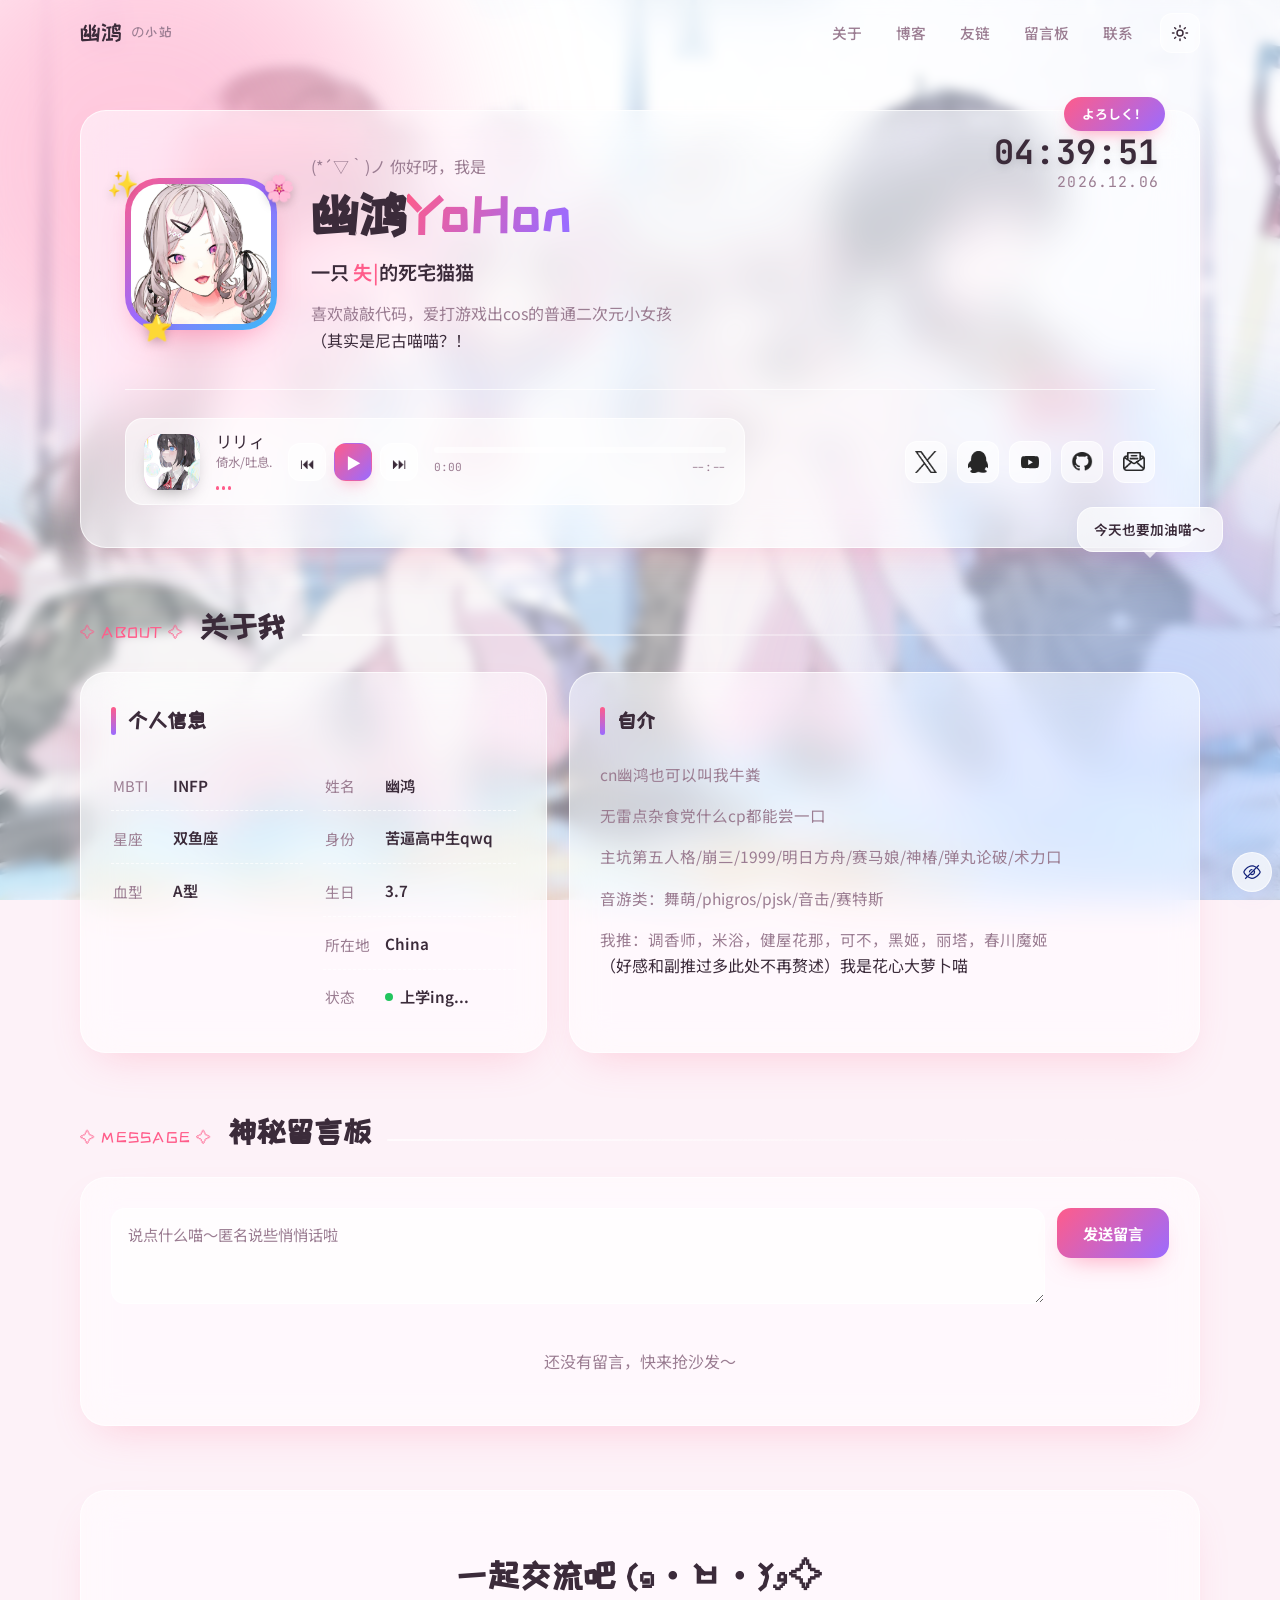
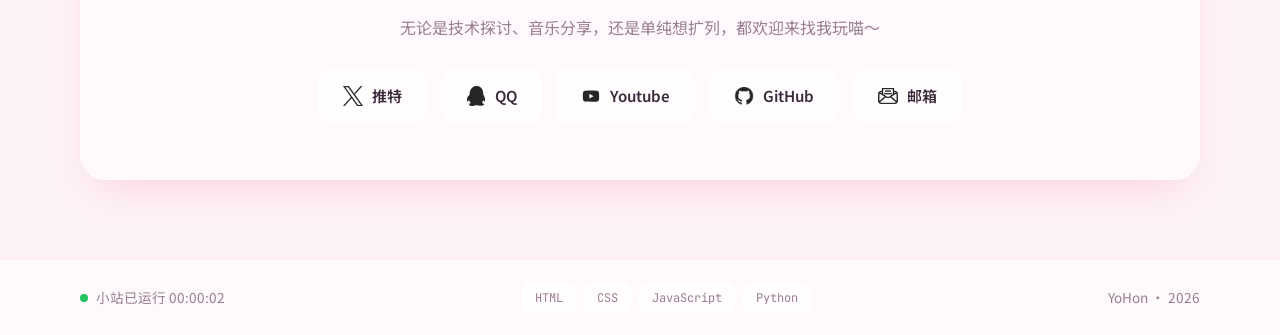
==== index.html @ e70acee8 "初始提交：幽鸿の小站个人主页（Live2D 看板娘 + PJAX 无刷新导航 + 博客/友链/留言板）" ====
<!DOCTYPE html>
<html lang="zh-CN">
<head>
<meta charset="UTF-8" />
<meta name="viewport" content="width=device-width, initial-scale=1.0" />
<title>幽鸿の小站</title>
<link rel="icon" type="image/png" sizes="32x32" href="Icon/tab-32.png" />
<link rel="icon" type="image/png" sizes="256x256" href="Icon/tab-256.png" />
<meta name="description" content="你好，我是「YoHon」，一名热爱编程与音乐的二次元学生。欢迎来我的小站玩～" />
<link rel="preconnect" href="https://fonts.googleapis.com" />
<link rel="preconnect" href="https://fonts.gstatic.com" crossorigin />
<link href="https://fonts.googleapis.com/css2?family=ZCOOL+KuaiLe&family=Noto+Sans+SC:wght@400;500;700;900&family=JetBrains+Mono:wght@400;700&display=swap" rel="stylesheet" />
<link rel="stylesheet" href="css/style.css" />
</head>
<body>
  <!-- 加载黑屏 -->
  <div class="loading-screen" id="loadingScreen">
    <div class="loading-box">
      <div class="loading-spinner"></div>
      <p class="loading-text">加载中…</p>
    </div>
  </div>

  <!-- 动态背景层 -->
  <div class="bg" aria-hidden="true">
    <div class="bg-slides" id="bgSlides"></div>
    <div class="bg-tint"></div>
    <div class="bg-overlay"></div>
    <div class="bg-orb orb-1"></div>
    <div class="bg-orb orb-2"></div>
    <div class="bg-cloud cloud-1"></div>
    <div class="bg-cloud cloud-2"></div>
    <div class="bg-fireflies" id="fireflies"></div>
    <div class="bg-sakura" id="sakura"></div>
    <div class="bg-sparkles" id="sparkles"></div>
  </div>

  <div class="progress-bar" id="progressBar"></div>

  <!-- 导航 -->
  <nav class="nav" id="nav">
    <div class="container nav-inner">
      <a href="index.html" class="logo">幽鸿<span class="logo-jp">の小站</span></a>
      <div class="menu">
        <a href="index.html#about">关于</a>
        <a href="log.html">博客</a>
        <a href="links.html">友链</a>
        <a href="index.html#message">留言板</a>
        <a href="index.html#contact">联系</a>
        <button class="theme-toggle" id="themeToggle" aria-label="切换主题">
          <svg id="sunIcon" viewBox="0 0 24 24" fill="none" stroke="currentColor" stroke-width="2" stroke-linecap="round"><circle cx="12" cy="12" r="4"/><path d="M12 2v2M12 20v2M4.9 4.9l1.4 1.4M17.7 17.7l1.4 1.4M2 12h2M20 12h2M4.9 19.1l1.4-1.4M17.7 6.3l1.4-1.4"/></svg>
          <svg id="moonIcon" viewBox="0 0 24 24" fill="none" stroke="currentColor" stroke-width="2" stroke-linecap="round" stroke-linejoin="round" style="display:none"><path d="M21 12.8A9 9 0 1 1 11.2 3a7 7 0 0 0 9.8 9.8z"/></svg>
        </button>
        <button class="menu-btn" id="menuBtn" aria-label="菜单">☰</button>
      </div>
    </div>
  </nav>

  <!-- PJAX 替换区 -->
  <main class="container main" id="pjax-main">
    <!-- 主卡片 -->
    <section class="hero-card glass reveal" id="top">
      <span class="ribbon">よろしく！</span>
      <div class="hero-clock" id="heroClock">
        <div class="clock-time" id="clockTime">--:--:--</div>
        <div class="clock-date" id="clockDate">----.--.--</div>
      </div>
      <div class="hero-top">
        <div class="avatar-wrap">
          <div class="avatar-ring">
            <div class="avatar-core"><img class="avatar-img" src="profile-picture/hana.png" alt="头像" /></div>
            <span class="sticker s1">✨</span>
            <span class="sticker s2">🌸</span>
            <span class="sticker s3">⭐</span>
          </div>
        </div>
        <div class="hero-info">
          <div class="hero-hello">(*´▽｀)ノ 你好呀，我是</div>
          <h1 class="hero-name">幽鸿<span class="accent">YoHon</span></h1>
          <div class="hero-role">一只 <span class="typed-wrap"><span id="typed"></span><span class="caret">|</span></span>的死宅猫猫</div>
          <p class="hero-bio">喜欢敲敲代码，爱打游戏出cos的普通二次元小女孩</p>
            （其实是尼古喵喵？！
        </div>
      </div>

      <div class="hero-bottom">
        <div class="music-player" id="musicPlayer">
          <div class="mp-art" id="mpArt"><img class="mp-art-img" id="mpArtImg" alt="封面" /></div>
          <div class="mp-meta">
            <div class="mp-title" id="mpTitle">夜的钢琴曲</div>
            <div class="mp-artist" id="mpArtist">石进</div>
            <div class="mp-eq" id="mpEq"><span></span><span></span><span></span></div>
          </div>
          <div class="mp-controls">
            <button class="mp-btn" id="mpPrev" title="上一首">⏮</button>
            <button class="mp-btn mp-play" id="mpPlay" title="播放/暂停">▶</button>
            <button class="mp-btn" id="mpNext" title="下一首">⏭</button>
          </div>
          <div class="mp-progress">
            <div class="mp-bar" id="mpBar"><div class="mp-fill" id="mpFill"></div></div>
            <div class="mp-time"><span id="mpCur">0:00</span><span id="mpDur">3:37</span></div>
          </div>
        </div>
        <div class="hero-socials" id="socials"></div>
      </div>
    </section>

    <!-- 关于 -->
    <section id="about">
      <div class="section-head reveal">
        <span class="kicker">✧ ABOUT ✧</span>
        <h2>关于我</h2>
        <span class="section-line"></span>
      </div>
      <div class="about-grid">
        <div class="glass card reveal">
          <div class="card-head"><span class="card-accent"></span><h3>个人信息</h3></div>
          <div class="info-columns">
            <ul class="info-list" id="metaList"></ul>
            <ul class="info-list" id="infoList"></ul>
          </div>
        </div>
        <div class="glass card reveal">
          <div class="card-head"><span class="card-accent"></span><h3>自介</h3></div>
          <p class="bio-p">cn幽鸿也可以叫我牛粪</p>
          <p class="bio-p">无雷点杂食党什么cp都能尝一口</p>
          <p class="bio-p">主坑第五人格/崩三/1999/明日方舟/赛马娘/神椿/弹丸论破/术力口</p>
          <p class="bio-p">音游类：舞萌/phigros/pjsk/音击/赛特斯</p>
          <p class="bio-p">我推：调香师，米浴，健屋花那，可不，黑姬，丽塔，春川魔姬</p>
          （好感和副推过多此处不再赘述）我是花心大萝卜喵
        </div>
      </div>
    </section>

    <!-- 留言板 -->
    <section id="message">
      <div class="section-head reveal">
        <span class="kicker">✧ MESSAGE ✧</span>
        <h2>神秘留言板</h2>
        <span class="section-line"></span>
      </div>
      <div class="glass card message-board reveal">
        <form class="message-form" id="messageForm">
          <textarea id="messageInput" placeholder="说点什么喵～匿名说些悄悄话啦" maxlength="200" rows="3"></textarea>
          <button type="submit" class="btn btn-primary">发送留言</button>
        </form>
        <div class="message-list" id="messageList"></div>
      </div>
    </section>

    <!-- 联系 -->
    <section id="contact">
      <div class="glass contact reveal">
        <h2>一起交流吧 (๑•̀ㅂ•́)و✧</h2>
        <p>无论是技术探讨、音乐分享，还是单纯想扩列，都欢迎来找我玩喵～</p>
        <div class="contact-links" id="contactLinks"></div>
      </div>
    </section>
  </main>

  <!-- 状态栏 -->
  <footer class="footer">
    <div class="container footer-inner">
      <div class="footer-status">
        <span class="status-dot"></span>
        <span>小站已运行 <span id="uptime">00:00:00</span></span>
      </div>
      <div class="footer-badges" id="footerBadges"></div>
      <div class="footer-copy"> YoHon · <span id="year"></span></div>
    </div>
  </footer>

  <button class="back-top" id="backTop" aria-label="回到顶部">↑</button>

  <!-- 看板娘（Live2D） -->
  <div class="mascot-wrap" id="mascotWrap">
    <div class="mascot-bubble" id="mascotBubble">今天也要加油喵～</div>
    <div class="mascot-box" id="mascotBox">
      <div class="mascot-cat" id="mascotCat" title="戳戳我">😺</div>
      <div class="mascot-live2d" id="mascotLive2d"><canvas id="live2dCanvas"></canvas></div>
    </div>
  </div>

  <button class="mascot-toggle" id="mascotToggle" title="隐藏看板娘" aria-label="显示/隐藏看板娘"><img src="piv/view_off.svg" alt=""></button>

  <script src="https://cubism.live2d.com/sdk-web/cubismcore/live2dcubismcore.min.js"></script>
  <script>
    if (typeof window.Live2DCubismCore === "undefined" || !window.Live2DCubismCore.Moc) {
      document.write('<script src="js/lib/live2dcubismcore.min.js"><\/script>');
    }
  </script>
  <script src="js/lib/pixi.min.js"></script>
  <script src="js/lib/cubism4.min.js"></script>
  <script src="js/shared.js"></script>
  <script src="js/pjax.js"></script>
  <script src="js/log.js"></script>
  <script src="js/script.js"></script>
</body>
</html>
---- css/style.css ----
:root {
  --bg: #fdf2f8;
  --text: #3b2b3a;
  --muted: #9b7d92;
  --accent: #ff5c8a;
  --accent-2: #9b6bff;
  --accent-3: #38bdf8;
  --glass: rgba(255, 255, 255, 0.55);
  --glass-strong: rgba(255, 255, 255, 0.7);
  --glass-border: rgba(255, 255, 255, 0.7);
  --glass-inner: rgba(255, 255, 255, 0.6);
  --shadow: 0 18px 44px -18px rgba(255, 92, 138, 0.28);
  --shadow-sm: 0 10px 26px -14px rgba(155, 107, 255, 0.3);
  --radius: 26px;
  --ease: cubic-bezier(.34, 1.56, .64, 1);
  --heading: "ZCOOL KuaiLe", "Noto Sans SC", sans-serif;
}

[data-theme="dark"] {
  --bg: #17101f;
  --text: #f3e8f0;
  --muted: #b7a0b3;
  --glass: rgba(60, 42, 66, 0.5);
  --glass-strong: rgba(60, 42, 66, 0.7);
  --glass-border: rgba(255, 255, 255, 0.12);
  --glass-inner: rgba(255, 255, 255, 0.08);
  --shadow: 0 22px 50px -22px rgba(0, 0, 0, 0.7);
  --shadow-sm: 0 12px 30px -16px rgba(0, 0, 0, 0.7);
}

* { margin: 0; padding: 0; box-sizing: border-box; }

html { scroll-behavior: smooth; }

body {
  font-family: "Noto Sans SC", system-ui, -apple-system, sans-serif;
  background: var(--bg);
  color: var(--text);
  line-height: 1.7;
  -webkit-font-smoothing: antialiased;
  overflow-x: hidden;
  transition: background .5s ease, color .5s ease;
}

a { color: inherit; text-decoration: none; }
img { display: block; max-width: 100%; }
button { font-family: inherit; }

.container { width: min(1120px, 92%); margin-inline: auto; }

/* ================= 加载黑屏 ================= */
.loading-screen {
  position: fixed; inset: 0; z-index: 9999;
  background: #0b0b12;
  display: flex; align-items: center; justify-content: center;
  transition: opacity .9s ease, visibility .9s ease;
  opacity: 1; visibility: visible;
}
.loading-screen.hidden {
  opacity: 0; visibility: hidden; pointer-events: none;
}
.loading-box {
  display: flex; flex-direction: column; align-items: center; gap: 20px;
}
.loading-spinner {
  width: 52px; height: 52px; border-radius: 50%;
  border: 3px solid rgba(255, 255, 255, .14);
  border-top-color: var(--accent);
  animation: loadingSpin 1s linear infinite;
}
@keyframes loadingSpin { to { transform: rotate(360deg); } }
.loading-text {
  color: rgba(255, 255, 255, .85);
  font-family: var(--heading);
  font-size: 1.05rem; letter-spacing: .14em;
}

/* ================= 动态背景 ================= */
.bg { position: fixed; inset: 0; z-index: -2; overflow: hidden; pointer-events: none; }
.bg-slides { position: absolute; inset: 0; }
.bg-slide {
  position: absolute; inset: 0;
  background-size: cover;
  background-position: center;
  opacity: 0;
  transition: opacity 2.2s ease-in-out;
  transform: scale(1.06);
  will-change: opacity;
}
.bg-slide.active { opacity: 1; }
.bg-tint {
  position: absolute; inset: 0;
  background: linear-gradient(-45deg, #ffd6e8, #c7d2fe, #bae6fd, #fce7f3);
  mix-blend-mode: color;
  opacity: .42;
}
[data-theme="dark"] .bg-tint { opacity: .2; }
.bg-overlay {
  position: absolute; inset: 0;
  background: rgba(255, 255, 255, .5);
  backdrop-filter: blur(6px);
  -webkit-backdrop-filter: blur(6px);
  transition: background .8s ease;
}
[data-theme="dark"] .bg-overlay { background: rgba(17, 10, 20, .55); }
.bg-orb { position: absolute; border-radius: 50%; filter: blur(85px); animation: orbFloat 15s ease-in-out infinite; }
.orb-1 { width: 42vw; height: 42vw; top: -12%; left: -10%; background: rgba(255, 150, 190, .5); }
.orb-2 { width: 40vw; height: 40vw; bottom: -12%; right: -10%; background: rgba(150, 190, 255, .5); animation-delay: -8s; }
@keyframes orbFloat { 0%,100% { transform: translate(0,0);} 50% { transform: translate(4vw,3vh);} }

/* 云朵 */
.bg-cloud {
  position: absolute;
  font-size: 4rem;
  opacity: .5;
  animation: cloudDrift 40s linear infinite;
  filter: drop-shadow(0 6px 10px rgba(255,255,255,.6));
}
.cloud-1 { top: 14%; left: -10%; }
.cloud-2 { top: 38%; right: -10%; font-size: 3rem; animation-duration: 55s; animation-delay: -20s; }
@keyframes cloudDrift { to { transform: translateX(120vw); } }

/* 萤火虫 */
.firefly {
  position: absolute;
  width: 5px; height: 5px; border-radius: 50%;
  background: #b9ffd0;
  box-shadow: 0 0 10px 3px rgba(120, 255, 170, .7), 0 0 20px 6px rgba(80, 255, 130, .35);
  mix-blend-mode: screen;
  opacity: 0;
  animation: fireflyBreathe var(--fdur, 5s) ease-in-out infinite;
  animation-delay: var(--fdelay, 0s);
}
@keyframes fireflyBreathe {
  0%,100% { opacity: 0; transform: scale(.3); }
  50% { opacity: 1; transform: scale(1.2); }
}

/* 樱花 */
.petal {
  position: absolute; top: -6vh;
  width: 12px; height: 12px;
  background: linear-gradient(135deg, #ffd6e8, #ff9ecb);
  border-radius: 60% 5% 60% 5%;
  opacity: 0;
  animation: sakuraFall var(--sdur, 11s) linear infinite;
  animation-delay: var(--sdelay, 0s);
}
@keyframes sakuraFall {
  0% { transform: translate(0,-6vh) rotate(0); opacity: 0; }
  10% { opacity: .9; }
  90% { opacity: .7; }
  100% { transform: translate(var(--sway,12vw),110vh) rotate(360deg); opacity: 0; }
}

/* 星星闪烁 */
.sparkle {
  position: absolute;
  color: #fff;
  text-shadow: 0 0 8px rgba(255, 255, 255, .9), 0 0 16px rgba(255, 200, 220, .8);
  opacity: 0;
  animation: twinkle var(--tdur, 3s) ease-in-out infinite;
  animation-delay: var(--tdelay, 0s);
}
@keyframes twinkle {
  0%,100% { opacity: 0; transform: scale(.4) rotate(0); }
  50% { opacity: 1; transform: scale(1.1) rotate(20deg); }
}

/* ================= 进度条 ================= */
.progress-bar {
  position: fixed; top: 0; left: 0; height: 3px; width: 0; z-index: 200;
  background: linear-gradient(90deg, var(--accent), var(--accent-2), var(--accent-3));
}

/* ================= 导航 ================= */
.nav { position: fixed; top: 0; left: 0; right: 0; z-index: 100; border-bottom: 1px solid transparent; transition: background .4s ease, border-color .4s ease; }
.nav.scrolled {
  background: var(--glass-strong);
  backdrop-filter: blur(20px) saturate(160%);
  -webkit-backdrop-filter: blur(20px) saturate(160%);
  border-bottom: 1px solid var(--glass-border);
}
.nav-inner { display: flex; align-items: center; justify-content: space-between; height: 66px; }
.logo {
  font-family: var(--heading);
  font-size: 1.4rem;
  letter-spacing: .02em;
  display: flex; align-items: center; gap: .5rem;
}
.logo-dot { width: 9px; height: 9px; border-radius: 50%; background: var(--accent); box-shadow: 0 0 0 4px rgba(255,92,138,.22); animation: pulseDot 2s infinite; }
@keyframes pulseDot { 0%,100% { box-shadow: 0 0 0 4px rgba(255,92,138,.22);} 50% { box-shadow: 0 0 0 7px rgba(255,92,138,0);} }
.logo-jp { font-size: .85rem; color: var(--muted); }
.menu { display: flex; align-items: center; gap: 4px; }
.menu a {
  padding: 8px 15px; border-radius: 11px;
  font-weight: 500; font-size: .92rem; color: var(--muted);
  transition: color .25s ease, background .25s ease, transform .25s var(--ease);
}
.menu a:hover { color: var(--text); background: var(--glass); transform: translateY(-2px); }
.theme-toggle, .menu-btn {
  display: grid; place-items: center;
  width: 40px; height: 40px; border-radius: 12px;
  border: 1px solid var(--glass-border);
  background: var(--glass); color: var(--text); cursor: pointer;
  transition: transform .3s var(--ease);
}
.theme-toggle { margin-left: 8px; }
.theme-toggle:hover, .menu-btn:hover { transform: translateY(-2px) rotate(6deg); }
.theme-toggle svg { width: 18px; height: 18px; }
.menu-btn { display: none; font-size: 1.05rem; }

/* ================= 主区域 ================= */
.main { padding-top: 110px; }

.glass {
  background: var(--glass);
  backdrop-filter: blur(20px) saturate(160%);
  -webkit-backdrop-filter: blur(20px) saturate(160%);
  border: 1px solid var(--glass-border);
  border-radius: var(--radius);
  box-shadow: var(--shadow);
}

/* ================= Hero 卡片 ================= */
.hero-card { padding: 42px 44px; margin-bottom: 30px; position: relative; }
.ribbon {
  position: absolute; top: -14px; right: 34px;
  padding: 6px 18px;
  border-radius: 999px;
  background: linear-gradient(135deg, var(--accent), var(--accent-2));
  color: #fff; font-size: .8rem; font-weight: 700;
  box-shadow: 0 8px 18px -8px rgba(255,92,138,.7);
  animation: bob 3s ease-in-out infinite;
}
@keyframes bob { 0%,100% { transform: translateY(0) rotate(-2deg);} 50% { transform: translateY(-6px) rotate(2deg);} }

/* 右上角时钟（纯数字，无卡片） */
.hero-clock {
  position: absolute; top: 22px; right: 40px;
  text-align: right; line-height: 1.15;
  font-family: "JetBrains Mono", monospace;
  color: var(--text);
  z-index: 2;
}
.clock-time { font-size: 2.1rem; font-weight: 700; letter-spacing: .02em; text-shadow: 0 2px 10px rgba(0,0,0,.15); }
.clock-date { font-size: .92rem; color: var(--muted); margin-top: 2px; letter-spacing: .08em; }

.hero-top { display: flex; gap: 34px; align-items: center; }
.avatar-wrap { flex-shrink: 0; }
.avatar-ring {
  position: relative;
  width: 152px; height: 152px;
  border-radius: 34px;
  padding: 6px;
  background: linear-gradient(135deg, var(--accent), var(--accent-2), var(--accent-3));
  box-shadow: 0 14px 30px -12px rgba(255,92,138,.55);
  transition: transform .5s var(--ease);
}
.avatar-wrap:hover .avatar-ring { transform: rotate(-6deg) scale(1.05); }
.avatar-core {
  width: 100%; height: 100%; border-radius: 28px;
  background: #fff;
  display: grid; place-items: center; font-size: 4rem;
  overflow: hidden;
}
.avatar-img { width: 100%; height: 100%; object-fit: cover; display: block; }
[data-theme="dark"] .avatar-core { background: #2a1a2e; }
.sticker { position: absolute; font-size: 1.6rem; animation: bob 2.5s ease-in-out infinite; filter: drop-shadow(0 3px 5px rgba(0,0,0,.2)); }
.s1 { top: -18px; left: -18px; animation-delay: 0s; }
.s2 { top: -14px; right: -18px; animation-delay: .8s; }
.s3 { bottom: -18px; left: 16px; animation-delay: 1.6s; }
.hero-info { min-width: 0; }
.hero-hello { font-size: 1rem; color: var(--muted); margin-bottom: 4px; }
.hero-name {
  font-family: var(--heading);
  font-size: clamp(2.3rem, 5vw, 3.2rem);
  letter-spacing: .02em; line-height: 1.2; margin-bottom: 10px;
}
.accent {
  background: linear-gradient(120deg, var(--accent), var(--accent-2), var(--accent-3));
  -webkit-background-clip: text; background-clip: text; color: transparent;
  background-size: 200% auto; animation: shine 6s linear infinite;
}
@keyframes shine { to { background-position: 200% center; } }
.hero-role { font-size: 1.2rem; font-weight: 600; margin-bottom: 12px; }
.typed-wrap { color: var(--accent); }
.caret { color: var(--accent); animation: blink 1s step-end infinite; margin-left: 1px; }
@keyframes blink { 50% { opacity: 0; } }
.hero-bio { color: var(--muted); font-size: 1rem; max-width: 620px; }

.hero-bottom {
  display: flex; align-items: center; justify-content: space-between; gap: 26px;
  margin-top: 34px; padding-top: 28px; border-top: 1px solid var(--glass-border); flex-wrap: wrap;
}
.hero-socials { display: flex; gap: 10px; flex-shrink: 0; }
.social {
  display: grid; place-items: center;
  width: 42px; height: 42px; border-radius: 12px;
  background: var(--glass-inner); border: 1px solid var(--glass-border);
  color: var(--text); font-size: 1.2rem;
  transition: all .3s var(--ease);
}
.social:hover { background: linear-gradient(135deg, var(--accent), var(--accent-2)); color: #fff; transform: translateY(-4px) rotate(8deg); box-shadow: 0 10px 22px -10px rgba(255,92,138,.7); }
.social img { width: 22px; height: 22px; object-fit: contain; }
.social img, .contact-btn img { filter: brightness(0); opacity: .85; }
[data-theme="dark"] .social img, [data-theme="dark"] .contact-btn img { filter: brightness(0) invert(1); }

/* ================= 音乐播放器 ================= */
.music-player {
  display: flex; align-items: center; gap: 16px;
  flex: 0 1 auto; min-width: 0;
  width: 620px; max-width: 100%;
  padding: 14px 18px;
  border-radius: 18px;
  background: var(--glass-inner);
  border: 1px solid var(--glass-border);
}
.mp-art {
  width: 56px; height: 56px; border-radius: 14px;
  display: grid; place-items: center;
  font-size: 1.6rem; flex-shrink: 0;
  overflow: hidden;
  box-shadow: 0 8px 18px -8px rgba(0,0,0,.35);
  transition: transform .5s var(--ease);
}
.mp-art-img { width: 100%; height: 100%; object-fit: cover; display: block; }
.music-player.playing .mp-art { animation: artSpin 8s linear infinite; }
@keyframes artSpin { to { transform: rotate(360deg); } }
.mp-meta { min-width: 0; }
.mp-title {
  font-family: var(--heading);
  font-size: 1.02rem; letter-spacing: .03em; line-height: 1.2;
  white-space: nowrap; overflow: hidden; text-overflow: ellipsis;
}
.mp-artist { font-size: .78rem; color: var(--muted); }
.mp-eq { display: flex; align-items: flex-end; gap: 3px; height: 12px; margin-top: 5px; }
.mp-eq span { width: 3px; height: 4px; border-radius: 2px; background: var(--accent); }
.mp-eq.playing span:nth-child(1) { animation: eq 1s ease-in-out infinite; }
.mp-eq.playing span:nth-child(2) { animation: eq 1s ease-in-out infinite .25s; }
.mp-eq.playing span:nth-child(3) { animation: eq 1s ease-in-out infinite .5s; }
@keyframes eq { 0%,100% { height: 4px; } 50% { height: 12px; } }

.mp-controls { display: flex; gap: 8px; flex-shrink: 0; }
.mp-btn {
  width: 38px; height: 38px; border-radius: 12px;
  display: grid; place-items: center;
  border: 1px solid var(--glass-border);
  background: var(--glass-inner); color: var(--text);
  font-size: .95rem; cursor: pointer;
  transition: transform .25s var(--ease), background .25s ease;
}
.mp-btn:hover { transform: translateY(-2px); }
.mp-play {
  background: linear-gradient(135deg, var(--accent), var(--accent-2));
  color: #fff; border-color: transparent;
  box-shadow: 0 8px 18px -8px rgba(255,92,138,.6);
}

.mp-progress { flex: 1; min-width: 130px; }
.mp-bar {
  position: relative; height: 6px; border-radius: 999px;
  background: var(--glass-inner); cursor: pointer;
}
.mp-fill {
  height: 100%; width: 0; border-radius: 999px;
  background: linear-gradient(90deg, var(--accent), var(--accent-2), var(--accent-3));
}
.mp-time {
  display: flex; justify-content: space-between; margin-top: 5px;
  font-family: "JetBrains Mono", monospace; font-size: .7rem; color: var(--muted);
}

/* ================= 区块标题 ================= */
.section-head { display: flex; align-items: baseline; gap: 16px; margin: 64px 0 26px; }
.kicker {
  font-family: var(--heading);
  font-size: .95rem; letter-spacing: .08em;
  color: var(--accent);
  white-space: nowrap;
}
.section-head h2 {
  font-family: var(--heading);
  font-size: 1.9rem; letter-spacing: .02em; line-height: 1; white-space: nowrap;
}
.section-line { flex: 1; height: 2px; border-radius: 2px; background: linear-gradient(90deg, var(--glass-border), transparent); transform: translateY(-2px); }

/* ================= 卡片 ================= */
.card { padding: 30px; position: relative; transition: transform .35s var(--ease), box-shadow .35s var(--ease); }
.card:hover { transform: translateY(-6px); box-shadow: var(--shadow); }
.card-head { display: flex; align-items: center; gap: 12px; margin-bottom: 22px; }
.card-icon {
  width: 42px; height: 42px; border-radius: 12px;
  display: grid; place-items: center; font-size: 1.25rem;
  background: var(--glass-inner); border: 1px solid var(--glass-border);
}
.card-accent {
  width: 5px; height: 28px; border-radius: 5px;
  background: linear-gradient(180deg, var(--accent), var(--accent-2));
  flex-shrink: 0;
}
.card-head h3 { font-family: var(--heading); font-size: 1.3rem; letter-spacing: .03em; }

/* 关于 */
.about-grid { display: grid; grid-template-columns: .85fr 1.15fr; gap: 22px; }
.info-columns { display: grid; grid-template-columns: 1fr 1fr; gap: 20px; }
.info-list { list-style: none; display: flex; flex-direction: column; gap: 2px; }
.info-list li { display: flex; align-items: center; gap: 12px; padding: 12px 2px; border-bottom: 1px dashed var(--glass-border); }
.info-list li:last-child { border-bottom: none; }
.info-key { color: var(--muted); font-size: .92rem; min-width: 48px; }
.info-val { font-weight: 600; font-size: .95rem; display: flex; align-items: center; gap: 7px; }
.bio-p { color: var(--muted); margin-bottom: 15px; font-size: .97rem; }
.bio-p:last-child { margin-bottom: 0; }
.status-dot { display: inline-block; width: 8px; height: 8px; border-radius: 50%; background: #22c55e; animation: pulseDot 2s infinite; }

/* 匿名留言板 */
.message-board { padding: 30px; }
.message-form { display: flex; gap: 12px; margin-bottom: 24px; align-items: flex-start; }
.message-form textarea {
  flex: 1;
  padding: 14px 16px;
  border-radius: 14px;
  border: 1px solid var(--glass-border);
  background: var(--glass-inner);
  color: var(--text);
  font-family: inherit;
  font-size: .95rem;
  resize: vertical;
  outline: none;
  transition: border-color .3s ease;
}
.message-form textarea:focus { border-color: var(--accent); }
.message-form textarea::placeholder { color: var(--muted); }

/* 通用按钮 */
.btn {
  display: inline-flex; align-items: center; justify-content: center; gap: 8px;
  padding: 14px 26px; border: none; border-radius: 14px;
  font-family: inherit; font-weight: 700; font-size: .95rem;
  cursor: pointer; white-space: nowrap; flex-shrink: 0;
  color: #fff;
  transition: transform .25s var(--ease), box-shadow .25s ease, filter .25s ease;
}
.btn-primary {
  background: linear-gradient(135deg, var(--accent), var(--accent-2));
  box-shadow: 0 12px 26px -12px rgba(255, 92, 138, .6);
}
.btn-primary:hover {
  transform: translateY(-3px);
  box-shadow: 0 18px 36px -12px rgba(255, 92, 138, .85);
  filter: brightness(1.06);
}
.btn-primary:active { transform: translateY(-1px) scale(.98); }
.message-list { display: flex; flex-direction: column; gap: 12px; }
.message-item {
  padding: 14px 18px;
  border-radius: 14px;
  background: var(--glass-inner);
  border: 1px solid var(--glass-border);
}
.message-content { font-size: .95rem; word-break: break-word; }
.message-time { font-size: .76rem; color: var(--muted); margin-top: 6px; font-family: "JetBrains Mono", monospace; }
.message-empty { color: var(--muted); text-align: center; padding: 20px 0; }

/* ================= 日志页 ================= */
.menu a.active { color: var(--accent); background: var(--line); }
.log-editor { margin-bottom: 10px; }
.log-form { display: flex; flex-direction: column; gap: 12px; }
.log-form input,
.log-form textarea,
.log-form select {
  padding: 12px 16px;
  border-radius: 12px;
  border: 1px solid var(--glass-border);
  background: var(--glass-inner);
  color: var(--text);
  font-family: inherit;
  font-size: .95rem;
  outline: none;
  transition: border-color .3s ease;
}
.log-form input:focus, .log-form textarea:focus, .log-form select:focus { border-color: var(--accent); }
.log-form textarea { resize: vertical; }
.log-form-row { display: flex; gap: 12px; align-items: center; justify-content: space-between; }
.log-form-row select { flex-shrink: 0; }
.log-list { display: flex; flex-direction: column; gap: 16px; margin-top: 28px; }
.log-card {
  position: relative;
  padding: 22px 26px;
  border-radius: var(--radius);
  background: var(--glass);
  border: 1px solid var(--glass-border);
  backdrop-filter: blur(14px);
  box-shadow: var(--shadow-sm);
  transition: transform .3s var(--ease), box-shadow .3s var(--ease);
}
.log-card:hover { transform: translateY(-4px); box-shadow: var(--shadow); }
.log-head { display: flex; align-items: center; gap: 12px; }
.log-mood { font-size: 1.3rem; line-height: 1; }
.log-time { font-size: .76rem; color: var(--muted); font-family: "JetBrains Mono", monospace; }
.log-delete {
  margin-left: auto;
  border: none; background: transparent;
  color: var(--muted); font-size: .85rem; cursor: pointer;
  padding: 4px; border-radius: 8px;
  transition: color .25s ease, background .25s ease;
}
.log-delete:hover { color: var(--accent); background: var(--line); }
.log-title {
  font-family: var(--heading);
  font-size: 1.2rem; letter-spacing: .03em; margin: 12px 0 6px;
}
.log-content {
  color: var(--muted); font-size: .95rem;
  white-space: pre-wrap; word-break: break-word;
}
.log-empty { color: var(--muted); text-align: center; padding: 40px 0; font-size: .95rem; }

/* 联系 */
.contact { margin-top: 64px; padding: 56px 40px; text-align: center; }
.contact h2 { font-family: var(--heading); font-size: 2.1rem; letter-spacing: .03em; margin-bottom: 10px; }
.contact p { color: var(--muted); margin-bottom: 28px; }
.contact-links { display: flex; gap: 14px; justify-content: center; flex-wrap: wrap; }
.contact-btn {
  display: inline-flex; align-items: center; gap: 9px;
  padding: 13px 24px; border-radius: 14px;
  background: var(--glass-inner); border: 1px solid var(--glass-border);
  color: var(--text); font-weight: 600; font-size: .94rem;
  transition: all .3s var(--ease);
}
.contact-btn:hover { background: linear-gradient(135deg, var(--accent), var(--accent-2)); color: #fff; transform: translateY(-4px); box-shadow: 0 12px 24px -12px rgba(255,92,138,.7); }
.contact-btn img { width: 20px; height: 20px; object-fit: contain; }

/* ================= 页脚 ================= */
.footer { margin-top: 80px; border-top: 1px solid var(--glass-border); background: var(--glass); backdrop-filter: blur(20px); }
.footer-inner { display: flex; align-items: center; justify-content: space-between; gap: 20px; padding: 22px 0; flex-wrap: wrap; font-size: .85rem; color: var(--muted); }
.footer-status { display: flex; align-items: center; gap: 8px; }
.footer-status .status-dot { width: 8px; height: 8px; background: #22c55e; }
.footer-badges { display: flex; gap: 8px; flex-wrap: wrap; }
.badge { display: inline-flex; align-items: center; gap: 6px; padding: 4px 12px; border-radius: 8px; background: var(--glass-inner); border: 1px solid var(--glass-border); font-family: "JetBrains Mono", monospace; font-size: .75rem; }
.footer-copy .heart { color: var(--accent); }

/* ================= 回到顶部 ================= */
.back-top {
  position: fixed; left: 26px; bottom: 26px; width: 46px; height: 46px; border-radius: 14px;
  border: 1px solid var(--glass-border); background: var(--glass-strong); backdrop-filter: blur(14px);
  color: var(--text); font-size: 1.1rem; cursor: pointer;
  opacity: 0; pointer-events: none; transform: translateY(16px);
  transition: all .35s var(--ease); box-shadow: var(--shadow-sm); z-index: 150;
}
.back-top.show { opacity: 1; pointer-events: auto; transform: translateY(0); }
.back-top:hover { background: var(--accent); color: #fff; }

/* ================= 看板娘（Live2D） ================= */
.mascot-wrap {
  position: fixed; right: 0; bottom: 0; z-index: 160;
  display: flex; flex-direction: column; align-items: center; gap: 8px;
}
.mascot-bubble {
  position: relative;
  padding: 10px 16px;
  border-radius: 16px;
  background: var(--glass-strong);
  backdrop-filter: blur(14px);
  border: 1px solid var(--glass-border);
  color: var(--text); font-size: .85rem; font-weight: 600;
  box-shadow: var(--shadow-sm);
  opacity: 0; transform: translateY(8px) scale(.9);
  transition: all .35s var(--ease);
  white-space: nowrap;
}
.mascot-bubble::after {
  content: ""; position: absolute; bottom: -7px; left: 50%; transform: translateX(-50%);
  width: 0; height: 0; border-left: 8px solid transparent; border-right: 8px solid transparent;
  border-top: 8px solid var(--glass-strong);
}
.mascot-bubble.show { opacity: 1; transform: translateY(0) scale(1); }
.mascot-box { position: relative; width: 260px; height: 340px; overflow: hidden; }
.mascot-live2d { position: absolute; inset: 0; }
.mascot-live2d canvas { width: 100%; height: 100%; display: block; }
.mascot-cat {
  position: absolute; left: 50%; bottom: 26px;
  transform: translateX(-50%);
  width: 68px; height: 68px; border-radius: 50%;
  display: grid; place-items: center; font-size: 2.4rem;
  background: var(--glass-strong); border: 2px solid var(--glass-border);
  box-shadow: var(--shadow-sm); cursor: pointer;
  animation: catBob 3s ease-in-out infinite;
  transition: transform .3s var(--ease);
}
.mascot-cat:hover { transform: translateX(-50%) scale(1.1); }
.mascot-cat.petting { animation: catWiggle .4s ease; }
@keyframes catBob { 0%,100% { transform: translateX(-50%) translateY(0);} 50% { transform: translateX(-50%) translateY(-10px);} }
@keyframes catWiggle { 0%,100% { transform: translateX(-50%) rotate(0);} 25% { transform: translateX(-50%) rotate(-12deg);} 75% { transform: translateX(-50%) rotate(12deg);} }

/* 看板娘显示/隐藏按钮 */
.mascot-toggle {
  position: fixed; right: 8px; bottom: 8px;
  width: 40px; height: 40px; border-radius: 50%;
  border: 1px solid var(--glass-border);
  background: var(--glass-strong);
  backdrop-filter: blur(14px);
  color: var(--text); font-size: 1rem; line-height: 1;
  display: grid; place-items: center; cursor: pointer;
  box-shadow: var(--shadow-sm);
  z-index: 165;
  transition: transform .3s var(--ease), background .3s ease, color .3s ease;
}
.mascot-toggle:hover { transform: scale(1.1); background: var(--accent); color: #fff; }
.mascot-toggle img { width: 20px; height: 20px; display: block; }
[data-theme="dark"] .mascot-toggle img { filter: brightness(0) invert(1); }

/* ================= 复制提示 Toast ================= */
.toast {
  position: fixed; top: 88px; left: 50%; transform: translate(-50%, -16px);
  padding: 12px 24px; border-radius: 999px;
  background: var(--glass-strong);
  backdrop-filter: blur(16px);
  -webkit-backdrop-filter: blur(16px);
  border: 1px solid var(--glass-border);
  color: var(--text); font-size: .9rem; font-weight: 600;
  box-shadow: var(--shadow);
  opacity: 0; pointer-events: none;
  transition: opacity .3s ease, transform .3s var(--ease);
  z-index: 10000;
}
.toast.show { opacity: 1; transform: translate(-50%, 0); }

/* 飘浮表情 */
.float-emoji {
  position: fixed; z-index: 170; pointer-events: none;
  font-size: 1.4rem;
  animation: floatUp 1.6s ease-out forwards;
}
@keyframes floatUp {
  0% { opacity: 1; transform: translateY(0) scale(.6) rotate(0); }
  100% { opacity: 0; transform: translateY(-140px) scale(1.3) rotate(20deg); }
}

/* ================= 动画 ================= */
.reveal { opacity: 0; transform: translateY(28px); transition: opacity .8s ease, transform .8s var(--ease); }
.reveal.visible { opacity: 1; transform: none; }

/* ================= 响应式 ================= */
@media (max-width: 860px) {
  .hero-top { flex-direction: column; text-align: center; }
  .hero-bio { margin-inline: auto; }
  .hero-bottom { flex-direction: column; text-align: center; }
  .hero-socials { justify-content: center; }
  .music-player { width: 100%; flex-wrap: wrap; justify-content: center; }
  .about-grid { grid-template-columns: 1fr; }
  .info-columns { grid-template-columns: 1fr; }
}
@media (max-width: 640px) {
  .menu a { display: none; }
  .menu-btn { display: grid; }
  .main { padding-top: 96px; }
  .hero-card { padding: 30px 24px; }
  .hero-clock { top: 12px; right: 16px; }
  .clock-time { font-size: 1.5rem; }
  .clock-date { font-size: .72rem; }
  .mp-progress { min-width: 100%; order: 10; }
  .message-form { flex-direction: column; }
  .log-form-row { flex-direction: column; align-items: stretch; }
  .mascot-wrap { right: 0; }
  .mascot-box { width: 170px; height: 224px; }
}

/* ================= 博客布局 ================= */
.blog-layout { padding-top: 56px; }
.blog-layout .section-head { margin: 32px 0 22px; }
.blog-grid { display: grid; grid-template-columns: 280px 1fr; gap: 28px; align-items: start; }
.blog-main { min-width: 0; order: 2; }
.blog-sidebar { order: 1; }

.blog-editor-toggle {
  display: flex; align-items: center; gap: 10px;
  padding: 14px 22px; margin-bottom: 20px; width: 100%;
  border: 1px dashed var(--glass-border); border-radius: var(--radius);
  background: var(--glass); backdrop-filter: blur(14px);
  color: var(--text); font-family: inherit; font-size: .95rem; font-weight: 600;
  cursor: pointer; transition: all .3s var(--ease);
}
.blog-editor-toggle:hover { border-color: var(--accent); background: var(--glass-strong); transform: translateY(-2px); }
.blog-editor-toggle .toggle-arrow { transition: transform .3s var(--ease); }
.blog-editor-toggle.open .toggle-arrow { transform: rotate(180deg); }

.blog-editor { display: none; margin-bottom: 20px; padding: 22px; border-radius: var(--radius); }
.blog-editor.show { display: block; border-left: 3px solid var(--accent); }
.blog-form { display: flex; flex-direction: column; gap: 14px; }
.blog-form textarea {
  width: 100%; padding: 14px 16px; border-radius: 12px; min-height: 130px;
  border: 1px solid var(--glass-border); background: var(--glass-inner); color: var(--text);
  font-family: inherit; font-size: .92rem; line-height: 1.7; outline: none;
  resize: vertical; max-height: 360px;
  transition: border-color .3s ease, box-shadow .3s ease;
}
.blog-form textarea:focus { border-color: var(--accent); box-shadow: 0 0 0 3px rgba(255,92,138,.12); }
.blog-form textarea::placeholder { color: var(--muted); }
.blog-form-row { display: flex; gap: 12px; align-items: center; }
.blog-form select,
.blog-form input[type="text"] {
  padding: 10px 14px; border-radius: 10px;
  border: 1px solid var(--glass-border); background: var(--glass-inner); color: var(--text);
  font-family: inherit; font-size: .88rem; outline: none; transition: border-color .3s ease;
}
.blog-form select:focus,
.blog-form input[type="text"]:focus { border-color: var(--accent); }
.blog-form select { flex-shrink: 0; min-width: 90px; }
.blog-form input[type="text"] { flex: 1; }
.blog-form .char-count { font-size: .75rem; color: var(--muted); font-family: "JetBrains Mono", monospace; white-space: nowrap; }
.blog-form .char-count { font-size: .75rem; color: var(--muted); font-family: "JetBrains Mono", monospace; white-space: nowrap; }
.blog-form-actions { display: flex; gap: 10px; justify-content: flex-end; align-items: center; }
.blog-form-row { display: flex; gap: 12px; align-items: center; }

.blog-search-wrap { position: relative; z-index: 2; margin: 0 0 14px; }
.blog-search {
  width: 100%; padding: 11px 18px 11px 40px; border-radius: 14px;
  border: 1px solid var(--glass-border); background: var(--glass); backdrop-filter: blur(14px);
  color: var(--text); font-family: inherit; font-size: .92rem; outline: none;
  transition: border-color .3s ease, box-shadow .3s ease;
  background-image: url("data:image/svg+xml,%3Csvg xmlns='http://www.w3.org/2000/svg' width='16' height='16' fill='none' stroke='%239b7d92' stroke-width='2'%3E%3Ccircle cx='7' cy='7' r='5'/%3E%3Cpath d='M11 11l3.5 3.5'/%3E%3C/svg%3E");
  background-repeat: no-repeat;
  background-position: 14px center;
}
.blog-search:focus { border-color: var(--accent); box-shadow: 0 0 0 3px rgba(255,92,138,.12); }
[data-theme="dark"] .blog-search::placeholder { color: var(--muted); }
.blog-filter-bar {
  display: none; align-items: center; gap: 10px; padding: 10px 16px; margin-bottom: 16px;
  border-radius: 12px; font-size: .85rem;
}
.blog-filter-bar.show { display: flex; }
.blog-filter-label { color: var(--muted); white-space: nowrap; }
.blog-filter-tag {
  padding: 3px 12px; border-radius: 999px;
  background: linear-gradient(135deg, var(--accent), var(--accent-2));
  color: #fff; font-size: .8rem; font-weight: 600;
  display: flex; align-items: center; gap: 5px;
}
.blog-filter-clear {
  margin-left: auto; border: none; background: transparent;
  color: var(--muted); font-size: .8rem; cursor: pointer; padding: 2px 6px; border-radius: 6px;
  transition: color .2s ease;
}
.blog-filter-clear:hover { color: var(--accent); }

.sidebar-plain-list { list-style: none; display: flex; flex-direction: column; gap: 4px; }
.sidebar-plain-list li { padding: 7px 10px; border-radius: 8px; font-size: .85rem; color: var(--muted); cursor: default; }

.archive-list { list-style: none; display: flex; flex-direction: column; gap: 4px; }
.archive-item {
  display: flex; align-items: center; justify-content: space-between;
  padding: 7px 10px; border-radius: 8px; font-size: .85rem; cursor: pointer;
  transition: background .2s ease, color .2s ease; color: var(--muted);
}
.archive-item:hover { background: var(--glass-inner); color: var(--text); }
.archive-item.active { color: var(--accent); background: rgba(255,92,138,.08); }
.archive-item span:last-child { font-family: "JetBrains Mono", monospace; font-size: .75rem; }
.blog-stats {
  display: flex; flex-wrap: wrap; align-items: center; gap: 20px;
  padding: 14px 18px; margin-bottom: 18px;
  font-size: .9rem; border-radius: var(--radius);
}
.blog-stats span { display: flex; align-items: center; gap: 5px; }
.blog-stats strong { color: var(--text); font-weight: 700; }

.blog-posts { display: flex; flex-direction: column; gap: 16px; }
.blog-posts-empty { color: var(--muted); text-align: center; padding: 48px 0; font-size: .95rem; }

.post-card {
  padding: 24px 28px; cursor: pointer;
  transition: transform .3s var(--ease), box-shadow .3s var(--ease);
}
.post-card:hover { transform: translateY(-4px); box-shadow: var(--shadow); }
.post-card-top { display: flex; align-items: center; gap: 10px; margin-bottom: 10px; flex-wrap: wrap; }
.post-date { font-size: .8rem; color: var(--muted); font-family: "JetBrains Mono", monospace; display: flex; align-items: center; gap: 4px; }
.post-category {
  padding: 3px 10px; border-radius: 999px; font-size: .72rem; font-weight: 600;
  background: var(--glass-inner); border: 1px solid var(--glass-border); color: var(--accent);
}
.post-reading { font-size: .75rem; color: var(--muted); margin-left: auto; }
.post-card-title {
  font-family: var(--heading); font-size: 1.18rem; letter-spacing: .02em;
  margin-bottom: 8px; line-height: 1.3;
  transition: color .25s ease;
}
.post-card:hover .post-card-title { color: var(--accent); }
.post-card-desc { color: var(--muted); font-size: .92rem; line-height: 1.6; margin-bottom: 12px; display: -webkit-box; -webkit-line-clamp: 2; -webkit-box-orient: vertical; overflow: hidden; }
.post-card-tags { display: flex; gap: 6px; flex-wrap: wrap; }
.post-tag {
  padding: 2px 10px; border-radius: 999px; font-size: .7rem; font-weight: 500;
  background: var(--glass-inner); border: 1px solid var(--glass-border); color: var(--muted);
  transition: all .25s ease; cursor: pointer;
}
.post-tag:hover { border-color: var(--accent); color: var(--accent); background: rgba(255,92,138,.08); }
.post-card-foot { display: flex; align-items: center; justify-content: space-between; margin-top: 10px; }
.post-mood { font-size: .85rem; }

/* 文章详情 */
.post-detail { display: none; }
.post-detail.show { display: block; }
.post-detail-head { display: flex; align-items: center; gap: 12px; margin-bottom: 18px; flex-wrap: wrap; }
.back-btn {
  display: inline-flex; align-items: center; gap: 5px;
  padding: 7px 16px; border-radius: 10px; border: 1px solid var(--glass-border);
  background: var(--glass-inner); color: var(--text); font-size: .85rem; font-weight: 500;
  cursor: pointer; transition: all .25s var(--ease); font-family: inherit;
}
.back-btn:hover { border-color: var(--accent); color: var(--accent); transform: translateY(-1px); }
.post-detail-title {
  font-family: var(--heading); font-size: 1.7rem; letter-spacing: .02em; margin-bottom: 14px; line-height: 1.3;
}
.post-detail-meta { display: flex; gap: 14px; flex-wrap: wrap; align-items: center; margin-bottom: 18px; font-size: .85rem; color: var(--muted); }
.post-detail-meta span { display: flex; align-items: center; gap: 4px; }
.post-detail-content { color: var(--text); font-size: .97rem; line-height: 1.9; white-space: pre-wrap; word-break: break-word; }
.post-detail-actions { display: flex; gap: 10px; margin-top: 28px; padding-top: 18px; border-top: 1px solid var(--glass-border); }

/* ================= 侧边栏 ================= */
.blog-sidebar { display: flex; flex-direction: column; gap: 18px; position: sticky; top: 82px; }
.sidebar-author { text-align: center; padding: 28px 22px; }
.sidebar-avatar {
  width: 80px; height: 80px; border-radius: 50%; object-fit: cover; margin: 0 auto 12px;
  border: 3px solid var(--glass-border); display: block;
}
.sidebar-author h3 { font-family: var(--heading); font-size: 1.15rem; margin-bottom: 4px; }
.sidebar-author p { color: var(--muted); font-size: .85rem; margin-bottom: 14px; }
.sidebar-stats { display: flex; justify-content: center; gap: 18px; font-size: .82rem; color: var(--muted); }
.sidebar-stats strong { color: var(--accent); }
.sidebar-card { padding: 20px; }
.sidebar-card h4 { font-family: var(--heading); font-size: 1rem; margin-bottom: 12px; letter-spacing: .02em; display: flex; align-items: center; gap: 8px; }
.sidebar-card h4 .card-accent { height: 18px; }
.sidebar-card ul { list-style: none; display: flex; flex-direction: column; gap: 4px; }
.sidebar-card li {
  display: flex; align-items: center; justify-content: space-between;
  padding: 7px 10px; border-radius: 8px; font-size: .85rem; cursor: pointer;
  transition: background .2s ease, color .2s ease; color: var(--muted);
}
.sidebar-card li:hover { background: var(--glass-inner); color: var(--text); }
.sidebar-card li.active { color: var(--accent); background: rgba(255,92,138,.08); }
.sidebar-card li span:last-child { font-family: "JetBrains Mono", monospace; font-size: .75rem; }
.tag-cloud { display: flex; flex-wrap: wrap; gap: 6px; }
.tag-cloud-item {
  padding: 4px 12px; border-radius: 999px; font-size: .78rem;
  background: var(--glass-inner); border: 1px solid var(--glass-border); color: var(--muted);
  cursor: pointer; transition: all .25s ease;
}
.tag-cloud-item:hover { border-color: var(--accent); color: var(--accent); background: rgba(255,92,138,.08); }
.tag-cloud-item.active { background: linear-gradient(135deg, var(--accent), var(--accent-2)); color: #fff; border-color: transparent; }
.sidebar-links { display: flex; flex-direction: column; gap: 8px; }
.sidebar-link-item {
  display: flex; align-items: center; gap: 10px;
  padding: 8px 12px; border-radius: 10px; background: var(--glass-inner);
  border: 1px solid var(--glass-border); text-decoration: none; color: var(--text);
  transition: all .25s var(--ease);
}
.sidebar-link-item:hover { border-color: var(--accent); transform: translateX(3px); }
.sidebar-link-avatar {
  width: 32px; height: 32px; border-radius: 8px; object-fit: cover; flex-shrink: 0;
  background: var(--glass); display: grid; place-items: center; font-size: .85rem;
}
.sidebar-link-name { font-size: .85rem; font-weight: 600; }

/* ================= 友链页 ================= */
.links-editor { margin-bottom: 24px; }
.links-form { display: flex; flex-direction: column; gap: 12px; }
.links-form-row { display: flex; gap: 12px; }
.links-form input,
.links-form textarea {
  flex: 1; padding: 10px 14px; border-radius: 10px;
  border: 1px solid var(--glass-border); background: var(--glass-inner); color: var(--text);
  font-family: inherit; font-size: .88rem; outline: none; transition: border-color .3s ease;
}
.links-form input:focus,
.links-form textarea:focus { border-color: var(--accent); }
.links-form textarea { resize: vertical; min-height: 60px; }
.links-form input::placeholder,
.links-form textarea::placeholder { color: var(--muted); }
.links-form .form-hint { font-size: .75rem; color: var(--muted); }

.links-grid { display: grid; grid-template-columns: repeat(auto-fill, minmax(280px, 1fr)); gap: 16px; margin-bottom: 28px; }
.link-card {
  padding: 22px; display: flex; gap: 14px; align-items: flex-start;
  text-decoration: none; color: var(--text);
  transition: transform .3s var(--ease), box-shadow .3s var(--ease);
}
.link-card:hover { transform: translateY(-4px); box-shadow: var(--shadow); }
.link-avatar {
  width: 52px; height: 52px; border-radius: 14px; object-fit: cover; flex-shrink: 0;
  background: var(--glass-inner); display: grid; place-items: center; font-size: 1.5rem;
  border: 1px solid var(--glass-border);
}
.link-info { min-width: 0; flex: 1; }
.link-name { font-family: var(--heading); font-size: 1.02rem; margin-bottom: 3px; letter-spacing: .02em; }
.link-desc { font-size: .85rem; color: var(--muted); line-height: 1.5; display: -webkit-box; -webkit-line-clamp: 2; -webkit-box-orient: vertical; overflow: hidden; }
.link-card-delete {
  margin-left: auto; flex-shrink: 0; align-self: flex-start;
  border: none; background: transparent; color: var(--muted); font-size: .85rem;
  cursor: pointer; padding: 4px; border-radius: 8px; line-height: 1;
  transition: color .25s ease, background .25s ease;
}
.link-card-delete:hover { color: var(--accent); background: var(--glass-inner); }
.links-empty { color: var(--muted); text-align: center; padding: 40px 0; font-size: .95rem; }

/* ================= 博客响应式 ================= */
@media (max-width: 860px) {
  .blog-grid { grid-template-columns: 1fr; }
  .blog-sidebar { position: static; order: -1; display: grid; grid-template-columns: 1fr 1fr; gap: 14px; }
  .sidebar-author { grid-column: 1 / -1; }
}
@media (max-width: 640px) {
  .blog-sidebar { grid-template-columns: 1fr; }
  .post-card { padding: 18px 20px; }
  .post-card-title { font-size: 1.05rem; }
  .post-detail-title { font-size: 1.35rem; }
  .links-form-row { flex-direction: column; }
  .links-grid { grid-template-columns: 1fr; }
  .blog-form-row { flex-direction: column; align-items: stretch; }
}

/* ================= PJAX 过渡动画 ================= */
#pjax-main {
  transition: opacity 0.2s ease, transform 0.2s ease;
}
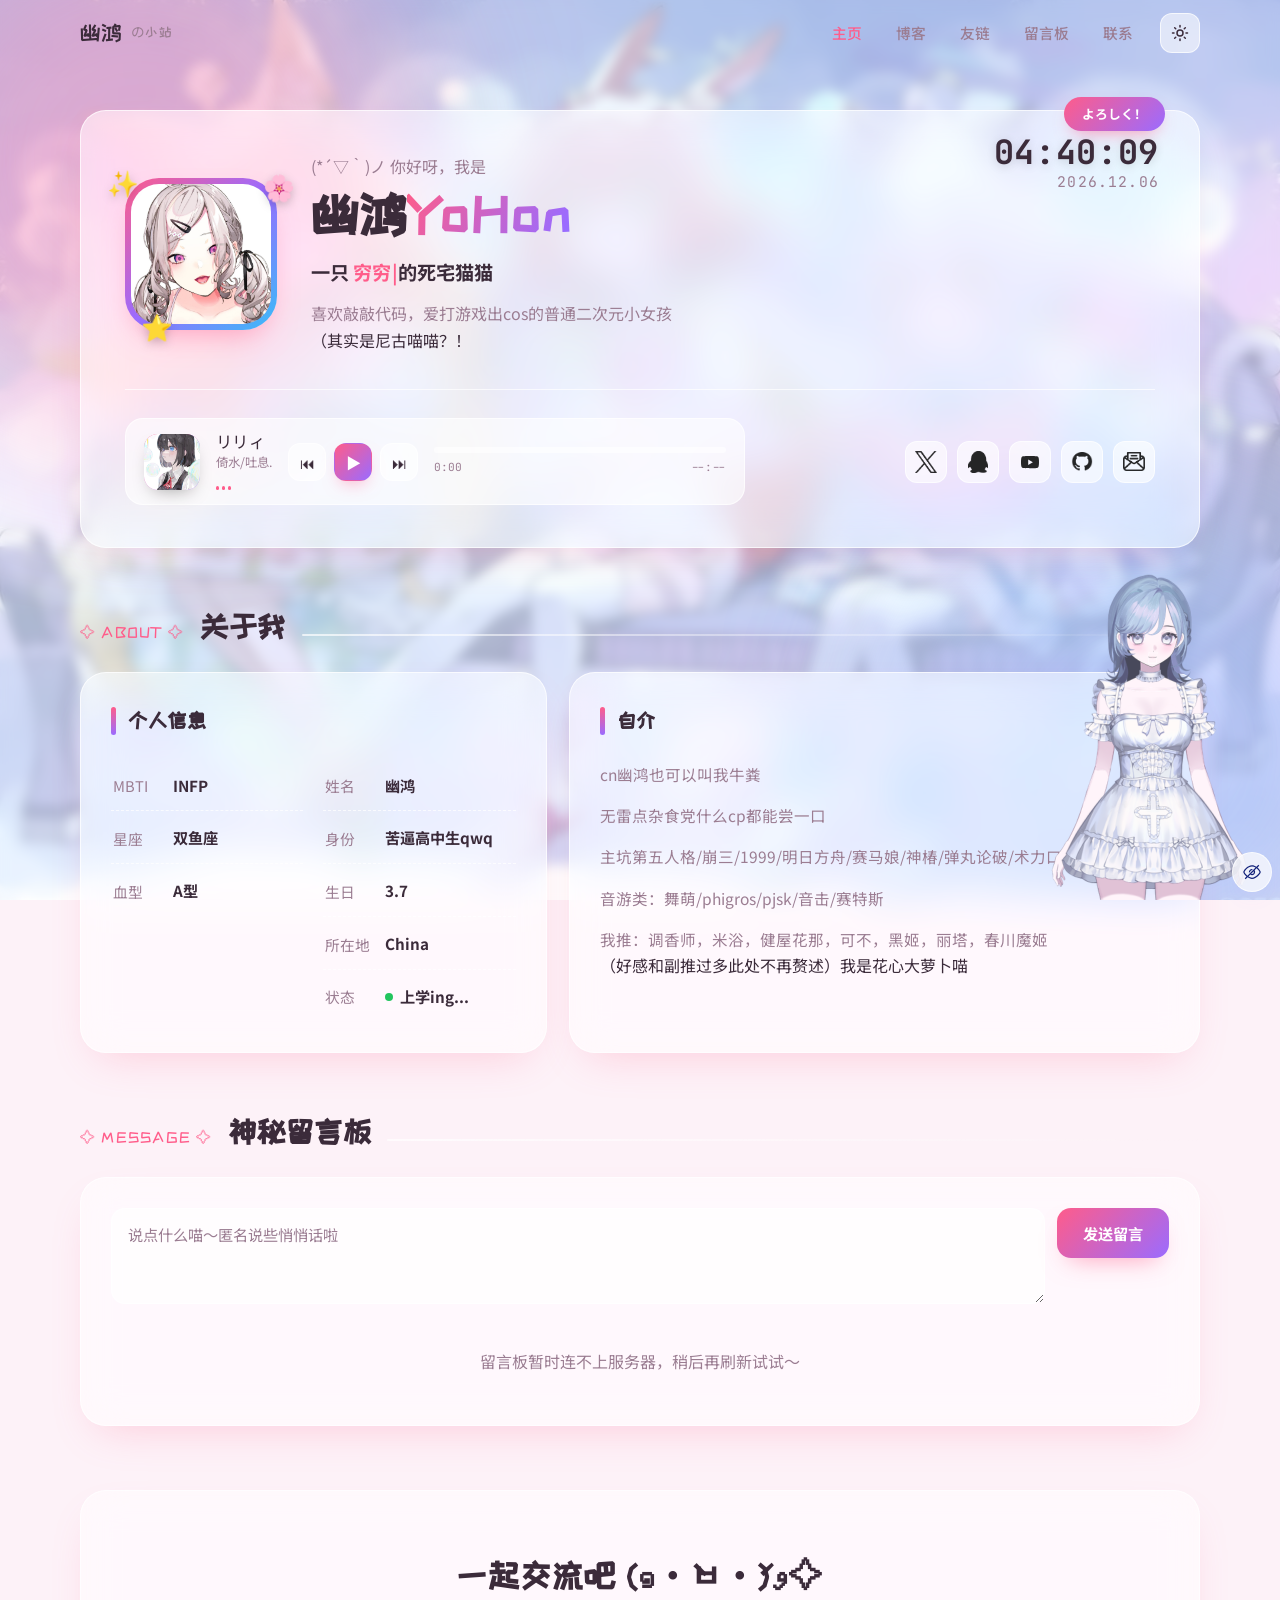
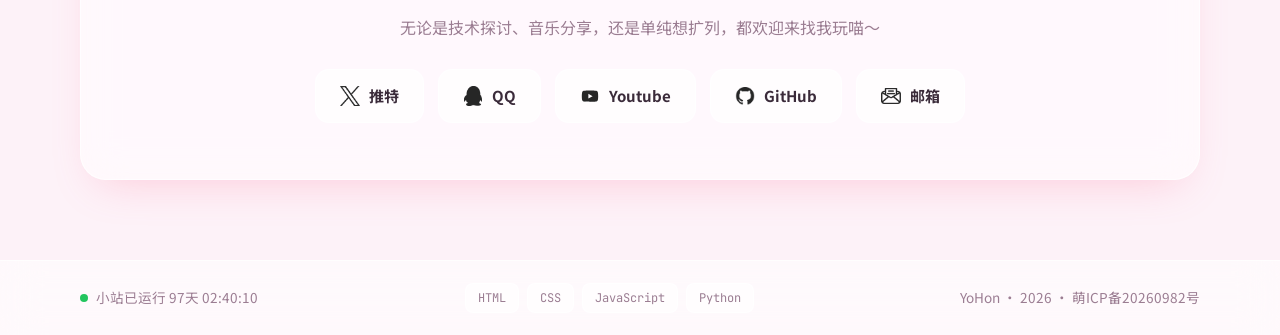
==== commit 7d505dbb: "feat(blog): 一篇文章支持多个分类（空格分隔）+ 同步线上站点代码 分类功能（js/log.js）： - 新增 splitCategories()/categoryText()：分类按空格/" ====
--- a/index.html
+++ b/index.html
@@ -7,10 +7,9 @@
 <link rel="icon" type="image/png" sizes="32x32" href="Icon/tab-32.png" />
 <link rel="icon" type="image/png" sizes="256x256" href="Icon/tab-256.png" />
 <meta name="description" content="你好，我是「YoHon」，一名热爱编程与音乐的二次元学生。欢迎来我的小站玩～" />
-<link rel="preconnect" href="https://fonts.googleapis.com" />
-<link rel="preconnect" href="https://fonts.gstatic.com" crossorigin />
-<link href="https://fonts.googleapis.com/css2?family=ZCOOL+KuaiLe&family=Noto+Sans+SC:wght@400;500;700;900&family=JetBrains+Mono:wght@400;700&display=swap" rel="stylesheet" />
-<link rel="stylesheet" href="css/style.css" />
+<!-- 字体本地化：Google Fonts 子集已下载到 fonts/，避免国内访问 fonts.googleapis.com 阻塞 -->
+<link rel="stylesheet" href="fonts/fonts.css?v=20260911" />
+<link rel="stylesheet" href="css/style.css?v=20261008" />
 </head>
 <body>
   <!-- 加载黑屏 -->
@@ -42,11 +41,13 @@
     <div class="container nav-inner">
       <a href="index.html" class="logo">幽鸿<span class="logo-jp">の小站</span></a>
       <div class="menu">
-        <a href="index.html#about">关于</a>
-        <a href="log.html">博客</a>
-        <a href="links.html">友链</a>
-        <a href="index.html#message">留言板</a>
-        <a href="index.html#contact">联系</a>
+        <div class="menu-links" id="menuLinks">
+          <a href="index.html#top">主页</a>
+          <a href="log.html">博客</a>
+          <a href="links.html">友链</a>
+          <a href="index.html#message">留言板</a>
+          <a href="index.html#contact">联系</a>
+        </div>
         <button class="theme-toggle" id="themeToggle" aria-label="切换主题">
           <svg id="sunIcon" viewBox="0 0 24 24" fill="none" stroke="currentColor" stroke-width="2" stroke-linecap="round"><circle cx="12" cy="12" r="4"/><path d="M12 2v2M12 20v2M4.9 4.9l1.4 1.4M17.7 17.7l1.4 1.4M2 12h2M20 12h2M4.9 19.1l1.4-1.4M17.7 6.3l1.4-1.4"/></svg>
           <svg id="moonIcon" viewBox="0 0 24 24" fill="none" stroke="currentColor" stroke-width="2" stroke-linecap="round" stroke-linejoin="round" style="display:none"><path d="M21 12.8A9 9 0 1 1 11.2 3a7 7 0 0 0 9.8 9.8z"/></svg>
@@ -166,7 +167,7 @@
         <span>小站已运行 <span id="uptime">00:00:00</span></span>
       </div>
       <div class="footer-badges" id="footerBadges"></div>
-      <div class="footer-copy"> YoHon · <span id="year"></span></div>
+      <div class="footer-copy"> YoHon · <span id="year"></span> · <a href="https://icp.gov.moe/?keyword=20260982" target="_blank" rel="noopener">萌ICP备20260982号</a></div>
     </div>
   </footer>
 
@@ -183,17 +184,14 @@
 
   <button class="mascot-toggle" id="mascotToggle" title="隐藏看板娘" aria-label="显示/隐藏看板娘"><img src="piv/view_off.svg" alt=""></button>
 
-  <script src="https://cubism.live2d.com/sdk-web/cubismcore/live2dcubismcore.min.js"></script>
-  <script>
-    if (typeof window.Live2DCubismCore === "undefined" || !window.Live2DCubismCore.Moc) {
-      document.write('<script src="js/lib/live2dcubismcore.min.js"><\/script>');
-    }
-  </script>
+  <!-- Cubism Core 本地化：避免国内访问 cubism.live2d.com 阻塞 -->
+  <script src="js/lib/live2dcubismcore.min.js"></script>
   <script src="js/lib/pixi.min.js"></script>
   <script src="js/lib/cubism4.min.js"></script>
-  <script src="js/shared.js"></script>
-  <script src="js/pjax.js"></script>
-  <script src="js/log.js"></script>
-  <script src="js/script.js"></script>
+  <script src="js/shared.js?v=20261025"></script>
+  <script src="js/pjax.js?v=20260909"></script>
+  <script src="js/player.js?v=20260923"></script>
+  <script src="js/log.js?v=20261103"></script>
+  <script src="js/script.js?v=20261025c"></script>
 </body>
 </html>
--- a/fonts/fonts.css
+++ b/fonts/fonts.css
@@ -0,0 +1,4101 @@
+/* cyrillic-ext */
+@font-face {
+  font-family: 'JetBrains Mono';
+  font-style: normal;
+  font-weight: 400;
+  font-display: swap;
+  src: url(f0.woff2?v=2) format('woff2');
+  unicode-range: U+0460-052F, U+1C80-1C8A, U+20B4, U+2DE0-2DFF, U+A640-A69F, U+FE2E-FE2F;
+}
+/* cyrillic */
+@font-face {
+  font-family: 'JetBrains Mono';
+  font-style: normal;
+  font-weight: 400;
+  font-display: swap;
+  src: url(f4.woff2?v=2) format('woff2');
+  unicode-range: U+0301, U+0400-045F, U+0490-0491, U+04B0-04B1, U+2116;
+}
+/* greek */
+@font-face {
+  font-family: 'JetBrains Mono';
+  font-style: normal;
+  font-weight: 400;
+  font-display: swap;
+  src: url(f3.woff2?v=2) format('woff2');
+  unicode-range: U+0370-0377, U+037A-037F, U+0384-038A, U+038C, U+038E-03A1, U+03A3-03FF;
+}
+/* vietnamese */
+@font-face {
+  font-family: 'JetBrains Mono';
+  font-style: normal;
+  font-weight: 400;
+  font-display: swap;
+  src: url(f5.woff2?v=2) format('woff2');
+  unicode-range: U+0102-0103, U+0110-0111, U+0128-0129, U+0168-0169, U+01A0-01A1, U+01AF-01B0, U+0300-0301, U+0303-0304, U+0308-0309, U+0323, U+0329, U+1EA0-1EF9, U+20AB;
+}
+/* latin-ext */
+@font-face {
+  font-family: 'JetBrains Mono';
+  font-style: normal;
+  font-weight: 400;
+  font-display: swap;
+  src: url(f1.woff2?v=2) format('woff2');
+  unicode-range: U+0100-02BA, U+02BD-02C5, U+02C7-02CC, U+02CE-02D7, U+02DD-02FF, U+0304, U+0308, U+0329, U+1D00-1DBF, U+1E00-1E9F, U+1EF2-1EFF, U+2020, U+20A0-20AB, U+20AD-20C0, U+2113, U+2C60-2C7F, U+A720-A7FF;
+}
+/* latin */
+@font-face {
+  font-family: 'JetBrains Mono';
+  font-style: normal;
+  font-weight: 400;
+  font-display: swap;
+  src: url(f2.woff2?v=2) format('woff2');
+  unicode-range: U+0000-00FF, U+0131, U+0152-0153, U+02BB-02BC, U+02C6, U+02DA, U+02DC, U+0304, U+0308, U+0329, U+2000-206F, U+20AC, U+2122, U+2191, U+2193, U+2212, U+2215, U+FEFF, U+FFFD;
+}
+/* cyrillic-ext */
+@font-face {
+  font-family: 'JetBrains Mono';
+  font-style: normal;
+  font-weight: 700;
+  font-display: swap;
+  src: url(f0.woff2?v=2) format('woff2');
+  unicode-range: U+0460-052F, U+1C80-1C8A, U+20B4, U+2DE0-2DFF, U+A640-A69F, U+FE2E-FE2F;
+}
+/* cyrillic */
+@font-face {
+  font-family: 'JetBrains Mono';
+  font-style: normal;
+  font-weight: 700;
+  font-display: swap;
+  src: url(f4.woff2?v=2) format('woff2');
+  unicode-range: U+0301, U+0400-045F, U+0490-0491, U+04B0-04B1, U+2116;
+}
+/* greek */
+@font-face {
+  font-family: 'JetBrains Mono';
+  font-style: normal;
+  font-weight: 700;
+  font-display: swap;
+  src: url(f3.woff2?v=2) format('woff2');
+  unicode-range: U+0370-0377, U+037A-037F, U+0384-038A, U+038C, U+038E-03A1, U+03A3-03FF;
+}
+/* vietnamese */
+@font-face {
+  font-family: 'JetBrains Mono';
+  font-style: normal;
+  font-weight: 700;
+  font-display: swap;
+  src: url(f5.woff2?v=2) format('woff2');
+  unicode-range: U+0102-0103, U+0110-0111, U+0128-0129, U+0168-0169, U+01A0-01A1, U+01AF-01B0, U+0300-0301, U+0303-0304, U+0308-0309, U+0323, U+0329, U+1EA0-1EF9, U+20AB;
+}
+/* latin-ext */
+@font-face {
+  font-family: 'JetBrains Mono';
+  font-style: normal;
+  font-weight: 700;
+  font-display: swap;
+  src: url(f1.woff2?v=2) format('woff2');
+  unicode-range: U+0100-02BA, U+02BD-02C5, U+02C7-02CC, U+02CE-02D7, U+02DD-02FF, U+0304, U+0308, U+0329, U+1D00-1DBF, U+1E00-1E9F, U+1EF2-1EFF, U+2020, U+20A0-20AB, U+20AD-20C0, U+2113, U+2C60-2C7F, U+A720-A7FF;
+}
+/* latin */
+@font-face {
+  font-family: 'JetBrains Mono';
+  font-style: normal;
+  font-weight: 700;
+  font-display: swap;
+  src: url(f2.woff2?v=2) format('woff2');
+  unicode-range: U+0000-00FF, U+0131, U+0152-0153, U+02BB-02BC, U+02C6, U+02DA, U+02DC, U+0304, U+0308, U+0329, U+2000-206F, U+20AC, U+2122, U+2191, U+2193, U+2212, U+2215, U+FEFF, U+FFFD;
+}
+@font-face {
+  font-family: 'Noto Sans SC';
+  font-style: normal;
+  font-weight: 400;
+  font-display: swap;
+  src: url(f49.woff2?v=2) format('woff2');
+  unicode-range: U+1f1e9-1f1f5, U+1f1f7-1f1ff, U+1f21a, U+1f232, U+1f234-1f237, U+1f250-1f251, U+1f300, U+1f302-1f308, U+1f30a-1f311, U+1f315, U+1f319-1f320, U+1f324, U+1f327, U+1f32a, U+1f32c-1f32d, U+1f330-1f357, U+1f359-1f37e;
+}
+@font-face {
+  font-family: 'Noto Sans SC';
+  font-style: normal;
+  font-weight: 400;
+  font-display: swap;
+  src: url(f60.woff2?v=2) format('woff2');
+  unicode-range: U+fee3, U+fef3, U+ff03-ff04, U+ff07, U+ff0a, U+ff17-ff19, U+ff1c-ff1d, U+ff20-ff3a, U+ff3c, U+ff3e-ff5b, U+ff5d, U+ff61-ff65, U+ff67-ff6a, U+ff6c, U+ff6f-ff78, U+ff7a-ff7d, U+ff80-ff84, U+ff86, U+ff89-ff8e, U+ff92, U+ff97-ff9b, U+ff9d-ff9f, U+ffe0-ffe4, U+ffe6, U+ffe9, U+ffeb, U+ffed, U+fffc, U+1f004, U+1f170-1f171, U+1f192-1f195, U+1f198-1f19a, U+1f1e6-1f1e8;
+}
+@font-face {
+  font-family: 'Noto Sans SC';
+  font-style: normal;
+  font-weight: 400;
+  font-display: swap;
+  src: url(f71.woff2?v=2) format('woff2');
+  unicode-range: U+f0a7, U+f0b2, U+f0b7, U+f0c9, U+f0d8, U+f0da, U+f0dc-f0dd, U+f0e0, U+f0e6, U+f0eb, U+f0fc, U+f101, U+f104-f105, U+f107, U+f10b, U+f11b, U+f14b, U+f18a, U+f193, U+f1d6-f1d7, U+f244, U+f27a, U+f296, U+f2ae, U+f471, U+f4b3, U+f610-f611, U+f880-f881, U+f8ec, U+f8f5, U+f8ff, U+f901, U+f90a, U+f92c-f92d, U+f934, U+f937, U+f941, U+f965, U+f967, U+f969, U+f96b, U+f96f, U+f974, U+f978-f979, U+f97e, U+f981, U+f98a, U+f98e, U+f997, U+f99c, U+f9b2, U+f9b5, U+f9ba, U+f9be, U+f9ca, U+f9d0-f9d1, U+f9dd, U+f9e0-f9e1, U+f9e4, U+f9f7, U+fa00-fa01, U+fa08, U+fa0a, U+fa11, U+fb01-fb02, U+fdfc, U+fe0e, U+fe30-fe31, U+fe33-fe44, U+fe49-fe52, U+fe54-fe57, U+fe59-fe66, U+fe68-fe6b, U+fe8e, U+fe92-fe93, U+feae, U+feb8, U+fecb-fecc, U+fee0;
+}
+@font-face {
+  font-family: 'Noto Sans SC';
+  font-style: normal;
+  font-weight: 400;
+  font-display: swap;
+  src: url(f30.woff2?v=2) format('woff2');
+  unicode-range: U+9f83, U+9f85-9f8d, U+9f90-9f91, U+9f94-9f96, U+9f98, U+9f9b-9f9c, U+9f9e, U+9fa0, U+9fa2, U+9ff0-9fff, U+a001, U+a007, U+a025, U+a046-a047, U+a057, U+a072, U+a078-a079, U+a083, U+a085, U+a100, U+a118, U+a132, U+a134, U+a1f4, U+a242, U+a4a6, U+a4aa, U+a4b0-a4b1, U+a4b3, U+a9c1-a9c2, U+ac00-ac01, U+ac04, U+ac08, U+ac10-ac11, U+ac13-ac16, U+ac19, U+ac1c-ac1d, U+ac24, U+ac70-ac71, U+ac74, U+ac77-ac78, U+ac80-ac81, U+ac83, U+ac8c, U+ac90, U+ac9f-aca0, U+aca8-aca9, U+acac, U+acb0, U+acbd, U+acc1, U+acc4, U+ace0-ace1, U+ace4, U+ace8, U+acf3, U+acf5, U+acfc-acfd, U+ad00, U+ad0c, U+ad11, U+ad1c, U+ad34, U+ad50, U+ad64, U+ad6c, U+ad70, U+ad74, U+ad7f, U+ad81, U+ad8c, U+adc0, U+adc8, U+addc, U+ade0, U+adf8-adf9, U+adfc, U+ae00, U+ae08-ae09, U+ae0b, U+ae30, U+ae34, U+ae38, U+ae40, U+ae4a, U+ae4c, U+ae54, U+ae68, U+aebc, U+aed8, U+af2c-af2d;
+}
+@font-face {
+  font-family: 'Noto Sans SC';
+  font-style: normal;
+  font-weight: 400;
+  font-display: swap;
+  src: url(f31.woff2?v=2) format('woff2');
+  unicode-range: U+9e30-9e33, U+9e35-9e3b, U+9e3e, U+9e40-9e44, U+9e46-9e4e, U+9e51, U+9e53, U+9e55-9e58, U+9e5a-9e5c, U+9e5e-9e63, U+9e66-9e6e, U+9e71, U+9e73, U+9e75, U+9e78-9e79, U+9e7c-9e7e, U+9e82, U+9e86-9e88, U+9e8b-9e8c, U+9e90-9e91, U+9e93, U+9e95, U+9e97, U+9e9d, U+9ea4-9ea5, U+9ea9-9eaa, U+9eb4-9eb5, U+9eb8-9eba, U+9ebc-9ebf, U+9ec3, U+9ec9, U+9ecd, U+9ed0, U+9ed2-9ed3, U+9ed5-9ed6, U+9ed9, U+9edc-9edd, U+9edf-9ee0, U+9ee2, U+9ee5, U+9ee7-9eea, U+9eef, U+9ef1, U+9ef3-9ef4, U+9ef6, U+9ef9, U+9efb-9efc, U+9efe, U+9f0b, U+9f0d, U+9f10, U+9f14, U+9f17, U+9f19, U+9f22, U+9f29, U+9f2c, U+9f2f, U+9f31, U+9f37, U+9f39, U+9f3d-9f3e, U+9f41, U+9f4a-9f4b, U+9f51-9f52, U+9f61-9f63, U+9f66-9f67, U+9f80-9f81;
+}
+@font-face {
+  font-family: 'Noto Sans SC';
+  font-style: normal;
+  font-weight: 400;
+  font-display: swap;
+  src: url(f32.woff2?v=2) format('woff2');
+  unicode-range: U+9c82-9c83, U+9c85-9c8c, U+9c8e-9c92, U+9c94-9c9b, U+9c9e-9ca3, U+9ca5-9ca7, U+9ca9, U+9cab, U+9cad-9cae, U+9cb1-9cb7, U+9cb9-9cbd, U+9cbf-9cc0, U+9cc3, U+9cc5-9cc7, U+9cc9-9cd1, U+9cd3-9cda, U+9cdc-9cdd, U+9cdf, U+9ce1-9ce3, U+9ce5, U+9ce9, U+9cee-9cef, U+9cf3-9cf4, U+9cf6, U+9cfc-9cfd, U+9d02, U+9d08-9d09, U+9d12, U+9d1b, U+9d1e, U+9d26, U+9d28, U+9d37, U+9d3b, U+9d3f, U+9d51, U+9d59, U+9d5c-9d5d, U+9d5f-9d61, U+9d6c, U+9d70, U+9d72, U+9d7a, U+9d7e, U+9d84, U+9d89, U+9d8f, U+9d92, U+9daf, U+9db4, U+9db8, U+9dbc, U+9dc4, U+9dc7, U+9dc9, U+9dd7, U+9ddf, U+9df2, U+9df9-9dfa, U+9e0a, U+9e11, U+9e1a, U+9e1e, U+9e20, U+9e22, U+9e28-9e2c, U+9e2e-9e2f;
+}
+@font-face {
+  font-family: 'Noto Sans SC';
+  font-style: normal;
+  font-weight: 400;
+  font-display: swap;
+  src: url(f33.woff2?v=2) format('woff2');
+  unicode-range: U+9a80, U+9a83, U+9a85, U+9a88-9a8a, U+9a8d-9a8e, U+9a90, U+9a92-9a93, U+9a95-9a96, U+9a98-9a99, U+9a9b-9aa2, U+9aa5, U+9aa7, U+9aaf-9ab1, U+9ab5-9ab6, U+9ab9-9aba, U+9ac0-9ac4, U+9ac8, U+9acb-9acc, U+9ace-9acf, U+9ad1-9ad2, U+9ad9, U+9adf, U+9ae1, U+9ae3, U+9aea-9aeb, U+9aed-9aef, U+9af4, U+9af9, U+9afb, U+9b03-9b04, U+9b06, U+9b08, U+9b0d, U+9b0f-9b10, U+9b13, U+9b18, U+9b1a, U+9b1f, U+9b22-9b23, U+9b25, U+9b27-9b28, U+9b2a, U+9b2f, U+9b31-9b32, U+9b3b, U+9b43, U+9b46-9b49, U+9b4d-9b4e, U+9b51, U+9b56, U+9b58, U+9b5a, U+9b5c, U+9b5f, U+9b61-9b62, U+9b6f, U+9b77, U+9b80, U+9b88, U+9b8b, U+9b8e, U+9b91, U+9b9f-9ba0, U+9ba8, U+9baa-9bab, U+9bad-9bae, U+9bb0-9bb1, U+9bb8, U+9bc9-9bca, U+9bd3, U+9bd6, U+9bdb, U+9be8, U+9bf0-9bf1, U+9c02, U+9c10, U+9c15, U+9c24, U+9c2d, U+9c32, U+9c39, U+9c3b, U+9c40, U+9c47-9c49, U+9c53, U+9c57, U+9c64, U+9c72, U+9c77-9c78, U+9c7b, U+9c7f-9c80;
+}
+@font-face {
+  font-family: 'Noto Sans SC';
+  font-style: normal;
+  font-weight: 400;
+  font-display: swap;
+  src: url(f34.woff2?v=2) format('woff2');
+  unicode-range: U+98dd, U+98e1-98e2, U+98e7-98ea, U+98ec, U+98ee-98ef, U+98f2, U+98f4, U+98fc-98fe, U+9903, U+9905, U+9908, U+990a, U+990c-990d, U+9913-9914, U+9918, U+991a-991b, U+991e, U+9921, U+9928, U+992c, U+992e, U+9935, U+9938-9939, U+993d-993e, U+9945, U+994b-994c, U+9951-9952, U+9954-9955, U+9957, U+995e, U+9963, U+9966-9969, U+996b-996c, U+996f, U+9974-9975, U+9977-9979, U+997d-997e, U+9980-9981, U+9983-9984, U+9987, U+998a-998b, U+998d-9991, U+9993-9995, U+9997-9998, U+99a5, U+99ab, U+99ad-99ae, U+99b1, U+99b3-99b4, U+99bc, U+99bf, U+99c1, U+99c3-99c6, U+99cc, U+99d0, U+99d2, U+99d5, U+99db, U+99dd, U+99e1, U+99ed, U+99f1, U+99ff, U+9a01, U+9a03-9a04, U+9a0e-9a0f, U+9a11-9a13, U+9a19, U+9a1b, U+9a28, U+9a2b, U+9a30, U+9a32, U+9a37, U+9a40, U+9a45, U+9a4a, U+9a4d-9a4e, U+9a52, U+9a55, U+9a57, U+9a5a-9a5b, U+9a5f, U+9a62, U+9a65, U+9a69, U+9a6b, U+9a6e, U+9a75, U+9a77-9a7a, U+9a7d;
+}
+@font-face {
+  font-family: 'Noto Sans SC';
+  font-style: normal;
+  font-weight: 400;
+  font-display: swap;
+  src: url(f35.woff2?v=2) format('woff2');
+  unicode-range: U+975b-975c, U+9763, U+9765-9766, U+976c-976d, U+9773, U+9776, U+977a, U+977c, U+9784-9785, U+978e-978f, U+9791-9792, U+9794-9795, U+9798, U+979a, U+979e, U+97a3, U+97a5-97a6, U+97a8, U+97ab-97ac, U+97ae-97af, U+97b2, U+97b4, U+97c6, U+97cb-97cc, U+97d3, U+97d8, U+97dc, U+97e1, U+97ea-97eb, U+97ee, U+97fb, U+97fe-97ff, U+9801-9803, U+9805-9806, U+9808, U+980c, U+9810-9814, U+9817-9818, U+981e, U+9820-9821, U+9824, U+9828, U+982b-982d, U+9830, U+9834, U+9838-9839, U+983c, U+9846, U+984d-984f, U+9851-9852, U+9854-9855, U+9857-9858, U+985a-985b, U+9862-9863, U+9865, U+9867, U+986b, U+986f-9871, U+9877-9878, U+987c, U+9880, U+9883, U+9885, U+9889, U+988b-988f, U+9893-9895, U+9899-989b, U+989e-989f, U+98a1-98a2, U+98a5-98a7, U+98a9, U+98af, U+98b1, U+98b6, U+98ba, U+98be, U+98c3-98c4, U+98c6-98c8, U+98cf-98d6, U+98da-98db;
+}
+@font-face {
+  font-family: 'Noto Sans SC';
+  font-style: normal;
+  font-weight: 400;
+  font-display: swap;
+  src: url(f36.woff2?v=2) format('woff2');
+  unicode-range: U+95c4-95ca, U+95cc-95cd, U+95d4-95d6, U+95d8, U+95e1-95e2, U+95e9, U+95f0-95f1, U+95f3, U+95f6, U+95fc, U+95fe-95ff, U+9602-9604, U+9606-960d, U+960f, U+9611-9613, U+9615-9617, U+9619-961b, U+961d, U+9621, U+9628, U+962f, U+963c-963e, U+9641-9642, U+9649, U+9654, U+965b-965f, U+9661, U+9663, U+9665, U+9667-9668, U+966c, U+9670, U+9672-9674, U+9678, U+967a, U+967d, U+9682, U+9685, U+9688, U+968a, U+968d-968e, U+9695, U+9697-9698, U+969e, U+96a0, U+96a3-96a4, U+96a8, U+96aa, U+96b0-96b1, U+96b3-96b4, U+96b7-96b9, U+96bb-96bd, U+96c9, U+96cb, U+96ce, U+96d1-96d2, U+96d6, U+96d9, U+96db-96dc, U+96de, U+96e0, U+96e3, U+96e9, U+96eb, U+96f0-96f2, U+96f9, U+96ff, U+9701-9702, U+9705, U+9708, U+970a, U+970e-970f, U+9711, U+9719, U+9727, U+972a, U+972d, U+9730, U+973d, U+9742, U+9744, U+9748-9749, U+9750-9751, U+975a;
+}
+@font-face {
+  font-family: 'Noto Sans SC';
+  font-style: normal;
+  font-weight: 400;
+  font-display: swap;
+  src: url(f37.woff2?v=2) format('woff2');
+  unicode-range: U+94f5, U+94f7, U+94f9, U+94fb-94fd, U+94ff, U+9503-9504, U+9506-9507, U+9509-950a, U+950d-950f, U+9511-9518, U+951a-9520, U+9522, U+9528-952d, U+9530-953a, U+953c-953f, U+9543-9546, U+9548-9550, U+9552-9555, U+9557-955b, U+955d-9568, U+956a-956d, U+9570-9574, U+9583, U+9586, U+9589, U+958e-958f, U+9591-9592, U+9594, U+9598-9599, U+959e-95a0, U+95a2-95a6, U+95a8-95b2, U+95b4, U+95b8-95c3;
+}
+@font-face {
+  font-family: 'Noto Sans SC';
+  font-style: normal;
+  font-weight: 400;
+  font-display: swap;
+  src: url(f38.woff2?v=2) format('woff2');
+  unicode-range: U+941c-942b, U+942d-942e, U+9432-9433, U+9435, U+9438, U+943a, U+943e, U+9444, U+944a, U+9451-9452, U+945a, U+9462-9463, U+9465, U+9470-9487, U+948a-9492, U+9494-9498, U+949a, U+949c-949d, U+94a1, U+94a3-94a4, U+94a8, U+94aa-94ad, U+94af, U+94b2, U+94b4-94ba, U+94bc-94c0, U+94c4, U+94c6-94db, U+94de-94ec, U+94ee-94f1, U+94f3;
+}
+@font-face {
+  font-family: 'Noto Sans SC';
+  font-style: normal;
+  font-weight: 400;
+  font-display: swap;
+  src: url(f39.woff2?v=2) format('woff2');
+  unicode-range: U+92ec-92ed, U+92f0, U+92f3, U+92f8, U+92fc, U+9304, U+9306, U+9310, U+9312, U+9315, U+9318, U+931a, U+931e, U+9320-9322, U+9324, U+9326-9329, U+932b-932c, U+932f, U+9331-9332, U+9335-9336, U+933e, U+9340-9341, U+934a-9360, U+9362-9363, U+9365-936b, U+936e, U+9375, U+937e, U+9382, U+938a, U+938c, U+938f, U+9393-9394, U+9396-9397, U+939a, U+93a2, U+93a7, U+93ac-93cd, U+93d0-93d1, U+93d6-93d8, U+93de-93df, U+93e1-93e2, U+93e4, U+93f8, U+93fb, U+93fd, U+940e-941a;
+}
+@font-face {
+  font-family: 'Noto Sans SC';
+  font-style: normal;
+  font-weight: 400;
+  font-display: swap;
+  src: url(f40.woff2?v=2) format('woff2');
+  unicode-range: U+9163-9164, U+9169, U+9170, U+9172, U+9174, U+9179-917a, U+917d-917e, U+9182-9183, U+9185, U+918c-918d, U+9190-9191, U+919a, U+919c, U+91a1-91a4, U+91a8, U+91aa-91af, U+91b4-91b5, U+91b8, U+91ba, U+91be, U+91c0-91c1, U+91c6, U+91c8, U+91cb, U+91d0, U+91d2, U+91d7-91d8, U+91dd, U+91e3, U+91e6-91e7, U+91ed, U+91f0, U+91f5, U+91f9, U+9200, U+9205, U+9207-920a, U+920d-920e, U+9210, U+9214-9215, U+921c, U+921e, U+9221, U+9223-9227, U+9229-922a, U+922d, U+9234-9235, U+9237, U+9239-923a, U+923c-9240, U+9244-9246, U+9249, U+924e-924f, U+9251, U+9253, U+9257, U+925b, U+925e, U+9262, U+9264-9266, U+9268, U+926c, U+926f, U+9271, U+927b, U+927e, U+9280, U+9283, U+9285-928a, U+928e, U+9291, U+9293, U+9296, U+9298, U+929c-929d, U+92a8, U+92ab-92ae, U+92b3, U+92b6-92b7, U+92b9, U+92c1, U+92c5-92c6, U+92c8, U+92cc, U+92d0, U+92d2, U+92e4, U+92ea;
+}
+@font-face {
+  font-family: 'Noto Sans SC';
+  font-style: normal;
+  font-weight: 400;
+  font-display: swap;
+  src: url(f41.woff2?v=2) format('woff2');
+  unicode-range: U+9004, U+900b, U+9011, U+9015-9016, U+901e, U+9021, U+9026, U+902d, U+902f, U+9031, U+9035-9036, U+9039-903a, U+9041, U+9044-9046, U+904a, U+904f-9052, U+9054-9055, U+9058-9059, U+905b-905e, U+9060-9062, U+9068-9069, U+906f, U+9072, U+9074, U+9076-907a, U+907c-907d, U+9081, U+9083, U+9085, U+9087-908b, U+908f, U+9095, U+9097, U+9099-909b, U+909d, U+90a0-90a1, U+90a8-90a9, U+90ac, U+90b0, U+90b2-90b4, U+90b6, U+90b8, U+90ba, U+90bd-90be, U+90c3-90c5, U+90c7-90c8, U+90cf-90d0, U+90d3, U+90d5, U+90d7, U+90da-90dc, U+90de, U+90e2, U+90e4, U+90e6-90e7, U+90ea-90eb, U+90ef, U+90f4-90f5, U+90f7, U+90fe-9100, U+9104, U+9109, U+910c, U+9112, U+9114-9115, U+9118, U+911c, U+911e, U+9120, U+9122-9123, U+9127, U+912d, U+912f-9132, U+9139-913a, U+9143, U+9146, U+9149-914a, U+914c, U+914e-9150, U+9154, U+9157, U+915a, U+915d-915e, U+9161-9162;
+}
+@font-face {
+  font-family: 'Noto Sans SC';
+  font-style: normal;
+  font-weight: 400;
+  font-display: swap;
+  src: url(f42.woff2?v=2) format('woff2');
+  unicode-range: U+8e41-8e42, U+8e47, U+8e49-8e4b, U+8e50-8e53, U+8e59-8e5a, U+8e5f-8e60, U+8e64, U+8e69, U+8e6c, U+8e70, U+8e74, U+8e76, U+8e7a-8e7c, U+8e7f, U+8e84-8e85, U+8e87, U+8e89, U+8e8b, U+8e8d, U+8e8f-8e90, U+8e94, U+8e99, U+8e9c, U+8e9e, U+8eaa, U+8eac, U+8eb0, U+8eb6, U+8ec0, U+8ec6, U+8eca-8ece, U+8ed2, U+8eda, U+8edf, U+8ee2, U+8eeb, U+8ef8, U+8efb-8efe, U+8f03, U+8f09, U+8f0b, U+8f12-8f15, U+8f1b, U+8f1d, U+8f1f, U+8f29-8f2a, U+8f2f, U+8f36, U+8f38, U+8f3b, U+8f3e-8f3f, U+8f44-8f45, U+8f49, U+8f4d-8f4e, U+8f5f, U+8f6b, U+8f6d, U+8f71-8f73, U+8f75-8f76, U+8f78-8f7a, U+8f7c, U+8f7e, U+8f81-8f82, U+8f84, U+8f87, U+8f8a-8f8b, U+8f8d-8f8f, U+8f94-8f95, U+8f97-8f9a, U+8fa6, U+8fad-8faf, U+8fb2, U+8fb5-8fb7, U+8fba-8fbc, U+8fbf, U+8fc2, U+8fcb, U+8fcd, U+8fd3, U+8fd5, U+8fd7, U+8fda, U+8fe2-8fe5, U+8fe8-8fe9, U+8fee, U+8ff3-8ff4, U+8ff8, U+8ffa;
+}
+@font-face {
+  font-family: 'Noto Sans SC';
+  font-style: normal;
+  font-weight: 400;
+  font-display: swap;
+  src: url(f43.woff2?v=2) format('woff2');
+  unicode-range: U+8cbd, U+8cbf-8cc4, U+8cc7-8cc8, U+8cca, U+8ccd, U+8cd1, U+8cd3, U+8cdb-8cdc, U+8cde, U+8ce0, U+8ce2-8ce4, U+8ce6-8ce8, U+8cea, U+8ced, U+8cf4, U+8cf8, U+8cfa, U+8cfc-8cfd, U+8d04-8d05, U+8d07-8d08, U+8d0a, U+8d0d, U+8d0f, U+8d13-8d14, U+8d16, U+8d1b, U+8d20, U+8d30, U+8d32-8d33, U+8d36, U+8d3b, U+8d3d, U+8d40, U+8d42-8d43, U+8d45-8d46, U+8d48-8d4a, U+8d4d, U+8d51, U+8d53, U+8d55, U+8d59, U+8d5c-8d5d, U+8d5f, U+8d61, U+8d66-8d67, U+8d6a, U+8d6d, U+8d71, U+8d73, U+8d84, U+8d90-8d91, U+8d94-8d95, U+8d99, U+8da8, U+8daf, U+8db1, U+8db5, U+8db8, U+8dba, U+8dbc, U+8dbf, U+8dc2, U+8dc4, U+8dc6, U+8dcb, U+8dce-8dcf, U+8dd6-8dd7, U+8dda-8ddb, U+8dde, U+8de1, U+8de3-8de4, U+8de9, U+8deb-8dec, U+8df0-8df1, U+8df6-8dfd, U+8e05, U+8e07, U+8e09-8e0a, U+8e0c, U+8e0e, U+8e10, U+8e14, U+8e1d-8e1f, U+8e23, U+8e26, U+8e2b-8e31, U+8e34-8e35, U+8e39-8e3a, U+8e3d, U+8e40;
+}
+@font-face {
+  font-family: 'Noto Sans SC';
+  font-style: normal;
+  font-weight: 400;
+  font-display: swap;
+  src: url(f44.woff2?v=2) format('woff2');
+  unicode-range: U+8b80, U+8b83, U+8b8a, U+8b8c, U+8b90, U+8b93, U+8b99-8b9a, U+8ba0, U+8ba3, U+8ba5-8ba7, U+8baa-8bac, U+8bb4-8bb5, U+8bb7, U+8bb9, U+8bc2-8bc3, U+8bc5, U+8bcb-8bcc, U+8bce-8bd0, U+8bd2-8bd4, U+8bd6, U+8bd8-8bd9, U+8bdc, U+8bdf, U+8be3-8be4, U+8be7-8be9, U+8beb-8bec, U+8bee, U+8bf0, U+8bf2-8bf3, U+8bf6, U+8bf9, U+8bfc-8bfd, U+8bff-8c00, U+8c02, U+8c04, U+8c06-8c07, U+8c0c, U+8c0f, U+8c11-8c12, U+8c14-8c1b, U+8c1d-8c21, U+8c24-8c25, U+8c27, U+8c2a-8c2c, U+8c2e-8c30, U+8c32-8c36, U+8c3f, U+8c47-8c4c, U+8c4e-8c50, U+8c54-8c56, U+8c62, U+8c68, U+8c6c, U+8c73, U+8c78, U+8c7a, U+8c82, U+8c85, U+8c89-8c8a, U+8c8d-8c8e, U+8c90, U+8c93-8c94, U+8c98, U+8c9d-8c9e, U+8ca0-8ca2, U+8ca7-8cac, U+8caf-8cb0, U+8cb3-8cb4, U+8cb6-8cb9, U+8cbb-8cbc;
+}
+@font-face {
+  font-family: 'Noto Sans SC';
+  font-style: normal;
+  font-weight: 400;
+  font-display: swap;
+  src: url(f45.woff2?v=2) format('woff2');
+  unicode-range: U+8a15-8a18, U+8a1a-8a1b, U+8a1d, U+8a1f, U+8a22-8a23, U+8a25, U+8a2b, U+8a2d, U+8a31, U+8a33-8a34, U+8a36-8a38, U+8a3a, U+8a3c, U+8a3e, U+8a40-8a41, U+8a46, U+8a48, U+8a50, U+8a52, U+8a54-8a55, U+8a58, U+8a5b, U+8a5d-8a63, U+8a66, U+8a69-8a6b, U+8a6d-8a6e, U+8a70, U+8a72-8a73, U+8a7a, U+8a85, U+8a87, U+8a8a, U+8a8c-8a8d, U+8a90-8a92, U+8a95, U+8a98, U+8aa0-8aa1, U+8aa3-8aa6, U+8aa8-8aa9, U+8aac-8aae, U+8ab0, U+8ab2, U+8ab8-8ab9, U+8abc, U+8abe-8abf, U+8ac7, U+8acf, U+8ad2, U+8ad6-8ad7, U+8adb-8adc, U+8adf, U+8ae1, U+8ae6-8ae8, U+8aeb, U+8aed-8aee, U+8af1, U+8af3-8af4, U+8af7-8af8, U+8afa, U+8afe, U+8b00-8b02, U+8b07, U+8b0a, U+8b0c, U+8b0e, U+8b10, U+8b17, U+8b19, U+8b1b, U+8b1d, U+8b20-8b21, U+8b26, U+8b28, U+8b2c, U+8b33, U+8b39, U+8b3e-8b3f, U+8b41, U+8b45, U+8b49, U+8b4c, U+8b4f, U+8b57-8b58, U+8b5a, U+8b5c, U+8b5e, U+8b60, U+8b6c, U+8b6f-8b70, U+8b72, U+8b74, U+8b77, U+8b7d;
+}
+@font-face {
+  font-family: 'Noto Sans SC';
+  font-style: normal;
+  font-weight: 400;
+  font-display: swap;
+  src: url(f46.woff2?v=2) format('woff2');
+  unicode-range: U+8882, U+8884-8886, U+8888, U+888f, U+8892-8893, U+889b, U+88a2, U+88a4, U+88a6, U+88a8, U+88aa, U+88ae, U+88b1, U+88b4, U+88b7, U+88bc, U+88c0, U+88c6-88c9, U+88ce-88cf, U+88d1-88d3, U+88d8, U+88db-88dd, U+88df, U+88e1-88e3, U+88e5, U+88e8, U+88ec, U+88f0-88f1, U+88f3-88f4, U+88fc-88fe, U+8900, U+8902, U+8906-8907, U+8909-890c, U+8912-8915, U+8918-891b, U+8921, U+8925, U+892b, U+8930, U+8932, U+8934, U+8936, U+893b, U+893d, U+8941, U+894c, U+8955-8956, U+8959, U+895c, U+895e-8960, U+8966, U+896a, U+896c, U+896f-8970, U+8972, U+897b, U+897e, U+8980, U+8983, U+8985, U+8987-8988, U+898c, U+898f, U+8993, U+8997, U+899a, U+89a1, U+89a7, U+89a9-89aa, U+89b2-89b3, U+89b7, U+89c0, U+89c7, U+89ca-89cc, U+89ce-89d1, U+89d6, U+89da, U+89dc, U+89de, U+89e5, U+89e7, U+89eb, U+89ef, U+89f1, U+89f3-89f4, U+89f8, U+89ff, U+8a01-8a03, U+8a07-8a0a, U+8a0e-8a0f, U+8a13;
+}
+@font-face {
+  font-family: 'Noto Sans SC';
+  font-style: normal;
+  font-weight: 400;
+  font-display: swap;
+  src: url(f47.woff2?v=2) format('woff2');
+  unicode-range: U+86f4, U+86f8-86f9, U+86fb, U+86fe, U+8703, U+8706-870a, U+870d, U+8711-8713, U+871a, U+871e, U+8722-8723, U+8725, U+8729, U+872e, U+8731, U+8734, U+8737, U+873a-873b, U+873e-8740, U+8742, U+8747-8748, U+8753, U+8755, U+8757-8758, U+875d, U+875f, U+8762-8766, U+8768, U+876e, U+8770, U+8772, U+8775, U+8778, U+877b-877e, U+8782, U+8785, U+8788, U+878b, U+8793, U+8797, U+879a, U+879e-87a0, U+87a2-87a3, U+87a8, U+87ab-87ad, U+87af, U+87b3, U+87b5, U+87bd, U+87c0, U+87c4, U+87c6, U+87ca-87cb, U+87d1-87d2, U+87db-87dc, U+87de, U+87e0, U+87e5, U+87ea, U+87ec, U+87ee, U+87f2-87f3, U+87fb, U+87fd-87fe, U+8802-8803, U+8805, U+880a-880b, U+880d, U+8813-8816, U+8819, U+881b, U+881f, U+8821, U+8823, U+8831-8832, U+8835-8836, U+8839, U+883b-883c, U+8844, U+8846, U+884a, U+884e, U+8852-8853, U+8855, U+8859, U+885b, U+885d-885e, U+8862, U+8864, U+8869-886a, U+886e-886f, U+8872, U+8879, U+887d-887f;
+}
+@font-face {
+  font-family: 'Noto Sans SC';
+  font-style: normal;
+  font-weight: 400;
+  font-display: swap;
+  src: url(f48.woff2?v=2) format('woff2');
+  unicode-range: U+8548, U+854e, U+8553, U+8556-8557, U+8559, U+855e, U+8561, U+8564-8565, U+8568-856a, U+856d, U+856f-8570, U+8572, U+8576, U+8579-857b, U+8580, U+8585-8586, U+8588, U+858a, U+858f, U+8591, U+8594, U+8599, U+859c, U+85a2, U+85a4, U+85a6, U+85a8-85a9, U+85ab-85ac, U+85ae, U+85b7-85b9, U+85be, U+85c1, U+85c7, U+85cd, U+85d0, U+85d3, U+85d5, U+85dc-85dd, U+85df-85e0, U+85e5-85e6, U+85e8-85ea, U+85f4, U+85f9, U+85fe-85ff, U+8602, U+8605-8607, U+860a-860b, U+8616, U+8618, U+861a, U+8627, U+8629, U+862d, U+8638, U+863c, U+863f, U+864d, U+864f, U+8652-8655, U+865b-865c, U+865f, U+8662, U+8667, U+866c, U+866e, U+8671, U+8675, U+867a-867c, U+867f, U+868b, U+868d, U+8693, U+869c-869d, U+86a1, U+86a3-86a4, U+86a7-86a9, U+86ac, U+86af-86b1, U+86b4-86b6, U+86ba, U+86c0, U+86c4, U+86c6, U+86c9-86ca, U+86cd-86d1, U+86d4, U+86d8, U+86de-86df, U+86e4, U+86e6, U+86e9, U+86ed, U+86ef-86f3;
+}
+@font-face {
+  font-family: 'Noto Sans SC';
+  font-style: normal;
+  font-weight: 400;
+  font-display: swap;
+  src: url(f50.woff2?v=2) format('woff2');
+  unicode-range: U+83c5, U+83c8-83c9, U+83cb, U+83d1, U+83d3-83d6, U+83d8, U+83db, U+83dd, U+83df, U+83e1, U+83e5, U+83ea-83eb, U+83f0, U+83f4, U+83f8-83f9, U+83fb, U+83fd, U+83ff, U+8401, U+8406, U+840a-840b, U+840f, U+8411, U+8418, U+841c, U+8420, U+8422-8424, U+8426, U+8429, U+842c, U+8438-8439, U+843b-843c, U+843f, U+8446-8447, U+8449, U+844e, U+8451-8452, U+8456, U+8459-845a, U+845c, U+8462, U+8466, U+846d, U+846f-8470, U+8473, U+8476-8478, U+847a, U+847d, U+8484-8485, U+8487, U+8489, U+848c, U+848e, U+8490, U+8493-8494, U+8497, U+849b, U+849e-849f, U+84a1, U+84a5, U+84a8, U+84af, U+84b4, U+84b9-84bf, U+84c1-84c2, U+84c5-84c7, U+84ca-84cb, U+84cd, U+84d0-84d1, U+84d3, U+84d6, U+84df-84e0, U+84e2-84e3, U+84e5-84e7, U+84ee, U+84f3, U+84f6, U+84fa, U+84fc, U+84ff-8500, U+850c, U+8511, U+8514-8515, U+8517-8518, U+851f, U+8523, U+8525-8526, U+8529, U+852b, U+852d, U+8532, U+8534-8535, U+8538-853a, U+853c, U+8543, U+8545;
+}
+@font-face {
+  font-family: 'Noto Sans SC';
+  font-style: normal;
+  font-weight: 400;
+  font-display: swap;
+  src: url(f51.woff2?v=2) format('woff2');
+  unicode-range: U+82bc, U+82be, U+82c0-82c2, U+82c4-82c8, U+82ca-82cc, U+82ce, U+82d0, U+82d2-82d3, U+82d5-82d6, U+82d8-82d9, U+82dc-82de, U+82e0-82e4, U+82e7, U+82e9-82eb, U+82ed-82ee, U+82f3-82f4, U+82f7-82f8, U+82fa-8301, U+8306-8308, U+830c-830d, U+830f, U+8311, U+8313-8315, U+8318, U+831a-831b, U+831d, U+8324, U+8327, U+832a, U+832c-832d, U+832f, U+8331-8334, U+833a-833c, U+8340, U+8343-8345, U+8347-8348, U+834a, U+834c, U+834f, U+8351, U+8356, U+8358-835c, U+835e, U+8360, U+8364-8366, U+8368-836a, U+836c-836e, U+8373, U+8378, U+837b-837d, U+837f-8380, U+8382, U+8388, U+838a-838b, U+8392, U+8394, U+8396, U+8398-8399, U+839b-839c, U+83a0, U+83a2-83a3, U+83a8-83aa, U+83ae-83b0, U+83b3-83b4, U+83b6, U+83b8, U+83ba, U+83bc-83bd, U+83bf-83c0, U+83c2;
+}
+@font-face {
+  font-family: 'Noto Sans SC';
+  font-style: normal;
+  font-weight: 400;
+  font-display: swap;
+  src: url(f52.woff2?v=2) format('woff2');
+  unicode-range: U+8166-8169, U+816b, U+816d, U+8171, U+8173-8174, U+8178, U+817c-817d, U+8182, U+8188, U+8191, U+8198-819b, U+81a0, U+81a3, U+81a5-81a6, U+81a9, U+81b6, U+81ba-81bb, U+81bd, U+81bf, U+81c1, U+81c3, U+81c6, U+81c9-81ca, U+81cc-81cd, U+81d1, U+81d3-81d4, U+81d8, U+81db-81dc, U+81de-81df, U+81e5, U+81e7-81e9, U+81eb-81ec, U+81ee-81ef, U+81f5, U+81f8, U+81fa, U+81fc, U+81fe, U+8200-8202, U+8204, U+8208-820a, U+820e-8210, U+8216-8218, U+821b-821c, U+8221-8224, U+8226-8228, U+822b, U+822d, U+822f, U+8232-8234, U+8237-8238, U+823a-823b, U+823e, U+8244, U+8249, U+824b, U+824f, U+8259-825a, U+825f, U+8266, U+8268, U+826e, U+8271, U+8276-8279, U+827d, U+827f, U+8283-8284, U+8288-828a, U+828d-8291, U+8293-8294, U+8296-8298, U+829f-82a1, U+82a3-82a4, U+82a7-82ab, U+82ae, U+82b0, U+82b2, U+82b4-82b6;
+}
+@font-face {
+  font-family: 'Noto Sans SC';
+  font-style: normal;
+  font-weight: 400;
+  font-display: swap;
+  src: url(f53.woff2?v=2) format('woff2');
+  unicode-range: U+8016, U+8018-8019, U+801c, U+801e, U+8026-802a, U+8031, U+8034-8035, U+8037, U+8043, U+804b, U+804d, U+8052, U+8056, U+8059, U+805e, U+8061, U+8068-8069, U+806e-8074, U+8076-8078, U+807c-8080, U+8082, U+8084-8085, U+8088, U+808f, U+8093, U+809c, U+809f, U+80ab, U+80ad-80ae, U+80b1, U+80b6-80b8, U+80bc-80bd, U+80c2, U+80c4, U+80ca, U+80cd, U+80d1, U+80d4, U+80d7, U+80d9-80db, U+80dd, U+80e0, U+80e4-80e5, U+80e7-80ed, U+80ef-80f1, U+80f3-80f4, U+80fc, U+8101, U+8104-8105, U+8107-8108, U+810c-810e, U+8112-8115, U+8117-8119, U+811b-811f, U+8121-8130, U+8132-8134, U+8137, U+8139, U+813f-8140, U+8142, U+8146, U+8148, U+814d-814e, U+8151, U+8153, U+8158-815a, U+815e, U+8160;
+}
+@font-face {
+  font-family: 'Noto Sans SC';
+  font-style: normal;
+  font-weight: 400;
+  font-display: swap;
+  src: url(f54.woff2?v=2) format('woff2');
+  unicode-range: U+7ef0-7ef2, U+7ef6, U+7efa-7efb, U+7efe, U+7f01-7f04, U+7f08, U+7f0a-7f12, U+7f17, U+7f19, U+7f1b-7f1c, U+7f1f, U+7f21-7f23, U+7f25-7f28, U+7f2a-7f33, U+7f35-7f37, U+7f3d, U+7f42, U+7f44-7f45, U+7f4c-7f4d, U+7f52, U+7f54, U+7f58-7f59, U+7f5d, U+7f5f-7f61, U+7f63, U+7f65, U+7f68, U+7f70-7f71, U+7f73-7f75, U+7f77, U+7f79, U+7f7d-7f7e, U+7f85-7f86, U+7f88-7f89, U+7f8b-7f8c, U+7f90-7f91, U+7f94-7f96, U+7f98-7f9b, U+7f9d, U+7f9f, U+7fa3, U+7fa7-7fa9, U+7fac-7fb2, U+7fb4, U+7fb6, U+7fb8, U+7fbc, U+7fbf-7fc0, U+7fc3, U+7fca, U+7fcc, U+7fce, U+7fd2, U+7fd5, U+7fd9-7fdb, U+7fdf, U+7fe3, U+7fe5-7fe7, U+7fe9, U+7feb-7fec, U+7fee-7fef, U+7ff1, U+7ff3-7ff4, U+7ff9-7ffa, U+7ffe, U+8004, U+8006, U+800b, U+800e, U+8011-8012, U+8014;
+}
+@font-face {
+  font-family: 'Noto Sans SC';
+  font-style: normal;
+  font-weight: 400;
+  font-display: swap;
+  src: url(f55.woff2?v=2) format('woff2');
+  unicode-range: U+7dd2, U+7dd4, U+7dd6-7dd8, U+7dda-7de0, U+7de2-7de6, U+7de8-7ded, U+7def, U+7df1-7df5, U+7df7, U+7df9, U+7dfb-7dfc, U+7dfe-7e02, U+7e04, U+7e08-7e0b, U+7e12, U+7e1b, U+7e1e, U+7e20, U+7e22-7e23, U+7e26, U+7e29, U+7e2b, U+7e2e-7e2f, U+7e31, U+7e37, U+7e39-7e3e, U+7e40, U+7e43-7e44, U+7e46-7e47, U+7e4a-7e4b, U+7e4d-7e4e, U+7e51, U+7e54-7e56, U+7e58-7e5b, U+7e5d-7e5e, U+7e61, U+7e66-7e67, U+7e69-7e6b, U+7e6d, U+7e70, U+7e73, U+7e77, U+7e79, U+7e7b-7e7d, U+7e81-7e82, U+7e8c-7e8d, U+7e8f, U+7e92-7e94, U+7e96, U+7e98, U+7e9a-7e9c, U+7e9e-7e9f, U+7ea1, U+7ea3, U+7ea5, U+7ea8-7ea9, U+7eab, U+7ead-7eae, U+7eb0, U+7ebb, U+7ebe, U+7ec0-7ec2, U+7ec9, U+7ecb-7ecc, U+7ed0, U+7ed4, U+7ed7, U+7edb, U+7ee0-7ee2, U+7ee5-7ee6, U+7ee8, U+7eeb;
+}
+@font-face {
+  font-family: 'Noto Sans SC';
+  font-style: normal;
+  font-weight: 400;
+  font-display: swap;
+  src: url(f56.woff2?v=2) format('woff2');
+  unicode-range: U+7ce8, U+7cec, U+7cf0, U+7cf5-7cf9, U+7cfc, U+7cfe, U+7d00, U+7d04-7d0b, U+7d0d, U+7d10-7d14, U+7d17-7d19, U+7d1b-7d1f, U+7d21, U+7d24-7d26, U+7d28-7d2a, U+7d2c-7d2e, U+7d30-7d31, U+7d33, U+7d35-7d36, U+7d38-7d3a, U+7d40, U+7d42-7d44, U+7d46, U+7d4b-7d4c, U+7d4f, U+7d51, U+7d54-7d56, U+7d58, U+7d5b-7d5c, U+7d5e, U+7d61-7d63, U+7d66, U+7d68, U+7d6a-7d6c, U+7d6f, U+7d71-7d73, U+7d75-7d77, U+7d79-7d7a, U+7d7e, U+7d81, U+7d84-7d8b, U+7d8d, U+7d8f, U+7d91, U+7d94, U+7d96, U+7d98-7d9a, U+7d9c-7da0, U+7da2, U+7da6, U+7daa-7db1, U+7db4-7db8, U+7dba-7dbf, U+7dc1, U+7dc4, U+7dc7-7dc8, U+7dca-7dcd, U+7dcf, U+7dd1;
+}
+@font-face {
+  font-family: 'Noto Sans SC';
+  font-style: normal;
+  font-weight: 400;
+  font-display: swap;
+  src: url(f57.woff2?v=2) format('woff2');
+  unicode-range: U+7bd3-7bd4, U+7bd9-7bda, U+7bdd, U+7be0-7be1, U+7be4-7be6, U+7be9-7bea, U+7bef, U+7bf4, U+7bf6, U+7bfc, U+7bfe, U+7c01, U+7c03, U+7c07-7c08, U+7c0a-7c0d, U+7c0f, U+7c11, U+7c15-7c16, U+7c19, U+7c1e-7c21, U+7c23-7c24, U+7c26, U+7c28-7c33, U+7c35, U+7c37-7c3b, U+7c3d-7c3e, U+7c40-7c41, U+7c43, U+7c47-7c48, U+7c4c, U+7c50, U+7c53-7c54, U+7c59, U+7c5f-7c60, U+7c63-7c65, U+7c6c, U+7c6e, U+7c72, U+7c74, U+7c79-7c7a, U+7c7c, U+7c81-7c82, U+7c84-7c85, U+7c88, U+7c8a-7c91, U+7c93-7c96, U+7c99, U+7c9b-7c9e, U+7ca0-7ca2, U+7ca6-7ca9, U+7cac, U+7caf-7cb3, U+7cb5-7cb7, U+7cba-7cbd, U+7cbf-7cc2, U+7cc5, U+7cc7-7cc9, U+7ccc-7ccd, U+7cd7, U+7cdc, U+7cde, U+7ce0, U+7ce4-7ce5, U+7ce7;
+}
+@font-face {
+  font-family: 'Noto Sans SC';
+  font-style: normal;
+  font-weight: 400;
+  font-display: swap;
+  src: url(f58.woff2?v=2) format('woff2');
+  unicode-range: U+7ae6, U+7af4-7af7, U+7afa-7afb, U+7afd-7b0a, U+7b0c, U+7b0e-7b0f, U+7b13, U+7b15-7b16, U+7b18-7b19, U+7b1e-7b20, U+7b22-7b25, U+7b29-7b2b, U+7b2d-7b2e, U+7b30-7b3b, U+7b3e-7b3f, U+7b41-7b42, U+7b44-7b47, U+7b4a, U+7b4c-7b50, U+7b58, U+7b5a, U+7b5c, U+7b60, U+7b66-7b67, U+7b69, U+7b6c-7b6f, U+7b72-7b76, U+7b7b-7b7d, U+7b7f, U+7b82, U+7b85, U+7b87, U+7b8b-7b96, U+7b98-7b99, U+7b9b-7b9f, U+7ba2-7ba4, U+7ba6-7bac, U+7bae-7bb0, U+7bb4, U+7bb7-7bb9, U+7bbb, U+7bc0-7bc1, U+7bc3-7bc4, U+7bc6, U+7bc8-7bcc, U+7bd1;
+}
+@font-face {
+  font-family: 'Noto Sans SC';
+  font-style: normal;
+  font-weight: 400;
+  font-display: swap;
+  src: url(f59.woff2?v=2) format('woff2');
+  unicode-range: U+798b-798e, U+7992, U+7994-7995, U+7997-7998, U+799a-799c, U+799f, U+79a3-79a6, U+79a8-79ac, U+79ae-79b1, U+79b3-79b5, U+79b8, U+79ba, U+79bf, U+79c2, U+79c6, U+79c8, U+79cf, U+79d5-79d6, U+79dd-79de, U+79e3, U+79e7-79e8, U+79eb, U+79ed, U+79f4, U+79f7-79f8, U+79fa, U+79fe, U+7a02-7a03, U+7a05, U+7a0a, U+7a14, U+7a17, U+7a19, U+7a1c, U+7a1e-7a1f, U+7a23, U+7a25-7a26, U+7a2c, U+7a2e, U+7a30-7a32, U+7a36-7a37, U+7a39, U+7a3c, U+7a40, U+7a42, U+7a47, U+7a49, U+7a4c-7a4f, U+7a51, U+7a55, U+7a5b, U+7a5d-7a5e, U+7a62-7a63, U+7a66, U+7a68-7a69, U+7a6b, U+7a70, U+7a78, U+7a80, U+7a85-7a88, U+7a8a, U+7a90, U+7a93-7a96, U+7a98, U+7a9b-7a9c, U+7a9e, U+7aa0-7aa1, U+7aa3, U+7aa8-7aaa, U+7aac-7ab0, U+7ab3, U+7ab8, U+7aba, U+7abd-7abf, U+7ac4-7ac5, U+7ac7-7ac8, U+7aca, U+7ad1-7ad2, U+7ada-7add, U+7ae1, U+7ae4;
+}
+@font-face {
+  font-family: 'Noto Sans SC';
+  font-style: normal;
+  font-weight: 400;
+  font-display: swap;
+  src: url(f61.woff2?v=2) format('woff2');
+  unicode-range: U+784c, U+784e-7854, U+7856-7857, U+7859-785a, U+7865, U+7869-786a, U+786d, U+786f, U+7876-7877, U+787c, U+787e-787f, U+7881, U+7887-7889, U+7893-7894, U+7898-789e, U+78a1, U+78a3, U+78a5, U+78a9, U+78ad, U+78b2, U+78b4, U+78b6, U+78b9-78ba, U+78bc, U+78bf, U+78c3, U+78c9, U+78cb, U+78d0-78d2, U+78d4, U+78d9-78da, U+78dc, U+78de, U+78e1, U+78e5-78e6, U+78ea, U+78ec, U+78ef, U+78f1-78f2, U+78f4, U+78fa-78fb, U+78fe, U+7901-7902, U+7905, U+7907, U+7909, U+790b-790c, U+790e, U+7910, U+7913, U+7919-791b, U+791e-791f, U+7921, U+7924, U+7926, U+792a-792b, U+7934, U+7936, U+7939, U+793b, U+793d, U+7940, U+7942-7943, U+7945-7947, U+7949-794a, U+794c, U+794e-7951, U+7953-7955, U+7957-795a, U+795c, U+795f-7960, U+7962, U+7964, U+7966-7967, U+7969, U+796b, U+796f, U+7972, U+7974, U+7979, U+797b-797c, U+797e-7980, U+7982, U+7986-7987, U+7989-798a;
+}
+@font-face {
+  font-family: 'Noto Sans SC';
+  font-style: normal;
+  font-weight: 400;
+  font-display: swap;
+  src: url(f62.woff2?v=2) format('woff2');
+  unicode-range: U+7722, U+7726, U+7728, U+772b-7730, U+7732-7736, U+7739-773a, U+773d-773f, U+7743, U+7746-7747, U+774c-774f, U+7751-7752, U+7758-775a, U+775c-775e, U+7762, U+7765-7766, U+7768-776a, U+776c-776d, U+7771-7772, U+777a, U+777c-777e, U+7780, U+7785, U+7787, U+778b-778d, U+778f-7791, U+7793, U+779e-77a0, U+77a2, U+77a5, U+77ad, U+77af, U+77b4-77b7, U+77bd-77c0, U+77c2, U+77c5, U+77c7, U+77cd, U+77d6-77d7, U+77d9-77da, U+77dd-77de, U+77e7, U+77ea, U+77ec, U+77ef, U+77f8, U+77fb, U+77fd-77fe, U+7800, U+7803, U+7806, U+7809, U+780f-7812, U+7815, U+7817-7818, U+781a-781f, U+7821-7823, U+7825-7827, U+7829, U+782b-7830, U+7832-7833, U+7835, U+7837, U+7839-783c, U+783e, U+7841-7844, U+7847-7849, U+784b;
+}
+@font-face {
+  font-family: 'Noto Sans SC';
+  font-style: normal;
+  font-weight: 400;
+  font-display: swap;
+  src: url(f63.woff2?v=2) format('woff2');
+  unicode-range: U+7613-7619, U+761b-761d, U+761f-7622, U+7625, U+7627-762a, U+762e-7630, U+7632-7635, U+7638-763a, U+763c-763d, U+763f-7640, U+7642-7643, U+7647-7648, U+764d-764e, U+7652, U+7654, U+7658, U+765a, U+765c, U+765e-765f, U+7661-7663, U+7665, U+7669, U+766c, U+766e-766f, U+7671-7673, U+7675-7676, U+7678-767a, U+767f, U+7681, U+7683, U+7688, U+768a-768c, U+768e, U+7690-7692, U+7695, U+7698, U+769a-769b, U+769d-76a0, U+76a2, U+76a4-76a7, U+76ab-76ac, U+76af-76b0, U+76b2, U+76b4-76b5, U+76ba-76bb, U+76bf, U+76c2-76c3, U+76c5, U+76c9, U+76cc-76ce, U+76dc-76de, U+76e1-76ea, U+76f1, U+76f9-76fb, U+76fd, U+76ff-7700, U+7703-7704, U+7707-7708, U+770c-770f, U+7712, U+7714, U+7716, U+7719-771b, U+771e, U+7721;
+}
+@font-face {
+  font-family: 'Noto Sans SC';
+  font-style: normal;
+  font-weight: 400;
+  font-display: swap;
+  src: url(f64.woff2?v=2) format('woff2');
+  unicode-range: U+750d, U+750f, U+7511, U+7513, U+7515, U+7517, U+7519, U+7521-7527, U+752a, U+752c-752d, U+752f, U+7534, U+7536, U+753a, U+753e, U+7540, U+7544, U+7547-754b, U+754d-754e, U+7550-7553, U+7556-7557, U+755a-755b, U+755d-755e, U+7560, U+7562, U+7564, U+7566-7568, U+756b-756c, U+756f-7573, U+7575, U+7579-757c, U+757e-757f, U+7581-7584, U+7587, U+7589-758e, U+7590, U+7592, U+7594, U+7596, U+7599-759a, U+759d, U+759f-75a0, U+75a3, U+75a5, U+75a8, U+75ac-75ad, U+75b0-75b1, U+75b3-75b5, U+75b8, U+75bd, U+75c1-75c4, U+75c8-75ca, U+75cc-75cd, U+75d4, U+75d6, U+75d9, U+75de, U+75e0, U+75e2-75e4, U+75e6-75ea, U+75f1-75f3, U+75f7, U+75f9-75fa, U+75fc, U+75fe-7601, U+7603, U+7605-7606, U+7608-760e, U+7610-7612;
+}
+@font-face {
+  font-family: 'Noto Sans SC';
+  font-style: normal;
+  font-weight: 400;
+  font-display: swap;
+  src: url(f65.woff2?v=2) format('woff2');
+  unicode-range: U+73f0, U+73f2, U+73f4-73f5, U+73f7, U+73f9-73fa, U+73fc-73fd, U+73ff-7402, U+7404, U+7407-7408, U+740a-740f, U+7418, U+741a-741c, U+741e, U+7424-7425, U+7428-7429, U+742c-7430, U+7432, U+7435-7436, U+7438-743b, U+743e-7441, U+7443-7446, U+7448, U+744a-744b, U+7452, U+7457, U+745b, U+745d, U+7460, U+7462-7465, U+7467-746a, U+746d, U+746f, U+7471, U+7473-7474, U+7477, U+747a, U+747e, U+7481-7482, U+7484, U+7486, U+7488-748b, U+748e-748f, U+7493, U+7498, U+749a, U+749c-74a0, U+74a3, U+74a6, U+74a9-74aa, U+74ae, U+74b0-74b2, U+74b6, U+74b8-74ba, U+74bd, U+74bf, U+74c1, U+74c3, U+74c5, U+74c8, U+74ca, U+74cc, U+74cf, U+74d1-74d2, U+74d4-74d5, U+74d8-74db, U+74de-74e0, U+74e2, U+74e4-74e5, U+74e7-74e9, U+74ee-74ef, U+74f4, U+74ff, U+7501, U+7503, U+7505, U+7508;
+}
+@font-face {
+  font-family: 'Noto Sans SC';
+  font-style: normal;
+  font-weight: 400;
+  font-display: swap;
+  src: url(f66.woff2?v=2) format('woff2');
+  unicode-range: U+72e6, U+72e8, U+72ef-72f0, U+72f2-72f4, U+72f6-72f7, U+72f9-72fb, U+72fd, U+7300-7304, U+7307, U+730a-730c, U+7313-7317, U+731d-7322, U+7327, U+7329, U+732c-732d, U+7330-7331, U+7333, U+7335-7337, U+7339, U+733d-733e, U+7340, U+7342, U+7344-7345, U+734a, U+734d-7350, U+7352, U+7355, U+7357, U+7359, U+735f-7360, U+7362-7363, U+7365, U+7368, U+736c-736d, U+736f-7370, U+7372, U+7374-7376, U+7378, U+737a-737b, U+737d-737e, U+7382-7383, U+7386, U+7388, U+738a, U+738c-7393, U+7395, U+7397-739a, U+739c, U+739e, U+73a0-73a3, U+73a5-73a8, U+73aa, U+73ad, U+73b1, U+73b3, U+73b6-73b7, U+73b9, U+73c2, U+73c5-73c9, U+73cc, U+73ce-73d0, U+73d2, U+73d6, U+73d9, U+73db-73de, U+73e3, U+73e5-73ea, U+73ee-73ef;
+}
+@font-face {
+  font-family: 'Noto Sans SC';
+  font-style: normal;
+  font-weight: 400;
+  font-display: swap;
+  src: url(f67.woff2?v=2) format('woff2');
+  unicode-range: U+71a8, U+71af, U+71b1-71bc, U+71be, U+71c1-71c2, U+71c4, U+71c8-71cb, U+71ce-71d0, U+71d2, U+71d4, U+71d9-71da, U+71dc, U+71df-71e0, U+71e6-71e8, U+71ea, U+71ed-71ee, U+71f4, U+71f6, U+71f9, U+71fb-71fc, U+71ff-7200, U+7207, U+720c-720d, U+7210, U+7216, U+721a-721e, U+7223, U+7228, U+722b, U+722d-722e, U+7230, U+7232, U+723a-723c, U+723e-7242, U+7246, U+724b, U+724d-724e, U+7252, U+7256, U+7258, U+725a, U+725c-725d, U+7260, U+7264-7266, U+726a, U+726c, U+726e-726f, U+7271, U+7273-7274, U+7278, U+727b, U+727d-727e, U+7281-7282, U+7284, U+7287, U+728a, U+728d, U+728f, U+7292, U+729b, U+729f-72a0, U+72a7, U+72ad-72ae, U+72b0-72b5, U+72b7-72b8, U+72ba-72be, U+72c0-72c1, U+72c3, U+72c5-72c6, U+72c8, U+72cc-72ce, U+72d2, U+72d6, U+72db, U+72dd-72df, U+72e1, U+72e5;
+}
+@font-face {
+  font-family: 'Noto Sans SC';
+  font-style: normal;
+  font-weight: 400;
+  font-display: swap;
+  src: url(f68.woff2?v=2) format('woff2');
+  unicode-range: U+700b, U+700d, U+7015, U+7018, U+701b, U+701d-701f, U+7023, U+7026-7028, U+702c, U+702e-7030, U+7035, U+7037, U+7039-703a, U+703c-703e, U+7044, U+7049-704b, U+704f, U+7051, U+7058, U+705a, U+705c-705e, U+7061, U+7064, U+7066, U+706c, U+707d, U+7080-7081, U+7085-7086, U+708a, U+708f, U+7091, U+7094-7095, U+7098-7099, U+709c-709d, U+709f, U+70a4, U+70a9-70aa, U+70af-70b2, U+70b4-70b7, U+70bb, U+70c0, U+70c3, U+70c7, U+70cb, U+70ce-70cf, U+70d4, U+70d9-70da, U+70dc-70dd, U+70e0, U+70e9, U+70ec, U+70f7, U+70fa, U+70fd, U+70ff, U+7104, U+7108-7109, U+710c, U+7110, U+7113-7114, U+7116-7118, U+711c, U+711e, U+7120, U+712e-712f, U+7131, U+713c, U+7142, U+7144-7147, U+7149-714b, U+7150, U+7152, U+7155-7156, U+7159-715a, U+715c, U+7161, U+7165-7166, U+7168-7169, U+716d, U+7173-7174, U+7176, U+7178, U+717a, U+717d, U+717f-7180, U+7184, U+7186-7188, U+7192, U+7198, U+719c, U+71a0, U+71a4-71a5;
+}
+@font-face {
+  font-family: 'Noto Sans SC';
+  font-style: normal;
+  font-weight: 400;
+  font-display: swap;
+  src: url(f69.woff2?v=2) format('woff2');
+  unicode-range: U+6ed9, U+6edb, U+6edd, U+6edf-6ee0, U+6ee2, U+6ee6, U+6eea, U+6eec, U+6eee-6eef, U+6ef2-6ef3, U+6ef7-6efa, U+6efe, U+6f01, U+6f03, U+6f08-6f09, U+6f15-6f16, U+6f19, U+6f22-6f25, U+6f28-6f2a, U+6f2c-6f2d, U+6f2f, U+6f32, U+6f36-6f38, U+6f3f, U+6f43-6f46, U+6f48, U+6f4b, U+6f4e-6f4f, U+6f51, U+6f54-6f57, U+6f59-6f5b, U+6f5e-6f5f, U+6f61, U+6f64-6f67, U+6f69-6f6c, U+6f6f-6f72, U+6f74-6f76, U+6f78-6f7e, U+6f80-6f83, U+6f86, U+6f89, U+6f8b-6f8d, U+6f90, U+6f92, U+6f94, U+6f97-6f98, U+6f9b, U+6fa3-6fa5, U+6fa7, U+6faa, U+6faf, U+6fb1, U+6fb4, U+6fb6, U+6fb9, U+6fc1-6fcb, U+6fd1-6fd3, U+6fd5, U+6fdb, U+6fde-6fe1, U+6fe4, U+6fe9, U+6feb-6fec, U+6fee-6ff1, U+6ffa, U+6ffe, U+7005-7006, U+7009;
+}
+@font-face {
+  font-family: 'Noto Sans SC';
+  font-style: normal;
+  font-weight: 400;
+  font-display: swap;
+  src: url(f70.woff2?v=2) format('woff2');
+  unicode-range: U+6dc3, U+6dc5-6dc6, U+6dc9, U+6dcc, U+6dcf, U+6dd2-6dd3, U+6dd6, U+6dd9-6dde, U+6de0, U+6de4, U+6de6, U+6de8-6dea, U+6dec, U+6def-6df0, U+6df5-6df6, U+6df8, U+6dfa, U+6dfc, U+6e03-6e04, U+6e07-6e09, U+6e0b-6e0c, U+6e0e, U+6e11, U+6e13, U+6e15-6e16, U+6e19-6e1b, U+6e1e-6e1f, U+6e22, U+6e25-6e27, U+6e2b-6e2c, U+6e36-6e37, U+6e39-6e3a, U+6e3c-6e41, U+6e44-6e45, U+6e47, U+6e49-6e4b, U+6e4d-6e4e, U+6e51, U+6e53-6e55, U+6e5c-6e5f, U+6e61-6e63, U+6e65-6e67, U+6e6a-6e6b, U+6e6d-6e70, U+6e72-6e74, U+6e76-6e78, U+6e7c, U+6e80-6e82, U+6e86-6e87, U+6e89, U+6e8d, U+6e8f, U+6e96, U+6e98, U+6e9d-6e9f, U+6ea1, U+6ea5-6ea7, U+6eab, U+6eb1-6eb2, U+6eb4, U+6eb7, U+6ebb-6ebd, U+6ebf-6ec6, U+6ec8-6ec9, U+6ecc, U+6ecf-6ed0, U+6ed3-6ed4, U+6ed7-6ed8;
+}
+@font-face {
+  font-family: 'Noto Sans SC';
+  font-style: normal;
+  font-weight: 400;
+  font-display: swap;
+  src: url(f72.woff2?v=2) format('woff2');
+  unicode-range: U+6cb1-6cb2, U+6cb4-6cb5, U+6cb7, U+6cba, U+6cbc-6cbd, U+6cc1-6cc3, U+6cc5-6cc7, U+6cd0-6cd4, U+6cd6-6cd7, U+6cd9-6cda, U+6cde-6ce0, U+6ce4, U+6ce6, U+6ce9, U+6ceb-6cef, U+6cf1-6cf2, U+6cf6-6cf7, U+6cfa, U+6cfe, U+6d03-6d05, U+6d07-6d08, U+6d0a, U+6d0c, U+6d0e-6d11, U+6d13-6d14, U+6d16, U+6d18-6d1a, U+6d1c, U+6d1f, U+6d22-6d23, U+6d26-6d29, U+6d2b, U+6d2e-6d30, U+6d33, U+6d35-6d36, U+6d38-6d3a, U+6d3c, U+6d3f, U+6d42-6d44, U+6d48-6d49, U+6d4d, U+6d50, U+6d52, U+6d54, U+6d56-6d58, U+6d5a-6d5c, U+6d5e, U+6d60-6d61, U+6d63-6d65, U+6d67, U+6d6c-6d6d, U+6d6f, U+6d75, U+6d7b-6d7d, U+6d87, U+6d8a, U+6d8e, U+6d90-6d9a, U+6d9c-6da0, U+6da2-6da3, U+6da7, U+6daa-6dac, U+6dae, U+6db3-6db4, U+6db6, U+6db8, U+6dbc, U+6dbf, U+6dc2;
+}
+@font-face {
+  font-family: 'Noto Sans SC';
+  font-style: normal;
+  font-weight: 400;
+  font-display: swap;
+  src: url(f73.woff2?v=2) format('woff2');
+  unicode-range: U+6b83-6b86, U+6b89, U+6b8d, U+6b91-6b93, U+6b95, U+6b97-6b98, U+6b9a-6b9b, U+6b9e, U+6ba1-6ba4, U+6ba9-6baa, U+6bad, U+6baf-6bb0, U+6bb2-6bb3, U+6bba-6bbd, U+6bc0, U+6bc2, U+6bc6, U+6bca-6bcc, U+6bce, U+6bd0-6bd1, U+6bd3, U+6bd6-6bd8, U+6bda, U+6be1, U+6be6, U+6bec, U+6bf1, U+6bf3-6bf5, U+6bf9, U+6bfd, U+6c05-6c08, U+6c0d, U+6c10, U+6c15-6c1a, U+6c21, U+6c23-6c26, U+6c29-6c2d, U+6c30-6c33, U+6c35-6c37, U+6c39-6c3a, U+6c3c-6c3f, U+6c46, U+6c4a-6c4c, U+6c4e-6c50, U+6c54, U+6c56, U+6c59-6c5c, U+6c5e, U+6c63, U+6c67-6c69, U+6c6b, U+6c6d, U+6c6f, U+6c72-6c74, U+6c78-6c7a, U+6c7c, U+6c84-6c87, U+6c8b-6c8c, U+6c8f, U+6c91, U+6c93-6c96, U+6c98, U+6c9a, U+6c9d, U+6ca2-6ca4, U+6ca8-6ca9, U+6cac-6cae;
+}
+@font-face {
+  font-family: 'Noto Sans SC';
+  font-style: normal;
+  font-weight: 400;
+  font-display: swap;
+  src: url(f74.woff2?v=2) format('woff2');
+  unicode-range: U+69fe-6a01, U+6a06, U+6a09, U+6a0b, U+6a11, U+6a13, U+6a17-6a19, U+6a1b, U+6a1e, U+6a23, U+6a28-6a29, U+6a2b, U+6a2f-6a30, U+6a35, U+6a38-6a40, U+6a46-6a48, U+6a4a-6a4b, U+6a4e, U+6a50, U+6a52, U+6a5b, U+6a5e, U+6a62, U+6a65-6a67, U+6a6b, U+6a79, U+6a7c, U+6a7e-6a7f, U+6a84, U+6a86, U+6a8e, U+6a90-6a91, U+6a94, U+6a97, U+6a9c, U+6a9e, U+6aa0, U+6aa2, U+6aa4, U+6aa9, U+6aab, U+6aae-6ab0, U+6ab2-6ab3, U+6ab5, U+6ab7-6ab8, U+6aba-6abb, U+6abd, U+6abf, U+6ac2-6ac4, U+6ac6, U+6ac8, U+6acc, U+6ace, U+6ad2-6ad3, U+6ad8-6adc, U+6adf-6ae0, U+6ae4-6ae5, U+6ae7-6ae8, U+6afb, U+6b04-6b05, U+6b0d-6b13, U+6b16-6b17, U+6b19, U+6b24-6b25, U+6b2c, U+6b37-6b39, U+6b3b, U+6b3d, U+6b43, U+6b46, U+6b4e, U+6b50, U+6b53-6b54, U+6b58-6b59, U+6b5b, U+6b60, U+6b69, U+6b6d, U+6b6f-6b70, U+6b73-6b74, U+6b77-6b7a, U+6b80-6b82;
+}
+@font-face {
+  font-family: 'Noto Sans SC';
+  font-style: normal;
+  font-weight: 400;
+  font-display: swap;
+  src: url(f75.woff2?v=2) format('woff2');
+  unicode-range: U+68d3, U+68d7, U+68dd, U+68df, U+68e1, U+68e3-68e4, U+68e6-68ed, U+68ef-68f0, U+68f2, U+68f4, U+68f6-68f7, U+68f9, U+68fb-68fd, U+68ff-6902, U+6906-6908, U+690b, U+6910, U+691a-691c, U+691f-6920, U+6924-6925, U+692a, U+692d, U+6934, U+6939, U+693c-6945, U+694a-694b, U+6952-6954, U+6957, U+6959, U+695b, U+695d, U+695f, U+6962-6964, U+6966, U+6968-696c, U+696e-696f, U+6971, U+6973-6974, U+6978-6979, U+697d, U+697f-6980, U+6985, U+6987-698a, U+698d-698e, U+6994-6999, U+699b, U+69a3-69a4, U+69a6-69a7, U+69ab, U+69ad-69ae, U+69b1, U+69b7, U+69bb-69bc, U+69c1, U+69c3-69c5, U+69c7, U+69ca-69ce, U+69d0-69d1, U+69d3-69d4, U+69d7-69da, U+69e0, U+69e4, U+69e6, U+69ec-69ed, U+69f1-69f3, U+69f8, U+69fa-69fc;
+}
+@font-face {
+  font-family: 'Noto Sans SC';
+  font-style: normal;
+  font-weight: 400;
+  font-display: swap;
+  src: url(f76.woff2?v=2) format('woff2');
+  unicode-range: U+678b-678d, U+678f, U+6792-6793, U+6796, U+6798, U+679e-67a1, U+67a5, U+67a7-67a9, U+67ac-67ad, U+67b0-67b1, U+67b3, U+67b5, U+67b7, U+67b9, U+67bb-67bc, U+67c0-67c1, U+67c3, U+67c5-67ca, U+67d1-67d2, U+67d7-67d9, U+67dd-67df, U+67e2-67e4, U+67e6-67e9, U+67f0, U+67f5, U+67f7-67f8, U+67fa-67fb, U+67fd-67fe, U+6800-6801, U+6803-6804, U+6806, U+6809-680a, U+680c, U+680e, U+6812, U+681d-681f, U+6822, U+6824-6829, U+682b-682d, U+6831-6835, U+683b, U+683e, U+6840-6841, U+6844-6845, U+6849, U+684e, U+6853, U+6855-6856, U+685c-685d, U+685f-6862, U+6864, U+6866-6868, U+686b, U+686f, U+6872, U+6874, U+6877, U+687f, U+6883, U+6886, U+688f, U+689b, U+689f-68a0, U+68a2-68a3, U+68b1, U+68b6, U+68b9-68ba, U+68bc-68bf, U+68c1-68c4, U+68c6, U+68c8, U+68ca, U+68cc, U+68d0-68d1;
+}
+@font-face {
+  font-family: 'Noto Sans SC';
+  font-style: normal;
+  font-weight: 400;
+  font-display: swap;
+  src: url(f77.woff2?v=2) format('woff2');
+  unicode-range: U+6631, U+6633-6634, U+6636, U+663a-663b, U+663d, U+6641, U+6644-6645, U+6649, U+664c, U+664f, U+6654, U+6659, U+665b, U+665d-665e, U+6660-6667, U+6669, U+666b-666c, U+6671, U+6673, U+6677-6679, U+667c, U+6680-6681, U+6684-6685, U+6688-6689, U+668b-668e, U+6690, U+6692, U+6695, U+6698, U+669a, U+669d, U+669f-66a0, U+66a2-66a3, U+66a6, U+66aa-66ab, U+66b1-66b2, U+66b5, U+66b8-66b9, U+66bb, U+66be, U+66c1, U+66c6-66c9, U+66cc, U+66d5-66d8, U+66da-66dc, U+66de-66e2, U+66e8-66ea, U+66ec, U+66f1, U+66f3, U+66f7, U+66fa, U+66fd, U+6702, U+6705, U+670a, U+670f-6710, U+6713, U+6715, U+6719, U+6722-6723, U+6725-6727, U+6729, U+672d-672e, U+6732-6733, U+6736, U+6739, U+673b, U+673f, U+6744, U+6748, U+674c-674d, U+6753, U+6755, U+6762, U+6767, U+6769-676c, U+676e, U+6772-6773, U+6775, U+6777, U+677a-677d, U+6782-6783, U+6787, U+678a;
+}
+@font-face {
+  font-family: 'Noto Sans SC';
+  font-style: normal;
+  font-weight: 400;
+  font-display: swap;
+  src: url(f78.woff2?v=2) format('woff2');
+  unicode-range: U+64f1-64f2, U+64f4, U+64f7-64f8, U+64fa, U+64fc, U+64fe-64ff, U+6503, U+6509, U+650f, U+6514, U+6518, U+651c-651e, U+6522-6525, U+652a-652c, U+652e, U+6530-6532, U+6534-6535, U+6537-6538, U+653a, U+653c-653d, U+6542, U+6549-654b, U+654d-654e, U+6553-6555, U+6557-6558, U+655d, U+6564, U+6569, U+656b, U+656d-656f, U+6571, U+6573, U+6575-6576, U+6578-657e, U+6581-6583, U+6585-6586, U+6589, U+658e-658f, U+6592-6593, U+6595-6596, U+659b, U+659d, U+659f-65a1, U+65a3, U+65ab-65ac, U+65b2, U+65b6-65b7, U+65ba-65bb, U+65be-65c0, U+65c2-65c4, U+65c6-65c8, U+65cc, U+65ce, U+65d0, U+65d2-65d3, U+65d6, U+65db, U+65dd, U+65e1, U+65e3, U+65ee-65f0, U+65f3-65f5, U+65f8, U+65fb-65fc, U+65fe-6600, U+6603, U+6607, U+6609, U+660b, U+6610-6611, U+6619-661a, U+661c-661e, U+6621, U+6624, U+6626, U+662a-662c, U+662e, U+6630;
+}
+@font-face {
+  font-family: 'Noto Sans SC';
+  font-style: normal;
+  font-weight: 400;
+  font-display: swap;
+  src: url(f79.woff2?v=2) format('woff2');
+  unicode-range: U+63b8-63bc, U+63be, U+63c0, U+63c3-63c4, U+63c6, U+63c8, U+63cd-63ce, U+63d1, U+63d6, U+63da-63db, U+63de, U+63e0, U+63e3, U+63e9-63ea, U+63ee, U+63f2, U+63f5-63fa, U+63fc, U+63fe-6400, U+6406, U+640b-640d, U+6410, U+6414, U+6416-6417, U+641b, U+6420-6423, U+6425-6428, U+642a, U+6431-6432, U+6434-6437, U+643d-6442, U+6445, U+6448, U+6450-6452, U+645b-645f, U+6462, U+6465, U+6468, U+646d, U+646f-6471, U+6473, U+6477, U+6479-647d, U+6482-6485, U+6487-6488, U+648c, U+6490, U+6493, U+6496-649a, U+649d, U+64a0, U+64a5, U+64ab-64ac, U+64b1-64b7, U+64b9-64bb, U+64be-64c1, U+64c4, U+64c7, U+64c9-64cb, U+64d0, U+64d4, U+64d7-64d8, U+64da, U+64de, U+64e0-64e2, U+64e4, U+64e9, U+64ec, U+64f0;
+}
+@font-face {
+  font-family: 'Noto Sans SC';
+  font-style: normal;
+  font-weight: 400;
+  font-display: swap;
+  src: url(f80.woff2?v=2) format('woff2');
+  unicode-range: U+622c, U+622e-6230, U+6232, U+6238, U+623b, U+623d-623e, U+6243, U+6246, U+6248-6249, U+624c, U+6255, U+6259, U+625e, U+6260-6261, U+6265-6266, U+626a, U+6271, U+627a, U+627c-627d, U+6283, U+6286, U+6289, U+628e, U+6294, U+629c, U+629e-629f, U+62a1, U+62a8, U+62ba-62bb, U+62bf, U+62c2, U+62c4, U+62c8, U+62ca-62cb, U+62cf, U+62d1, U+62d7, U+62d9-62da, U+62dd, U+62e0-62e1, U+62e3-62e4, U+62e7, U+62eb, U+62ee, U+62f0, U+62f4-62f6, U+6308, U+630a-630e, U+6310, U+6312-6313, U+6317, U+6319, U+631b, U+631d-631f, U+6322, U+6326, U+6329, U+6331-6332, U+6334-6337, U+6339, U+633b-633c, U+633e-6340, U+6343, U+6347, U+634b-634e, U+6354, U+635c-635d, U+6368-6369, U+636d, U+636f-6372, U+6376, U+637a-637b, U+637d, U+6382-6383, U+6387, U+638a-638b, U+638d-638e, U+6391, U+6393-6397, U+6399, U+639b, U+639e-639f, U+63a1, U+63a3-63a4, U+63ac-63ae, U+63b1-63b5;
+}
+@font-face {
+  font-family: 'Noto Sans SC';
+  font-style: normal;
+  font-weight: 400;
+  font-display: swap;
+  src: url(f81.woff2?v=2) format('woff2');
+  unicode-range: U+60ed-60ee, U+60f0-60f1, U+60f4, U+60f6, U+60fa, U+6100, U+6106, U+610d-610e, U+6112, U+6114-6115, U+6119, U+611c, U+6120, U+6122-6123, U+6126, U+6128-6130, U+6136-6137, U+613a, U+613d-613e, U+6144, U+6146-6147, U+614a-614b, U+6151, U+6153, U+6158, U+615a, U+615c-615d, U+615f, U+6161, U+6163-6165, U+616b-616c, U+616e, U+6171, U+6173-6177, U+617e, U+6182, U+6187, U+618a, U+618d-618e, U+6190-6191, U+6194, U+6199-619a, U+619c, U+619f, U+61a1, U+61a3-61a4, U+61a7-61a9, U+61ab-61ad, U+61b2-61b3, U+61b5-61b7, U+61ba-61bb, U+61bf, U+61c3-61c4, U+61c6-61c7, U+61c9-61cb, U+61d0-61d1, U+61d3-61d4, U+61d7, U+61da, U+61df-61e1, U+61e6, U+61ee, U+61f0, U+61f2, U+61f6-61f8, U+61fa, U+61fc-61fe, U+6200, U+6206-6207, U+6209, U+620b, U+620d-620e, U+6213-6215, U+6217, U+6219, U+621b-6223, U+6225-6226;
+}
+@font-face {
+  font-family: 'Noto Sans SC';
+  font-style: normal;
+  font-weight: 400;
+  font-display: swap;
+  src: url(f82.woff2?v=2) format('woff2');
+  unicode-range: U+5fc4, U+5fc9, U+5fcb, U+5fce-5fd6, U+5fda-5fde, U+5fe1-5fe2, U+5fe4-5fe5, U+5fea, U+5fed-5fee, U+5ff1-5ff3, U+5ff6, U+5ff8, U+5ffb, U+5ffe-5fff, U+6002-6006, U+600a, U+600d, U+600f, U+6014, U+6019, U+601b, U+6020, U+6023, U+6026, U+6029, U+602b, U+602e-602f, U+6031, U+6033, U+6035, U+6039, U+603f, U+6041-6043, U+6046, U+604f, U+6053-6054, U+6058-605b, U+605d-605e, U+6060, U+6063, U+6065, U+6067, U+606a-606c, U+6075, U+6078-6079, U+607b, U+607d, U+607f, U+6083, U+6085-6087, U+608a, U+608c, U+608e-608f, U+6092-6093, U+6095-6097, U+609b-609d, U+60a2, U+60a7, U+60a9-60ab, U+60ad, U+60af-60b1, U+60b3-60b6, U+60b8, U+60bb, U+60bd-60be, U+60c0-60c3, U+60c6-60c9, U+60cb, U+60ce, U+60d3-60d4, U+60d7-60db, U+60dd, U+60e1-60e4, U+60e6, U+60ea, U+60ec;
+}
+@font-face {
+  font-family: 'Noto Sans SC';
+  font-style: normal;
+  font-weight: 400;
+  font-display: swap;
+  src: url(f83.woff2?v=2) format('woff2');
+  unicode-range: U+5e98, U+5e9b, U+5e9d, U+5ea0-5ea5, U+5ea8, U+5eab, U+5eaf, U+5eb3, U+5eb5-5eb6, U+5eb9, U+5ebe, U+5ec1-5ec3, U+5ec6, U+5ec8, U+5ecb-5ecc, U+5ed1-5ed2, U+5ed4, U+5ed9-5edb, U+5edd, U+5edf-5ee0, U+5ee2-5ee3, U+5ee8, U+5eea, U+5eec, U+5eef-5ef0, U+5ef3-5ef4, U+5ef8, U+5efb-5efc, U+5efe-5eff, U+5f01, U+5f07, U+5f0b-5f0e, U+5f10-5f12, U+5f14, U+5f1a, U+5f22, U+5f28-5f29, U+5f2c-5f2d, U+5f35-5f36, U+5f38, U+5f3b-5f43, U+5f45-5f4a, U+5f4c-5f4e, U+5f50, U+5f54, U+5f56-5f59, U+5f5b-5f5f, U+5f61, U+5f63, U+5f65, U+5f67-5f68, U+5f6b, U+5f6e-5f6f, U+5f72-5f78, U+5f7a, U+5f7e-5f7f, U+5f82-5f83, U+5f87, U+5f89-5f8a, U+5f8d, U+5f91, U+5f93, U+5f95, U+5f98-5f99, U+5f9c, U+5f9e, U+5fa0, U+5fa6-5fa9, U+5fac-5fad, U+5faf, U+5fb3-5fb5, U+5fb9, U+5fbc;
+}
+@font-face {
+  font-family: 'Noto Sans SC';
+  font-style: normal;
+  font-weight: 400;
+  font-display: swap;
+  src: url(f84.woff2?v=2) format('woff2');
+  unicode-range: U+5d26-5d27, U+5d2e-5d34, U+5d3c-5d3e, U+5d41-5d44, U+5d46-5d48, U+5d4a-5d4b, U+5d4e, U+5d50, U+5d52, U+5d55-5d58, U+5d5a-5d5d, U+5d68-5d69, U+5d6b-5d6c, U+5d6f, U+5d74, U+5d7f, U+5d82-5d89, U+5d8b-5d8c, U+5d8f, U+5d92-5d93, U+5d99, U+5d9d, U+5db2, U+5db6-5db7, U+5dba, U+5dbc-5dbd, U+5dc2-5dc3, U+5dc6-5dc7, U+5dc9, U+5dcc, U+5dd2, U+5dd4, U+5dd6-5dd8, U+5ddb-5ddc, U+5de3, U+5ded, U+5def, U+5df3, U+5df6, U+5dfa-5dfd, U+5dff-5e00, U+5e07, U+5e0f, U+5e11, U+5e13-5e14, U+5e19-5e1b, U+5e22, U+5e25, U+5e28, U+5e2a, U+5e2f-5e31, U+5e33-5e34, U+5e36, U+5e39-5e3c, U+5e3e, U+5e40, U+5e44, U+5e46-5e48, U+5e4c, U+5e4f, U+5e53-5e54, U+5e57, U+5e59, U+5e5b, U+5e5e-5e5f, U+5e61, U+5e63, U+5e6a-5e6b, U+5e75, U+5e77, U+5e79-5e7a, U+5e7e, U+5e80-5e81, U+5e83, U+5e85, U+5e87, U+5e8b, U+5e91-5e92, U+5e96;
+}
+@font-face {
+  font-family: 'Noto Sans SC';
+  font-style: normal;
+  font-weight: 400;
+  font-display: swap;
+  src: url(f85.woff2?v=2) format('woff2');
+  unicode-range: U+5bec, U+5bee-5bf0, U+5bf2-5bf3, U+5bf5-5bf6, U+5bfe, U+5c02-5c03, U+5c05, U+5c07-5c09, U+5c0b-5c0c, U+5c0e, U+5c10, U+5c12-5c13, U+5c15, U+5c17, U+5c19, U+5c1b-5c1c, U+5c1e-5c1f, U+5c22, U+5c25, U+5c28, U+5c2a-5c2b, U+5c2f-5c30, U+5c37, U+5c3b, U+5c43-5c44, U+5c46-5c47, U+5c4d, U+5c50, U+5c59, U+5c5b-5c5c, U+5c62-5c64, U+5c66, U+5c6c, U+5c6e, U+5c74, U+5c78-5c7e, U+5c80, U+5c83-5c84, U+5c88, U+5c8b-5c8d, U+5c91, U+5c94-5c96, U+5c98-5c99, U+5c9c, U+5c9e, U+5ca1-5ca3, U+5cab-5cac, U+5cb1, U+5cb5, U+5cb7, U+5cba, U+5cbd-5cbf, U+5cc1, U+5cc3-5cc4, U+5cc7, U+5ccb, U+5cd2, U+5cd8-5cd9, U+5cdf-5ce0, U+5ce3-5ce6, U+5ce8-5cea, U+5ced, U+5cef, U+5cf3-5cf4, U+5cf6, U+5cf8, U+5cfd, U+5d00-5d04, U+5d06, U+5d08, U+5d0b-5d0d, U+5d0f-5d13, U+5d15, U+5d17-5d1a, U+5d1d-5d22, U+5d24-5d25;
+}
+@font-face {
+  font-family: 'Noto Sans SC';
+  font-style: normal;
+  font-weight: 400;
+  font-display: swap;
+  src: url(f86.woff2?v=2) format('woff2');
+  unicode-range: U+5aa0, U+5aa3-5aa4, U+5aaa, U+5aae-5aaf, U+5ab1-5ab2, U+5ab4-5ab5, U+5ab7-5aba, U+5abd-5abf, U+5ac3-5ac4, U+5ac6-5ac8, U+5aca-5acb, U+5acd, U+5acf-5ad2, U+5ad4, U+5ad8-5ada, U+5adc, U+5adf-5ae2, U+5ae4, U+5ae6, U+5ae8, U+5aea-5aed, U+5af0-5af3, U+5af5, U+5af9-5afb, U+5afd, U+5b01, U+5b05, U+5b08, U+5b0b-5b0c, U+5b11, U+5b16-5b17, U+5b1b, U+5b21-5b22, U+5b24, U+5b27-5b2e, U+5b30, U+5b32, U+5b34, U+5b36-5b38, U+5b3e-5b40, U+5b43, U+5b45, U+5b4a-5b4b, U+5b51-5b53, U+5b56, U+5b5a-5b5b, U+5b62, U+5b65, U+5b67, U+5b6a-5b6e, U+5b70-5b71, U+5b73, U+5b7a-5b7b, U+5b7f-5b80, U+5b84, U+5b8d, U+5b91, U+5b93-5b95, U+5b9f, U+5ba5-5ba6, U+5bac, U+5bae, U+5bb8, U+5bc0, U+5bc3, U+5bcb, U+5bd0-5bd1, U+5bd4-5bd8, U+5bda-5bdc, U+5be2, U+5be4-5be5, U+5be7, U+5be9, U+5beb;
+}
+@font-face {
+  font-family: 'Noto Sans SC';
+  font-style: normal;
+  font-weight: 400;
+  font-display: swap;
+  src: url(f87.woff2?v=2) format('woff2');
+  unicode-range: U+596a, U+596c-596e, U+5977, U+597b-597c, U+5981, U+598f, U+5997-5998, U+599a, U+599c-599d, U+59a0-59a1, U+59a3-59a4, U+59a7, U+59aa-59ad, U+59af, U+59b2-59b3, U+59b5-59b6, U+59b8, U+59ba, U+59bd-59be, U+59c0-59c1, U+59c3-59c4, U+59c7-59ca, U+59cc-59cd, U+59cf, U+59d2, U+59d5-59d6, U+59d8-59d9, U+59db, U+59dd-59e0, U+59e2-59e7, U+59e9-59eb, U+59ee, U+59f1, U+59f3, U+59f5, U+59f7-59f9, U+59fd, U+5a06, U+5a08-5a0a, U+5a0c-5a0d, U+5a11-5a13, U+5a15-5a16, U+5a1a-5a1b, U+5a21-5a23, U+5a2d-5a2f, U+5a32, U+5a38, U+5a3c, U+5a3e-5a45, U+5a47, U+5a4a, U+5a4c-5a4d, U+5a4f-5a51, U+5a53, U+5a55-5a57, U+5a5e, U+5a60, U+5a62, U+5a65-5a67, U+5a6a, U+5a6c-5a6d, U+5a72-5a73, U+5a75-5a76, U+5a79-5a7c, U+5a81-5a84, U+5a8c, U+5a8e, U+5a93, U+5a96-5a97, U+5a9c, U+5a9e;
+}
+@font-face {
+  font-family: 'Noto Sans SC';
+  font-style: normal;
+  font-weight: 400;
+  font-display: swap;
+  src: url(f88.woff2?v=2) format('woff2');
+  unicode-range: U+5820, U+5822-5823, U+5825-5826, U+582c, U+582f, U+5831, U+583a, U+583d, U+583f-5842, U+5844-5846, U+5848, U+584a, U+584d, U+5852, U+5857, U+5859-585a, U+585c-585d, U+5862, U+5868-5869, U+586c-586d, U+586f-5873, U+5875, U+5879, U+587d-587e, U+5880-5881, U+5888-588a, U+588d, U+5892, U+5896-5898, U+589a, U+589c-589d, U+58a0-58a1, U+58a3, U+58a6, U+58a9, U+58ab-58ae, U+58b0, U+58b3, U+58bb-58bf, U+58c2-58c3, U+58c5-58c8, U+58ca, U+58cc, U+58ce, U+58d1-58d3, U+58d5, U+58d8-58d9, U+58de-58df, U+58e2, U+58e9, U+58ec, U+58ef, U+58f1-58f2, U+58f5, U+58f7-58f8, U+58fa, U+58fd, U+5900, U+5902, U+5906, U+5908-590c, U+590e, U+5910, U+5914, U+5919, U+591b, U+591d-591e, U+5920, U+5922-5925, U+5928, U+592c-592d, U+592f, U+5932, U+5936, U+593c, U+593e, U+5940-5942, U+5944, U+594c-594d, U+5950, U+5953, U+5958, U+595a, U+5961, U+5966-5968;
+}
+@font-face {
+  font-family: 'Noto Sans SC';
+  font-style: normal;
+  font-weight: 400;
+  font-display: swap;
+  src: url(f89.woff2?v=2) format('woff2');
+  unicode-range: U+56f9, U+56fc, U+56ff-5700, U+5703-5704, U+5709-570a, U+570c-570d, U+570f, U+5712-5713, U+5718-5719, U+571c, U+571e, U+5725, U+5727, U+5729-572a, U+572c, U+572e-572f, U+5734-5735, U+5739, U+573b, U+5741, U+5743, U+5745, U+5749, U+574c-574d, U+575c, U+5763, U+5768-5769, U+576b, U+576d-576e, U+5770, U+5773, U+5775, U+5777, U+577b-577c, U+5785-5786, U+5788, U+578c, U+578e-578f, U+5793-5795, U+5799-57a1, U+57a3-57a4, U+57a6-57aa, U+57ac-57ad, U+57af-57b2, U+57b4-57b6, U+57b8-57b9, U+57bd-57bf, U+57c2, U+57c4-57c8, U+57cc-57cd, U+57cf, U+57d2, U+57d5-57de, U+57e1-57e2, U+57e4-57e5, U+57e7, U+57eb, U+57ed, U+57ef, U+57f4-57f8, U+57fc-57fd, U+5800-5801, U+5803, U+5805, U+5807, U+5809, U+580b-580e, U+5811, U+5814, U+5819, U+581b-581f;
+}
+@font-face {
+  font-family: 'Noto Sans SC';
+  font-style: normal;
+  font-weight: 400;
+  font-display: swap;
+  src: url(f90.woff2?v=2) format('woff2');
+  unicode-range: U+55f5-55f7, U+55fb, U+55fe, U+5600-5601, U+5605-5606, U+5608, U+560c-560d, U+560f, U+5614, U+5616-5617, U+561a, U+561c, U+561e, U+5621-5625, U+5627, U+5629, U+562b-5630, U+5636, U+5638-563a, U+563c, U+5640-5642, U+5649, U+564c-5650, U+5653-5655, U+5657-565b, U+5660, U+5663-5664, U+5666, U+566b, U+566f-5671, U+5673-567c, U+567e, U+5684-5687, U+568c, U+568e-5693, U+5695, U+5697, U+569b-569c, U+569e-569f, U+56a1-56a2, U+56a4-56a9, U+56ac-56af, U+56b1, U+56b4, U+56b6-56b8, U+56bf, U+56c1-56c3, U+56c9, U+56cd, U+56d1, U+56d4, U+56d6-56d9, U+56dd, U+56df, U+56e1, U+56e3-56e6, U+56e8-56ec, U+56ee-56ef, U+56f1-56f3, U+56f5, U+56f7-56f8;
+}
+@font-face {
+  font-family: 'Noto Sans SC';
+  font-style: normal;
+  font-weight: 400;
+  font-display: swap;
+  src: url(f91.woff2?v=2) format('woff2');
+  unicode-range: U+550f, U+5511-5514, U+5516-5517, U+5519, U+551b, U+551d-551e, U+5520, U+5522-5523, U+5526-5527, U+552a-552c, U+5530, U+5532-5535, U+5537-5538, U+553b-5541, U+5543-5544, U+5547-5549, U+554b, U+554d, U+5550, U+5553, U+5555-5558, U+555b-555f, U+5567-5569, U+556b-5572, U+5574-5577, U+557b-557c, U+557e-557f, U+5581, U+5583, U+5585-5586, U+5588, U+558b-558c, U+558e-5591, U+5593, U+5599-559a, U+559f, U+55a5-55a6, U+55a8-55ac, U+55ae, U+55b0-55b3, U+55b6, U+55b9-55ba, U+55bc-55be, U+55c4, U+55c6-55c7, U+55c9, U+55cc-55d2, U+55d4-55db, U+55dd-55df, U+55e1, U+55e3-55e6, U+55ea-55ee, U+55f0-55f3;
+}
+@font-face {
+  font-family: 'Noto Sans SC';
+  font-style: normal;
+  font-weight: 400;
+  font-display: swap;
+  src: url(f92.woff2?v=2) format('woff2');
+  unicode-range: U+53e7-53e9, U+53f1, U+53f4-53f5, U+53fa-5400, U+5402, U+5405-5407, U+540b, U+540f, U+5412, U+5414, U+5416, U+5418-541a, U+541d, U+5420-5423, U+5425, U+5429-542a, U+542d-542e, U+5431-5433, U+5436, U+543d, U+543f, U+5442-5443, U+5449, U+544b-544c, U+544e, U+5451-5454, U+5456, U+5459, U+545b-545c, U+5461, U+5463-5464, U+546a-5472, U+5474, U+5476-5478, U+547a, U+547e-5484, U+5486, U+548a, U+548d-548e, U+5490-5491, U+5494, U+5497-5499, U+549b, U+549d, U+54a1-54a7, U+54a9, U+54ab, U+54ad, U+54b4-54b5, U+54b9, U+54bb, U+54be-54bf, U+54c2-54c3, U+54c9-54cc, U+54cf-54d0, U+54d3, U+54d5-54d6, U+54d9-54da, U+54dc-54de, U+54e2, U+54e7, U+54f3-54f4, U+54f8-54f9, U+54fd-54ff, U+5501, U+5504-5506, U+550c-550e;
+}
+@font-face {
+  font-family: 'Noto Sans SC';
+  font-style: normal;
+  font-weight: 400;
+  font-display: swap;
+  src: url(f93.woff2?v=2) format('woff2');
+  unicode-range: U+5289, U+528b, U+528d, U+528f, U+5291-5293, U+529a, U+52a2, U+52a6-52a7, U+52ac-52ad, U+52af, U+52b4-52b5, U+52b9, U+52bb-52bc, U+52be, U+52c1, U+52c5, U+52ca, U+52cd, U+52d0, U+52d6-52d7, U+52d9, U+52db, U+52dd-52de, U+52e0, U+52e2-52e3, U+52e5, U+52e7-52f0, U+52f2-52f3, U+52f5-52f9, U+52fb-52fc, U+5302, U+5304, U+530b, U+530d, U+530f-5310, U+5315, U+531a, U+531c-531d, U+5321, U+5323, U+5326, U+532e-5331, U+5338, U+533c-533e, U+5344-5345, U+534b-534d, U+5350, U+5354, U+5358, U+535d-535f, U+5363, U+5368-5369, U+536c, U+536e-536f, U+5372, U+5379-537b, U+537d, U+538d-538e, U+5390, U+5393-5394, U+5396, U+539b-539d, U+53a0-53a1, U+53a3-53a5, U+53a9, U+53ad-53ae, U+53b0, U+53b2-53b3, U+53b5-53b8, U+53bc, U+53be, U+53c1, U+53c3-53c7, U+53ce-53cf, U+53d2-53d3, U+53d5, U+53da, U+53de-53df, U+53e1-53e2;
+}
+@font-face {
+  font-family: 'Noto Sans SC';
+  font-style: normal;
+  font-weight: 400;
+  font-display: swap;
+  src: url(f94.woff2?v=2) format('woff2');
+  unicode-range: U+5104, U+5106-5107, U+5109-510b, U+510d, U+510f-5110, U+5113, U+5115, U+5117-5118, U+511a-511c, U+511e-511f, U+5121, U+5128, U+512b-512d, U+5131-5135, U+5137-5139, U+513c, U+5140, U+5142, U+5147, U+514c, U+514e-5150, U+5155-5158, U+5162, U+5169, U+5172, U+517f, U+5181-5184, U+5186-5187, U+518b, U+518f, U+5191, U+5195-5197, U+519a, U+51a2-51a3, U+51a6-51ab, U+51ad-51ae, U+51b1, U+51b4, U+51bc-51bd, U+51bf, U+51c3, U+51c7-51c8, U+51ca-51cb, U+51cd-51ce, U+51d4, U+51d6, U+51db-51dc, U+51e6, U+51e8-51eb, U+51f1, U+51f5, U+51fc, U+51ff, U+5202, U+5205, U+5208, U+520b, U+520d-520e, U+5215-5216, U+5228, U+522a, U+522c-522d, U+5233, U+523c-523d, U+523f-5240, U+5245, U+5247, U+5249, U+524b-524c, U+524e, U+5250, U+525b-525f, U+5261, U+5263-5264, U+5270, U+5273, U+5275, U+5277, U+527d, U+527f, U+5281-5285, U+5287;
+}
+@font-face {
+  font-family: 'Noto Sans SC';
+  font-style: normal;
+  font-weight: 400;
+  font-display: swap;
+  src: url(f95.woff2?v=2) format('woff2');
+  unicode-range: U+4fd1, U+4fd3, U+4fda-4fdc, U+4fdf-4fe0, U+4fe2-4fe4, U+4fe6, U+4fe8, U+4feb-4fed, U+4ff3, U+4ff5-4ff6, U+4ff8, U+4ffe, U+5001, U+5005-5006, U+5009, U+500c, U+500f, U+5013-5018, U+501b-501e, U+5022-5025, U+5027-5028, U+502b-502e, U+5030, U+5033-5034, U+5036-5039, U+503b, U+5041-5043, U+5045-5046, U+5048-504a, U+504c-504e, U+5051, U+5053, U+5055-5057, U+505b, U+505e, U+5060, U+5062-5063, U+5067, U+506a, U+506c, U+5070-5072, U+5074-5075, U+5078, U+507b, U+507d-507e, U+5080, U+5088-5089, U+5091-5092, U+5095, U+5097-509e, U+50a2-50a3, U+50a5-50a7, U+50a9, U+50ad, U+50b3, U+50b5, U+50b7, U+50ba, U+50be, U+50c4-50c5, U+50c7, U+50ca, U+50cd, U+50d1, U+50d5-50d6, U+50da, U+50de, U+50e5-50e6, U+50ec-50ee, U+50f0-50f1, U+50f3, U+50f9-50fb, U+50fe-5102;
+}
+@font-face {
+  font-family: 'Noto Sans SC';
+  font-style: normal;
+  font-weight: 400;
+  font-display: swap;
+  src: url(f96.woff2?v=2) format('woff2');
+  unicode-range: U+4ea3, U+4ea5, U+4eb0-4eb1, U+4eb3-4eb6, U+4eb8-4eb9, U+4ebb-4ebe, U+4ec2-4ec4, U+4ec8-4ec9, U+4ecc, U+4ecf-4ed0, U+4ed2, U+4eda-4edb, U+4edd-4ee1, U+4ee6-4ee9, U+4eeb, U+4eee-4eef, U+4ef3-4ef5, U+4ef8-4efa, U+4efc, U+4f00, U+4f03-4f05, U+4f08-4f09, U+4f0b, U+4f0e, U+4f12-4f13, U+4f15, U+4f1b, U+4f1d, U+4f21-4f22, U+4f25, U+4f27-4f29, U+4f2b-4f2e, U+4f31-4f33, U+4f36-4f37, U+4f39, U+4f3e, U+4f40-4f41, U+4f43, U+4f47-4f49, U+4f54, U+4f57-4f58, U+4f5d-4f5e, U+4f61-4f62, U+4f64-4f65, U+4f67, U+4f6a, U+4f6e-4f6f, U+4f72, U+4f74-4f7e, U+4f80-4f82, U+4f84, U+4f89-4f8a, U+4f8e-4f98, U+4f9e, U+4fa1, U+4fa5, U+4fa9-4faa, U+4fac, U+4fb3, U+4fb6-4fb8, U+4fbd, U+4fc2, U+4fc5-4fc6, U+4fcd-4fce, U+4fd0;
+}
+@font-face {
+  font-family: 'Noto Sans SC';
+  font-style: normal;
+  font-weight: 400;
+  font-display: swap;
+  src: url(f97.woff2?v=2) format('woff2');
+  unicode-range: U+3129, U+3131, U+3134, U+3137, U+3139, U+3141-3142, U+3145, U+3147-3148, U+314b, U+314d-314e, U+315c, U+3160-3161, U+3163-3164, U+3186, U+318d, U+3192, U+3196-3198, U+319e-319f, U+3220-3229, U+3231, U+3268, U+3297, U+3299, U+32a3, U+338e-338f, U+3395, U+339c-339e, U+33c4, U+33d1-33d2, U+33d5, U+3434, U+34dc, U+34ee, U+353e, U+355d, U+3566, U+3575, U+3592, U+35a0-35a1, U+35ad, U+35ce, U+36a2, U+36ab, U+38a8, U+3dab, U+3de7, U+3deb, U+3e1a, U+3f1b, U+3f6d, U+4495, U+4723, U+48fa, U+4ca3, U+4db6-4dbf, U+4e02, U+4e04-4e06, U+4e0c, U+4e0f, U+4e15, U+4e17, U+4e1f-4e21, U+4e26, U+4e29, U+4e2c, U+4e2f, U+4e31, U+4e35, U+4e37, U+4e3c, U+4e3f-4e42, U+4e44, U+4e46-4e47, U+4e57, U+4e5a-4e5c, U+4e64-4e65, U+4e67, U+4e69, U+4e6d, U+4e78, U+4e7f-4e82, U+4e85, U+4e87, U+4e8a, U+4e8d, U+4e93, U+4e96, U+4e98-4e99, U+4e9c, U+4e9e-4ea0, U+4ea2;
+}
+@font-face {
+  font-family: 'Noto Sans SC';
+  font-style: normal;
+  font-weight: 400;
+  font-display: swap;
+  src: url(f98.woff2?v=2) format('woff2');
+  unicode-range: U+279f-27a2, U+27a4-27a5, U+27a8, U+27b0, U+27b2-27b3, U+27b9, U+27e8-27e9, U+27f6, U+2800, U+28ec, U+2913, U+2921-2922, U+2934-2935, U+2a2f, U+2b05-2b07, U+2b50, U+2b55, U+2bc5-2bc6, U+2e1c-2e1d, U+2ebb, U+2f00, U+2f08, U+2f24, U+2f2d, U+2f2f-2f30, U+2f3c, U+2f45, U+2f63-2f64, U+2f74, U+2f83, U+2f8f, U+2fbc, U+3003, U+3005-3007, U+3012-3013, U+301c-301e, U+3021, U+3023-3024, U+3030, U+3034-3035, U+3041, U+3043, U+3045, U+3047, U+3049, U+3056, U+3058, U+305c, U+305e, U+3062, U+306c, U+3074, U+3077, U+307a, U+307c-307d, U+3080, U+308e, U+3090-3091, U+3099-309b, U+309d-309e, U+30a5, U+30bc, U+30be, U+30c2, U+30c5, U+30cc, U+30d8, U+30e2, U+30e8, U+30ee, U+30f0-30f2, U+30f4-30f6, U+30fd-30fe, U+3105-3126, U+3128;
+}
+@font-face {
+  font-family: 'Noto Sans SC';
+  font-style: normal;
+  font-weight: 400;
+  font-display: swap;
+  src: url(f99.woff2?v=2) format('woff2');
+  unicode-range: U+2651-2655, U+2658, U+265a-265b, U+265d-265e, U+2660-266d, U+266f, U+267b, U+2688, U+2693-2696, U+2698-2699, U+269c, U+26a0-26a1, U+26a4, U+26aa-26ab, U+26bd-26be, U+26c4-26c5, U+26d4, U+26e9, U+26f0-26f1, U+26f3, U+26f5, U+26fd, U+2702, U+2704-2706, U+2708-270f, U+2712-2718, U+271a-271b, U+271d, U+271f, U+2721, U+2724-2730, U+2732-2734, U+273a, U+273d-2744, U+2747-2749, U+274c, U+274e-274f, U+2753-2757, U+275b, U+275d-275e, U+2763, U+2765-2767, U+276e-276f, U+2776-277e, U+2780-2782, U+278a-278c, U+278e, U+2794-2796, U+279c;
+}
+@font-face {
+  font-family: 'Noto Sans SC';
+  font-style: normal;
+  font-weight: 400;
+  font-display: swap;
+  src: url(f100.woff2?v=2) format('woff2');
+  unicode-range: U+2550-2551, U+2554, U+2557, U+255a-255b, U+255d, U+255f-2560, U+2562-2563, U+2565-2567, U+2569-256a, U+256c-2572, U+2579, U+2580-2595, U+25a1, U+25a3, U+25a9-25ad, U+25b0, U+25b3-25bb, U+25bd-25c2, U+25c4, U+25c8-25cb, U+25cd, U+25d0-25d1, U+25d4-25d5, U+25d8, U+25dc-25e6, U+25ea-25eb, U+25ef, U+25fe, U+2600-2604, U+2609, U+260e-260f, U+2611, U+2614-2615, U+2618, U+261a-2620, U+2622-2623, U+262a, U+262d-2630, U+2639-2640, U+2642, U+2648-2650;
+}
+@font-face {
+  font-family: 'Noto Sans SC';
+  font-style: normal;
+  font-weight: 400;
+  font-display: swap;
+  src: url(f101.woff2?v=2) format('woff2');
+  unicode-range: U+23f0, U+23f3, U+2445, U+2449, U+2465-2471, U+2474-249b, U+24b8, U+24c2, U+24c7, U+24c9, U+24d0, U+24d2, U+24d4, U+24d8, U+24dd-24de, U+24e3, U+24e6, U+24e8, U+2500-2509, U+250b-2526, U+2528-2534, U+2536-2537, U+253b-2548, U+254a-254b;
+}
+@font-face {
+  font-family: 'Noto Sans SC';
+  font-style: normal;
+  font-weight: 400;
+  font-display: swap;
+  src: url(f102.woff2?v=2) format('woff2');
+  unicode-range: U+207c-2083, U+208c-208e, U+2092, U+20a6, U+20a8-20ad, U+20af, U+20b1, U+20b4-20b5, U+20b8-20ba, U+20bd, U+20db, U+20dd, U+20e0, U+20e3, U+2105, U+2109, U+2113, U+2116-2117, U+2120-2121, U+2126, U+212b, U+2133, U+2139, U+2194, U+2196-2199, U+21a0, U+21a9-21aa, U+21af, U+21b3, U+21b5, U+21ba-21bb, U+21c4, U+21ca, U+21cc, U+21d0-21d4, U+21e1, U+21e6-21e9, U+2200, U+2202, U+2205-2208, U+220f, U+2211-2212, U+2215, U+2217-2219, U+221d-2220, U+2223, U+2225, U+2227-222b, U+222e, U+2234-2237, U+223c-223d, U+2248, U+224c, U+2252, U+2256, U+2260-2261, U+2266-2267, U+226a-226b, U+226e-226f, U+2282-2283, U+2295, U+2297, U+2299, U+22a5, U+22b0-22b1, U+22b9, U+22bf, U+22c5-22c6, U+22ef, U+2304, U+2307, U+230b, U+2312-2314, U+2318, U+231a-231b, U+2323, U+239b, U+239d-239e, U+23a0, U+23e9;
+}
+@font-face {
+  font-family: 'Noto Sans SC';
+  font-style: normal;
+  font-weight: 400;
+  font-display: swap;
+  src: url(f103.woff2?v=2) format('woff2');
+  unicode-range: U+1d34-1d35, U+1d38-1d3a, U+1d3c, U+1d3f-1d40, U+1d49, U+1d4e-1d4f, U+1d52, U+1d55, U+1d5b, U+1d5e, U+1d9c, U+1da0, U+1dc4-1dc5, U+1e69, U+1e73, U+1ea0-1ea9, U+1eab-1ead, U+1eaf, U+1eb1, U+1eb3, U+1eb5, U+1eb7, U+1eb9, U+1ebb, U+1ebd-1ebe, U+1ec0-1ec3, U+1ec5-1ec6, U+1ec9-1ecd, U+1ecf-1ed3, U+1ed5, U+1ed7-1edf, U+1ee1, U+1ee3, U+1ee5-1eeb, U+1eed, U+1eef-1ef1, U+1ef3, U+1ef7, U+1ef9, U+1f62, U+1f7b, U+2001-2002, U+2004-2006, U+2009-200a, U+200c-2012, U+2015-2016, U+201a, U+201e-2021, U+2023, U+2025, U+2028, U+202a-202d, U+202f-2030, U+2032-2033, U+2035, U+2038, U+203c, U+203e-203f, U+2043-2044, U+2049, U+204d-204e, U+2060-2061, U+2070, U+2074-2078, U+207a-207b;
+}
+@font-face {
+  font-family: 'Noto Sans SC';
+  font-style: normal;
+  font-weight: 400;
+  font-display: swap;
+  src: url(f104.woff2?v=2) format('woff2');
+  unicode-range: U+2ae-2b3, U+2b5-2bf, U+2c2-2c3, U+2c6-2d1, U+2d8-2da, U+2dc, U+2e1-2e3, U+2e5, U+2eb, U+2ee-2f0, U+2f2-2f7, U+2f9-2ff, U+302-30d, U+311, U+31b, U+321-325, U+327-329, U+32b-32c, U+32e-32f, U+331-339, U+33c-33d, U+33f, U+348, U+352, U+35c, U+35e-35f, U+361, U+363, U+368, U+36c, U+36f, U+530-540, U+55d-55e, U+561, U+563, U+565, U+56b, U+56e-579;
+}
+@font-face {
+  font-family: 'Noto Sans SC';
+  font-style: normal;
+  font-weight: 400;
+  font-display: swap;
+  src: url(f105.woff2?v=2) format('woff2');
+  unicode-range: U+176-17f, U+192, U+194, U+19a-19b, U+19d, U+1a0-1a1, U+1a3-1a4, U+1aa, U+1ac-1ad, U+1af-1bf, U+1d2, U+1d4, U+1d6, U+1d8, U+1da, U+1dc, U+1e3, U+1e7, U+1e9, U+1ee, U+1f0-1f1, U+1f3, U+1f5-1ff, U+219-21b, U+221, U+223-226, U+228, U+22b, U+22f, U+231, U+234-237, U+23a-23b, U+23d, U+250-252, U+254-255, U+259-25e, U+261-263, U+265, U+268, U+26a-26b, U+26f-277, U+279, U+27b-280, U+282-283, U+285, U+28a, U+28c, U+28f, U+292, U+294-296, U+298-29a, U+29c, U+29f, U+2a1-2a4, U+2a6-2a7, U+2a9, U+2ab;
+}
+@font-face {
+  font-family: 'Noto Sans SC';
+  font-style: normal;
+  font-weight: 400;
+  font-display: swap;
+  src: url(f106.woff2?v=2) format('woff2');
+  unicode-range: U+a1-a4, U+a6-a8, U+aa, U+ac, U+af, U+b1, U+b3-b6, U+b8-ba, U+bc-d6, U+d8-de, U+e6, U+eb, U+ee-f0, U+f5, U+f7-f8, U+fb, U+fd-100, U+102, U+104-107, U+10d, U+10f-112, U+115, U+117, U+119, U+11b, U+11e-11f, U+121, U+123, U+125-127, U+129-12a, U+12d, U+12f-13f, U+141-142, U+144, U+146, U+14b-14c, U+14f-153, U+158-15b, U+15e-160, U+163-165, U+168-16a, U+16d-175;
+}
+@font-face {
+  font-family: 'Noto Sans SC';
+  font-style: normal;
+  font-weight: 400;
+  font-display: swap;
+  src: url(f10.woff2?v=2) format('woff2');
+  unicode-range: U+221a, U+2264, U+2464, U+25a0, U+3008, U+4e10, U+512a, U+5152, U+5201, U+5241, U+5340, U+5352, U+549a, U+54b2, U+54c6, U+54d7, U+54e1, U+5509, U+55c5, U+5618, U+5716, U+576f, U+5784, U+57a2, U+589f, U+5a20, U+5a25, U+5a29, U+5a34, U+5a7f, U+5ad6, U+5b09, U+5b5c, U+5bc7, U+5be6, U+5c27, U+5d2d, U+5dcd, U+5f1b, U+5f37, U+604d, U+6055, U+6073, U+60eb, U+61ff, U+62ce, U+62ed, U+6345, U+6390, U+63b0, U+63b7, U+64ae, U+64c2, U+64d2, U+6556, U+663c, U+667e, U+66d9, U+66f8, U+6756, U+6789, U+689d, U+68f1, U+695e, U+6975, U+6a1f, U+6b0a, U+6b61, U+6b87, U+6c5d, U+6c7e, U+6c92, U+6d31, U+6df9, U+6e0d, U+6e2d, U+6f31, U+6f3e, U+70b3, U+70bd, U+70ca, U+70e8, U+725f, U+733f, U+7396, U+739f, U+7459, U+74a7, U+75a1, U+75f0, U+76cf, U+76d4, U+7729, U+77aa, U+77b0, U+77e3, U+780c, U+78d5, U+7941, U+7977, U+797a, U+79c3, U+7a20, U+7a92, U+7b71, U+7bf1, U+7c9f, U+7eb6, U+7eca, U+7ef7, U+7f07, U+7f09, U+7f15, U+7f81, U+7fb9, U+8038, U+8098, U+80b4, U+8110, U+814b-814c, U+816e, U+818a, U+8205, U+8235, U+828b, U+82a5, U+82b7, U+82d4, U+82db, U+82df, U+8317, U+8338, U+8385-8386, U+83c1, U+83cf, U+8537, U+853b, U+854a, U+8715, U+8783, U+892a, U+8a71, U+8bb3, U+8d2e, U+8d58, U+8dbe, U+8f67, U+8fab, U+8fc4, U+8fe6, U+9023, U+9084, U+9091, U+916a, U+91c9, U+91dc, U+94b3, U+9502, U+9523, U+9551, U+956f, U+960e, U+962a, U+962e, U+9647, U+96f3, U+9739, U+97a0, U+97ed, U+983b, U+985e, U+988a, U+99ac, U+9a6f, U+9a87, U+9a8b, U+9ab7, U+9abc, U+9ac5, U+9e25, U+e608, U+e621, U+ff06, U+ff14-ff16;
+}
+@font-face {
+  font-family: 'Noto Sans SC';
+  font-style: normal;
+  font-weight: 400;
+  font-display: swap;
+  src: url(f11.woff2?v=2) format('woff2');
+  unicode-range: U+161, U+926, U+928, U+939, U+93f-940, U+94d, U+e17, U+e22, U+e44, U+25c7, U+25ce, U+2764, U+3009, U+3016-3017, U+4e4d, U+4e53, U+4f5a, U+4f70, U+4fae, U+4fd8, U+4ffa, U+5011, U+501a, U+51c4, U+5225, U+547b, U+5495, U+54e8, U+54ee, U+5594, U+55d3, U+55dc, U+55fd, U+560e, U+565c, U+5662, U+5669, U+566c, U+56bc, U+5742, U+5824, U+5834, U+598a, U+5992, U+59a9, U+5a04, U+5ac9, U+5b75, U+5b7d, U+5bc5, U+5c49, U+5c90, U+5e1c, U+5e27, U+5e2b, U+5e37, U+5e90, U+618b, U+61f5, U+620a, U+620c, U+6273, U+62c7, U+62f7, U+6320, U+6342, U+6401-6402, U+6413, U+6512, U+655b, U+65a7, U+65f1, U+65f7, U+665f, U+6687, U+66a7, U+673d, U+67b8, U+6854, U+68d8, U+68fa, U+696d, U+6a02, U+6a0a, U+6a80, U+6b7c, U+6bd9, U+6c2e, U+6c76, U+6cf8, U+6d4a, U+6d85, U+6e24, U+6e32, U+6ec7, U+6f88, U+700f, U+701a, U+7078, U+707c, U+70ac, U+70c1, U+72e9, U+7409, U+7422, U+745a, U+7480, U+74a8, U+752b, U+7574, U+7656, U+7699, U+7737, U+785d, U+78be, U+79b9, U+7a3d, U+7a91, U+7a9f, U+7ae3, U+7b77, U+7c3f, U+7d1a, U+7d50, U+7d93, U+8042, U+808b, U+8236, U+82b8-82b9, U+82ef, U+8309, U+836b, U+83ef, U+8431, U+85c9, U+865e, U+868c, U+8759, U+8760, U+8845, U+89ba, U+8a2a, U+8aaa, U+8c41, U+8d2c, U+8d4e, U+8e66, U+8e6d, U+8eaf, U+902e, U+914b, U+916e, U+919b, U+949b, U+94a0, U+94b0, U+9541-9542, U+9556, U+95eb, U+95f5, U+964b, U+968b, U+96cc-96cd, U+96cf, U+9713, U+9890, U+98a8, U+9985, U+9992, U+9a6d, U+9a81, U+9a86, U+9ab8, U+9ca4, U+e606-e607, U+e60a, U+e60c, U+e60e, U+fe0f, U+ff02, U+ff1e;
+}
+@font-face {
+  font-family: 'Noto Sans SC';
+  font-style: normal;
+  font-weight: 400;
+  font-display: swap;
+  src: url(f12.woff2?v=2) format('woff2');
+  unicode-range: U+10c, U+627-629, U+639, U+644, U+64a, U+203b, U+2265, U+2463, U+2573, U+25b2, U+3448-3449, U+4e1e, U+4e5e, U+4f3a, U+4f5f, U+4fea, U+5026, U+508d, U+516e, U+5189, U+5254, U+5288, U+52d8, U+52fa, U+5306, U+5308, U+5364, U+5384, U+53ed, U+543c, U+5450, U+5455, U+5466, U+54c4, U+5578, U+55a7, U+561f, U+5631, U+572d, U+575f, U+57ae, U+57e0, U+5830, U+594e, U+5984, U+5993, U+5bdd, U+5c0d, U+5c7f, U+5c82, U+5e62, U+5ed3, U+5f08, U+607a, U+60bc, U+625b, U+6292, U+62e2, U+6363, U+6467, U+6714, U+675e, U+6771, U+67a2, U+67ff, U+6805, U+68a7, U+68e0, U+6930, U+6986, U+69a8, U+69df, U+6a44, U+6a5f, U+6c13, U+6c1f, U+6c22, U+6c2f, U+6c40, U+6c81, U+6c9b, U+6ca5, U+6da4, U+6df3, U+6e85, U+6eba, U+6ed5, U+6f13, U+6f33, U+6f62, U+715e, U+72c4, U+73d1, U+7405, U+7487, U+7578, U+75a4, U+75eb, U+7693, U+7738, U+7741, U+776b, U+7792, U+77a7, U+77a9, U+77b3, U+788c, U+7984, U+79a7, U+79e4, U+7a1a, U+7a57, U+7aa6, U+7b0b, U+7b5d, U+7c27, U+7c7d, U+7caa, U+7cd9, U+7cef, U+7eda, U+7ede, U+7f24, U+803f, U+8046, U+80fa, U+81fb, U+8207, U+8258, U+8335, U+8339, U+8354, U+840e, U+85b0, U+85fb, U+8695, U+86aa, U+8717, U+8749, U+874c, U+8996, U+89bd, U+89c5, U+8bdb, U+8bf5, U+8c5a, U+8cec, U+8d3f, U+8d9f, U+8e44, U+8fed, U+9005, U+9019, U+9082, U+90af, U+90dd, U+90e1, U+90f8, U+916f, U+9176, U+949e, U+94a7, U+94c2, U+9525, U+9580, U+95dc, U+96e2, U+96fb, U+9704, U+9a7c, U+9a7f, U+9b41, U+9ca8, U+9cc4, U+9cde, U+9e92, U+9ede, U+9f9a, U+e60b, U+e610, U+ff10, U+ff13, U+ff3b, U+ff3d, U+f012b;
+}
+@font-face {
+  font-family: 'Noto Sans SC';
+  font-style: normal;
+  font-weight: 400;
+  font-display: swap;
+  src: url(f13.woff2?v=2) format('woff2');
+  unicode-range: U+60, U+631, U+2606, U+3014-3015, U+309c, U+33a1, U+4e52, U+4ec6, U+4f86, U+4f8d, U+4fde, U+4fef, U+500b, U+502a, U+515c, U+518a, U+51a5, U+51f3, U+5243, U+52c9, U+52d5, U+53a2, U+53ee, U+54ce, U+54fa, U+54fc, U+5580, U+5587, U+563f, U+56da, U+5792, U+5815, U+5960, U+59d7, U+5b78, U+5b9b, U+5be1, U+5c4e, U+5c51, U+5c6f, U+5c9a, U+5cfb, U+5d16, U+5ed6, U+5f27, U+5f6a, U+609a, U+60df, U+6168, U+61c8, U+6236, U+62f1, U+62fd, U+631a, U+6328, U+632b, U+6346, U+638f, U+63a0, U+63c9, U+655e, U+6590, U+6615, U+6627, U+66ae, U+66e6, U+66f0, U+67da, U+67ec, U+6813, U+6816, U+6869, U+6893, U+68ad, U+68f5, U+6977, U+6984, U+69db, U+6b72, U+6bb7, U+6ce3, U+6cfb, U+6d47, U+6da1, U+6dc4, U+6e43, U+6eaf, U+6eff, U+6f8e, U+7011, U+7063, U+7076, U+7096, U+70ba, U+70db, U+70ef, U+7119-711a, U+7172, U+718f, U+7194, U+727a, U+72d9, U+72ed, U+7325, U+73ae, U+73ba, U+73c0, U+73fe, U+7410, U+7426, U+7455, U+7554, U+7576, U+75ae, U+75b9, U+762b, U+766b, U+7682, U+7750, U+7779, U+7784, U+77eb, U+77ee, U+78f7, U+79e9, U+7a79, U+7b1b, U+7b28, U+7bf7, U+7db2, U+7ec5, U+7eee, U+7f14, U+7f1a, U+7fe1, U+8087, U+809b, U+81b3, U+8231, U+830e, U+835f, U+83e9, U+849c, U+851a, U+868a, U+8718, U+874e, U+8822, U+8910, U+8944, U+8a3b, U+8bb6, U+8bbc, U+8e72, U+8f9c, U+900d, U+904b, U+904e, U+9063, U+90a2, U+90b9, U+9119, U+94f2, U+952f, U+9576-9577, U+9593, U+95f8, U+961c, U+969b, U+96a7, U+96c1, U+9716, U+9761, U+97ad, U+97e7, U+98a4, U+997a, U+9a73, U+9b44, U+9e3d, U+9ecf, U+9ed4, U+ff11-ff12, U+fffd;
+}
+@font-face {
+  font-family: 'Noto Sans SC';
+  font-style: normal;
+  font-weight: 400;
+  font-display: swap;
+  src: url(f14.woff2?v=2) format('woff2');
+  unicode-range: U+2003, U+2193, U+2462, U+4e19, U+4e2b, U+4e36, U+4ea8, U+4ed1, U+4ed7, U+4f51, U+4f63, U+4f83, U+50e7, U+5112, U+5167, U+51a4, U+51b6, U+5239, U+5265, U+532a, U+5351, U+537f, U+5401, U+548f, U+5492, U+54af, U+54b3, U+54bd, U+54d1, U+54df, U+554f, U+5564, U+5598, U+5632, U+56a3, U+56e7, U+574e, U+575d-575e, U+57d4, U+584c, U+58e4, U+5937, U+5955, U+5a05, U+5a1f, U+5a49, U+5ac2, U+5c39, U+5c61, U+5d0e, U+5de9, U+5e9a, U+5eb8, U+5f0a, U+5f13, U+5f6c, U+5f8c, U+603c, U+608d, U+611b, U+6127, U+62a0, U+62d0, U+634f, U+635e, U+63fd, U+6577, U+658b, U+65bc, U+660a, U+6643, U+6656, U+6703, U+6760, U+67af, U+67c4, U+67e0, U+6817, U+68cd, U+690e, U+6960, U+69b4, U+6a71, U+6aac, U+6b67, U+6bb4, U+6c55, U+6c70, U+6c82, U+6ca6, U+6cb8, U+6cbe, U+6ede, U+6ee5, U+6f4d, U+6f84, U+6f9c, U+7115, U+7121, U+722a, U+7261, U+7272, U+7280, U+72f8, U+7504, U+754f, U+75d8, U+767c, U+76ef, U+778e, U+77bb, U+77f6, U+786b, U+78b1, U+7948, U+7985, U+79be, U+7a83, U+7a8d, U+7eac, U+7eef, U+7ef8, U+7efd, U+7f00, U+803d, U+8086, U+810a, U+8165, U+819d, U+81a8, U+8214, U+829c, U+831c, U+832b, U+8367, U+83e0, U+83f1, U+8403, U+846b, U+8475, U+84b2, U+8513, U+8574, U+85af, U+86d9, U+86db, U+8acb, U+8bbd, U+8be0-8be1, U+8c0e, U+8d29, U+8d50, U+8d63, U+8f7f, U+9032, U+9042, U+90b1, U+90b5, U+9165, U+9175, U+94a6, U+94c5, U+950c, U+9610, U+9631, U+9699, U+973e, U+978d, U+97ec, U+97f6, U+984c, U+987d, U+9882, U+9965, U+996a, U+9972, U+9a8f, U+9ad3, U+9ae6, U+9cb8, U+9edb, U+e600, U+e60f, U+e611, U+ff05, U+ff0b;
+}
+@font-face {
+  font-family: 'Noto Sans SC';
+  font-style: normal;
+  font-weight: 400;
+  font-display: swap;
+  src: url(f15.woff2?v=2) format('woff2');
+  unicode-range: U+5e, U+2190, U+250a, U+25bc, U+25cf, U+4e56, U+4ea9, U+4f3d, U+4f6c, U+4f88, U+4fa8, U+4fcf, U+5029, U+5188, U+51f9, U+5203, U+524a, U+5256, U+529d, U+5375, U+53db, U+541f, U+5435, U+5457, U+548b, U+54c7, U+54d4, U+54e9, U+556a, U+5589, U+55bb, U+55e8, U+55ef, U+563b, U+566a, U+576a, U+58f9, U+598d, U+599e, U+59a8, U+5a9b, U+5ae3, U+5bb0, U+5bde, U+5c4c, U+5c60, U+5d1b, U+5deb, U+5df7, U+5e18, U+5f26, U+5f64, U+601c, U+6084, U+60e9, U+614c, U+6208, U+621a, U+6233, U+6254, U+62d8, U+62e6, U+62ef, U+6323, U+632a, U+633d, U+6361, U+6405, U+640f, U+6614, U+6642, U+6657, U+67a3, U+6808, U+683d, U+6850, U+6897, U+68b3, U+68b5, U+68d5, U+6a58, U+6b47, U+6b6a, U+6c28, U+6c90, U+6ca7, U+6cf5, U+6d51, U+6da9, U+6dc7, U+6dd1, U+6e0a, U+6e5b, U+6e9c, U+6f47, U+6f6d, U+70ad, U+70f9, U+710a, U+7130, U+71ac, U+745f, U+7476, U+7490, U+7529, U+7538, U+75d2, U+7696, U+76b1, U+76fc, U+777f, U+77dc, U+789f, U+795b, U+79bd, U+79c9, U+7a3b, U+7a46, U+7aa5, U+7ad6, U+7ca5, U+7cb9, U+7cdf, U+7d6e, U+7f06, U+7f38, U+7fa1, U+7fc1, U+8015, U+803b, U+80a2, U+80aa, U+8116, U+813e, U+82bd, U+8305, U+8328, U+8346, U+846c, U+8549, U+859b, U+8611, U+8680, U+87f9, U+884d, U+8877, U+888d, U+88d4, U+898b, U+8a79, U+8a93, U+8c05, U+8c0d, U+8c26, U+8d1e, U+8d31, U+8d81, U+8e22, U+8e81, U+8f90, U+8f96, U+90ca, U+916c, U+917f, U+9187, U+918b, U+9499, U+94a9, U+9524, U+9540, U+958b, U+9600, U+9640, U+96b6, U+96c7, U+96ef, U+98d9, U+9976, U+997f, U+9a74, U+9a84, U+9c8d, U+9e26, U+9e9f, U+ad6d, U+c5b4, U+d55c, U+ff0f;
+}
+@font-face {
+  font-family: 'Noto Sans SC';
+  font-style: normal;
+  font-weight: 400;
+  font-display: swap;
+  src: url(f16.woff2?v=2) format('woff2');
+  unicode-range: U+b0, U+2191, U+2460-2461, U+25c6, U+300e-300f, U+4e1b, U+4e7e, U+4ed5, U+4ef2, U+4f10, U+4f1e, U+4f50, U+4fa6, U+4faf, U+5021, U+50f5, U+5179, U+5180, U+51d1, U+522e, U+52a3, U+52c3, U+52cb, U+5300, U+5319, U+5320, U+5349, U+5395, U+53d9, U+541e, U+5428, U+543e, U+54b1, U+54c0, U+54d2, U+570b, U+5858, U+58f6, U+5974, U+59a5, U+59e8, U+59ec, U+5a36, U+5a9a, U+5ab3, U+5b99, U+5baa, U+5ce1, U+5d14, U+5d4c, U+5dc5, U+5de2, U+5e99, U+5e9e, U+5f18, U+5f66, U+5f70, U+6070, U+60d5, U+60e7, U+6101, U+611a, U+61be, U+6241, U+6252, U+626f, U+6296, U+62bc, U+62cc, U+6380, U+63a9, U+644a, U+6454, U+64a9, U+64b8, U+6500, U+6572, U+65a5, U+65a9, U+65ec, U+660f, U+6749, U+6795, U+67ab, U+68da, U+6912, U+6bbf, U+6bef, U+6cab, U+6cca, U+6ccc, U+6cfc, U+6d3d, U+6d78, U+6dee, U+6e17, U+6e34, U+6e83, U+6ea2, U+6eb6, U+6f20, U+6fa1, U+707f, U+70d8, U+70eb, U+714c, U+714e, U+7235, U+7239, U+73ca, U+743c, U+745c, U+7624, U+763e, U+76f2, U+77db, U+77e9, U+780d, U+7838, U+7845, U+78ca, U+796d, U+7a84, U+7aed, U+7b3c, U+7eb2, U+7f05, U+7f20, U+7f34, U+7f62, U+7fc5, U+7fd8, U+7ff0, U+800d, U+8036, U+80ba, U+80be, U+80c0-80c1, U+8155, U+817a, U+8180, U+81e3, U+8206, U+8247, U+8270, U+8299, U+82ad, U+8304, U+8393, U+83b9, U+840d, U+8427, U+8469, U+8471, U+84c4, U+84ec, U+853d, U+8681-8682, U+8721, U+8854, U+88d5, U+88f9, U+8bc0, U+8c0a, U+8c29, U+8c2d, U+8d41, U+8dea, U+8eb2, U+8f9f, U+903b, U+903e, U+9102, U+9493, U+94a5, U+94f8, U+95f7, U+9706, U+9709, U+9774, U+98a0, U+9e64, U+9f9f, U+e603;
+}
+@font-face {
+  font-family: 'Noto Sans SC';
+  font-style: normal;
+  font-weight: 400;
+  font-display: swap;
+  src: url(f17.woff2?v=2) format('woff2');
+  unicode-range: U+200b, U+2103, U+4e18, U+4e27-4e28, U+4e38, U+4e59, U+4e8f, U+4ead, U+4ec7, U+4fe9, U+503a, U+5085, U+5146, U+51af, U+51f8, U+52ab, U+5339, U+535c, U+5378, U+538c, U+5398, U+53f9, U+5415, U+5475, U+54aa, U+54ac, U+54b8, U+5582, U+5760, U+5764, U+57cb, U+5835, U+5885, U+5951, U+5983, U+59da, U+5a77, U+5b5d, U+5b5f, U+5bb5, U+5bc2, U+5be8, U+5bfa, U+5c2c, U+5c34, U+5c41, U+5c48, U+5c65, U+5cad, U+5e06, U+5e42, U+5ef7, U+5f17, U+5f25, U+5f6d, U+5f79, U+6028, U+6064, U+6068, U+606d, U+607c, U+6094, U+6109, U+6124, U+6247, U+626d, U+6291, U+629a, U+62ac, U+62b9, U+62fe, U+6324, U+6349, U+6367, U+6398, U+6495, U+64a4, U+64b0, U+64bc, U+64ce, U+658c, U+65ed, U+6602, U+6674, U+6691, U+66a8, U+674f, U+679a, U+67ef, U+67f4, U+680b, U+6876, U+68a8, U+6a59, U+6a61, U+6b20, U+6bc5, U+6d12, U+6d46, U+6d8c, U+6dc0, U+6e14, U+6e23, U+6f06, U+7164, U+716e, U+7199, U+71e5, U+72ac, U+742a, U+755c, U+75ab, U+75b2, U+75f4, U+7897, U+78b3, U+78c5, U+7978, U+79fd, U+7a74, U+7b4b, U+7b5b, U+7ece, U+7ed2, U+7ee3, U+7ef3, U+7f50, U+7f55, U+7f9e, U+7fe0, U+809d, U+8106, U+814a, U+8154, U+817b, U+818f, U+81c2, U+81ed, U+821f, U+82a6, U+82d1, U+8302, U+83c7, U+83ca, U+845b, U+848b, U+84c9, U+85e4, U+86ee, U+8700, U+8774, U+8881, U+8c1c, U+8c79, U+8d2a, U+8d3c, U+8eba, U+8f70, U+8fa9, U+8fb1, U+900a, U+9017, U+901d, U+9022, U+906e, U+946b, U+94dd, U+94ed, U+953b, U+95ef, U+95fa, U+95fd, U+96c0, U+971e, U+9753, U+9756, U+97e6, U+9881, U+9887, U+9b4f, U+9e2d, U+9f0e, U+e601-e602, U+e604-e605, U+ff5c;
+}
+@font-face {
+  font-family: 'Noto Sans SC';
+  font-style: normal;
+  font-weight: 400;
+  font-display: swap;
+  src: url(f18.woff2?v=2) format('woff2');
+  unicode-range: U+24, U+4e08, U+4e43, U+4e4f, U+4ef0, U+4f2a, U+507f, U+50ac, U+50bb, U+5151, U+51bb, U+51f6, U+51fd, U+5272, U+52fe, U+5362, U+53c9, U+53d4, U+53e0, U+543b, U+54f2, U+5507, U+5524, U+558a, U+55b5, U+561b, U+56ca, U+5782, U+57c3, U+5893, U+5915, U+5949, U+5962, U+59ae, U+59dc, U+59fb, U+5bd3, U+5c38, U+5cb3, U+5d07, U+5d29, U+5de1, U+5dfe, U+5e15, U+5eca, U+5f2f, U+5f7c, U+5fcc, U+6021, U+609f, U+60f9, U+6108, U+6148, U+6155, U+6170, U+61d2, U+6251, U+629b, U+62ab, U+62e8, U+62f3, U+6321, U+6350, U+6566, U+659c, U+65e8, U+6635, U+6655, U+6670, U+66f9, U+6734, U+679d, U+6851, U+6905, U+6b49, U+6b96, U+6c1b, U+6c41, U+6c6a, U+6c83, U+6cf3, U+6d9b, U+6dcb, U+6e1d, U+6e20-6e21, U+6eaa, U+6ee4, U+6ee9, U+6f58, U+70e4, U+722c, U+7262, U+7267, U+72b9, U+72e0, U+72ee, U+72f1, U+7334, U+73ab, U+7433, U+7470, U+758f, U+75d5, U+764c, U+7686, U+76c6, U+76fe, U+7720, U+77e2, U+7802, U+7816, U+788d, U+7891, U+7a00, U+7a9d, U+7b52, U+7bad, U+7c98, U+7cca, U+7eba, U+7eea, U+7ef5, U+7f1d, U+7f69, U+806a, U+809a, U+80bf, U+80c3, U+81c0, U+820c, U+82ac, U+82af, U+82cd, U+82d7, U+838e, U+839e, U+8404, U+84b8, U+852c, U+8587, U+8650, U+8679, U+86c7, U+8702, U+87ba, U+886b-886c, U+8870, U+8c10, U+8c23, U+8c6b, U+8d3e, U+8d4b-8d4c, U+8d64, U+8d6b, U+8d74, U+8e29, U+8f69, U+8f74, U+8fb0, U+8fdf, U+901b, U+9038, U+9093, U+9171, U+9489, U+94ae, U+94c3, U+9508, U+9510, U+9601, U+9614, U+964c, U+9675, U+971c, U+97f5, U+9888, U+98d8, U+9971, U+9aa4, U+9e3f, U+9e45, U+9e4f, U+9e70, U+9f7f, U+e715;
+}
+@font-face {
+  font-family: 'Noto Sans SC';
+  font-style: normal;
+  font-weight: 400;
+  font-display: swap;
+  src: url(f19.woff2?v=2) format('woff2');
+  unicode-range: U+a5, U+2192, U+2605, U+4e11, U+4e22, U+4e32, U+4f0d, U+4f0f, U+4f69, U+4ff1, U+50b2, U+5154, U+51dd, U+51f0, U+5211, U+5269, U+533f, U+5366-5367, U+5389, U+5413, U+5440, U+5446, U+5561, U+574a, U+5751, U+57ab, U+5806, U+5821, U+582a, U+58f3, U+5938, U+5948, U+5978, U+59d1, U+5a03, U+5a07, U+5ac1, U+5acc, U+5ae9, U+5bb4, U+5bc4, U+5c3f, U+5e3d, U+5e7d, U+5f92, U+5faa, U+5fe0, U+5ffd, U+6016, U+60a0, U+60dc, U+60e8, U+614e, U+6212, U+6284, U+62c6, U+62d3-62d4, U+63f4, U+642c, U+6478, U+6491-6492, U+64e6, U+6591, U+65a4, U+664b, U+6735, U+6746, U+67f1, U+67f3, U+6842, U+68af, U+68c9, U+68cb, U+6a31, U+6b3a, U+6bc1, U+6c0f, U+6c27, U+6c57, U+6cc4, U+6ce5, U+6d2a, U+6d66, U+6d69, U+6daf, U+6e58, U+6ecb, U+6ef4, U+707e, U+7092, U+70ab, U+71d5, U+7275, U+7384, U+73b2, U+7434, U+74e6, U+74f7, U+75bc, U+76c8, U+76d0, U+7709, U+77ac, U+7855, U+78a7, U+78c1, U+7a77, U+7b79, U+7c92, U+7cae, U+7cd5, U+7ea4, U+7eb5, U+7ebd, U+7f5a, U+7fd4, U+7ffc, U+8083, U+8096, U+80a0, U+80d6, U+80de, U+8102, U+8109, U+810f, U+8179, U+8292, U+82b3, U+8352, U+8361, U+83cc, U+841d, U+8461, U+8482, U+8521, U+857e, U+85aa, U+866b, U+8776, U+8896, U+889c, U+88f8, U+8a9e, U+8bc8, U+8bf8, U+8c0b, U+8c28, U+8d2b, U+8d2f, U+8d37, U+8d3a, U+8d54, U+8dc3, U+8dcc, U+8df5, U+8e0f, U+8e48, U+8f86, U+8f88, U+8f9e, U+8fc1, U+8fc8, U+8feb, U+9065, U+90a6, U+90aa, U+90bb, U+90c1, U+94dc, U+9521, U+9676, U+96d5, U+970d, U+9897, U+997c, U+9a70, U+9a76, U+9a9a, U+9ad4, U+9e23, U+9e7f, U+9f3b, U+e675, U+e6b9, U+ffe5;
+}
+@font-face {
+  font-family: 'Noto Sans SC';
+  font-style: normal;
+  font-weight: 400;
+  font-display: swap;
+  src: url(f20.woff2?v=2) format('woff2');
+  unicode-range: U+300c-300d, U+4e54, U+4e58, U+4e95, U+4ec1, U+4f2f, U+4f38, U+4fa3, U+4fca, U+503e, U+5141, U+5144, U+517c, U+51cc, U+51ed, U+5242, U+52b2, U+52d2, U+52e4, U+540a, U+5439, U+5448, U+5496, U+54ed, U+5565, U+5761, U+5766, U+58ee, U+593a, U+594b, U+594f, U+5954, U+5996, U+59c6, U+59ff, U+5b64, U+5bff, U+5c18, U+5c1d, U+5c97, U+5ca9, U+5cb8, U+5e9f, U+5ec9, U+5f04, U+5f7b, U+5fa1, U+5fcd, U+6012, U+60a6, U+60ac, U+60b2, U+60ef, U+626e, U+6270, U+6276, U+62d6, U+62dc, U+6316, U+632f, U+633a, U+6355, U+63aa, U+6447, U+649e, U+64c5, U+654c, U+65c1, U+65cb, U+65e6, U+6606, U+6731, U+675c, U+67cf, U+67dc, U+6846, U+6b8b, U+6beb, U+6c61, U+6c88, U+6cbf, U+6cdb, U+6cea, U+6d45, U+6d53, U+6d74, U+6d82, U+6da8, U+6db5, U+6deb, U+6eda, U+6ee8, U+6f0f, U+706d, U+708e, U+70ae, U+70bc, U+70c2, U+70e6, U+7237-7238, U+72fc, U+730e, U+731b, U+739b, U+73bb, U+7483, U+74dc, U+74f6, U+7586, U+7626, U+775b, U+77ff, U+788e, U+78b0, U+7956, U+7965, U+79e6, U+7af9, U+7bee, U+7c97, U+7eb1, U+7eb7, U+7ed1, U+7ed5, U+7f6a, U+7f72, U+7fbd, U+8017, U+808c, U+80a9, U+80c6, U+80ce, U+8150, U+8170, U+819c, U+820d, U+8230, U+8239, U+827e, U+8377, U+8389, U+83b2, U+8428, U+8463, U+867e, U+88c2, U+88d9, U+8986, U+8bca, U+8bde, U+8c13, U+8c8c, U+8d21, U+8d24, U+8d56, U+8d60, U+8d8b, U+8db4, U+8e2a, U+8f68, U+8f89, U+8f9b, U+8fa8, U+8fbd, U+9003, U+90ce, U+90ed, U+9189, U+94bb, U+9505, U+95f9, U+963b, U+9655, U+966a, U+9677, U+96fe, U+9896, U+99a8, U+9a71, U+9a82, U+9a91, U+9b45, U+9ece, U+9f20, U+feff, U+ff0d;
+}
+@font-face {
+  font-family: 'Noto Sans SC';
+  font-style: normal;
+  font-weight: 400;
+  font-display: swap;
+  src: url(f21.woff2?v=2) format('woff2');
+  unicode-range: U+4e4c, U+4e88, U+4ea1, U+4ea6, U+4ed3-4ed4, U+4eff, U+4f30, U+4fa7, U+4fc4, U+4fd7, U+500d, U+504f, U+5076-5077, U+517d, U+5192, U+51c9, U+51ef, U+5238, U+5251, U+526a, U+52c7, U+52df, U+52ff, U+53a6, U+53a8, U+53ec, U+5410, U+559d, U+55b7, U+5634, U+573e, U+5783, U+585e, U+586b, U+58a8, U+5999, U+59d3, U+5a1c, U+5a46, U+5b54-5b55, U+5b85, U+5b8b, U+5b8f, U+5bbf, U+5bd2, U+5c16, U+5c24, U+5e05, U+5e45, U+5e7c, U+5e84, U+5f03, U+5f1f, U+5f31, U+5f84, U+5f90, U+5fbd, U+5fc6, U+5fd9, U+5fe7, U+6052, U+6062, U+6089, U+60a3, U+60d1, U+6167, U+622a, U+6234, U+624e, U+6269, U+626c, U+62b5, U+62d2, U+6325, U+63e1, U+643a, U+6446, U+6562, U+656c, U+65e2, U+65fa, U+660c, U+6628, U+6652, U+6668, U+6676, U+66fc, U+66ff, U+6717, U+676d, U+67aa, U+67d4, U+6843, U+6881, U+68d2, U+695a, U+69fd, U+6a2a, U+6b8a, U+6c60, U+6c64, U+6c9f, U+6caa, U+6cc9, U+6ce1, U+6cfd, U+6d1b, U+6d1e, U+6d6e, U+6de1, U+6e10, U+6e7f, U+6f5c, U+704c, U+7070, U+7089, U+70b8, U+718a, U+71c3, U+723d, U+732a, U+73cd, U+7518, U+756a, U+75af, U+75be, U+75c7, U+76d2, U+76d7, U+7763, U+78e8, U+795d, U+79df, U+7c4d, U+7d2f, U+7ee9, U+7f13, U+7f8a, U+8000, U+8010, U+80af, U+80f6, U+80f8, U+8212, U+8273, U+82f9, U+83ab, U+83b1, U+83f2, U+8584, U+871c, U+8861, U+888b, U+88c1, U+88e4, U+8bd1, U+8bf1, U+8c31, U+8d5a, U+8d75-8d76, U+8de8, U+8f85, U+8fa3, U+8fc5, U+9006, U+903c, U+904d, U+9075, U+9178, U+9274, U+950b, U+9526, U+95ea, U+9636, U+9686, U+978b, U+987f, U+9a7e, U+9b42, U+9e1f, U+9ea6, U+9f13, U+9f84, U+ff5e;
+}
+@font-face {
+  font-family: 'Noto Sans SC';
+  font-style: normal;
+  font-weight: 400;
+  font-display: swap;
+  src: url(f22.woff2?v=2) format('woff2');
+  unicode-range: U+23, U+3d, U+4e01, U+4e39, U+4e73, U+4ecd, U+4ed9, U+4eea, U+4f0a, U+4f1f, U+4f5b, U+4fa0, U+4fc3, U+501f, U+50a8, U+515a, U+5175, U+51a0, U+51c0, U+51e1, U+51e4, U+5200, U+520a, U+5224, U+523a, U+52aa, U+52b1, U+52b3, U+5348, U+5353, U+5360, U+5371, U+5377, U+539a, U+541b, U+5434, U+547c, U+54e6, U+5510, U+5531, U+5609, U+56f0, U+56fa, U+5733, U+574f, U+5851, U+5854, U+5899, U+58c1, U+592e, U+5939, U+5976, U+5986, U+59bb, U+5a18, U+5a74, U+5b59, U+5b87, U+5b97, U+5ba0, U+5bab, U+5bbd-5bbe, U+5bf8, U+5c0a, U+5c3a, U+5c4a, U+5e16, U+5e1d, U+5e2d, U+5e8a, U+6015, U+602a, U+6050, U+6069, U+6162, U+61c2, U+6293, U+6297, U+62b1, U+62bd, U+62df, U+62fc, U+6302, U+635f, U+638c, U+63ed, U+6458, U+6469, U+6563, U+6620, U+6653, U+6696-6697, U+66dd, U+675f, U+676f-6770, U+67d0, U+67d3, U+684c, U+6865, U+6885, U+68b0, U+68ee, U+690d, U+6b23, U+6b32, U+6bd5, U+6c89, U+6d01, U+6d25, U+6d89, U+6da6, U+6db2, U+6df7, U+6ed1, U+6f02, U+70c8, U+70df, U+70e7, U+7126, U+7236, U+7259, U+731c, U+745e, U+74e3, U+751a, U+751c, U+7532, U+7545, U+75db, U+7761, U+7a0d, U+7b51, U+7ca4, U+7cd6, U+7d2b, U+7ea0, U+7eb9, U+7ed8, U+7f18, U+7f29, U+8033, U+804a, U+80a4-80a5, U+80e1, U+817f, U+829d, U+82e6, U+8336, U+840c, U+8499, U+864e, U+8651, U+865a, U+88ad, U+89e6, U+8bd7, U+8bfa, U+8c37, U+8d25, U+8d38, U+8ddd, U+8fea, U+9010, U+9012, U+906d, U+907f-9080, U+90d1, U+9177, U+91ca, U+94fa, U+9501, U+9634-9635, U+9694, U+9707, U+9738, U+9769, U+9a7b, U+9a97, U+9aa8, U+9b3c, U+9c81, U+9ed8;
+}
+@font-face {
+  font-family: 'Noto Sans SC';
+  font-style: normal;
+  font-weight: 400;
+  font-display: swap;
+  src: url(f23.woff2?v=2) format('woff2');
+  unicode-range: U+26, U+3c, U+d7, U+4e4e, U+4e61, U+4e71, U+4ebf, U+4f26, U+5012, U+51ac, U+51b0, U+51b2, U+51b7, U+5218, U+521a, U+5220, U+5237, U+523b, U+526f, U+5385, U+53bf, U+53e5, U+53eb, U+53f3, U+53f6, U+5409, U+5438, U+54c8, U+54e5, U+552f, U+5584, U+5706, U+5723, U+5750, U+575a, U+5987-5988, U+59b9, U+59d0, U+59d4, U+5b88, U+5b9c, U+5bdf, U+5bfb, U+5c01, U+5c04, U+5c3e, U+5c4b, U+5c4f, U+5c9b, U+5cf0, U+5ddd, U+5de6, U+5de8, U+5e01, U+5e78, U+5e7b, U+5e9c, U+5ead, U+5ef6, U+5f39, U+5fd8, U+6000, U+6025, U+604b, U+6076, U+613f, U+6258, U+6263, U+6267, U+6298, U+62a2, U+62e5, U+62ec, U+6311, U+6377, U+6388-6389, U+63a2, U+63d2, U+641e, U+642d, U+654f, U+6551, U+6597, U+65cf, U+65d7, U+65e7, U+6682, U+66f2, U+671d, U+672b, U+6740, U+6751, U+6768, U+6811, U+6863, U+6982, U+6bd2, U+6cf0, U+6d0b, U+6d17, U+6d59, U+6dd8, U+6dfb, U+6e7e, U+6f6e, U+6fb3, U+706f, U+719f, U+72af, U+72d0, U+72d7, U+732b, U+732e, U+7389, U+73e0, U+7530, U+7687, U+76d6, U+76db, U+7840, U+786c, U+79cb, U+79d2, U+7a0e, U+7a33, U+7a3f, U+7a97, U+7ade-7adf, U+7b26, U+7e41, U+7ec3, U+7f3a, U+8089, U+80dc, U+811a, U+8131, U+8138, U+821e, U+8349, U+83dc, U+8457, U+867d, U+86cb, U+8a89, U+8ba8, U+8bad, U+8bef, U+8bfe, U+8c6a, U+8d1d, U+8d4f, U+8d62, U+8dd1, U+8df3, U+8f6e, U+8ff9, U+900f, U+9014, U+9057, U+9192, U+91ce, U+9488, U+94a2, U+9547, U+955c, U+95f2, U+9644, U+964d, U+96c4-96c5, U+96e8, U+96f6-96f7, U+9732, U+9759, U+9760, U+987a, U+989c, U+9910, U+996d-996e, U+9b54, U+9e21, U+9ebb, U+9f50;
+}
+@font-face {
+  font-family: 'Noto Sans SC';
+  font-style: normal;
+  font-weight: 400;
+  font-display: swap;
+  src: url(f24.woff2?v=2) format('woff2');
+  unicode-range: U+7e, U+2026, U+4e03, U+4e25, U+4e30, U+4e34, U+4e45, U+4e5d, U+4e89, U+4eae, U+4ed8, U+4f11, U+4f19, U+4f24, U+4f34, U+4f59, U+4f73, U+4f9d, U+4fb5, U+5047, U+505c, U+5170, U+519c, U+51cf, U+5267, U+5356, U+5374, U+5382, U+538b, U+53e6, U+5426, U+542b, U+542f, U+5462, U+5473, U+554a, U+5566, U+5708, U+571f, U+5757, U+57df, U+57f9, U+5802, U+590f, U+591c, U+591f, U+592b, U+5965, U+5979, U+5a01, U+5a5a, U+5b63, U+5b69, U+5b81, U+5ba1, U+5ba3, U+5c3c, U+5c42, U+5c81, U+5de7, U+5dee, U+5e0c, U+5e10, U+5e55, U+5e86, U+5e8f, U+5ea7, U+5f02, U+5f52, U+5f81, U+5ff5, U+60ca, U+60e0, U+6279, U+62c5, U+62ff, U+63cf, U+6444, U+64cd, U+653b, U+65bd, U+65e9, U+665a, U+66b4, U+66fe, U+6728, U+6742, U+677e, U+67b6, U+680f, U+68a6, U+68c0, U+699c, U+6b4c, U+6b66, U+6b7b, U+6bcd, U+6bdb, U+6c38, U+6c47, U+6c49, U+6cb3, U+6cb9, U+6ce2, U+6d32, U+6d3e, U+6d4f, U+6e56, U+6fc0, U+7075, U+7206, U+725b, U+72c2, U+73ed, U+7565, U+7591, U+7597, U+75c5, U+76ae, U+76d1, U+76df, U+7834, U+7968, U+7981, U+79c0, U+7a7f, U+7a81, U+7ae5, U+7b14, U+7c89, U+7d27, U+7eaf, U+7eb3, U+7eb8, U+7ec7, U+7ee7, U+7eff, U+7f57, U+7ffb, U+805a, U+80a1, U+822c, U+82cf, U+82e5, U+8363, U+836f, U+84dd, U+878d, U+8840, U+8857, U+8863, U+8865, U+8b66, U+8bb2, U+8bda, U+8c01, U+8c08, U+8c46, U+8d1f, U+8d35, U+8d5b, U+8d5e, U+8da3, U+8ddf, U+8f93, U+8fdd, U+8ff0, U+8ff7, U+8ffd, U+9000, U+9047, U+9152, U+949f, U+94c1, U+94f6, U+9646, U+9648, U+9669, U+969c, U+96ea, U+97e9, U+987b, U+987e, U+989d, U+9970, U+9986, U+9c7c, U+9c9c;
+}
+@font-face {
+  font-family: 'Noto Sans SC';
+  font-style: normal;
+  font-weight: 400;
+  font-display: swap;
+  src: url(f25.woff2?v=2) format('woff2');
+  unicode-range: U+25, U+4e14, U+4e1d, U+4e3d, U+4e49, U+4e60, U+4e9a, U+4eb2, U+4ec5, U+4efd, U+4f3c, U+4f4f, U+4f8b, U+4fbf, U+5019, U+5145, U+514b, U+516b, U+516d, U+5174, U+5178, U+517b, U+5199, U+519b, U+51b3, U+51b5, U+5207, U+5212, U+5219, U+521d, U+52bf, U+533b, U+5343, U+5347, U+534a, U+536b, U+5370, U+53e4, U+53f2, U+5403, U+542c, U+547d, U+54a8, U+54cd, U+54ea, U+552e, U+56f4, U+5747, U+575b, U+5883, U+589e, U+5931, U+5947, U+5956-5957, U+5a92, U+5b83, U+5ba4, U+5bb3, U+5bcc, U+5c14, U+5c1a, U+5c3d, U+5c40, U+5c45, U+5c5e, U+5df4, U+5e72, U+5e95, U+5f80, U+5f85, U+5fb7, U+5fd7, U+601d, U+626b, U+627f, U+62c9, U+62cd, U+6309, U+63a7, U+6545, U+65ad, U+65af, U+65c5, U+666e, U+667a, U+670b, U+671b, U+674e, U+677f, U+6781, U+6790, U+6797, U+6821, U+6838-6839, U+697c, U+6b27, U+6b62, U+6bb5, U+6c7d, U+6c99, U+6d4b, U+6d4e, U+6d6a, U+6e29, U+6e2f, U+6ee1, U+6f14, U+6f2b, U+72b6, U+72ec, U+7387, U+7533, U+753b, U+76ca, U+76d8, U+7701, U+773c, U+77ed, U+77f3, U+7814, U+793c, U+79bb, U+79c1, U+79d8, U+79ef, U+79fb, U+7a76, U+7b11, U+7b54, U+7b56, U+7b97, U+7bc7, U+7c73, U+7d20, U+7eaa, U+7ec8, U+7edd, U+7eed, U+7efc, U+7fa4, U+804c, U+8058, U+80cc, U+8111, U+817e, U+826f, U+8303, U+843d, U+89c9, U+89d2, U+8ba2, U+8bbf, U+8bc9, U+8bcd, U+8be6, U+8c22, U+8c61, U+8d22, U+8d26-8d27, U+8d8a, U+8f6f, U+8f7b, U+8f83, U+8f91, U+8fb9, U+8fd4, U+8fdc, U+9002, U+94b1, U+9519, U+95ed, U+961f, U+9632-9633, U+963f, U+968f-9690, U+96be, U+9876, U+9884, U+98de, U+9988, U+9999, U+9ec4, U+ff1b;
+}
+@font-face {
+  font-family: 'Noto Sans SC';
+  font-style: normal;
+  font-weight: 400;
+  font-display: swap;
+  src: url(f26.woff2?v=2) format('woff2');
+  unicode-range: U+2b, U+40, U+3000, U+300a-300b, U+4e16, U+4e66, U+4e70, U+4e91-4e92, U+4e94, U+4e9b, U+4ec0, U+4eca, U+4f01, U+4f17-4f18, U+4f46, U+4f4e, U+4f9b, U+4fee, U+503c, U+5065, U+50cf, U+513f, U+5148, U+518d, U+51c6, U+51e0, U+5217, U+529e-529f, U+5341, U+534f, U+5361, U+5386, U+53c2, U+53c8, U+53cc, U+53d7-53d8, U+53ea, U+5404, U+5411, U+5417, U+5427, U+5468, U+559c, U+5668, U+56e0, U+56e2, U+56ed, U+5740, U+57fa, U+58eb, U+5904, U+592a, U+59cb, U+5a31, U+5b58, U+5b9d, U+5bc6, U+5c71, U+5dde, U+5df1, U+5e08, U+5e26, U+5e2e, U+5e93, U+5e97, U+5eb7, U+5f15, U+5f20, U+5f3a, U+5f62, U+5f69, U+5f88, U+5f8b, U+5fc5, U+600e, U+620f, U+6218, U+623f, U+627e, U+628a, U+62a4, U+62db, U+62e9, U+6307, U+6362, U+636e, U+64ad, U+6539, U+653f, U+6548, U+6574, U+6613, U+6625, U+663e, U+666f, U+672a, U+6750, U+6784, U+6a21, U+6b3e, U+6b65, U+6bcf, U+6c11, U+6c5f, U+6df1, U+706b, U+7167, U+724c, U+738b, U+73a9, U+73af, U+7403, U+7537, U+754c, U+7559, U+767d, U+7740, U+786e, U+795e, U+798f, U+79f0, U+7aef, U+7b7e, U+7bb1, U+7ea2, U+7ea6, U+7ec4, U+7ec6, U+7ecd, U+7edc, U+7ef4, U+8003, U+80b2, U+81f3-81f4, U+822a, U+827a, U+82f1, U+83b7, U+8425, U+89c2, U+89c8, U+8ba9, U+8bb8, U+8bc6, U+8bd5, U+8be2, U+8be5, U+8bed, U+8c03, U+8d23, U+8d2d, U+8d34, U+8d70, U+8db3, U+8fbe, U+8fce, U+8fd1, U+8fde, U+9001, U+901f-9020, U+90a3, U+914d, U+91c7, U+94fe, U+9500, U+952e, U+9605, U+9645, U+9662, U+9664, U+9700, U+9752, U+975e, U+97f3, U+9879, U+9886, U+98df, U+9a6c, U+9a8c, U+9ed1, U+9f99;
+}
+@font-face {
+  font-family: 'Noto Sans SC';
+  font-style: normal;
+  font-weight: 400;
+  font-display: swap;
+  src: url(f27.woff2?v=2) format('woff2');
+  unicode-range: U+4e, U+201c-201d, U+3010-3011, U+4e07, U+4e1c, U+4e24, U+4e3e, U+4e48, U+4e50, U+4e5f, U+4e8b-4e8c, U+4ea4, U+4eab-4eac, U+4ecb, U+4ece, U+4ed6, U+4ee3, U+4ef6-4ef7, U+4efb, U+4f20, U+4f55, U+4f7f, U+4fdd, U+505a, U+5143, U+5149, U+514d, U+5171, U+5177, U+518c, U+51fb, U+521b, U+5229, U+522b, U+52a9, U+5305, U+5317, U+534e, U+5355, U+5357, U+535a, U+5373, U+539f, U+53bb, U+53ca, U+53cd, U+53d6, U+53e3, U+53f0, U+5458, U+5546, U+56db, U+573a, U+578b, U+57ce, U+58f0, U+590d, U+5934, U+5973, U+5b57, U+5b8c, U+5b98, U+5bb9, U+5bfc, U+5c06, U+5c11, U+5c31, U+5c55, U+5df2, U+5e03, U+5e38, U+5e76, U+5e94, U+5efa, U+5f71, U+5f97, U+5feb, U+6001, U+603b, U+60f3, U+611f, U+6216, U+624d, U+6253, U+6295, U+6301, U+6392, U+641c, U+652f, U+653e, U+6559, U+6599, U+661f, U+671f, U+672f, U+6761, U+67e5, U+6807, U+6837, U+683c, U+6848, U+6b22, U+6b64, U+6bd4, U+6c14, U+6c34, U+6c42, U+6ca1, U+6d41, U+6d77, U+6d88, U+6e05, U+6e38, U+6e90, U+7136, U+7231, U+7531, U+767e, U+76ee, U+76f4, U+771f, U+7801, U+793a, U+79cd, U+7a0b, U+7a7a, U+7acb, U+7ae0, U+7b2c, U+7b80, U+7ba1, U+7cbe, U+7d22, U+7ea7, U+7ed3, U+7ed9, U+7edf, U+7f16, U+7f6e, U+8001, U+800c, U+8272, U+8282, U+82b1, U+8350, U+88ab, U+88c5, U+897f, U+89c1, U+89c4, U+89e3, U+8a00, U+8ba1, U+8ba4, U+8bae-8bb0, U+8bbe, U+8bc1, U+8bc4, U+8bfb, U+8d28, U+8d39, U+8d77, U+8d85, U+8def, U+8eab, U+8f66, U+8f6c, U+8f7d, U+8fd0, U+9009, U+90ae, U+90fd, U+91cc-91cd, U+91cf, U+95fb, U+9650, U+96c6, U+9891, U+98ce, U+ff1f;
+}
+@font-face {
+  font-family: 'Noto Sans SC';
+  font-style: normal;
+  font-weight: 400;
+  font-display: swap;
+  src: url(f28.woff2?v=2) format('woff2');
+  unicode-range: U+d, U+3e, U+5f, U+7c, U+a0, U+a9, U+4e09-4e0b, U+4e0d-4e0e, U+4e13, U+4e1a, U+4e2a, U+4e3a-4e3b, U+4e4b, U+4e86, U+4e8e, U+4ea7, U+4eba, U+4ee4-4ee5, U+4eec, U+4f1a, U+4f4d, U+4f53, U+4f5c, U+4f60, U+4fe1, U+5165, U+5168, U+516c, U+5173, U+5176, U+5185, U+51fa, U+5206, U+5230, U+5236, U+524d, U+529b, U+52a0-52a1, U+52a8, U+5316, U+533a, U+53cb, U+53d1, U+53ef, U+53f7-53f8, U+5408, U+540c-540e, U+544a, U+548c, U+54c1, U+56de, U+56fd-56fe, U+5728, U+5730, U+5907, U+5916, U+591a, U+5927, U+5929, U+597d, U+5982, U+5b50, U+5b66, U+5b89, U+5b9a, U+5b9e, U+5ba2, U+5bb6, U+5bf9, U+5c0f, U+5de5, U+5e02, U+5e73-5e74, U+5e7f, U+5ea6, U+5f00, U+5f0f, U+5f53, U+5f55, U+5fae, U+5fc3, U+6027, U+606f, U+60a8, U+60c5, U+610f, U+6210-6211, U+6237, U+6240, U+624b, U+6280, U+62a5, U+63a5, U+63a8, U+63d0, U+6536, U+6570, U+6587, U+65b9, U+65e0, U+65f6, U+660e, U+662d, U+662f, U+66f4, U+6700, U+670d, U+672c, U+673a, U+6743, U+6765, U+679c, U+682a, U+6b21, U+6b63, U+6cbb, U+6cd5, U+6ce8, U+6d3b, U+70ed, U+7247-7248, U+7269, U+7279, U+73b0, U+7406, U+751f, U+7528, U+7535, U+767b, U+76f8, U+770b, U+77e5, U+793e, U+79d1, U+7ad9, U+7b49, U+7c7b, U+7cfb, U+7ebf, U+7ecf, U+7f8e, U+8005, U+8054, U+80fd, U+81ea, U+85cf, U+884c, U+8868, U+8981, U+89c6, U+8bba, U+8bdd, U+8bf4, U+8bf7, U+8d44, U+8fc7, U+8fd8-8fd9, U+8fdb, U+901a, U+9053, U+90e8, U+91d1, U+957f, U+95e8, U+95ee, U+95f4, U+9762, U+9875, U+9898, U+9996, U+9ad8, U+ff01, U+ff08-ff09;
+}
+@font-face {
+  font-family: 'Noto Sans SC';
+  font-style: normal;
+  font-weight: 400;
+  font-display: swap;
+  src: url(f29.woff2?v=2) format('woff2');
+  unicode-range: U+20-22, U+27-2a, U+2c-3b, U+3f, U+41-4d, U+4f-5d, U+61-7b, U+7d, U+ab, U+ae, U+b2, U+b7, U+bb, U+df-e5, U+e7-ea, U+ec-ed, U+f1-f4, U+f6, U+f9-fa, U+fc, U+101, U+103, U+113, U+12b, U+148, U+14d, U+16b, U+1ce, U+1d0, U+300-301, U+1ebf, U+1ec7, U+2013-2014, U+2022, U+2027, U+2039-203a, U+2122, U+3001-3002, U+3042, U+3044, U+3046, U+3048, U+304a-3055, U+3057, U+3059-305b, U+305d, U+305f-3061, U+3063-306b, U+306d-3073, U+3075-3076, U+3078-3079, U+307b, U+307e-307f, U+3081-308d, U+308f, U+3092-3093, U+30a1-30a4, U+30a6-30bb, U+30bd, U+30bf-30c1, U+30c3-30c4, U+30c6-30cb, U+30cd-30d7, U+30d9-30e1, U+30e3-30e7, U+30e9-30ed, U+30ef, U+30f3, U+30fb-30fc, U+3127, U+4e00, U+4e2d, U+65b0, U+65e5, U+6708-6709, U+70b9, U+7684, U+7f51, U+ff0c, U+ff0e, U+ff1a;
+}
+/* cyrillic */
+@font-face {
+  font-family: 'Noto Sans SC';
+  font-style: normal;
+  font-weight: 400;
+  font-display: swap;
+  src: url(f8.woff2?v=2) format('woff2');
+  unicode-range: U+0301, U+0400-045F, U+0490-0491, U+04B0-04B1, U+2116;
+}
+/* vietnamese */
+@font-face {
+  font-family: 'Noto Sans SC';
+  font-style: normal;
+  font-weight: 400;
+  font-display: swap;
+  src: url(f7.woff2?v=2) format('woff2');
+  unicode-range: U+0102-0103, U+0110-0111, U+0128-0129, U+0168-0169, U+01A0-01A1, U+01AF-01B0, U+0300-0301, U+0303-0304, U+0308-0309, U+0323, U+0329, U+1EA0-1EF9, U+20AB;
+}
+/* latin-ext */
+@font-face {
+  font-family: 'Noto Sans SC';
+  font-style: normal;
+  font-weight: 400;
+  font-display: swap;
+  src: url(f6.woff2?v=2) format('woff2');
+  unicode-range: U+0100-02BA, U+02BD-02C5, U+02C7-02CC, U+02CE-02D7, U+02DD-02FF, U+0304, U+0308, U+0329, U+1D00-1DBF, U+1E00-1E9F, U+1EF2-1EFF, U+2020, U+20A0-20AB, U+20AD-20C0, U+2113, U+2C60-2C7F, U+A720-A7FF;
+}
+/* latin */
+@font-face {
+  font-family: 'Noto Sans SC';
+  font-style: normal;
+  font-weight: 400;
+  font-display: swap;
+  src: url(f9.woff2?v=2) format('woff2');
+  unicode-range: U+0000-00FF, U+0131, U+0152-0153, U+02BB-02BC, U+02C6, U+02DA, U+02DC, U+0304, U+0308, U+0329, U+2000-206F, U+20AC, U+2122, U+2191, U+2193, U+2212, U+2215, U+FEFF, U+FFFD;
+}
+@font-face {
+  font-family: 'Noto Sans SC';
+  font-style: normal;
+  font-weight: 500;
+  font-display: swap;
+  src: url(f49.woff2?v=2) format('woff2');
+  unicode-range: U+1f1e9-1f1f5, U+1f1f7-1f1ff, U+1f21a, U+1f232, U+1f234-1f237, U+1f250-1f251, U+1f300, U+1f302-1f308, U+1f30a-1f311, U+1f315, U+1f319-1f320, U+1f324, U+1f327, U+1f32a, U+1f32c-1f32d, U+1f330-1f357, U+1f359-1f37e;
+}
+@font-face {
+  font-family: 'Noto Sans SC';
+  font-style: normal;
+  font-weight: 500;
+  font-display: swap;
+  src: url(f60.woff2?v=2) format('woff2');
+  unicode-range: U+fee3, U+fef3, U+ff03-ff04, U+ff07, U+ff0a, U+ff17-ff19, U+ff1c-ff1d, U+ff20-ff3a, U+ff3c, U+ff3e-ff5b, U+ff5d, U+ff61-ff65, U+ff67-ff6a, U+ff6c, U+ff6f-ff78, U+ff7a-ff7d, U+ff80-ff84, U+ff86, U+ff89-ff8e, U+ff92, U+ff97-ff9b, U+ff9d-ff9f, U+ffe0-ffe4, U+ffe6, U+ffe9, U+ffeb, U+ffed, U+fffc, U+1f004, U+1f170-1f171, U+1f192-1f195, U+1f198-1f19a, U+1f1e6-1f1e8;
+}
+@font-face {
+  font-family: 'Noto Sans SC';
+  font-style: normal;
+  font-weight: 500;
+  font-display: swap;
+  src: url(f71.woff2?v=2) format('woff2');
+  unicode-range: U+f0a7, U+f0b2, U+f0b7, U+f0c9, U+f0d8, U+f0da, U+f0dc-f0dd, U+f0e0, U+f0e6, U+f0eb, U+f0fc, U+f101, U+f104-f105, U+f107, U+f10b, U+f11b, U+f14b, U+f18a, U+f193, U+f1d6-f1d7, U+f244, U+f27a, U+f296, U+f2ae, U+f471, U+f4b3, U+f610-f611, U+f880-f881, U+f8ec, U+f8f5, U+f8ff, U+f901, U+f90a, U+f92c-f92d, U+f934, U+f937, U+f941, U+f965, U+f967, U+f969, U+f96b, U+f96f, U+f974, U+f978-f979, U+f97e, U+f981, U+f98a, U+f98e, U+f997, U+f99c, U+f9b2, U+f9b5, U+f9ba, U+f9be, U+f9ca, U+f9d0-f9d1, U+f9dd, U+f9e0-f9e1, U+f9e4, U+f9f7, U+fa00-fa01, U+fa08, U+fa0a, U+fa11, U+fb01-fb02, U+fdfc, U+fe0e, U+fe30-fe31, U+fe33-fe44, U+fe49-fe52, U+fe54-fe57, U+fe59-fe66, U+fe68-fe6b, U+fe8e, U+fe92-fe93, U+feae, U+feb8, U+fecb-fecc, U+fee0;
+}
+@font-face {
+  font-family: 'Noto Sans SC';
+  font-style: normal;
+  font-weight: 500;
+  font-display: swap;
+  src: url(f30.woff2?v=2) format('woff2');
+  unicode-range: U+9f83, U+9f85-9f8d, U+9f90-9f91, U+9f94-9f96, U+9f98, U+9f9b-9f9c, U+9f9e, U+9fa0, U+9fa2, U+9ff0-9fff, U+a001, U+a007, U+a025, U+a046-a047, U+a057, U+a072, U+a078-a079, U+a083, U+a085, U+a100, U+a118, U+a132, U+a134, U+a1f4, U+a242, U+a4a6, U+a4aa, U+a4b0-a4b1, U+a4b3, U+a9c1-a9c2, U+ac00-ac01, U+ac04, U+ac08, U+ac10-ac11, U+ac13-ac16, U+ac19, U+ac1c-ac1d, U+ac24, U+ac70-ac71, U+ac74, U+ac77-ac78, U+ac80-ac81, U+ac83, U+ac8c, U+ac90, U+ac9f-aca0, U+aca8-aca9, U+acac, U+acb0, U+acbd, U+acc1, U+acc4, U+ace0-ace1, U+ace4, U+ace8, U+acf3, U+acf5, U+acfc-acfd, U+ad00, U+ad0c, U+ad11, U+ad1c, U+ad34, U+ad50, U+ad64, U+ad6c, U+ad70, U+ad74, U+ad7f, U+ad81, U+ad8c, U+adc0, U+adc8, U+addc, U+ade0, U+adf8-adf9, U+adfc, U+ae00, U+ae08-ae09, U+ae0b, U+ae30, U+ae34, U+ae38, U+ae40, U+ae4a, U+ae4c, U+ae54, U+ae68, U+aebc, U+aed8, U+af2c-af2d;
+}
+@font-face {
+  font-family: 'Noto Sans SC';
+  font-style: normal;
+  font-weight: 500;
+  font-display: swap;
+  src: url(f31.woff2?v=2) format('woff2');
+  unicode-range: U+9e30-9e33, U+9e35-9e3b, U+9e3e, U+9e40-9e44, U+9e46-9e4e, U+9e51, U+9e53, U+9e55-9e58, U+9e5a-9e5c, U+9e5e-9e63, U+9e66-9e6e, U+9e71, U+9e73, U+9e75, U+9e78-9e79, U+9e7c-9e7e, U+9e82, U+9e86-9e88, U+9e8b-9e8c, U+9e90-9e91, U+9e93, U+9e95, U+9e97, U+9e9d, U+9ea4-9ea5, U+9ea9-9eaa, U+9eb4-9eb5, U+9eb8-9eba, U+9ebc-9ebf, U+9ec3, U+9ec9, U+9ecd, U+9ed0, U+9ed2-9ed3, U+9ed5-9ed6, U+9ed9, U+9edc-9edd, U+9edf-9ee0, U+9ee2, U+9ee5, U+9ee7-9eea, U+9eef, U+9ef1, U+9ef3-9ef4, U+9ef6, U+9ef9, U+9efb-9efc, U+9efe, U+9f0b, U+9f0d, U+9f10, U+9f14, U+9f17, U+9f19, U+9f22, U+9f29, U+9f2c, U+9f2f, U+9f31, U+9f37, U+9f39, U+9f3d-9f3e, U+9f41, U+9f4a-9f4b, U+9f51-9f52, U+9f61-9f63, U+9f66-9f67, U+9f80-9f81;
+}
+@font-face {
+  font-family: 'Noto Sans SC';
+  font-style: normal;
+  font-weight: 500;
+  font-display: swap;
+  src: url(f32.woff2?v=2) format('woff2');
+  unicode-range: U+9c82-9c83, U+9c85-9c8c, U+9c8e-9c92, U+9c94-9c9b, U+9c9e-9ca3, U+9ca5-9ca7, U+9ca9, U+9cab, U+9cad-9cae, U+9cb1-9cb7, U+9cb9-9cbd, U+9cbf-9cc0, U+9cc3, U+9cc5-9cc7, U+9cc9-9cd1, U+9cd3-9cda, U+9cdc-9cdd, U+9cdf, U+9ce1-9ce3, U+9ce5, U+9ce9, U+9cee-9cef, U+9cf3-9cf4, U+9cf6, U+9cfc-9cfd, U+9d02, U+9d08-9d09, U+9d12, U+9d1b, U+9d1e, U+9d26, U+9d28, U+9d37, U+9d3b, U+9d3f, U+9d51, U+9d59, U+9d5c-9d5d, U+9d5f-9d61, U+9d6c, U+9d70, U+9d72, U+9d7a, U+9d7e, U+9d84, U+9d89, U+9d8f, U+9d92, U+9daf, U+9db4, U+9db8, U+9dbc, U+9dc4, U+9dc7, U+9dc9, U+9dd7, U+9ddf, U+9df2, U+9df9-9dfa, U+9e0a, U+9e11, U+9e1a, U+9e1e, U+9e20, U+9e22, U+9e28-9e2c, U+9e2e-9e2f;
+}
+@font-face {
+  font-family: 'Noto Sans SC';
+  font-style: normal;
+  font-weight: 500;
+  font-display: swap;
+  src: url(f33.woff2?v=2) format('woff2');
+  unicode-range: U+9a80, U+9a83, U+9a85, U+9a88-9a8a, U+9a8d-9a8e, U+9a90, U+9a92-9a93, U+9a95-9a96, U+9a98-9a99, U+9a9b-9aa2, U+9aa5, U+9aa7, U+9aaf-9ab1, U+9ab5-9ab6, U+9ab9-9aba, U+9ac0-9ac4, U+9ac8, U+9acb-9acc, U+9ace-9acf, U+9ad1-9ad2, U+9ad9, U+9adf, U+9ae1, U+9ae3, U+9aea-9aeb, U+9aed-9aef, U+9af4, U+9af9, U+9afb, U+9b03-9b04, U+9b06, U+9b08, U+9b0d, U+9b0f-9b10, U+9b13, U+9b18, U+9b1a, U+9b1f, U+9b22-9b23, U+9b25, U+9b27-9b28, U+9b2a, U+9b2f, U+9b31-9b32, U+9b3b, U+9b43, U+9b46-9b49, U+9b4d-9b4e, U+9b51, U+9b56, U+9b58, U+9b5a, U+9b5c, U+9b5f, U+9b61-9b62, U+9b6f, U+9b77, U+9b80, U+9b88, U+9b8b, U+9b8e, U+9b91, U+9b9f-9ba0, U+9ba8, U+9baa-9bab, U+9bad-9bae, U+9bb0-9bb1, U+9bb8, U+9bc9-9bca, U+9bd3, U+9bd6, U+9bdb, U+9be8, U+9bf0-9bf1, U+9c02, U+9c10, U+9c15, U+9c24, U+9c2d, U+9c32, U+9c39, U+9c3b, U+9c40, U+9c47-9c49, U+9c53, U+9c57, U+9c64, U+9c72, U+9c77-9c78, U+9c7b, U+9c7f-9c80;
+}
+@font-face {
+  font-family: 'Noto Sans SC';
+  font-style: normal;
+  font-weight: 500;
+  font-display: swap;
+  src: url(f34.woff2?v=2) format('woff2');
+  unicode-range: U+98dd, U+98e1-98e2, U+98e7-98ea, U+98ec, U+98ee-98ef, U+98f2, U+98f4, U+98fc-98fe, U+9903, U+9905, U+9908, U+990a, U+990c-990d, U+9913-9914, U+9918, U+991a-991b, U+991e, U+9921, U+9928, U+992c, U+992e, U+9935, U+9938-9939, U+993d-993e, U+9945, U+994b-994c, U+9951-9952, U+9954-9955, U+9957, U+995e, U+9963, U+9966-9969, U+996b-996c, U+996f, U+9974-9975, U+9977-9979, U+997d-997e, U+9980-9981, U+9983-9984, U+9987, U+998a-998b, U+998d-9991, U+9993-9995, U+9997-9998, U+99a5, U+99ab, U+99ad-99ae, U+99b1, U+99b3-99b4, U+99bc, U+99bf, U+99c1, U+99c3-99c6, U+99cc, U+99d0, U+99d2, U+99d5, U+99db, U+99dd, U+99e1, U+99ed, U+99f1, U+99ff, U+9a01, U+9a03-9a04, U+9a0e-9a0f, U+9a11-9a13, U+9a19, U+9a1b, U+9a28, U+9a2b, U+9a30, U+9a32, U+9a37, U+9a40, U+9a45, U+9a4a, U+9a4d-9a4e, U+9a52, U+9a55, U+9a57, U+9a5a-9a5b, U+9a5f, U+9a62, U+9a65, U+9a69, U+9a6b, U+9a6e, U+9a75, U+9a77-9a7a, U+9a7d;
+}
+@font-face {
+  font-family: 'Noto Sans SC';
+  font-style: normal;
+  font-weight: 500;
+  font-display: swap;
+  src: url(f35.woff2?v=2) format('woff2');
+  unicode-range: U+975b-975c, U+9763, U+9765-9766, U+976c-976d, U+9773, U+9776, U+977a, U+977c, U+9784-9785, U+978e-978f, U+9791-9792, U+9794-9795, U+9798, U+979a, U+979e, U+97a3, U+97a5-97a6, U+97a8, U+97ab-97ac, U+97ae-97af, U+97b2, U+97b4, U+97c6, U+97cb-97cc, U+97d3, U+97d8, U+97dc, U+97e1, U+97ea-97eb, U+97ee, U+97fb, U+97fe-97ff, U+9801-9803, U+9805-9806, U+9808, U+980c, U+9810-9814, U+9817-9818, U+981e, U+9820-9821, U+9824, U+9828, U+982b-982d, U+9830, U+9834, U+9838-9839, U+983c, U+9846, U+984d-984f, U+9851-9852, U+9854-9855, U+9857-9858, U+985a-985b, U+9862-9863, U+9865, U+9867, U+986b, U+986f-9871, U+9877-9878, U+987c, U+9880, U+9883, U+9885, U+9889, U+988b-988f, U+9893-9895, U+9899-989b, U+989e-989f, U+98a1-98a2, U+98a5-98a7, U+98a9, U+98af, U+98b1, U+98b6, U+98ba, U+98be, U+98c3-98c4, U+98c6-98c8, U+98cf-98d6, U+98da-98db;
+}
+@font-face {
+  font-family: 'Noto Sans SC';
+  font-style: normal;
+  font-weight: 500;
+  font-display: swap;
+  src: url(f36.woff2?v=2) format('woff2');
+  unicode-range: U+95c4-95ca, U+95cc-95cd, U+95d4-95d6, U+95d8, U+95e1-95e2, U+95e9, U+95f0-95f1, U+95f3, U+95f6, U+95fc, U+95fe-95ff, U+9602-9604, U+9606-960d, U+960f, U+9611-9613, U+9615-9617, U+9619-961b, U+961d, U+9621, U+9628, U+962f, U+963c-963e, U+9641-9642, U+9649, U+9654, U+965b-965f, U+9661, U+9663, U+9665, U+9667-9668, U+966c, U+9670, U+9672-9674, U+9678, U+967a, U+967d, U+9682, U+9685, U+9688, U+968a, U+968d-968e, U+9695, U+9697-9698, U+969e, U+96a0, U+96a3-96a4, U+96a8, U+96aa, U+96b0-96b1, U+96b3-96b4, U+96b7-96b9, U+96bb-96bd, U+96c9, U+96cb, U+96ce, U+96d1-96d2, U+96d6, U+96d9, U+96db-96dc, U+96de, U+96e0, U+96e3, U+96e9, U+96eb, U+96f0-96f2, U+96f9, U+96ff, U+9701-9702, U+9705, U+9708, U+970a, U+970e-970f, U+9711, U+9719, U+9727, U+972a, U+972d, U+9730, U+973d, U+9742, U+9744, U+9748-9749, U+9750-9751, U+975a;
+}
+@font-face {
+  font-family: 'Noto Sans SC';
+  font-style: normal;
+  font-weight: 500;
+  font-display: swap;
+  src: url(f37.woff2?v=2) format('woff2');
+  unicode-range: U+94f5, U+94f7, U+94f9, U+94fb-94fd, U+94ff, U+9503-9504, U+9506-9507, U+9509-950a, U+950d-950f, U+9511-9518, U+951a-9520, U+9522, U+9528-952d, U+9530-953a, U+953c-953f, U+9543-9546, U+9548-9550, U+9552-9555, U+9557-955b, U+955d-9568, U+956a-956d, U+9570-9574, U+9583, U+9586, U+9589, U+958e-958f, U+9591-9592, U+9594, U+9598-9599, U+959e-95a0, U+95a2-95a6, U+95a8-95b2, U+95b4, U+95b8-95c3;
+}
+@font-face {
+  font-family: 'Noto Sans SC';
+  font-style: normal;
+  font-weight: 500;
+  font-display: swap;
+  src: url(f38.woff2?v=2) format('woff2');
+  unicode-range: U+941c-942b, U+942d-942e, U+9432-9433, U+9435, U+9438, U+943a, U+943e, U+9444, U+944a, U+9451-9452, U+945a, U+9462-9463, U+9465, U+9470-9487, U+948a-9492, U+9494-9498, U+949a, U+949c-949d, U+94a1, U+94a3-94a4, U+94a8, U+94aa-94ad, U+94af, U+94b2, U+94b4-94ba, U+94bc-94c0, U+94c4, U+94c6-94db, U+94de-94ec, U+94ee-94f1, U+94f3;
+}
+@font-face {
+  font-family: 'Noto Sans SC';
+  font-style: normal;
+  font-weight: 500;
+  font-display: swap;
+  src: url(f39.woff2?v=2) format('woff2');
+  unicode-range: U+92ec-92ed, U+92f0, U+92f3, U+92f8, U+92fc, U+9304, U+9306, U+9310, U+9312, U+9315, U+9318, U+931a, U+931e, U+9320-9322, U+9324, U+9326-9329, U+932b-932c, U+932f, U+9331-9332, U+9335-9336, U+933e, U+9340-9341, U+934a-9360, U+9362-9363, U+9365-936b, U+936e, U+9375, U+937e, U+9382, U+938a, U+938c, U+938f, U+9393-9394, U+9396-9397, U+939a, U+93a2, U+93a7, U+93ac-93cd, U+93d0-93d1, U+93d6-93d8, U+93de-93df, U+93e1-93e2, U+93e4, U+93f8, U+93fb, U+93fd, U+940e-941a;
+}
+@font-face {
+  font-family: 'Noto Sans SC';
+  font-style: normal;
+  font-weight: 500;
+  font-display: swap;
+  src: url(f40.woff2?v=2) format('woff2');
+  unicode-range: U+9163-9164, U+9169, U+9170, U+9172, U+9174, U+9179-917a, U+917d-917e, U+9182-9183, U+9185, U+918c-918d, U+9190-9191, U+919a, U+919c, U+91a1-91a4, U+91a8, U+91aa-91af, U+91b4-91b5, U+91b8, U+91ba, U+91be, U+91c0-91c1, U+91c6, U+91c8, U+91cb, U+91d0, U+91d2, U+91d7-91d8, U+91dd, U+91e3, U+91e6-91e7, U+91ed, U+91f0, U+91f5, U+91f9, U+9200, U+9205, U+9207-920a, U+920d-920e, U+9210, U+9214-9215, U+921c, U+921e, U+9221, U+9223-9227, U+9229-922a, U+922d, U+9234-9235, U+9237, U+9239-923a, U+923c-9240, U+9244-9246, U+9249, U+924e-924f, U+9251, U+9253, U+9257, U+925b, U+925e, U+9262, U+9264-9266, U+9268, U+926c, U+926f, U+9271, U+927b, U+927e, U+9280, U+9283, U+9285-928a, U+928e, U+9291, U+9293, U+9296, U+9298, U+929c-929d, U+92a8, U+92ab-92ae, U+92b3, U+92b6-92b7, U+92b9, U+92c1, U+92c5-92c6, U+92c8, U+92cc, U+92d0, U+92d2, U+92e4, U+92ea;
+}
+@font-face {
+  font-family: 'Noto Sans SC';
+  font-style: normal;
+  font-weight: 500;
+  font-display: swap;
+  src: url(f41.woff2?v=2) format('woff2');
+  unicode-range: U+9004, U+900b, U+9011, U+9015-9016, U+901e, U+9021, U+9026, U+902d, U+902f, U+9031, U+9035-9036, U+9039-903a, U+9041, U+9044-9046, U+904a, U+904f-9052, U+9054-9055, U+9058-9059, U+905b-905e, U+9060-9062, U+9068-9069, U+906f, U+9072, U+9074, U+9076-907a, U+907c-907d, U+9081, U+9083, U+9085, U+9087-908b, U+908f, U+9095, U+9097, U+9099-909b, U+909d, U+90a0-90a1, U+90a8-90a9, U+90ac, U+90b0, U+90b2-90b4, U+90b6, U+90b8, U+90ba, U+90bd-90be, U+90c3-90c5, U+90c7-90c8, U+90cf-90d0, U+90d3, U+90d5, U+90d7, U+90da-90dc, U+90de, U+90e2, U+90e4, U+90e6-90e7, U+90ea-90eb, U+90ef, U+90f4-90f5, U+90f7, U+90fe-9100, U+9104, U+9109, U+910c, U+9112, U+9114-9115, U+9118, U+911c, U+911e, U+9120, U+9122-9123, U+9127, U+912d, U+912f-9132, U+9139-913a, U+9143, U+9146, U+9149-914a, U+914c, U+914e-9150, U+9154, U+9157, U+915a, U+915d-915e, U+9161-9162;
+}
+@font-face {
+  font-family: 'Noto Sans SC';
+  font-style: normal;
+  font-weight: 500;
+  font-display: swap;
+  src: url(f42.woff2?v=2) format('woff2');
+  unicode-range: U+8e41-8e42, U+8e47, U+8e49-8e4b, U+8e50-8e53, U+8e59-8e5a, U+8e5f-8e60, U+8e64, U+8e69, U+8e6c, U+8e70, U+8e74, U+8e76, U+8e7a-8e7c, U+8e7f, U+8e84-8e85, U+8e87, U+8e89, U+8e8b, U+8e8d, U+8e8f-8e90, U+8e94, U+8e99, U+8e9c, U+8e9e, U+8eaa, U+8eac, U+8eb0, U+8eb6, U+8ec0, U+8ec6, U+8eca-8ece, U+8ed2, U+8eda, U+8edf, U+8ee2, U+8eeb, U+8ef8, U+8efb-8efe, U+8f03, U+8f09, U+8f0b, U+8f12-8f15, U+8f1b, U+8f1d, U+8f1f, U+8f29-8f2a, U+8f2f, U+8f36, U+8f38, U+8f3b, U+8f3e-8f3f, U+8f44-8f45, U+8f49, U+8f4d-8f4e, U+8f5f, U+8f6b, U+8f6d, U+8f71-8f73, U+8f75-8f76, U+8f78-8f7a, U+8f7c, U+8f7e, U+8f81-8f82, U+8f84, U+8f87, U+8f8a-8f8b, U+8f8d-8f8f, U+8f94-8f95, U+8f97-8f9a, U+8fa6, U+8fad-8faf, U+8fb2, U+8fb5-8fb7, U+8fba-8fbc, U+8fbf, U+8fc2, U+8fcb, U+8fcd, U+8fd3, U+8fd5, U+8fd7, U+8fda, U+8fe2-8fe5, U+8fe8-8fe9, U+8fee, U+8ff3-8ff4, U+8ff8, U+8ffa;
+}
+@font-face {
+  font-family: 'Noto Sans SC';
+  font-style: normal;
+  font-weight: 500;
+  font-display: swap;
+  src: url(f43.woff2?v=2) format('woff2');
+  unicode-range: U+8cbd, U+8cbf-8cc4, U+8cc7-8cc8, U+8cca, U+8ccd, U+8cd1, U+8cd3, U+8cdb-8cdc, U+8cde, U+8ce0, U+8ce2-8ce4, U+8ce6-8ce8, U+8cea, U+8ced, U+8cf4, U+8cf8, U+8cfa, U+8cfc-8cfd, U+8d04-8d05, U+8d07-8d08, U+8d0a, U+8d0d, U+8d0f, U+8d13-8d14, U+8d16, U+8d1b, U+8d20, U+8d30, U+8d32-8d33, U+8d36, U+8d3b, U+8d3d, U+8d40, U+8d42-8d43, U+8d45-8d46, U+8d48-8d4a, U+8d4d, U+8d51, U+8d53, U+8d55, U+8d59, U+8d5c-8d5d, U+8d5f, U+8d61, U+8d66-8d67, U+8d6a, U+8d6d, U+8d71, U+8d73, U+8d84, U+8d90-8d91, U+8d94-8d95, U+8d99, U+8da8, U+8daf, U+8db1, U+8db5, U+8db8, U+8dba, U+8dbc, U+8dbf, U+8dc2, U+8dc4, U+8dc6, U+8dcb, U+8dce-8dcf, U+8dd6-8dd7, U+8dda-8ddb, U+8dde, U+8de1, U+8de3-8de4, U+8de9, U+8deb-8dec, U+8df0-8df1, U+8df6-8dfd, U+8e05, U+8e07, U+8e09-8e0a, U+8e0c, U+8e0e, U+8e10, U+8e14, U+8e1d-8e1f, U+8e23, U+8e26, U+8e2b-8e31, U+8e34-8e35, U+8e39-8e3a, U+8e3d, U+8e40;
+}
+@font-face {
+  font-family: 'Noto Sans SC';
+  font-style: normal;
+  font-weight: 500;
+  font-display: swap;
+  src: url(f44.woff2?v=2) format('woff2');
+  unicode-range: U+8b80, U+8b83, U+8b8a, U+8b8c, U+8b90, U+8b93, U+8b99-8b9a, U+8ba0, U+8ba3, U+8ba5-8ba7, U+8baa-8bac, U+8bb4-8bb5, U+8bb7, U+8bb9, U+8bc2-8bc3, U+8bc5, U+8bcb-8bcc, U+8bce-8bd0, U+8bd2-8bd4, U+8bd6, U+8bd8-8bd9, U+8bdc, U+8bdf, U+8be3-8be4, U+8be7-8be9, U+8beb-8bec, U+8bee, U+8bf0, U+8bf2-8bf3, U+8bf6, U+8bf9, U+8bfc-8bfd, U+8bff-8c00, U+8c02, U+8c04, U+8c06-8c07, U+8c0c, U+8c0f, U+8c11-8c12, U+8c14-8c1b, U+8c1d-8c21, U+8c24-8c25, U+8c27, U+8c2a-8c2c, U+8c2e-8c30, U+8c32-8c36, U+8c3f, U+8c47-8c4c, U+8c4e-8c50, U+8c54-8c56, U+8c62, U+8c68, U+8c6c, U+8c73, U+8c78, U+8c7a, U+8c82, U+8c85, U+8c89-8c8a, U+8c8d-8c8e, U+8c90, U+8c93-8c94, U+8c98, U+8c9d-8c9e, U+8ca0-8ca2, U+8ca7-8cac, U+8caf-8cb0, U+8cb3-8cb4, U+8cb6-8cb9, U+8cbb-8cbc;
+}
+@font-face {
+  font-family: 'Noto Sans SC';
+  font-style: normal;
+  font-weight: 500;
+  font-display: swap;
+  src: url(f45.woff2?v=2) format('woff2');
+  unicode-range: U+8a15-8a18, U+8a1a-8a1b, U+8a1d, U+8a1f, U+8a22-8a23, U+8a25, U+8a2b, U+8a2d, U+8a31, U+8a33-8a34, U+8a36-8a38, U+8a3a, U+8a3c, U+8a3e, U+8a40-8a41, U+8a46, U+8a48, U+8a50, U+8a52, U+8a54-8a55, U+8a58, U+8a5b, U+8a5d-8a63, U+8a66, U+8a69-8a6b, U+8a6d-8a6e, U+8a70, U+8a72-8a73, U+8a7a, U+8a85, U+8a87, U+8a8a, U+8a8c-8a8d, U+8a90-8a92, U+8a95, U+8a98, U+8aa0-8aa1, U+8aa3-8aa6, U+8aa8-8aa9, U+8aac-8aae, U+8ab0, U+8ab2, U+8ab8-8ab9, U+8abc, U+8abe-8abf, U+8ac7, U+8acf, U+8ad2, U+8ad6-8ad7, U+8adb-8adc, U+8adf, U+8ae1, U+8ae6-8ae8, U+8aeb, U+8aed-8aee, U+8af1, U+8af3-8af4, U+8af7-8af8, U+8afa, U+8afe, U+8b00-8b02, U+8b07, U+8b0a, U+8b0c, U+8b0e, U+8b10, U+8b17, U+8b19, U+8b1b, U+8b1d, U+8b20-8b21, U+8b26, U+8b28, U+8b2c, U+8b33, U+8b39, U+8b3e-8b3f, U+8b41, U+8b45, U+8b49, U+8b4c, U+8b4f, U+8b57-8b58, U+8b5a, U+8b5c, U+8b5e, U+8b60, U+8b6c, U+8b6f-8b70, U+8b72, U+8b74, U+8b77, U+8b7d;
+}
+@font-face {
+  font-family: 'Noto Sans SC';
+  font-style: normal;
+  font-weight: 500;
+  font-display: swap;
+  src: url(f46.woff2?v=2) format('woff2');
+  unicode-range: U+8882, U+8884-8886, U+8888, U+888f, U+8892-8893, U+889b, U+88a2, U+88a4, U+88a6, U+88a8, U+88aa, U+88ae, U+88b1, U+88b4, U+88b7, U+88bc, U+88c0, U+88c6-88c9, U+88ce-88cf, U+88d1-88d3, U+88d8, U+88db-88dd, U+88df, U+88e1-88e3, U+88e5, U+88e8, U+88ec, U+88f0-88f1, U+88f3-88f4, U+88fc-88fe, U+8900, U+8902, U+8906-8907, U+8909-890c, U+8912-8915, U+8918-891b, U+8921, U+8925, U+892b, U+8930, U+8932, U+8934, U+8936, U+893b, U+893d, U+8941, U+894c, U+8955-8956, U+8959, U+895c, U+895e-8960, U+8966, U+896a, U+896c, U+896f-8970, U+8972, U+897b, U+897e, U+8980, U+8983, U+8985, U+8987-8988, U+898c, U+898f, U+8993, U+8997, U+899a, U+89a1, U+89a7, U+89a9-89aa, U+89b2-89b3, U+89b7, U+89c0, U+89c7, U+89ca-89cc, U+89ce-89d1, U+89d6, U+89da, U+89dc, U+89de, U+89e5, U+89e7, U+89eb, U+89ef, U+89f1, U+89f3-89f4, U+89f8, U+89ff, U+8a01-8a03, U+8a07-8a0a, U+8a0e-8a0f, U+8a13;
+}
+@font-face {
+  font-family: 'Noto Sans SC';
+  font-style: normal;
+  font-weight: 500;
+  font-display: swap;
+  src: url(f47.woff2?v=2) format('woff2');
+  unicode-range: U+86f4, U+86f8-86f9, U+86fb, U+86fe, U+8703, U+8706-870a, U+870d, U+8711-8713, U+871a, U+871e, U+8722-8723, U+8725, U+8729, U+872e, U+8731, U+8734, U+8737, U+873a-873b, U+873e-8740, U+8742, U+8747-8748, U+8753, U+8755, U+8757-8758, U+875d, U+875f, U+8762-8766, U+8768, U+876e, U+8770, U+8772, U+8775, U+8778, U+877b-877e, U+8782, U+8785, U+8788, U+878b, U+8793, U+8797, U+879a, U+879e-87a0, U+87a2-87a3, U+87a8, U+87ab-87ad, U+87af, U+87b3, U+87b5, U+87bd, U+87c0, U+87c4, U+87c6, U+87ca-87cb, U+87d1-87d2, U+87db-87dc, U+87de, U+87e0, U+87e5, U+87ea, U+87ec, U+87ee, U+87f2-87f3, U+87fb, U+87fd-87fe, U+8802-8803, U+8805, U+880a-880b, U+880d, U+8813-8816, U+8819, U+881b, U+881f, U+8821, U+8823, U+8831-8832, U+8835-8836, U+8839, U+883b-883c, U+8844, U+8846, U+884a, U+884e, U+8852-8853, U+8855, U+8859, U+885b, U+885d-885e, U+8862, U+8864, U+8869-886a, U+886e-886f, U+8872, U+8879, U+887d-887f;
+}
+@font-face {
+  font-family: 'Noto Sans SC';
+  font-style: normal;
+  font-weight: 500;
+  font-display: swap;
+  src: url(f48.woff2?v=2) format('woff2');
+  unicode-range: U+8548, U+854e, U+8553, U+8556-8557, U+8559, U+855e, U+8561, U+8564-8565, U+8568-856a, U+856d, U+856f-8570, U+8572, U+8576, U+8579-857b, U+8580, U+8585-8586, U+8588, U+858a, U+858f, U+8591, U+8594, U+8599, U+859c, U+85a2, U+85a4, U+85a6, U+85a8-85a9, U+85ab-85ac, U+85ae, U+85b7-85b9, U+85be, U+85c1, U+85c7, U+85cd, U+85d0, U+85d3, U+85d5, U+85dc-85dd, U+85df-85e0, U+85e5-85e6, U+85e8-85ea, U+85f4, U+85f9, U+85fe-85ff, U+8602, U+8605-8607, U+860a-860b, U+8616, U+8618, U+861a, U+8627, U+8629, U+862d, U+8638, U+863c, U+863f, U+864d, U+864f, U+8652-8655, U+865b-865c, U+865f, U+8662, U+8667, U+866c, U+866e, U+8671, U+8675, U+867a-867c, U+867f, U+868b, U+868d, U+8693, U+869c-869d, U+86a1, U+86a3-86a4, U+86a7-86a9, U+86ac, U+86af-86b1, U+86b4-86b6, U+86ba, U+86c0, U+86c4, U+86c6, U+86c9-86ca, U+86cd-86d1, U+86d4, U+86d8, U+86de-86df, U+86e4, U+86e6, U+86e9, U+86ed, U+86ef-86f3;
+}
+@font-face {
+  font-family: 'Noto Sans SC';
+  font-style: normal;
+  font-weight: 500;
+  font-display: swap;
+  src: url(f50.woff2?v=2) format('woff2');
+  unicode-range: U+83c5, U+83c8-83c9, U+83cb, U+83d1, U+83d3-83d6, U+83d8, U+83db, U+83dd, U+83df, U+83e1, U+83e5, U+83ea-83eb, U+83f0, U+83f4, U+83f8-83f9, U+83fb, U+83fd, U+83ff, U+8401, U+8406, U+840a-840b, U+840f, U+8411, U+8418, U+841c, U+8420, U+8422-8424, U+8426, U+8429, U+842c, U+8438-8439, U+843b-843c, U+843f, U+8446-8447, U+8449, U+844e, U+8451-8452, U+8456, U+8459-845a, U+845c, U+8462, U+8466, U+846d, U+846f-8470, U+8473, U+8476-8478, U+847a, U+847d, U+8484-8485, U+8487, U+8489, U+848c, U+848e, U+8490, U+8493-8494, U+8497, U+849b, U+849e-849f, U+84a1, U+84a5, U+84a8, U+84af, U+84b4, U+84b9-84bf, U+84c1-84c2, U+84c5-84c7, U+84ca-84cb, U+84cd, U+84d0-84d1, U+84d3, U+84d6, U+84df-84e0, U+84e2-84e3, U+84e5-84e7, U+84ee, U+84f3, U+84f6, U+84fa, U+84fc, U+84ff-8500, U+850c, U+8511, U+8514-8515, U+8517-8518, U+851f, U+8523, U+8525-8526, U+8529, U+852b, U+852d, U+8532, U+8534-8535, U+8538-853a, U+853c, U+8543, U+8545;
+}
+@font-face {
+  font-family: 'Noto Sans SC';
+  font-style: normal;
+  font-weight: 500;
+  font-display: swap;
+  src: url(f51.woff2?v=2) format('woff2');
+  unicode-range: U+82bc, U+82be, U+82c0-82c2, U+82c4-82c8, U+82ca-82cc, U+82ce, U+82d0, U+82d2-82d3, U+82d5-82d6, U+82d8-82d9, U+82dc-82de, U+82e0-82e4, U+82e7, U+82e9-82eb, U+82ed-82ee, U+82f3-82f4, U+82f7-82f8, U+82fa-8301, U+8306-8308, U+830c-830d, U+830f, U+8311, U+8313-8315, U+8318, U+831a-831b, U+831d, U+8324, U+8327, U+832a, U+832c-832d, U+832f, U+8331-8334, U+833a-833c, U+8340, U+8343-8345, U+8347-8348, U+834a, U+834c, U+834f, U+8351, U+8356, U+8358-835c, U+835e, U+8360, U+8364-8366, U+8368-836a, U+836c-836e, U+8373, U+8378, U+837b-837d, U+837f-8380, U+8382, U+8388, U+838a-838b, U+8392, U+8394, U+8396, U+8398-8399, U+839b-839c, U+83a0, U+83a2-83a3, U+83a8-83aa, U+83ae-83b0, U+83b3-83b4, U+83b6, U+83b8, U+83ba, U+83bc-83bd, U+83bf-83c0, U+83c2;
+}
+@font-face {
+  font-family: 'Noto Sans SC';
+  font-style: normal;
+  font-weight: 500;
+  font-display: swap;
+  src: url(f52.woff2?v=2) format('woff2');
+  unicode-range: U+8166-8169, U+816b, U+816d, U+8171, U+8173-8174, U+8178, U+817c-817d, U+8182, U+8188, U+8191, U+8198-819b, U+81a0, U+81a3, U+81a5-81a6, U+81a9, U+81b6, U+81ba-81bb, U+81bd, U+81bf, U+81c1, U+81c3, U+81c6, U+81c9-81ca, U+81cc-81cd, U+81d1, U+81d3-81d4, U+81d8, U+81db-81dc, U+81de-81df, U+81e5, U+81e7-81e9, U+81eb-81ec, U+81ee-81ef, U+81f5, U+81f8, U+81fa, U+81fc, U+81fe, U+8200-8202, U+8204, U+8208-820a, U+820e-8210, U+8216-8218, U+821b-821c, U+8221-8224, U+8226-8228, U+822b, U+822d, U+822f, U+8232-8234, U+8237-8238, U+823a-823b, U+823e, U+8244, U+8249, U+824b, U+824f, U+8259-825a, U+825f, U+8266, U+8268, U+826e, U+8271, U+8276-8279, U+827d, U+827f, U+8283-8284, U+8288-828a, U+828d-8291, U+8293-8294, U+8296-8298, U+829f-82a1, U+82a3-82a4, U+82a7-82ab, U+82ae, U+82b0, U+82b2, U+82b4-82b6;
+}
+@font-face {
+  font-family: 'Noto Sans SC';
+  font-style: normal;
+  font-weight: 500;
+  font-display: swap;
+  src: url(f53.woff2?v=2) format('woff2');
+  unicode-range: U+8016, U+8018-8019, U+801c, U+801e, U+8026-802a, U+8031, U+8034-8035, U+8037, U+8043, U+804b, U+804d, U+8052, U+8056, U+8059, U+805e, U+8061, U+8068-8069, U+806e-8074, U+8076-8078, U+807c-8080, U+8082, U+8084-8085, U+8088, U+808f, U+8093, U+809c, U+809f, U+80ab, U+80ad-80ae, U+80b1, U+80b6-80b8, U+80bc-80bd, U+80c2, U+80c4, U+80ca, U+80cd, U+80d1, U+80d4, U+80d7, U+80d9-80db, U+80dd, U+80e0, U+80e4-80e5, U+80e7-80ed, U+80ef-80f1, U+80f3-80f4, U+80fc, U+8101, U+8104-8105, U+8107-8108, U+810c-810e, U+8112-8115, U+8117-8119, U+811b-811f, U+8121-8130, U+8132-8134, U+8137, U+8139, U+813f-8140, U+8142, U+8146, U+8148, U+814d-814e, U+8151, U+8153, U+8158-815a, U+815e, U+8160;
+}
+@font-face {
+  font-family: 'Noto Sans SC';
+  font-style: normal;
+  font-weight: 500;
+  font-display: swap;
+  src: url(f54.woff2?v=2) format('woff2');
+  unicode-range: U+7ef0-7ef2, U+7ef6, U+7efa-7efb, U+7efe, U+7f01-7f04, U+7f08, U+7f0a-7f12, U+7f17, U+7f19, U+7f1b-7f1c, U+7f1f, U+7f21-7f23, U+7f25-7f28, U+7f2a-7f33, U+7f35-7f37, U+7f3d, U+7f42, U+7f44-7f45, U+7f4c-7f4d, U+7f52, U+7f54, U+7f58-7f59, U+7f5d, U+7f5f-7f61, U+7f63, U+7f65, U+7f68, U+7f70-7f71, U+7f73-7f75, U+7f77, U+7f79, U+7f7d-7f7e, U+7f85-7f86, U+7f88-7f89, U+7f8b-7f8c, U+7f90-7f91, U+7f94-7f96, U+7f98-7f9b, U+7f9d, U+7f9f, U+7fa3, U+7fa7-7fa9, U+7fac-7fb2, U+7fb4, U+7fb6, U+7fb8, U+7fbc, U+7fbf-7fc0, U+7fc3, U+7fca, U+7fcc, U+7fce, U+7fd2, U+7fd5, U+7fd9-7fdb, U+7fdf, U+7fe3, U+7fe5-7fe7, U+7fe9, U+7feb-7fec, U+7fee-7fef, U+7ff1, U+7ff3-7ff4, U+7ff9-7ffa, U+7ffe, U+8004, U+8006, U+800b, U+800e, U+8011-8012, U+8014;
+}
+@font-face {
+  font-family: 'Noto Sans SC';
+  font-style: normal;
+  font-weight: 500;
+  font-display: swap;
+  src: url(f55.woff2?v=2) format('woff2');
+  unicode-range: U+7dd2, U+7dd4, U+7dd6-7dd8, U+7dda-7de0, U+7de2-7de6, U+7de8-7ded, U+7def, U+7df1-7df5, U+7df7, U+7df9, U+7dfb-7dfc, U+7dfe-7e02, U+7e04, U+7e08-7e0b, U+7e12, U+7e1b, U+7e1e, U+7e20, U+7e22-7e23, U+7e26, U+7e29, U+7e2b, U+7e2e-7e2f, U+7e31, U+7e37, U+7e39-7e3e, U+7e40, U+7e43-7e44, U+7e46-7e47, U+7e4a-7e4b, U+7e4d-7e4e, U+7e51, U+7e54-7e56, U+7e58-7e5b, U+7e5d-7e5e, U+7e61, U+7e66-7e67, U+7e69-7e6b, U+7e6d, U+7e70, U+7e73, U+7e77, U+7e79, U+7e7b-7e7d, U+7e81-7e82, U+7e8c-7e8d, U+7e8f, U+7e92-7e94, U+7e96, U+7e98, U+7e9a-7e9c, U+7e9e-7e9f, U+7ea1, U+7ea3, U+7ea5, U+7ea8-7ea9, U+7eab, U+7ead-7eae, U+7eb0, U+7ebb, U+7ebe, U+7ec0-7ec2, U+7ec9, U+7ecb-7ecc, U+7ed0, U+7ed4, U+7ed7, U+7edb, U+7ee0-7ee2, U+7ee5-7ee6, U+7ee8, U+7eeb;
+}
+@font-face {
+  font-family: 'Noto Sans SC';
+  font-style: normal;
+  font-weight: 500;
+  font-display: swap;
+  src: url(f56.woff2?v=2) format('woff2');
+  unicode-range: U+7ce8, U+7cec, U+7cf0, U+7cf5-7cf9, U+7cfc, U+7cfe, U+7d00, U+7d04-7d0b, U+7d0d, U+7d10-7d14, U+7d17-7d19, U+7d1b-7d1f, U+7d21, U+7d24-7d26, U+7d28-7d2a, U+7d2c-7d2e, U+7d30-7d31, U+7d33, U+7d35-7d36, U+7d38-7d3a, U+7d40, U+7d42-7d44, U+7d46, U+7d4b-7d4c, U+7d4f, U+7d51, U+7d54-7d56, U+7d58, U+7d5b-7d5c, U+7d5e, U+7d61-7d63, U+7d66, U+7d68, U+7d6a-7d6c, U+7d6f, U+7d71-7d73, U+7d75-7d77, U+7d79-7d7a, U+7d7e, U+7d81, U+7d84-7d8b, U+7d8d, U+7d8f, U+7d91, U+7d94, U+7d96, U+7d98-7d9a, U+7d9c-7da0, U+7da2, U+7da6, U+7daa-7db1, U+7db4-7db8, U+7dba-7dbf, U+7dc1, U+7dc4, U+7dc7-7dc8, U+7dca-7dcd, U+7dcf, U+7dd1;
+}
+@font-face {
+  font-family: 'Noto Sans SC';
+  font-style: normal;
+  font-weight: 500;
+  font-display: swap;
+  src: url(f57.woff2?v=2) format('woff2');
+  unicode-range: U+7bd3-7bd4, U+7bd9-7bda, U+7bdd, U+7be0-7be1, U+7be4-7be6, U+7be9-7bea, U+7bef, U+7bf4, U+7bf6, U+7bfc, U+7bfe, U+7c01, U+7c03, U+7c07-7c08, U+7c0a-7c0d, U+7c0f, U+7c11, U+7c15-7c16, U+7c19, U+7c1e-7c21, U+7c23-7c24, U+7c26, U+7c28-7c33, U+7c35, U+7c37-7c3b, U+7c3d-7c3e, U+7c40-7c41, U+7c43, U+7c47-7c48, U+7c4c, U+7c50, U+7c53-7c54, U+7c59, U+7c5f-7c60, U+7c63-7c65, U+7c6c, U+7c6e, U+7c72, U+7c74, U+7c79-7c7a, U+7c7c, U+7c81-7c82, U+7c84-7c85, U+7c88, U+7c8a-7c91, U+7c93-7c96, U+7c99, U+7c9b-7c9e, U+7ca0-7ca2, U+7ca6-7ca9, U+7cac, U+7caf-7cb3, U+7cb5-7cb7, U+7cba-7cbd, U+7cbf-7cc2, U+7cc5, U+7cc7-7cc9, U+7ccc-7ccd, U+7cd7, U+7cdc, U+7cde, U+7ce0, U+7ce4-7ce5, U+7ce7;
+}
+@font-face {
+  font-family: 'Noto Sans SC';
+  font-style: normal;
+  font-weight: 500;
+  font-display: swap;
+  src: url(f58.woff2?v=2) format('woff2');
+  unicode-range: U+7ae6, U+7af4-7af7, U+7afa-7afb, U+7afd-7b0a, U+7b0c, U+7b0e-7b0f, U+7b13, U+7b15-7b16, U+7b18-7b19, U+7b1e-7b20, U+7b22-7b25, U+7b29-7b2b, U+7b2d-7b2e, U+7b30-7b3b, U+7b3e-7b3f, U+7b41-7b42, U+7b44-7b47, U+7b4a, U+7b4c-7b50, U+7b58, U+7b5a, U+7b5c, U+7b60, U+7b66-7b67, U+7b69, U+7b6c-7b6f, U+7b72-7b76, U+7b7b-7b7d, U+7b7f, U+7b82, U+7b85, U+7b87, U+7b8b-7b96, U+7b98-7b99, U+7b9b-7b9f, U+7ba2-7ba4, U+7ba6-7bac, U+7bae-7bb0, U+7bb4, U+7bb7-7bb9, U+7bbb, U+7bc0-7bc1, U+7bc3-7bc4, U+7bc6, U+7bc8-7bcc, U+7bd1;
+}
+@font-face {
+  font-family: 'Noto Sans SC';
+  font-style: normal;
+  font-weight: 500;
+  font-display: swap;
+  src: url(f59.woff2?v=2) format('woff2');
+  unicode-range: U+798b-798e, U+7992, U+7994-7995, U+7997-7998, U+799a-799c, U+799f, U+79a3-79a6, U+79a8-79ac, U+79ae-79b1, U+79b3-79b5, U+79b8, U+79ba, U+79bf, U+79c2, U+79c6, U+79c8, U+79cf, U+79d5-79d6, U+79dd-79de, U+79e3, U+79e7-79e8, U+79eb, U+79ed, U+79f4, U+79f7-79f8, U+79fa, U+79fe, U+7a02-7a03, U+7a05, U+7a0a, U+7a14, U+7a17, U+7a19, U+7a1c, U+7a1e-7a1f, U+7a23, U+7a25-7a26, U+7a2c, U+7a2e, U+7a30-7a32, U+7a36-7a37, U+7a39, U+7a3c, U+7a40, U+7a42, U+7a47, U+7a49, U+7a4c-7a4f, U+7a51, U+7a55, U+7a5b, U+7a5d-7a5e, U+7a62-7a63, U+7a66, U+7a68-7a69, U+7a6b, U+7a70, U+7a78, U+7a80, U+7a85-7a88, U+7a8a, U+7a90, U+7a93-7a96, U+7a98, U+7a9b-7a9c, U+7a9e, U+7aa0-7aa1, U+7aa3, U+7aa8-7aaa, U+7aac-7ab0, U+7ab3, U+7ab8, U+7aba, U+7abd-7abf, U+7ac4-7ac5, U+7ac7-7ac8, U+7aca, U+7ad1-7ad2, U+7ada-7add, U+7ae1, U+7ae4;
+}
+@font-face {
+  font-family: 'Noto Sans SC';
+  font-style: normal;
+  font-weight: 500;
+  font-display: swap;
+  src: url(f61.woff2?v=2) format('woff2');
+  unicode-range: U+784c, U+784e-7854, U+7856-7857, U+7859-785a, U+7865, U+7869-786a, U+786d, U+786f, U+7876-7877, U+787c, U+787e-787f, U+7881, U+7887-7889, U+7893-7894, U+7898-789e, U+78a1, U+78a3, U+78a5, U+78a9, U+78ad, U+78b2, U+78b4, U+78b6, U+78b9-78ba, U+78bc, U+78bf, U+78c3, U+78c9, U+78cb, U+78d0-78d2, U+78d4, U+78d9-78da, U+78dc, U+78de, U+78e1, U+78e5-78e6, U+78ea, U+78ec, U+78ef, U+78f1-78f2, U+78f4, U+78fa-78fb, U+78fe, U+7901-7902, U+7905, U+7907, U+7909, U+790b-790c, U+790e, U+7910, U+7913, U+7919-791b, U+791e-791f, U+7921, U+7924, U+7926, U+792a-792b, U+7934, U+7936, U+7939, U+793b, U+793d, U+7940, U+7942-7943, U+7945-7947, U+7949-794a, U+794c, U+794e-7951, U+7953-7955, U+7957-795a, U+795c, U+795f-7960, U+7962, U+7964, U+7966-7967, U+7969, U+796b, U+796f, U+7972, U+7974, U+7979, U+797b-797c, U+797e-7980, U+7982, U+7986-7987, U+7989-798a;
+}
+@font-face {
+  font-family: 'Noto Sans SC';
+  font-style: normal;
+  font-weight: 500;
+  font-display: swap;
+  src: url(f62.woff2?v=2) format('woff2');
+  unicode-range: U+7722, U+7726, U+7728, U+772b-7730, U+7732-7736, U+7739-773a, U+773d-773f, U+7743, U+7746-7747, U+774c-774f, U+7751-7752, U+7758-775a, U+775c-775e, U+7762, U+7765-7766, U+7768-776a, U+776c-776d, U+7771-7772, U+777a, U+777c-777e, U+7780, U+7785, U+7787, U+778b-778d, U+778f-7791, U+7793, U+779e-77a0, U+77a2, U+77a5, U+77ad, U+77af, U+77b4-77b7, U+77bd-77c0, U+77c2, U+77c5, U+77c7, U+77cd, U+77d6-77d7, U+77d9-77da, U+77dd-77de, U+77e7, U+77ea, U+77ec, U+77ef, U+77f8, U+77fb, U+77fd-77fe, U+7800, U+7803, U+7806, U+7809, U+780f-7812, U+7815, U+7817-7818, U+781a-781f, U+7821-7823, U+7825-7827, U+7829, U+782b-7830, U+7832-7833, U+7835, U+7837, U+7839-783c, U+783e, U+7841-7844, U+7847-7849, U+784b;
+}
+@font-face {
+  font-family: 'Noto Sans SC';
+  font-style: normal;
+  font-weight: 500;
+  font-display: swap;
+  src: url(f63.woff2?v=2) format('woff2');
+  unicode-range: U+7613-7619, U+761b-761d, U+761f-7622, U+7625, U+7627-762a, U+762e-7630, U+7632-7635, U+7638-763a, U+763c-763d, U+763f-7640, U+7642-7643, U+7647-7648, U+764d-764e, U+7652, U+7654, U+7658, U+765a, U+765c, U+765e-765f, U+7661-7663, U+7665, U+7669, U+766c, U+766e-766f, U+7671-7673, U+7675-7676, U+7678-767a, U+767f, U+7681, U+7683, U+7688, U+768a-768c, U+768e, U+7690-7692, U+7695, U+7698, U+769a-769b, U+769d-76a0, U+76a2, U+76a4-76a7, U+76ab-76ac, U+76af-76b0, U+76b2, U+76b4-76b5, U+76ba-76bb, U+76bf, U+76c2-76c3, U+76c5, U+76c9, U+76cc-76ce, U+76dc-76de, U+76e1-76ea, U+76f1, U+76f9-76fb, U+76fd, U+76ff-7700, U+7703-7704, U+7707-7708, U+770c-770f, U+7712, U+7714, U+7716, U+7719-771b, U+771e, U+7721;
+}
+@font-face {
+  font-family: 'Noto Sans SC';
+  font-style: normal;
+  font-weight: 500;
+  font-display: swap;
+  src: url(f64.woff2?v=2) format('woff2');
+  unicode-range: U+750d, U+750f, U+7511, U+7513, U+7515, U+7517, U+7519, U+7521-7527, U+752a, U+752c-752d, U+752f, U+7534, U+7536, U+753a, U+753e, U+7540, U+7544, U+7547-754b, U+754d-754e, U+7550-7553, U+7556-7557, U+755a-755b, U+755d-755e, U+7560, U+7562, U+7564, U+7566-7568, U+756b-756c, U+756f-7573, U+7575, U+7579-757c, U+757e-757f, U+7581-7584, U+7587, U+7589-758e, U+7590, U+7592, U+7594, U+7596, U+7599-759a, U+759d, U+759f-75a0, U+75a3, U+75a5, U+75a8, U+75ac-75ad, U+75b0-75b1, U+75b3-75b5, U+75b8, U+75bd, U+75c1-75c4, U+75c8-75ca, U+75cc-75cd, U+75d4, U+75d6, U+75d9, U+75de, U+75e0, U+75e2-75e4, U+75e6-75ea, U+75f1-75f3, U+75f7, U+75f9-75fa, U+75fc, U+75fe-7601, U+7603, U+7605-7606, U+7608-760e, U+7610-7612;
+}
+@font-face {
+  font-family: 'Noto Sans SC';
+  font-style: normal;
+  font-weight: 500;
+  font-display: swap;
+  src: url(f65.woff2?v=2) format('woff2');
+  unicode-range: U+73f0, U+73f2, U+73f4-73f5, U+73f7, U+73f9-73fa, U+73fc-73fd, U+73ff-7402, U+7404, U+7407-7408, U+740a-740f, U+7418, U+741a-741c, U+741e, U+7424-7425, U+7428-7429, U+742c-7430, U+7432, U+7435-7436, U+7438-743b, U+743e-7441, U+7443-7446, U+7448, U+744a-744b, U+7452, U+7457, U+745b, U+745d, U+7460, U+7462-7465, U+7467-746a, U+746d, U+746f, U+7471, U+7473-7474, U+7477, U+747a, U+747e, U+7481-7482, U+7484, U+7486, U+7488-748b, U+748e-748f, U+7493, U+7498, U+749a, U+749c-74a0, U+74a3, U+74a6, U+74a9-74aa, U+74ae, U+74b0-74b2, U+74b6, U+74b8-74ba, U+74bd, U+74bf, U+74c1, U+74c3, U+74c5, U+74c8, U+74ca, U+74cc, U+74cf, U+74d1-74d2, U+74d4-74d5, U+74d8-74db, U+74de-74e0, U+74e2, U+74e4-74e5, U+74e7-74e9, U+74ee-74ef, U+74f4, U+74ff, U+7501, U+7503, U+7505, U+7508;
+}
+@font-face {
+  font-family: 'Noto Sans SC';
+  font-style: normal;
+  font-weight: 500;
+  font-display: swap;
+  src: url(f66.woff2?v=2) format('woff2');
+  unicode-range: U+72e6, U+72e8, U+72ef-72f0, U+72f2-72f4, U+72f6-72f7, U+72f9-72fb, U+72fd, U+7300-7304, U+7307, U+730a-730c, U+7313-7317, U+731d-7322, U+7327, U+7329, U+732c-732d, U+7330-7331, U+7333, U+7335-7337, U+7339, U+733d-733e, U+7340, U+7342, U+7344-7345, U+734a, U+734d-7350, U+7352, U+7355, U+7357, U+7359, U+735f-7360, U+7362-7363, U+7365, U+7368, U+736c-736d, U+736f-7370, U+7372, U+7374-7376, U+7378, U+737a-737b, U+737d-737e, U+7382-7383, U+7386, U+7388, U+738a, U+738c-7393, U+7395, U+7397-739a, U+739c, U+739e, U+73a0-73a3, U+73a5-73a8, U+73aa, U+73ad, U+73b1, U+73b3, U+73b6-73b7, U+73b9, U+73c2, U+73c5-73c9, U+73cc, U+73ce-73d0, U+73d2, U+73d6, U+73d9, U+73db-73de, U+73e3, U+73e5-73ea, U+73ee-73ef;
+}
+@font-face {
+  font-family: 'Noto Sans SC';
+  font-style: normal;
+  font-weight: 500;
+  font-display: swap;
+  src: url(f67.woff2?v=2) format('woff2');
+  unicode-range: U+71a8, U+71af, U+71b1-71bc, U+71be, U+71c1-71c2, U+71c4, U+71c8-71cb, U+71ce-71d0, U+71d2, U+71d4, U+71d9-71da, U+71dc, U+71df-71e0, U+71e6-71e8, U+71ea, U+71ed-71ee, U+71f4, U+71f6, U+71f9, U+71fb-71fc, U+71ff-7200, U+7207, U+720c-720d, U+7210, U+7216, U+721a-721e, U+7223, U+7228, U+722b, U+722d-722e, U+7230, U+7232, U+723a-723c, U+723e-7242, U+7246, U+724b, U+724d-724e, U+7252, U+7256, U+7258, U+725a, U+725c-725d, U+7260, U+7264-7266, U+726a, U+726c, U+726e-726f, U+7271, U+7273-7274, U+7278, U+727b, U+727d-727e, U+7281-7282, U+7284, U+7287, U+728a, U+728d, U+728f, U+7292, U+729b, U+729f-72a0, U+72a7, U+72ad-72ae, U+72b0-72b5, U+72b7-72b8, U+72ba-72be, U+72c0-72c1, U+72c3, U+72c5-72c6, U+72c8, U+72cc-72ce, U+72d2, U+72d6, U+72db, U+72dd-72df, U+72e1, U+72e5;
+}
+@font-face {
+  font-family: 'Noto Sans SC';
+  font-style: normal;
+  font-weight: 500;
+  font-display: swap;
+  src: url(f68.woff2?v=2) format('woff2');
+  unicode-range: U+700b, U+700d, U+7015, U+7018, U+701b, U+701d-701f, U+7023, U+7026-7028, U+702c, U+702e-7030, U+7035, U+7037, U+7039-703a, U+703c-703e, U+7044, U+7049-704b, U+704f, U+7051, U+7058, U+705a, U+705c-705e, U+7061, U+7064, U+7066, U+706c, U+707d, U+7080-7081, U+7085-7086, U+708a, U+708f, U+7091, U+7094-7095, U+7098-7099, U+709c-709d, U+709f, U+70a4, U+70a9-70aa, U+70af-70b2, U+70b4-70b7, U+70bb, U+70c0, U+70c3, U+70c7, U+70cb, U+70ce-70cf, U+70d4, U+70d9-70da, U+70dc-70dd, U+70e0, U+70e9, U+70ec, U+70f7, U+70fa, U+70fd, U+70ff, U+7104, U+7108-7109, U+710c, U+7110, U+7113-7114, U+7116-7118, U+711c, U+711e, U+7120, U+712e-712f, U+7131, U+713c, U+7142, U+7144-7147, U+7149-714b, U+7150, U+7152, U+7155-7156, U+7159-715a, U+715c, U+7161, U+7165-7166, U+7168-7169, U+716d, U+7173-7174, U+7176, U+7178, U+717a, U+717d, U+717f-7180, U+7184, U+7186-7188, U+7192, U+7198, U+719c, U+71a0, U+71a4-71a5;
+}
+@font-face {
+  font-family: 'Noto Sans SC';
+  font-style: normal;
+  font-weight: 500;
+  font-display: swap;
+  src: url(f69.woff2?v=2) format('woff2');
+  unicode-range: U+6ed9, U+6edb, U+6edd, U+6edf-6ee0, U+6ee2, U+6ee6, U+6eea, U+6eec, U+6eee-6eef, U+6ef2-6ef3, U+6ef7-6efa, U+6efe, U+6f01, U+6f03, U+6f08-6f09, U+6f15-6f16, U+6f19, U+6f22-6f25, U+6f28-6f2a, U+6f2c-6f2d, U+6f2f, U+6f32, U+6f36-6f38, U+6f3f, U+6f43-6f46, U+6f48, U+6f4b, U+6f4e-6f4f, U+6f51, U+6f54-6f57, U+6f59-6f5b, U+6f5e-6f5f, U+6f61, U+6f64-6f67, U+6f69-6f6c, U+6f6f-6f72, U+6f74-6f76, U+6f78-6f7e, U+6f80-6f83, U+6f86, U+6f89, U+6f8b-6f8d, U+6f90, U+6f92, U+6f94, U+6f97-6f98, U+6f9b, U+6fa3-6fa5, U+6fa7, U+6faa, U+6faf, U+6fb1, U+6fb4, U+6fb6, U+6fb9, U+6fc1-6fcb, U+6fd1-6fd3, U+6fd5, U+6fdb, U+6fde-6fe1, U+6fe4, U+6fe9, U+6feb-6fec, U+6fee-6ff1, U+6ffa, U+6ffe, U+7005-7006, U+7009;
+}
+@font-face {
+  font-family: 'Noto Sans SC';
+  font-style: normal;
+  font-weight: 500;
+  font-display: swap;
+  src: url(f70.woff2?v=2) format('woff2');
+  unicode-range: U+6dc3, U+6dc5-6dc6, U+6dc9, U+6dcc, U+6dcf, U+6dd2-6dd3, U+6dd6, U+6dd9-6dde, U+6de0, U+6de4, U+6de6, U+6de8-6dea, U+6dec, U+6def-6df0, U+6df5-6df6, U+6df8, U+6dfa, U+6dfc, U+6e03-6e04, U+6e07-6e09, U+6e0b-6e0c, U+6e0e, U+6e11, U+6e13, U+6e15-6e16, U+6e19-6e1b, U+6e1e-6e1f, U+6e22, U+6e25-6e27, U+6e2b-6e2c, U+6e36-6e37, U+6e39-6e3a, U+6e3c-6e41, U+6e44-6e45, U+6e47, U+6e49-6e4b, U+6e4d-6e4e, U+6e51, U+6e53-6e55, U+6e5c-6e5f, U+6e61-6e63, U+6e65-6e67, U+6e6a-6e6b, U+6e6d-6e70, U+6e72-6e74, U+6e76-6e78, U+6e7c, U+6e80-6e82, U+6e86-6e87, U+6e89, U+6e8d, U+6e8f, U+6e96, U+6e98, U+6e9d-6e9f, U+6ea1, U+6ea5-6ea7, U+6eab, U+6eb1-6eb2, U+6eb4, U+6eb7, U+6ebb-6ebd, U+6ebf-6ec6, U+6ec8-6ec9, U+6ecc, U+6ecf-6ed0, U+6ed3-6ed4, U+6ed7-6ed8;
+}
+@font-face {
+  font-family: 'Noto Sans SC';
+  font-style: normal;
+  font-weight: 500;
+  font-display: swap;
+  src: url(f72.woff2?v=2) format('woff2');
+  unicode-range: U+6cb1-6cb2, U+6cb4-6cb5, U+6cb7, U+6cba, U+6cbc-6cbd, U+6cc1-6cc3, U+6cc5-6cc7, U+6cd0-6cd4, U+6cd6-6cd7, U+6cd9-6cda, U+6cde-6ce0, U+6ce4, U+6ce6, U+6ce9, U+6ceb-6cef, U+6cf1-6cf2, U+6cf6-6cf7, U+6cfa, U+6cfe, U+6d03-6d05, U+6d07-6d08, U+6d0a, U+6d0c, U+6d0e-6d11, U+6d13-6d14, U+6d16, U+6d18-6d1a, U+6d1c, U+6d1f, U+6d22-6d23, U+6d26-6d29, U+6d2b, U+6d2e-6d30, U+6d33, U+6d35-6d36, U+6d38-6d3a, U+6d3c, U+6d3f, U+6d42-6d44, U+6d48-6d49, U+6d4d, U+6d50, U+6d52, U+6d54, U+6d56-6d58, U+6d5a-6d5c, U+6d5e, U+6d60-6d61, U+6d63-6d65, U+6d67, U+6d6c-6d6d, U+6d6f, U+6d75, U+6d7b-6d7d, U+6d87, U+6d8a, U+6d8e, U+6d90-6d9a, U+6d9c-6da0, U+6da2-6da3, U+6da7, U+6daa-6dac, U+6dae, U+6db3-6db4, U+6db6, U+6db8, U+6dbc, U+6dbf, U+6dc2;
+}
+@font-face {
+  font-family: 'Noto Sans SC';
+  font-style: normal;
+  font-weight: 500;
+  font-display: swap;
+  src: url(f73.woff2?v=2) format('woff2');
+  unicode-range: U+6b83-6b86, U+6b89, U+6b8d, U+6b91-6b93, U+6b95, U+6b97-6b98, U+6b9a-6b9b, U+6b9e, U+6ba1-6ba4, U+6ba9-6baa, U+6bad, U+6baf-6bb0, U+6bb2-6bb3, U+6bba-6bbd, U+6bc0, U+6bc2, U+6bc6, U+6bca-6bcc, U+6bce, U+6bd0-6bd1, U+6bd3, U+6bd6-6bd8, U+6bda, U+6be1, U+6be6, U+6bec, U+6bf1, U+6bf3-6bf5, U+6bf9, U+6bfd, U+6c05-6c08, U+6c0d, U+6c10, U+6c15-6c1a, U+6c21, U+6c23-6c26, U+6c29-6c2d, U+6c30-6c33, U+6c35-6c37, U+6c39-6c3a, U+6c3c-6c3f, U+6c46, U+6c4a-6c4c, U+6c4e-6c50, U+6c54, U+6c56, U+6c59-6c5c, U+6c5e, U+6c63, U+6c67-6c69, U+6c6b, U+6c6d, U+6c6f, U+6c72-6c74, U+6c78-6c7a, U+6c7c, U+6c84-6c87, U+6c8b-6c8c, U+6c8f, U+6c91, U+6c93-6c96, U+6c98, U+6c9a, U+6c9d, U+6ca2-6ca4, U+6ca8-6ca9, U+6cac-6cae;
+}
+@font-face {
+  font-family: 'Noto Sans SC';
+  font-style: normal;
+  font-weight: 500;
+  font-display: swap;
+  src: url(f74.woff2?v=2) format('woff2');
+  unicode-range: U+69fe-6a01, U+6a06, U+6a09, U+6a0b, U+6a11, U+6a13, U+6a17-6a19, U+6a1b, U+6a1e, U+6a23, U+6a28-6a29, U+6a2b, U+6a2f-6a30, U+6a35, U+6a38-6a40, U+6a46-6a48, U+6a4a-6a4b, U+6a4e, U+6a50, U+6a52, U+6a5b, U+6a5e, U+6a62, U+6a65-6a67, U+6a6b, U+6a79, U+6a7c, U+6a7e-6a7f, U+6a84, U+6a86, U+6a8e, U+6a90-6a91, U+6a94, U+6a97, U+6a9c, U+6a9e, U+6aa0, U+6aa2, U+6aa4, U+6aa9, U+6aab, U+6aae-6ab0, U+6ab2-6ab3, U+6ab5, U+6ab7-6ab8, U+6aba-6abb, U+6abd, U+6abf, U+6ac2-6ac4, U+6ac6, U+6ac8, U+6acc, U+6ace, U+6ad2-6ad3, U+6ad8-6adc, U+6adf-6ae0, U+6ae4-6ae5, U+6ae7-6ae8, U+6afb, U+6b04-6b05, U+6b0d-6b13, U+6b16-6b17, U+6b19, U+6b24-6b25, U+6b2c, U+6b37-6b39, U+6b3b, U+6b3d, U+6b43, U+6b46, U+6b4e, U+6b50, U+6b53-6b54, U+6b58-6b59, U+6b5b, U+6b60, U+6b69, U+6b6d, U+6b6f-6b70, U+6b73-6b74, U+6b77-6b7a, U+6b80-6b82;
+}
+@font-face {
+  font-family: 'Noto Sans SC';
+  font-style: normal;
+  font-weight: 500;
+  font-display: swap;
+  src: url(f75.woff2?v=2) format('woff2');
+  unicode-range: U+68d3, U+68d7, U+68dd, U+68df, U+68e1, U+68e3-68e4, U+68e6-68ed, U+68ef-68f0, U+68f2, U+68f4, U+68f6-68f7, U+68f9, U+68fb-68fd, U+68ff-6902, U+6906-6908, U+690b, U+6910, U+691a-691c, U+691f-6920, U+6924-6925, U+692a, U+692d, U+6934, U+6939, U+693c-6945, U+694a-694b, U+6952-6954, U+6957, U+6959, U+695b, U+695d, U+695f, U+6962-6964, U+6966, U+6968-696c, U+696e-696f, U+6971, U+6973-6974, U+6978-6979, U+697d, U+697f-6980, U+6985, U+6987-698a, U+698d-698e, U+6994-6999, U+699b, U+69a3-69a4, U+69a6-69a7, U+69ab, U+69ad-69ae, U+69b1, U+69b7, U+69bb-69bc, U+69c1, U+69c3-69c5, U+69c7, U+69ca-69ce, U+69d0-69d1, U+69d3-69d4, U+69d7-69da, U+69e0, U+69e4, U+69e6, U+69ec-69ed, U+69f1-69f3, U+69f8, U+69fa-69fc;
+}
+@font-face {
+  font-family: 'Noto Sans SC';
+  font-style: normal;
+  font-weight: 500;
+  font-display: swap;
+  src: url(f76.woff2?v=2) format('woff2');
+  unicode-range: U+678b-678d, U+678f, U+6792-6793, U+6796, U+6798, U+679e-67a1, U+67a5, U+67a7-67a9, U+67ac-67ad, U+67b0-67b1, U+67b3, U+67b5, U+67b7, U+67b9, U+67bb-67bc, U+67c0-67c1, U+67c3, U+67c5-67ca, U+67d1-67d2, U+67d7-67d9, U+67dd-67df, U+67e2-67e4, U+67e6-67e9, U+67f0, U+67f5, U+67f7-67f8, U+67fa-67fb, U+67fd-67fe, U+6800-6801, U+6803-6804, U+6806, U+6809-680a, U+680c, U+680e, U+6812, U+681d-681f, U+6822, U+6824-6829, U+682b-682d, U+6831-6835, U+683b, U+683e, U+6840-6841, U+6844-6845, U+6849, U+684e, U+6853, U+6855-6856, U+685c-685d, U+685f-6862, U+6864, U+6866-6868, U+686b, U+686f, U+6872, U+6874, U+6877, U+687f, U+6883, U+6886, U+688f, U+689b, U+689f-68a0, U+68a2-68a3, U+68b1, U+68b6, U+68b9-68ba, U+68bc-68bf, U+68c1-68c4, U+68c6, U+68c8, U+68ca, U+68cc, U+68d0-68d1;
+}
+@font-face {
+  font-family: 'Noto Sans SC';
+  font-style: normal;
+  font-weight: 500;
+  font-display: swap;
+  src: url(f77.woff2?v=2) format('woff2');
+  unicode-range: U+6631, U+6633-6634, U+6636, U+663a-663b, U+663d, U+6641, U+6644-6645, U+6649, U+664c, U+664f, U+6654, U+6659, U+665b, U+665d-665e, U+6660-6667, U+6669, U+666b-666c, U+6671, U+6673, U+6677-6679, U+667c, U+6680-6681, U+6684-6685, U+6688-6689, U+668b-668e, U+6690, U+6692, U+6695, U+6698, U+669a, U+669d, U+669f-66a0, U+66a2-66a3, U+66a6, U+66aa-66ab, U+66b1-66b2, U+66b5, U+66b8-66b9, U+66bb, U+66be, U+66c1, U+66c6-66c9, U+66cc, U+66d5-66d8, U+66da-66dc, U+66de-66e2, U+66e8-66ea, U+66ec, U+66f1, U+66f3, U+66f7, U+66fa, U+66fd, U+6702, U+6705, U+670a, U+670f-6710, U+6713, U+6715, U+6719, U+6722-6723, U+6725-6727, U+6729, U+672d-672e, U+6732-6733, U+6736, U+6739, U+673b, U+673f, U+6744, U+6748, U+674c-674d, U+6753, U+6755, U+6762, U+6767, U+6769-676c, U+676e, U+6772-6773, U+6775, U+6777, U+677a-677d, U+6782-6783, U+6787, U+678a;
+}
+@font-face {
+  font-family: 'Noto Sans SC';
+  font-style: normal;
+  font-weight: 500;
+  font-display: swap;
+  src: url(f78.woff2?v=2) format('woff2');
+  unicode-range: U+64f1-64f2, U+64f4, U+64f7-64f8, U+64fa, U+64fc, U+64fe-64ff, U+6503, U+6509, U+650f, U+6514, U+6518, U+651c-651e, U+6522-6525, U+652a-652c, U+652e, U+6530-6532, U+6534-6535, U+6537-6538, U+653a, U+653c-653d, U+6542, U+6549-654b, U+654d-654e, U+6553-6555, U+6557-6558, U+655d, U+6564, U+6569, U+656b, U+656d-656f, U+6571, U+6573, U+6575-6576, U+6578-657e, U+6581-6583, U+6585-6586, U+6589, U+658e-658f, U+6592-6593, U+6595-6596, U+659b, U+659d, U+659f-65a1, U+65a3, U+65ab-65ac, U+65b2, U+65b6-65b7, U+65ba-65bb, U+65be-65c0, U+65c2-65c4, U+65c6-65c8, U+65cc, U+65ce, U+65d0, U+65d2-65d3, U+65d6, U+65db, U+65dd, U+65e1, U+65e3, U+65ee-65f0, U+65f3-65f5, U+65f8, U+65fb-65fc, U+65fe-6600, U+6603, U+6607, U+6609, U+660b, U+6610-6611, U+6619-661a, U+661c-661e, U+6621, U+6624, U+6626, U+662a-662c, U+662e, U+6630;
+}
+@font-face {
+  font-family: 'Noto Sans SC';
+  font-style: normal;
+  font-weight: 500;
+  font-display: swap;
+  src: url(f79.woff2?v=2) format('woff2');
+  unicode-range: U+63b8-63bc, U+63be, U+63c0, U+63c3-63c4, U+63c6, U+63c8, U+63cd-63ce, U+63d1, U+63d6, U+63da-63db, U+63de, U+63e0, U+63e3, U+63e9-63ea, U+63ee, U+63f2, U+63f5-63fa, U+63fc, U+63fe-6400, U+6406, U+640b-640d, U+6410, U+6414, U+6416-6417, U+641b, U+6420-6423, U+6425-6428, U+642a, U+6431-6432, U+6434-6437, U+643d-6442, U+6445, U+6448, U+6450-6452, U+645b-645f, U+6462, U+6465, U+6468, U+646d, U+646f-6471, U+6473, U+6477, U+6479-647d, U+6482-6485, U+6487-6488, U+648c, U+6490, U+6493, U+6496-649a, U+649d, U+64a0, U+64a5, U+64ab-64ac, U+64b1-64b7, U+64b9-64bb, U+64be-64c1, U+64c4, U+64c7, U+64c9-64cb, U+64d0, U+64d4, U+64d7-64d8, U+64da, U+64de, U+64e0-64e2, U+64e4, U+64e9, U+64ec, U+64f0;
+}
+@font-face {
+  font-family: 'Noto Sans SC';
+  font-style: normal;
+  font-weight: 500;
+  font-display: swap;
+  src: url(f80.woff2?v=2) format('woff2');
+  unicode-range: U+622c, U+622e-6230, U+6232, U+6238, U+623b, U+623d-623e, U+6243, U+6246, U+6248-6249, U+624c, U+6255, U+6259, U+625e, U+6260-6261, U+6265-6266, U+626a, U+6271, U+627a, U+627c-627d, U+6283, U+6286, U+6289, U+628e, U+6294, U+629c, U+629e-629f, U+62a1, U+62a8, U+62ba-62bb, U+62bf, U+62c2, U+62c4, U+62c8, U+62ca-62cb, U+62cf, U+62d1, U+62d7, U+62d9-62da, U+62dd, U+62e0-62e1, U+62e3-62e4, U+62e7, U+62eb, U+62ee, U+62f0, U+62f4-62f6, U+6308, U+630a-630e, U+6310, U+6312-6313, U+6317, U+6319, U+631b, U+631d-631f, U+6322, U+6326, U+6329, U+6331-6332, U+6334-6337, U+6339, U+633b-633c, U+633e-6340, U+6343, U+6347, U+634b-634e, U+6354, U+635c-635d, U+6368-6369, U+636d, U+636f-6372, U+6376, U+637a-637b, U+637d, U+6382-6383, U+6387, U+638a-638b, U+638d-638e, U+6391, U+6393-6397, U+6399, U+639b, U+639e-639f, U+63a1, U+63a3-63a4, U+63ac-63ae, U+63b1-63b5;
+}
+@font-face {
+  font-family: 'Noto Sans SC';
+  font-style: normal;
+  font-weight: 500;
+  font-display: swap;
+  src: url(f81.woff2?v=2) format('woff2');
+  unicode-range: U+60ed-60ee, U+60f0-60f1, U+60f4, U+60f6, U+60fa, U+6100, U+6106, U+610d-610e, U+6112, U+6114-6115, U+6119, U+611c, U+6120, U+6122-6123, U+6126, U+6128-6130, U+6136-6137, U+613a, U+613d-613e, U+6144, U+6146-6147, U+614a-614b, U+6151, U+6153, U+6158, U+615a, U+615c-615d, U+615f, U+6161, U+6163-6165, U+616b-616c, U+616e, U+6171, U+6173-6177, U+617e, U+6182, U+6187, U+618a, U+618d-618e, U+6190-6191, U+6194, U+6199-619a, U+619c, U+619f, U+61a1, U+61a3-61a4, U+61a7-61a9, U+61ab-61ad, U+61b2-61b3, U+61b5-61b7, U+61ba-61bb, U+61bf, U+61c3-61c4, U+61c6-61c7, U+61c9-61cb, U+61d0-61d1, U+61d3-61d4, U+61d7, U+61da, U+61df-61e1, U+61e6, U+61ee, U+61f0, U+61f2, U+61f6-61f8, U+61fa, U+61fc-61fe, U+6200, U+6206-6207, U+6209, U+620b, U+620d-620e, U+6213-6215, U+6217, U+6219, U+621b-6223, U+6225-6226;
+}
+@font-face {
+  font-family: 'Noto Sans SC';
+  font-style: normal;
+  font-weight: 500;
+  font-display: swap;
+  src: url(f82.woff2?v=2) format('woff2');
+  unicode-range: U+5fc4, U+5fc9, U+5fcb, U+5fce-5fd6, U+5fda-5fde, U+5fe1-5fe2, U+5fe4-5fe5, U+5fea, U+5fed-5fee, U+5ff1-5ff3, U+5ff6, U+5ff8, U+5ffb, U+5ffe-5fff, U+6002-6006, U+600a, U+600d, U+600f, U+6014, U+6019, U+601b, U+6020, U+6023, U+6026, U+6029, U+602b, U+602e-602f, U+6031, U+6033, U+6035, U+6039, U+603f, U+6041-6043, U+6046, U+604f, U+6053-6054, U+6058-605b, U+605d-605e, U+6060, U+6063, U+6065, U+6067, U+606a-606c, U+6075, U+6078-6079, U+607b, U+607d, U+607f, U+6083, U+6085-6087, U+608a, U+608c, U+608e-608f, U+6092-6093, U+6095-6097, U+609b-609d, U+60a2, U+60a7, U+60a9-60ab, U+60ad, U+60af-60b1, U+60b3-60b6, U+60b8, U+60bb, U+60bd-60be, U+60c0-60c3, U+60c6-60c9, U+60cb, U+60ce, U+60d3-60d4, U+60d7-60db, U+60dd, U+60e1-60e4, U+60e6, U+60ea, U+60ec;
+}
+@font-face {
+  font-family: 'Noto Sans SC';
+  font-style: normal;
+  font-weight: 500;
+  font-display: swap;
+  src: url(f83.woff2?v=2) format('woff2');
+  unicode-range: U+5e98, U+5e9b, U+5e9d, U+5ea0-5ea5, U+5ea8, U+5eab, U+5eaf, U+5eb3, U+5eb5-5eb6, U+5eb9, U+5ebe, U+5ec1-5ec3, U+5ec6, U+5ec8, U+5ecb-5ecc, U+5ed1-5ed2, U+5ed4, U+5ed9-5edb, U+5edd, U+5edf-5ee0, U+5ee2-5ee3, U+5ee8, U+5eea, U+5eec, U+5eef-5ef0, U+5ef3-5ef4, U+5ef8, U+5efb-5efc, U+5efe-5eff, U+5f01, U+5f07, U+5f0b-5f0e, U+5f10-5f12, U+5f14, U+5f1a, U+5f22, U+5f28-5f29, U+5f2c-5f2d, U+5f35-5f36, U+5f38, U+5f3b-5f43, U+5f45-5f4a, U+5f4c-5f4e, U+5f50, U+5f54, U+5f56-5f59, U+5f5b-5f5f, U+5f61, U+5f63, U+5f65, U+5f67-5f68, U+5f6b, U+5f6e-5f6f, U+5f72-5f78, U+5f7a, U+5f7e-5f7f, U+5f82-5f83, U+5f87, U+5f89-5f8a, U+5f8d, U+5f91, U+5f93, U+5f95, U+5f98-5f99, U+5f9c, U+5f9e, U+5fa0, U+5fa6-5fa9, U+5fac-5fad, U+5faf, U+5fb3-5fb5, U+5fb9, U+5fbc;
+}
+@font-face {
+  font-family: 'Noto Sans SC';
+  font-style: normal;
+  font-weight: 500;
+  font-display: swap;
+  src: url(f84.woff2?v=2) format('woff2');
+  unicode-range: U+5d26-5d27, U+5d2e-5d34, U+5d3c-5d3e, U+5d41-5d44, U+5d46-5d48, U+5d4a-5d4b, U+5d4e, U+5d50, U+5d52, U+5d55-5d58, U+5d5a-5d5d, U+5d68-5d69, U+5d6b-5d6c, U+5d6f, U+5d74, U+5d7f, U+5d82-5d89, U+5d8b-5d8c, U+5d8f, U+5d92-5d93, U+5d99, U+5d9d, U+5db2, U+5db6-5db7, U+5dba, U+5dbc-5dbd, U+5dc2-5dc3, U+5dc6-5dc7, U+5dc9, U+5dcc, U+5dd2, U+5dd4, U+5dd6-5dd8, U+5ddb-5ddc, U+5de3, U+5ded, U+5def, U+5df3, U+5df6, U+5dfa-5dfd, U+5dff-5e00, U+5e07, U+5e0f, U+5e11, U+5e13-5e14, U+5e19-5e1b, U+5e22, U+5e25, U+5e28, U+5e2a, U+5e2f-5e31, U+5e33-5e34, U+5e36, U+5e39-5e3c, U+5e3e, U+5e40, U+5e44, U+5e46-5e48, U+5e4c, U+5e4f, U+5e53-5e54, U+5e57, U+5e59, U+5e5b, U+5e5e-5e5f, U+5e61, U+5e63, U+5e6a-5e6b, U+5e75, U+5e77, U+5e79-5e7a, U+5e7e, U+5e80-5e81, U+5e83, U+5e85, U+5e87, U+5e8b, U+5e91-5e92, U+5e96;
+}
+@font-face {
+  font-family: 'Noto Sans SC';
+  font-style: normal;
+  font-weight: 500;
+  font-display: swap;
+  src: url(f85.woff2?v=2) format('woff2');
+  unicode-range: U+5bec, U+5bee-5bf0, U+5bf2-5bf3, U+5bf5-5bf6, U+5bfe, U+5c02-5c03, U+5c05, U+5c07-5c09, U+5c0b-5c0c, U+5c0e, U+5c10, U+5c12-5c13, U+5c15, U+5c17, U+5c19, U+5c1b-5c1c, U+5c1e-5c1f, U+5c22, U+5c25, U+5c28, U+5c2a-5c2b, U+5c2f-5c30, U+5c37, U+5c3b, U+5c43-5c44, U+5c46-5c47, U+5c4d, U+5c50, U+5c59, U+5c5b-5c5c, U+5c62-5c64, U+5c66, U+5c6c, U+5c6e, U+5c74, U+5c78-5c7e, U+5c80, U+5c83-5c84, U+5c88, U+5c8b-5c8d, U+5c91, U+5c94-5c96, U+5c98-5c99, U+5c9c, U+5c9e, U+5ca1-5ca3, U+5cab-5cac, U+5cb1, U+5cb5, U+5cb7, U+5cba, U+5cbd-5cbf, U+5cc1, U+5cc3-5cc4, U+5cc7, U+5ccb, U+5cd2, U+5cd8-5cd9, U+5cdf-5ce0, U+5ce3-5ce6, U+5ce8-5cea, U+5ced, U+5cef, U+5cf3-5cf4, U+5cf6, U+5cf8, U+5cfd, U+5d00-5d04, U+5d06, U+5d08, U+5d0b-5d0d, U+5d0f-5d13, U+5d15, U+5d17-5d1a, U+5d1d-5d22, U+5d24-5d25;
+}
+@font-face {
+  font-family: 'Noto Sans SC';
+  font-style: normal;
+  font-weight: 500;
+  font-display: swap;
+  src: url(f86.woff2?v=2) format('woff2');
+  unicode-range: U+5aa0, U+5aa3-5aa4, U+5aaa, U+5aae-5aaf, U+5ab1-5ab2, U+5ab4-5ab5, U+5ab7-5aba, U+5abd-5abf, U+5ac3-5ac4, U+5ac6-5ac8, U+5aca-5acb, U+5acd, U+5acf-5ad2, U+5ad4, U+5ad8-5ada, U+5adc, U+5adf-5ae2, U+5ae4, U+5ae6, U+5ae8, U+5aea-5aed, U+5af0-5af3, U+5af5, U+5af9-5afb, U+5afd, U+5b01, U+5b05, U+5b08, U+5b0b-5b0c, U+5b11, U+5b16-5b17, U+5b1b, U+5b21-5b22, U+5b24, U+5b27-5b2e, U+5b30, U+5b32, U+5b34, U+5b36-5b38, U+5b3e-5b40, U+5b43, U+5b45, U+5b4a-5b4b, U+5b51-5b53, U+5b56, U+5b5a-5b5b, U+5b62, U+5b65, U+5b67, U+5b6a-5b6e, U+5b70-5b71, U+5b73, U+5b7a-5b7b, U+5b7f-5b80, U+5b84, U+5b8d, U+5b91, U+5b93-5b95, U+5b9f, U+5ba5-5ba6, U+5bac, U+5bae, U+5bb8, U+5bc0, U+5bc3, U+5bcb, U+5bd0-5bd1, U+5bd4-5bd8, U+5bda-5bdc, U+5be2, U+5be4-5be5, U+5be7, U+5be9, U+5beb;
+}
+@font-face {
+  font-family: 'Noto Sans SC';
+  font-style: normal;
+  font-weight: 500;
+  font-display: swap;
+  src: url(f87.woff2?v=2) format('woff2');
+  unicode-range: U+596a, U+596c-596e, U+5977, U+597b-597c, U+5981, U+598f, U+5997-5998, U+599a, U+599c-599d, U+59a0-59a1, U+59a3-59a4, U+59a7, U+59aa-59ad, U+59af, U+59b2-59b3, U+59b5-59b6, U+59b8, U+59ba, U+59bd-59be, U+59c0-59c1, U+59c3-59c4, U+59c7-59ca, U+59cc-59cd, U+59cf, U+59d2, U+59d5-59d6, U+59d8-59d9, U+59db, U+59dd-59e0, U+59e2-59e7, U+59e9-59eb, U+59ee, U+59f1, U+59f3, U+59f5, U+59f7-59f9, U+59fd, U+5a06, U+5a08-5a0a, U+5a0c-5a0d, U+5a11-5a13, U+5a15-5a16, U+5a1a-5a1b, U+5a21-5a23, U+5a2d-5a2f, U+5a32, U+5a38, U+5a3c, U+5a3e-5a45, U+5a47, U+5a4a, U+5a4c-5a4d, U+5a4f-5a51, U+5a53, U+5a55-5a57, U+5a5e, U+5a60, U+5a62, U+5a65-5a67, U+5a6a, U+5a6c-5a6d, U+5a72-5a73, U+5a75-5a76, U+5a79-5a7c, U+5a81-5a84, U+5a8c, U+5a8e, U+5a93, U+5a96-5a97, U+5a9c, U+5a9e;
+}
+@font-face {
+  font-family: 'Noto Sans SC';
+  font-style: normal;
+  font-weight: 500;
+  font-display: swap;
+  src: url(f88.woff2?v=2) format('woff2');
+  unicode-range: U+5820, U+5822-5823, U+5825-5826, U+582c, U+582f, U+5831, U+583a, U+583d, U+583f-5842, U+5844-5846, U+5848, U+584a, U+584d, U+5852, U+5857, U+5859-585a, U+585c-585d, U+5862, U+5868-5869, U+586c-586d, U+586f-5873, U+5875, U+5879, U+587d-587e, U+5880-5881, U+5888-588a, U+588d, U+5892, U+5896-5898, U+589a, U+589c-589d, U+58a0-58a1, U+58a3, U+58a6, U+58a9, U+58ab-58ae, U+58b0, U+58b3, U+58bb-58bf, U+58c2-58c3, U+58c5-58c8, U+58ca, U+58cc, U+58ce, U+58d1-58d3, U+58d5, U+58d8-58d9, U+58de-58df, U+58e2, U+58e9, U+58ec, U+58ef, U+58f1-58f2, U+58f5, U+58f7-58f8, U+58fa, U+58fd, U+5900, U+5902, U+5906, U+5908-590c, U+590e, U+5910, U+5914, U+5919, U+591b, U+591d-591e, U+5920, U+5922-5925, U+5928, U+592c-592d, U+592f, U+5932, U+5936, U+593c, U+593e, U+5940-5942, U+5944, U+594c-594d, U+5950, U+5953, U+5958, U+595a, U+5961, U+5966-5968;
+}
+@font-face {
+  font-family: 'Noto Sans SC';
+  font-style: normal;
+  font-weight: 500;
+  font-display: swap;
+  src: url(f89.woff2?v=2) format('woff2');
+  unicode-range: U+56f9, U+56fc, U+56ff-5700, U+5703-5704, U+5709-570a, U+570c-570d, U+570f, U+5712-5713, U+5718-5719, U+571c, U+571e, U+5725, U+5727, U+5729-572a, U+572c, U+572e-572f, U+5734-5735, U+5739, U+573b, U+5741, U+5743, U+5745, U+5749, U+574c-574d, U+575c, U+5763, U+5768-5769, U+576b, U+576d-576e, U+5770, U+5773, U+5775, U+5777, U+577b-577c, U+5785-5786, U+5788, U+578c, U+578e-578f, U+5793-5795, U+5799-57a1, U+57a3-57a4, U+57a6-57aa, U+57ac-57ad, U+57af-57b2, U+57b4-57b6, U+57b8-57b9, U+57bd-57bf, U+57c2, U+57c4-57c8, U+57cc-57cd, U+57cf, U+57d2, U+57d5-57de, U+57e1-57e2, U+57e4-57e5, U+57e7, U+57eb, U+57ed, U+57ef, U+57f4-57f8, U+57fc-57fd, U+5800-5801, U+5803, U+5805, U+5807, U+5809, U+580b-580e, U+5811, U+5814, U+5819, U+581b-581f;
+}
+@font-face {
+  font-family: 'Noto Sans SC';
+  font-style: normal;
+  font-weight: 500;
+  font-display: swap;
+  src: url(f90.woff2?v=2) format('woff2');
+  unicode-range: U+55f5-55f7, U+55fb, U+55fe, U+5600-5601, U+5605-5606, U+5608, U+560c-560d, U+560f, U+5614, U+5616-5617, U+561a, U+561c, U+561e, U+5621-5625, U+5627, U+5629, U+562b-5630, U+5636, U+5638-563a, U+563c, U+5640-5642, U+5649, U+564c-5650, U+5653-5655, U+5657-565b, U+5660, U+5663-5664, U+5666, U+566b, U+566f-5671, U+5673-567c, U+567e, U+5684-5687, U+568c, U+568e-5693, U+5695, U+5697, U+569b-569c, U+569e-569f, U+56a1-56a2, U+56a4-56a9, U+56ac-56af, U+56b1, U+56b4, U+56b6-56b8, U+56bf, U+56c1-56c3, U+56c9, U+56cd, U+56d1, U+56d4, U+56d6-56d9, U+56dd, U+56df, U+56e1, U+56e3-56e6, U+56e8-56ec, U+56ee-56ef, U+56f1-56f3, U+56f5, U+56f7-56f8;
+}
+@font-face {
+  font-family: 'Noto Sans SC';
+  font-style: normal;
+  font-weight: 500;
+  font-display: swap;
+  src: url(f91.woff2?v=2) format('woff2');
+  unicode-range: U+550f, U+5511-5514, U+5516-5517, U+5519, U+551b, U+551d-551e, U+5520, U+5522-5523, U+5526-5527, U+552a-552c, U+5530, U+5532-5535, U+5537-5538, U+553b-5541, U+5543-5544, U+5547-5549, U+554b, U+554d, U+5550, U+5553, U+5555-5558, U+555b-555f, U+5567-5569, U+556b-5572, U+5574-5577, U+557b-557c, U+557e-557f, U+5581, U+5583, U+5585-5586, U+5588, U+558b-558c, U+558e-5591, U+5593, U+5599-559a, U+559f, U+55a5-55a6, U+55a8-55ac, U+55ae, U+55b0-55b3, U+55b6, U+55b9-55ba, U+55bc-55be, U+55c4, U+55c6-55c7, U+55c9, U+55cc-55d2, U+55d4-55db, U+55dd-55df, U+55e1, U+55e3-55e6, U+55ea-55ee, U+55f0-55f3;
+}
+@font-face {
+  font-family: 'Noto Sans SC';
+  font-style: normal;
+  font-weight: 500;
+  font-display: swap;
+  src: url(f92.woff2?v=2) format('woff2');
+  unicode-range: U+53e7-53e9, U+53f1, U+53f4-53f5, U+53fa-5400, U+5402, U+5405-5407, U+540b, U+540f, U+5412, U+5414, U+5416, U+5418-541a, U+541d, U+5420-5423, U+5425, U+5429-542a, U+542d-542e, U+5431-5433, U+5436, U+543d, U+543f, U+5442-5443, U+5449, U+544b-544c, U+544e, U+5451-5454, U+5456, U+5459, U+545b-545c, U+5461, U+5463-5464, U+546a-5472, U+5474, U+5476-5478, U+547a, U+547e-5484, U+5486, U+548a, U+548d-548e, U+5490-5491, U+5494, U+5497-5499, U+549b, U+549d, U+54a1-54a7, U+54a9, U+54ab, U+54ad, U+54b4-54b5, U+54b9, U+54bb, U+54be-54bf, U+54c2-54c3, U+54c9-54cc, U+54cf-54d0, U+54d3, U+54d5-54d6, U+54d9-54da, U+54dc-54de, U+54e2, U+54e7, U+54f3-54f4, U+54f8-54f9, U+54fd-54ff, U+5501, U+5504-5506, U+550c-550e;
+}
+@font-face {
+  font-family: 'Noto Sans SC';
+  font-style: normal;
+  font-weight: 500;
+  font-display: swap;
+  src: url(f93.woff2?v=2) format('woff2');
+  unicode-range: U+5289, U+528b, U+528d, U+528f, U+5291-5293, U+529a, U+52a2, U+52a6-52a7, U+52ac-52ad, U+52af, U+52b4-52b5, U+52b9, U+52bb-52bc, U+52be, U+52c1, U+52c5, U+52ca, U+52cd, U+52d0, U+52d6-52d7, U+52d9, U+52db, U+52dd-52de, U+52e0, U+52e2-52e3, U+52e5, U+52e7-52f0, U+52f2-52f3, U+52f5-52f9, U+52fb-52fc, U+5302, U+5304, U+530b, U+530d, U+530f-5310, U+5315, U+531a, U+531c-531d, U+5321, U+5323, U+5326, U+532e-5331, U+5338, U+533c-533e, U+5344-5345, U+534b-534d, U+5350, U+5354, U+5358, U+535d-535f, U+5363, U+5368-5369, U+536c, U+536e-536f, U+5372, U+5379-537b, U+537d, U+538d-538e, U+5390, U+5393-5394, U+5396, U+539b-539d, U+53a0-53a1, U+53a3-53a5, U+53a9, U+53ad-53ae, U+53b0, U+53b2-53b3, U+53b5-53b8, U+53bc, U+53be, U+53c1, U+53c3-53c7, U+53ce-53cf, U+53d2-53d3, U+53d5, U+53da, U+53de-53df, U+53e1-53e2;
+}
+@font-face {
+  font-family: 'Noto Sans SC';
+  font-style: normal;
+  font-weight: 500;
+  font-display: swap;
+  src: url(f94.woff2?v=2) format('woff2');
+  unicode-range: U+5104, U+5106-5107, U+5109-510b, U+510d, U+510f-5110, U+5113, U+5115, U+5117-5118, U+511a-511c, U+511e-511f, U+5121, U+5128, U+512b-512d, U+5131-5135, U+5137-5139, U+513c, U+5140, U+5142, U+5147, U+514c, U+514e-5150, U+5155-5158, U+5162, U+5169, U+5172, U+517f, U+5181-5184, U+5186-5187, U+518b, U+518f, U+5191, U+5195-5197, U+519a, U+51a2-51a3, U+51a6-51ab, U+51ad-51ae, U+51b1, U+51b4, U+51bc-51bd, U+51bf, U+51c3, U+51c7-51c8, U+51ca-51cb, U+51cd-51ce, U+51d4, U+51d6, U+51db-51dc, U+51e6, U+51e8-51eb, U+51f1, U+51f5, U+51fc, U+51ff, U+5202, U+5205, U+5208, U+520b, U+520d-520e, U+5215-5216, U+5228, U+522a, U+522c-522d, U+5233, U+523c-523d, U+523f-5240, U+5245, U+5247, U+5249, U+524b-524c, U+524e, U+5250, U+525b-525f, U+5261, U+5263-5264, U+5270, U+5273, U+5275, U+5277, U+527d, U+527f, U+5281-5285, U+5287;
+}
+@font-face {
+  font-family: 'Noto Sans SC';
+  font-style: normal;
+  font-weight: 500;
+  font-display: swap;
+  src: url(f95.woff2?v=2) format('woff2');
+  unicode-range: U+4fd1, U+4fd3, U+4fda-4fdc, U+4fdf-4fe0, U+4fe2-4fe4, U+4fe6, U+4fe8, U+4feb-4fed, U+4ff3, U+4ff5-4ff6, U+4ff8, U+4ffe, U+5001, U+5005-5006, U+5009, U+500c, U+500f, U+5013-5018, U+501b-501e, U+5022-5025, U+5027-5028, U+502b-502e, U+5030, U+5033-5034, U+5036-5039, U+503b, U+5041-5043, U+5045-5046, U+5048-504a, U+504c-504e, U+5051, U+5053, U+5055-5057, U+505b, U+505e, U+5060, U+5062-5063, U+5067, U+506a, U+506c, U+5070-5072, U+5074-5075, U+5078, U+507b, U+507d-507e, U+5080, U+5088-5089, U+5091-5092, U+5095, U+5097-509e, U+50a2-50a3, U+50a5-50a7, U+50a9, U+50ad, U+50b3, U+50b5, U+50b7, U+50ba, U+50be, U+50c4-50c5, U+50c7, U+50ca, U+50cd, U+50d1, U+50d5-50d6, U+50da, U+50de, U+50e5-50e6, U+50ec-50ee, U+50f0-50f1, U+50f3, U+50f9-50fb, U+50fe-5102;
+}
+@font-face {
+  font-family: 'Noto Sans SC';
+  font-style: normal;
+  font-weight: 500;
+  font-display: swap;
+  src: url(f96.woff2?v=2) format('woff2');
+  unicode-range: U+4ea3, U+4ea5, U+4eb0-4eb1, U+4eb3-4eb6, U+4eb8-4eb9, U+4ebb-4ebe, U+4ec2-4ec4, U+4ec8-4ec9, U+4ecc, U+4ecf-4ed0, U+4ed2, U+4eda-4edb, U+4edd-4ee1, U+4ee6-4ee9, U+4eeb, U+4eee-4eef, U+4ef3-4ef5, U+4ef8-4efa, U+4efc, U+4f00, U+4f03-4f05, U+4f08-4f09, U+4f0b, U+4f0e, U+4f12-4f13, U+4f15, U+4f1b, U+4f1d, U+4f21-4f22, U+4f25, U+4f27-4f29, U+4f2b-4f2e, U+4f31-4f33, U+4f36-4f37, U+4f39, U+4f3e, U+4f40-4f41, U+4f43, U+4f47-4f49, U+4f54, U+4f57-4f58, U+4f5d-4f5e, U+4f61-4f62, U+4f64-4f65, U+4f67, U+4f6a, U+4f6e-4f6f, U+4f72, U+4f74-4f7e, U+4f80-4f82, U+4f84, U+4f89-4f8a, U+4f8e-4f98, U+4f9e, U+4fa1, U+4fa5, U+4fa9-4faa, U+4fac, U+4fb3, U+4fb6-4fb8, U+4fbd, U+4fc2, U+4fc5-4fc6, U+4fcd-4fce, U+4fd0;
+}
+@font-face {
+  font-family: 'Noto Sans SC';
+  font-style: normal;
+  font-weight: 500;
+  font-display: swap;
+  src: url(f97.woff2?v=2) format('woff2');
+  unicode-range: U+3129, U+3131, U+3134, U+3137, U+3139, U+3141-3142, U+3145, U+3147-3148, U+314b, U+314d-314e, U+315c, U+3160-3161, U+3163-3164, U+3186, U+318d, U+3192, U+3196-3198, U+319e-319f, U+3220-3229, U+3231, U+3268, U+3297, U+3299, U+32a3, U+338e-338f, U+3395, U+339c-339e, U+33c4, U+33d1-33d2, U+33d5, U+3434, U+34dc, U+34ee, U+353e, U+355d, U+3566, U+3575, U+3592, U+35a0-35a1, U+35ad, U+35ce, U+36a2, U+36ab, U+38a8, U+3dab, U+3de7, U+3deb, U+3e1a, U+3f1b, U+3f6d, U+4495, U+4723, U+48fa, U+4ca3, U+4db6-4dbf, U+4e02, U+4e04-4e06, U+4e0c, U+4e0f, U+4e15, U+4e17, U+4e1f-4e21, U+4e26, U+4e29, U+4e2c, U+4e2f, U+4e31, U+4e35, U+4e37, U+4e3c, U+4e3f-4e42, U+4e44, U+4e46-4e47, U+4e57, U+4e5a-4e5c, U+4e64-4e65, U+4e67, U+4e69, U+4e6d, U+4e78, U+4e7f-4e82, U+4e85, U+4e87, U+4e8a, U+4e8d, U+4e93, U+4e96, U+4e98-4e99, U+4e9c, U+4e9e-4ea0, U+4ea2;
+}
+@font-face {
+  font-family: 'Noto Sans SC';
+  font-style: normal;
+  font-weight: 500;
+  font-display: swap;
+  src: url(f98.woff2?v=2) format('woff2');
+  unicode-range: U+279f-27a2, U+27a4-27a5, U+27a8, U+27b0, U+27b2-27b3, U+27b9, U+27e8-27e9, U+27f6, U+2800, U+28ec, U+2913, U+2921-2922, U+2934-2935, U+2a2f, U+2b05-2b07, U+2b50, U+2b55, U+2bc5-2bc6, U+2e1c-2e1d, U+2ebb, U+2f00, U+2f08, U+2f24, U+2f2d, U+2f2f-2f30, U+2f3c, U+2f45, U+2f63-2f64, U+2f74, U+2f83, U+2f8f, U+2fbc, U+3003, U+3005-3007, U+3012-3013, U+301c-301e, U+3021, U+3023-3024, U+3030, U+3034-3035, U+3041, U+3043, U+3045, U+3047, U+3049, U+3056, U+3058, U+305c, U+305e, U+3062, U+306c, U+3074, U+3077, U+307a, U+307c-307d, U+3080, U+308e, U+3090-3091, U+3099-309b, U+309d-309e, U+30a5, U+30bc, U+30be, U+30c2, U+30c5, U+30cc, U+30d8, U+30e2, U+30e8, U+30ee, U+30f0-30f2, U+30f4-30f6, U+30fd-30fe, U+3105-3126, U+3128;
+}
+@font-face {
+  font-family: 'Noto Sans SC';
+  font-style: normal;
+  font-weight: 500;
+  font-display: swap;
+  src: url(f99.woff2?v=2) format('woff2');
+  unicode-range: U+2651-2655, U+2658, U+265a-265b, U+265d-265e, U+2660-266d, U+266f, U+267b, U+2688, U+2693-2696, U+2698-2699, U+269c, U+26a0-26a1, U+26a4, U+26aa-26ab, U+26bd-26be, U+26c4-26c5, U+26d4, U+26e9, U+26f0-26f1, U+26f3, U+26f5, U+26fd, U+2702, U+2704-2706, U+2708-270f, U+2712-2718, U+271a-271b, U+271d, U+271f, U+2721, U+2724-2730, U+2732-2734, U+273a, U+273d-2744, U+2747-2749, U+274c, U+274e-274f, U+2753-2757, U+275b, U+275d-275e, U+2763, U+2765-2767, U+276e-276f, U+2776-277e, U+2780-2782, U+278a-278c, U+278e, U+2794-2796, U+279c;
+}
+@font-face {
+  font-family: 'Noto Sans SC';
+  font-style: normal;
+  font-weight: 500;
+  font-display: swap;
+  src: url(f100.woff2?v=2) format('woff2');
+  unicode-range: U+2550-2551, U+2554, U+2557, U+255a-255b, U+255d, U+255f-2560, U+2562-2563, U+2565-2567, U+2569-256a, U+256c-2572, U+2579, U+2580-2595, U+25a1, U+25a3, U+25a9-25ad, U+25b0, U+25b3-25bb, U+25bd-25c2, U+25c4, U+25c8-25cb, U+25cd, U+25d0-25d1, U+25d4-25d5, U+25d8, U+25dc-25e6, U+25ea-25eb, U+25ef, U+25fe, U+2600-2604, U+2609, U+260e-260f, U+2611, U+2614-2615, U+2618, U+261a-2620, U+2622-2623, U+262a, U+262d-2630, U+2639-2640, U+2642, U+2648-2650;
+}
+@font-face {
+  font-family: 'Noto Sans SC';
+  font-style: normal;
+  font-weight: 500;
+  font-display: swap;
+  src: url(f101.woff2?v=2) format('woff2');
+  unicode-range: U+23f0, U+23f3, U+2445, U+2449, U+2465-2471, U+2474-249b, U+24b8, U+24c2, U+24c7, U+24c9, U+24d0, U+24d2, U+24d4, U+24d8, U+24dd-24de, U+24e3, U+24e6, U+24e8, U+2500-2509, U+250b-2526, U+2528-2534, U+2536-2537, U+253b-2548, U+254a-254b;
+}
+@font-face {
+  font-family: 'Noto Sans SC';
+  font-style: normal;
+  font-weight: 500;
+  font-display: swap;
+  src: url(f102.woff2?v=2) format('woff2');
+  unicode-range: U+207c-2083, U+208c-208e, U+2092, U+20a6, U+20a8-20ad, U+20af, U+20b1, U+20b4-20b5, U+20b8-20ba, U+20bd, U+20db, U+20dd, U+20e0, U+20e3, U+2105, U+2109, U+2113, U+2116-2117, U+2120-2121, U+2126, U+212b, U+2133, U+2139, U+2194, U+2196-2199, U+21a0, U+21a9-21aa, U+21af, U+21b3, U+21b5, U+21ba-21bb, U+21c4, U+21ca, U+21cc, U+21d0-21d4, U+21e1, U+21e6-21e9, U+2200, U+2202, U+2205-2208, U+220f, U+2211-2212, U+2215, U+2217-2219, U+221d-2220, U+2223, U+2225, U+2227-222b, U+222e, U+2234-2237, U+223c-223d, U+2248, U+224c, U+2252, U+2256, U+2260-2261, U+2266-2267, U+226a-226b, U+226e-226f, U+2282-2283, U+2295, U+2297, U+2299, U+22a5, U+22b0-22b1, U+22b9, U+22bf, U+22c5-22c6, U+22ef, U+2304, U+2307, U+230b, U+2312-2314, U+2318, U+231a-231b, U+2323, U+239b, U+239d-239e, U+23a0, U+23e9;
+}
+@font-face {
+  font-family: 'Noto Sans SC';
+  font-style: normal;
+  font-weight: 500;
+  font-display: swap;
+  src: url(f103.woff2?v=2) format('woff2');
+  unicode-range: U+1d34-1d35, U+1d38-1d3a, U+1d3c, U+1d3f-1d40, U+1d49, U+1d4e-1d4f, U+1d52, U+1d55, U+1d5b, U+1d5e, U+1d9c, U+1da0, U+1dc4-1dc5, U+1e69, U+1e73, U+1ea0-1ea9, U+1eab-1ead, U+1eaf, U+1eb1, U+1eb3, U+1eb5, U+1eb7, U+1eb9, U+1ebb, U+1ebd-1ebe, U+1ec0-1ec3, U+1ec5-1ec6, U+1ec9-1ecd, U+1ecf-1ed3, U+1ed5, U+1ed7-1edf, U+1ee1, U+1ee3, U+1ee5-1eeb, U+1eed, U+1eef-1ef1, U+1ef3, U+1ef7, U+1ef9, U+1f62, U+1f7b, U+2001-2002, U+2004-2006, U+2009-200a, U+200c-2012, U+2015-2016, U+201a, U+201e-2021, U+2023, U+2025, U+2028, U+202a-202d, U+202f-2030, U+2032-2033, U+2035, U+2038, U+203c, U+203e-203f, U+2043-2044, U+2049, U+204d-204e, U+2060-2061, U+2070, U+2074-2078, U+207a-207b;
+}
+@font-face {
+  font-family: 'Noto Sans SC';
+  font-style: normal;
+  font-weight: 500;
+  font-display: swap;
+  src: url(f104.woff2?v=2) format('woff2');
+  unicode-range: U+2ae-2b3, U+2b5-2bf, U+2c2-2c3, U+2c6-2d1, U+2d8-2da, U+2dc, U+2e1-2e3, U+2e5, U+2eb, U+2ee-2f0, U+2f2-2f7, U+2f9-2ff, U+302-30d, U+311, U+31b, U+321-325, U+327-329, U+32b-32c, U+32e-32f, U+331-339, U+33c-33d, U+33f, U+348, U+352, U+35c, U+35e-35f, U+361, U+363, U+368, U+36c, U+36f, U+530-540, U+55d-55e, U+561, U+563, U+565, U+56b, U+56e-579;
+}
+@font-face {
+  font-family: 'Noto Sans SC';
+  font-style: normal;
+  font-weight: 500;
+  font-display: swap;
+  src: url(f105.woff2?v=2) format('woff2');
+  unicode-range: U+176-17f, U+192, U+194, U+19a-19b, U+19d, U+1a0-1a1, U+1a3-1a4, U+1aa, U+1ac-1ad, U+1af-1bf, U+1d2, U+1d4, U+1d6, U+1d8, U+1da, U+1dc, U+1e3, U+1e7, U+1e9, U+1ee, U+1f0-1f1, U+1f3, U+1f5-1ff, U+219-21b, U+221, U+223-226, U+228, U+22b, U+22f, U+231, U+234-237, U+23a-23b, U+23d, U+250-252, U+254-255, U+259-25e, U+261-263, U+265, U+268, U+26a-26b, U+26f-277, U+279, U+27b-280, U+282-283, U+285, U+28a, U+28c, U+28f, U+292, U+294-296, U+298-29a, U+29c, U+29f, U+2a1-2a4, U+2a6-2a7, U+2a9, U+2ab;
+}
+@font-face {
+  font-family: 'Noto Sans SC';
+  font-style: normal;
+  font-weight: 500;
+  font-display: swap;
+  src: url(f106.woff2?v=2) format('woff2');
+  unicode-range: U+a1-a4, U+a6-a8, U+aa, U+ac, U+af, U+b1, U+b3-b6, U+b8-ba, U+bc-d6, U+d8-de, U+e6, U+eb, U+ee-f0, U+f5, U+f7-f8, U+fb, U+fd-100, U+102, U+104-107, U+10d, U+10f-112, U+115, U+117, U+119, U+11b, U+11e-11f, U+121, U+123, U+125-127, U+129-12a, U+12d, U+12f-13f, U+141-142, U+144, U+146, U+14b-14c, U+14f-153, U+158-15b, U+15e-160, U+163-165, U+168-16a, U+16d-175;
+}
+@font-face {
+  font-family: 'Noto Sans SC';
+  font-style: normal;
+  font-weight: 500;
+  font-display: swap;
+  src: url(f10.woff2?v=2) format('woff2');
+  unicode-range: U+221a, U+2264, U+2464, U+25a0, U+3008, U+4e10, U+512a, U+5152, U+5201, U+5241, U+5340, U+5352, U+549a, U+54b2, U+54c6, U+54d7, U+54e1, U+5509, U+55c5, U+5618, U+5716, U+576f, U+5784, U+57a2, U+589f, U+5a20, U+5a25, U+5a29, U+5a34, U+5a7f, U+5ad6, U+5b09, U+5b5c, U+5bc7, U+5be6, U+5c27, U+5d2d, U+5dcd, U+5f1b, U+5f37, U+604d, U+6055, U+6073, U+60eb, U+61ff, U+62ce, U+62ed, U+6345, U+6390, U+63b0, U+63b7, U+64ae, U+64c2, U+64d2, U+6556, U+663c, U+667e, U+66d9, U+66f8, U+6756, U+6789, U+689d, U+68f1, U+695e, U+6975, U+6a1f, U+6b0a, U+6b61, U+6b87, U+6c5d, U+6c7e, U+6c92, U+6d31, U+6df9, U+6e0d, U+6e2d, U+6f31, U+6f3e, U+70b3, U+70bd, U+70ca, U+70e8, U+725f, U+733f, U+7396, U+739f, U+7459, U+74a7, U+75a1, U+75f0, U+76cf, U+76d4, U+7729, U+77aa, U+77b0, U+77e3, U+780c, U+78d5, U+7941, U+7977, U+797a, U+79c3, U+7a20, U+7a92, U+7b71, U+7bf1, U+7c9f, U+7eb6, U+7eca, U+7ef7, U+7f07, U+7f09, U+7f15, U+7f81, U+7fb9, U+8038, U+8098, U+80b4, U+8110, U+814b-814c, U+816e, U+818a, U+8205, U+8235, U+828b, U+82a5, U+82b7, U+82d4, U+82db, U+82df, U+8317, U+8338, U+8385-8386, U+83c1, U+83cf, U+8537, U+853b, U+854a, U+8715, U+8783, U+892a, U+8a71, U+8bb3, U+8d2e, U+8d58, U+8dbe, U+8f67, U+8fab, U+8fc4, U+8fe6, U+9023, U+9084, U+9091, U+916a, U+91c9, U+91dc, U+94b3, U+9502, U+9523, U+9551, U+956f, U+960e, U+962a, U+962e, U+9647, U+96f3, U+9739, U+97a0, U+97ed, U+983b, U+985e, U+988a, U+99ac, U+9a6f, U+9a87, U+9a8b, U+9ab7, U+9abc, U+9ac5, U+9e25, U+e608, U+e621, U+ff06, U+ff14-ff16;
+}
+@font-face {
+  font-family: 'Noto Sans SC';
+  font-style: normal;
+  font-weight: 500;
+  font-display: swap;
+  src: url(f11.woff2?v=2) format('woff2');
+  unicode-range: U+161, U+926, U+928, U+939, U+93f-940, U+94d, U+e17, U+e22, U+e44, U+25c7, U+25ce, U+2764, U+3009, U+3016-3017, U+4e4d, U+4e53, U+4f5a, U+4f70, U+4fae, U+4fd8, U+4ffa, U+5011, U+501a, U+51c4, U+5225, U+547b, U+5495, U+54e8, U+54ee, U+5594, U+55d3, U+55dc, U+55fd, U+560e, U+565c, U+5662, U+5669, U+566c, U+56bc, U+5742, U+5824, U+5834, U+598a, U+5992, U+59a9, U+5a04, U+5ac9, U+5b75, U+5b7d, U+5bc5, U+5c49, U+5c90, U+5e1c, U+5e27, U+5e2b, U+5e37, U+5e90, U+618b, U+61f5, U+620a, U+620c, U+6273, U+62c7, U+62f7, U+6320, U+6342, U+6401-6402, U+6413, U+6512, U+655b, U+65a7, U+65f1, U+65f7, U+665f, U+6687, U+66a7, U+673d, U+67b8, U+6854, U+68d8, U+68fa, U+696d, U+6a02, U+6a0a, U+6a80, U+6b7c, U+6bd9, U+6c2e, U+6c76, U+6cf8, U+6d4a, U+6d85, U+6e24, U+6e32, U+6ec7, U+6f88, U+700f, U+701a, U+7078, U+707c, U+70ac, U+70c1, U+72e9, U+7409, U+7422, U+745a, U+7480, U+74a8, U+752b, U+7574, U+7656, U+7699, U+7737, U+785d, U+78be, U+79b9, U+7a3d, U+7a91, U+7a9f, U+7ae3, U+7b77, U+7c3f, U+7d1a, U+7d50, U+7d93, U+8042, U+808b, U+8236, U+82b8-82b9, U+82ef, U+8309, U+836b, U+83ef, U+8431, U+85c9, U+865e, U+868c, U+8759, U+8760, U+8845, U+89ba, U+8a2a, U+8aaa, U+8c41, U+8d2c, U+8d4e, U+8e66, U+8e6d, U+8eaf, U+902e, U+914b, U+916e, U+919b, U+949b, U+94a0, U+94b0, U+9541-9542, U+9556, U+95eb, U+95f5, U+964b, U+968b, U+96cc-96cd, U+96cf, U+9713, U+9890, U+98a8, U+9985, U+9992, U+9a6d, U+9a81, U+9a86, U+9ab8, U+9ca4, U+e606-e607, U+e60a, U+e60c, U+e60e, U+fe0f, U+ff02, U+ff1e;
+}
+@font-face {
+  font-family: 'Noto Sans SC';
+  font-style: normal;
+  font-weight: 500;
+  font-display: swap;
+  src: url(f12.woff2?v=2) format('woff2');
+  unicode-range: U+10c, U+627-629, U+639, U+644, U+64a, U+203b, U+2265, U+2463, U+2573, U+25b2, U+3448-3449, U+4e1e, U+4e5e, U+4f3a, U+4f5f, U+4fea, U+5026, U+508d, U+516e, U+5189, U+5254, U+5288, U+52d8, U+52fa, U+5306, U+5308, U+5364, U+5384, U+53ed, U+543c, U+5450, U+5455, U+5466, U+54c4, U+5578, U+55a7, U+561f, U+5631, U+572d, U+575f, U+57ae, U+57e0, U+5830, U+594e, U+5984, U+5993, U+5bdd, U+5c0d, U+5c7f, U+5c82, U+5e62, U+5ed3, U+5f08, U+607a, U+60bc, U+625b, U+6292, U+62e2, U+6363, U+6467, U+6714, U+675e, U+6771, U+67a2, U+67ff, U+6805, U+68a7, U+68e0, U+6930, U+6986, U+69a8, U+69df, U+6a44, U+6a5f, U+6c13, U+6c1f, U+6c22, U+6c2f, U+6c40, U+6c81, U+6c9b, U+6ca5, U+6da4, U+6df3, U+6e85, U+6eba, U+6ed5, U+6f13, U+6f33, U+6f62, U+715e, U+72c4, U+73d1, U+7405, U+7487, U+7578, U+75a4, U+75eb, U+7693, U+7738, U+7741, U+776b, U+7792, U+77a7, U+77a9, U+77b3, U+788c, U+7984, U+79a7, U+79e4, U+7a1a, U+7a57, U+7aa6, U+7b0b, U+7b5d, U+7c27, U+7c7d, U+7caa, U+7cd9, U+7cef, U+7eda, U+7ede, U+7f24, U+803f, U+8046, U+80fa, U+81fb, U+8207, U+8258, U+8335, U+8339, U+8354, U+840e, U+85b0, U+85fb, U+8695, U+86aa, U+8717, U+8749, U+874c, U+8996, U+89bd, U+89c5, U+8bdb, U+8bf5, U+8c5a, U+8cec, U+8d3f, U+8d9f, U+8e44, U+8fed, U+9005, U+9019, U+9082, U+90af, U+90dd, U+90e1, U+90f8, U+916f, U+9176, U+949e, U+94a7, U+94c2, U+9525, U+9580, U+95dc, U+96e2, U+96fb, U+9704, U+9a7c, U+9a7f, U+9b41, U+9ca8, U+9cc4, U+9cde, U+9e92, U+9ede, U+9f9a, U+e60b, U+e610, U+ff10, U+ff13, U+ff3b, U+ff3d, U+f012b;
+}
+@font-face {
+  font-family: 'Noto Sans SC';
+  font-style: normal;
+  font-weight: 500;
+  font-display: swap;
+  src: url(f13.woff2?v=2) format('woff2');
+  unicode-range: U+60, U+631, U+2606, U+3014-3015, U+309c, U+33a1, U+4e52, U+4ec6, U+4f86, U+4f8d, U+4fde, U+4fef, U+500b, U+502a, U+515c, U+518a, U+51a5, U+51f3, U+5243, U+52c9, U+52d5, U+53a2, U+53ee, U+54ce, U+54fa, U+54fc, U+5580, U+5587, U+563f, U+56da, U+5792, U+5815, U+5960, U+59d7, U+5b78, U+5b9b, U+5be1, U+5c4e, U+5c51, U+5c6f, U+5c9a, U+5cfb, U+5d16, U+5ed6, U+5f27, U+5f6a, U+609a, U+60df, U+6168, U+61c8, U+6236, U+62f1, U+62fd, U+631a, U+6328, U+632b, U+6346, U+638f, U+63a0, U+63c9, U+655e, U+6590, U+6615, U+6627, U+66ae, U+66e6, U+66f0, U+67da, U+67ec, U+6813, U+6816, U+6869, U+6893, U+68ad, U+68f5, U+6977, U+6984, U+69db, U+6b72, U+6bb7, U+6ce3, U+6cfb, U+6d47, U+6da1, U+6dc4, U+6e43, U+6eaf, U+6eff, U+6f8e, U+7011, U+7063, U+7076, U+7096, U+70ba, U+70db, U+70ef, U+7119-711a, U+7172, U+718f, U+7194, U+727a, U+72d9, U+72ed, U+7325, U+73ae, U+73ba, U+73c0, U+73fe, U+7410, U+7426, U+7455, U+7554, U+7576, U+75ae, U+75b9, U+762b, U+766b, U+7682, U+7750, U+7779, U+7784, U+77eb, U+77ee, U+78f7, U+79e9, U+7a79, U+7b1b, U+7b28, U+7bf7, U+7db2, U+7ec5, U+7eee, U+7f14, U+7f1a, U+7fe1, U+8087, U+809b, U+81b3, U+8231, U+830e, U+835f, U+83e9, U+849c, U+851a, U+868a, U+8718, U+874e, U+8822, U+8910, U+8944, U+8a3b, U+8bb6, U+8bbc, U+8e72, U+8f9c, U+900d, U+904b, U+904e, U+9063, U+90a2, U+90b9, U+9119, U+94f2, U+952f, U+9576-9577, U+9593, U+95f8, U+961c, U+969b, U+96a7, U+96c1, U+9716, U+9761, U+97ad, U+97e7, U+98a4, U+997a, U+9a73, U+9b44, U+9e3d, U+9ecf, U+9ed4, U+ff11-ff12, U+fffd;
+}
+@font-face {
+  font-family: 'Noto Sans SC';
+  font-style: normal;
+  font-weight: 500;
+  font-display: swap;
+  src: url(f14.woff2?v=2) format('woff2');
+  unicode-range: U+2003, U+2193, U+2462, U+4e19, U+4e2b, U+4e36, U+4ea8, U+4ed1, U+4ed7, U+4f51, U+4f63, U+4f83, U+50e7, U+5112, U+5167, U+51a4, U+51b6, U+5239, U+5265, U+532a, U+5351, U+537f, U+5401, U+548f, U+5492, U+54af, U+54b3, U+54bd, U+54d1, U+54df, U+554f, U+5564, U+5598, U+5632, U+56a3, U+56e7, U+574e, U+575d-575e, U+57d4, U+584c, U+58e4, U+5937, U+5955, U+5a05, U+5a1f, U+5a49, U+5ac2, U+5c39, U+5c61, U+5d0e, U+5de9, U+5e9a, U+5eb8, U+5f0a, U+5f13, U+5f6c, U+5f8c, U+603c, U+608d, U+611b, U+6127, U+62a0, U+62d0, U+634f, U+635e, U+63fd, U+6577, U+658b, U+65bc, U+660a, U+6643, U+6656, U+6703, U+6760, U+67af, U+67c4, U+67e0, U+6817, U+68cd, U+690e, U+6960, U+69b4, U+6a71, U+6aac, U+6b67, U+6bb4, U+6c55, U+6c70, U+6c82, U+6ca6, U+6cb8, U+6cbe, U+6ede, U+6ee5, U+6f4d, U+6f84, U+6f9c, U+7115, U+7121, U+722a, U+7261, U+7272, U+7280, U+72f8, U+7504, U+754f, U+75d8, U+767c, U+76ef, U+778e, U+77bb, U+77f6, U+786b, U+78b1, U+7948, U+7985, U+79be, U+7a83, U+7a8d, U+7eac, U+7eef, U+7ef8, U+7efd, U+7f00, U+803d, U+8086, U+810a, U+8165, U+819d, U+81a8, U+8214, U+829c, U+831c, U+832b, U+8367, U+83e0, U+83f1, U+8403, U+846b, U+8475, U+84b2, U+8513, U+8574, U+85af, U+86d9, U+86db, U+8acb, U+8bbd, U+8be0-8be1, U+8c0e, U+8d29, U+8d50, U+8d63, U+8f7f, U+9032, U+9042, U+90b1, U+90b5, U+9165, U+9175, U+94a6, U+94c5, U+950c, U+9610, U+9631, U+9699, U+973e, U+978d, U+97ec, U+97f6, U+984c, U+987d, U+9882, U+9965, U+996a, U+9972, U+9a8f, U+9ad3, U+9ae6, U+9cb8, U+9edb, U+e600, U+e60f, U+e611, U+ff05, U+ff0b;
+}
+@font-face {
+  font-family: 'Noto Sans SC';
+  font-style: normal;
+  font-weight: 500;
+  font-display: swap;
+  src: url(f15.woff2?v=2) format('woff2');
+  unicode-range: U+5e, U+2190, U+250a, U+25bc, U+25cf, U+4e56, U+4ea9, U+4f3d, U+4f6c, U+4f88, U+4fa8, U+4fcf, U+5029, U+5188, U+51f9, U+5203, U+524a, U+5256, U+529d, U+5375, U+53db, U+541f, U+5435, U+5457, U+548b, U+54c7, U+54d4, U+54e9, U+556a, U+5589, U+55bb, U+55e8, U+55ef, U+563b, U+566a, U+576a, U+58f9, U+598d, U+599e, U+59a8, U+5a9b, U+5ae3, U+5bb0, U+5bde, U+5c4c, U+5c60, U+5d1b, U+5deb, U+5df7, U+5e18, U+5f26, U+5f64, U+601c, U+6084, U+60e9, U+614c, U+6208, U+621a, U+6233, U+6254, U+62d8, U+62e6, U+62ef, U+6323, U+632a, U+633d, U+6361, U+6405, U+640f, U+6614, U+6642, U+6657, U+67a3, U+6808, U+683d, U+6850, U+6897, U+68b3, U+68b5, U+68d5, U+6a58, U+6b47, U+6b6a, U+6c28, U+6c90, U+6ca7, U+6cf5, U+6d51, U+6da9, U+6dc7, U+6dd1, U+6e0a, U+6e5b, U+6e9c, U+6f47, U+6f6d, U+70ad, U+70f9, U+710a, U+7130, U+71ac, U+745f, U+7476, U+7490, U+7529, U+7538, U+75d2, U+7696, U+76b1, U+76fc, U+777f, U+77dc, U+789f, U+795b, U+79bd, U+79c9, U+7a3b, U+7a46, U+7aa5, U+7ad6, U+7ca5, U+7cb9, U+7cdf, U+7d6e, U+7f06, U+7f38, U+7fa1, U+7fc1, U+8015, U+803b, U+80a2, U+80aa, U+8116, U+813e, U+82bd, U+8305, U+8328, U+8346, U+846c, U+8549, U+859b, U+8611, U+8680, U+87f9, U+884d, U+8877, U+888d, U+88d4, U+898b, U+8a79, U+8a93, U+8c05, U+8c0d, U+8c26, U+8d1e, U+8d31, U+8d81, U+8e22, U+8e81, U+8f90, U+8f96, U+90ca, U+916c, U+917f, U+9187, U+918b, U+9499, U+94a9, U+9524, U+9540, U+958b, U+9600, U+9640, U+96b6, U+96c7, U+96ef, U+98d9, U+9976, U+997f, U+9a74, U+9a84, U+9c8d, U+9e26, U+9e9f, U+ad6d, U+c5b4, U+d55c, U+ff0f;
+}
+@font-face {
+  font-family: 'Noto Sans SC';
+  font-style: normal;
+  font-weight: 500;
+  font-display: swap;
+  src: url(f16.woff2?v=2) format('woff2');
+  unicode-range: U+b0, U+2191, U+2460-2461, U+25c6, U+300e-300f, U+4e1b, U+4e7e, U+4ed5, U+4ef2, U+4f10, U+4f1e, U+4f50, U+4fa6, U+4faf, U+5021, U+50f5, U+5179, U+5180, U+51d1, U+522e, U+52a3, U+52c3, U+52cb, U+5300, U+5319, U+5320, U+5349, U+5395, U+53d9, U+541e, U+5428, U+543e, U+54b1, U+54c0, U+54d2, U+570b, U+5858, U+58f6, U+5974, U+59a5, U+59e8, U+59ec, U+5a36, U+5a9a, U+5ab3, U+5b99, U+5baa, U+5ce1, U+5d14, U+5d4c, U+5dc5, U+5de2, U+5e99, U+5e9e, U+5f18, U+5f66, U+5f70, U+6070, U+60d5, U+60e7, U+6101, U+611a, U+61be, U+6241, U+6252, U+626f, U+6296, U+62bc, U+62cc, U+6380, U+63a9, U+644a, U+6454, U+64a9, U+64b8, U+6500, U+6572, U+65a5, U+65a9, U+65ec, U+660f, U+6749, U+6795, U+67ab, U+68da, U+6912, U+6bbf, U+6bef, U+6cab, U+6cca, U+6ccc, U+6cfc, U+6d3d, U+6d78, U+6dee, U+6e17, U+6e34, U+6e83, U+6ea2, U+6eb6, U+6f20, U+6fa1, U+707f, U+70d8, U+70eb, U+714c, U+714e, U+7235, U+7239, U+73ca, U+743c, U+745c, U+7624, U+763e, U+76f2, U+77db, U+77e9, U+780d, U+7838, U+7845, U+78ca, U+796d, U+7a84, U+7aed, U+7b3c, U+7eb2, U+7f05, U+7f20, U+7f34, U+7f62, U+7fc5, U+7fd8, U+7ff0, U+800d, U+8036, U+80ba, U+80be, U+80c0-80c1, U+8155, U+817a, U+8180, U+81e3, U+8206, U+8247, U+8270, U+8299, U+82ad, U+8304, U+8393, U+83b9, U+840d, U+8427, U+8469, U+8471, U+84c4, U+84ec, U+853d, U+8681-8682, U+8721, U+8854, U+88d5, U+88f9, U+8bc0, U+8c0a, U+8c29, U+8c2d, U+8d41, U+8dea, U+8eb2, U+8f9f, U+903b, U+903e, U+9102, U+9493, U+94a5, U+94f8, U+95f7, U+9706, U+9709, U+9774, U+98a0, U+9e64, U+9f9f, U+e603;
+}
+@font-face {
+  font-family: 'Noto Sans SC';
+  font-style: normal;
+  font-weight: 500;
+  font-display: swap;
+  src: url(f17.woff2?v=2) format('woff2');
+  unicode-range: U+200b, U+2103, U+4e18, U+4e27-4e28, U+4e38, U+4e59, U+4e8f, U+4ead, U+4ec7, U+4fe9, U+503a, U+5085, U+5146, U+51af, U+51f8, U+52ab, U+5339, U+535c, U+5378, U+538c, U+5398, U+53f9, U+5415, U+5475, U+54aa, U+54ac, U+54b8, U+5582, U+5760, U+5764, U+57cb, U+5835, U+5885, U+5951, U+5983, U+59da, U+5a77, U+5b5d, U+5b5f, U+5bb5, U+5bc2, U+5be8, U+5bfa, U+5c2c, U+5c34, U+5c41, U+5c48, U+5c65, U+5cad, U+5e06, U+5e42, U+5ef7, U+5f17, U+5f25, U+5f6d, U+5f79, U+6028, U+6064, U+6068, U+606d, U+607c, U+6094, U+6109, U+6124, U+6247, U+626d, U+6291, U+629a, U+62ac, U+62b9, U+62fe, U+6324, U+6349, U+6367, U+6398, U+6495, U+64a4, U+64b0, U+64bc, U+64ce, U+658c, U+65ed, U+6602, U+6674, U+6691, U+66a8, U+674f, U+679a, U+67ef, U+67f4, U+680b, U+6876, U+68a8, U+6a59, U+6a61, U+6b20, U+6bc5, U+6d12, U+6d46, U+6d8c, U+6dc0, U+6e14, U+6e23, U+6f06, U+7164, U+716e, U+7199, U+71e5, U+72ac, U+742a, U+755c, U+75ab, U+75b2, U+75f4, U+7897, U+78b3, U+78c5, U+7978, U+79fd, U+7a74, U+7b4b, U+7b5b, U+7ece, U+7ed2, U+7ee3, U+7ef3, U+7f50, U+7f55, U+7f9e, U+7fe0, U+809d, U+8106, U+814a, U+8154, U+817b, U+818f, U+81c2, U+81ed, U+821f, U+82a6, U+82d1, U+8302, U+83c7, U+83ca, U+845b, U+848b, U+84c9, U+85e4, U+86ee, U+8700, U+8774, U+8881, U+8c1c, U+8c79, U+8d2a, U+8d3c, U+8eba, U+8f70, U+8fa9, U+8fb1, U+900a, U+9017, U+901d, U+9022, U+906e, U+946b, U+94dd, U+94ed, U+953b, U+95ef, U+95fa, U+95fd, U+96c0, U+971e, U+9753, U+9756, U+97e6, U+9881, U+9887, U+9b4f, U+9e2d, U+9f0e, U+e601-e602, U+e604-e605, U+ff5c;
+}
+@font-face {
+  font-family: 'Noto Sans SC';
+  font-style: normal;
+  font-weight: 500;
+  font-display: swap;
+  src: url(f18.woff2?v=2) format('woff2');
+  unicode-range: U+24, U+4e08, U+4e43, U+4e4f, U+4ef0, U+4f2a, U+507f, U+50ac, U+50bb, U+5151, U+51bb, U+51f6, U+51fd, U+5272, U+52fe, U+5362, U+53c9, U+53d4, U+53e0, U+543b, U+54f2, U+5507, U+5524, U+558a, U+55b5, U+561b, U+56ca, U+5782, U+57c3, U+5893, U+5915, U+5949, U+5962, U+59ae, U+59dc, U+59fb, U+5bd3, U+5c38, U+5cb3, U+5d07, U+5d29, U+5de1, U+5dfe, U+5e15, U+5eca, U+5f2f, U+5f7c, U+5fcc, U+6021, U+609f, U+60f9, U+6108, U+6148, U+6155, U+6170, U+61d2, U+6251, U+629b, U+62ab, U+62e8, U+62f3, U+6321, U+6350, U+6566, U+659c, U+65e8, U+6635, U+6655, U+6670, U+66f9, U+6734, U+679d, U+6851, U+6905, U+6b49, U+6b96, U+6c1b, U+6c41, U+6c6a, U+6c83, U+6cf3, U+6d9b, U+6dcb, U+6e1d, U+6e20-6e21, U+6eaa, U+6ee4, U+6ee9, U+6f58, U+70e4, U+722c, U+7262, U+7267, U+72b9, U+72e0, U+72ee, U+72f1, U+7334, U+73ab, U+7433, U+7470, U+758f, U+75d5, U+764c, U+7686, U+76c6, U+76fe, U+7720, U+77e2, U+7802, U+7816, U+788d, U+7891, U+7a00, U+7a9d, U+7b52, U+7bad, U+7c98, U+7cca, U+7eba, U+7eea, U+7ef5, U+7f1d, U+7f69, U+806a, U+809a, U+80bf, U+80c3, U+81c0, U+820c, U+82ac, U+82af, U+82cd, U+82d7, U+838e, U+839e, U+8404, U+84b8, U+852c, U+8587, U+8650, U+8679, U+86c7, U+8702, U+87ba, U+886b-886c, U+8870, U+8c10, U+8c23, U+8c6b, U+8d3e, U+8d4b-8d4c, U+8d64, U+8d6b, U+8d74, U+8e29, U+8f69, U+8f74, U+8fb0, U+8fdf, U+901b, U+9038, U+9093, U+9171, U+9489, U+94ae, U+94c3, U+9508, U+9510, U+9601, U+9614, U+964c, U+9675, U+971c, U+97f5, U+9888, U+98d8, U+9971, U+9aa4, U+9e3f, U+9e45, U+9e4f, U+9e70, U+9f7f, U+e715;
+}
+@font-face {
+  font-family: 'Noto Sans SC';
+  font-style: normal;
+  font-weight: 500;
+  font-display: swap;
+  src: url(f19.woff2?v=2) format('woff2');
+  unicode-range: U+a5, U+2192, U+2605, U+4e11, U+4e22, U+4e32, U+4f0d, U+4f0f, U+4f69, U+4ff1, U+50b2, U+5154, U+51dd, U+51f0, U+5211, U+5269, U+533f, U+5366-5367, U+5389, U+5413, U+5440, U+5446, U+5561, U+574a, U+5751, U+57ab, U+5806, U+5821, U+582a, U+58f3, U+5938, U+5948, U+5978, U+59d1, U+5a03, U+5a07, U+5ac1, U+5acc, U+5ae9, U+5bb4, U+5bc4, U+5c3f, U+5e3d, U+5e7d, U+5f92, U+5faa, U+5fe0, U+5ffd, U+6016, U+60a0, U+60dc, U+60e8, U+614e, U+6212, U+6284, U+62c6, U+62d3-62d4, U+63f4, U+642c, U+6478, U+6491-6492, U+64e6, U+6591, U+65a4, U+664b, U+6735, U+6746, U+67f1, U+67f3, U+6842, U+68af, U+68c9, U+68cb, U+6a31, U+6b3a, U+6bc1, U+6c0f, U+6c27, U+6c57, U+6cc4, U+6ce5, U+6d2a, U+6d66, U+6d69, U+6daf, U+6e58, U+6ecb, U+6ef4, U+707e, U+7092, U+70ab, U+71d5, U+7275, U+7384, U+73b2, U+7434, U+74e6, U+74f7, U+75bc, U+76c8, U+76d0, U+7709, U+77ac, U+7855, U+78a7, U+78c1, U+7a77, U+7b79, U+7c92, U+7cae, U+7cd5, U+7ea4, U+7eb5, U+7ebd, U+7f5a, U+7fd4, U+7ffc, U+8083, U+8096, U+80a0, U+80d6, U+80de, U+8102, U+8109, U+810f, U+8179, U+8292, U+82b3, U+8352, U+8361, U+83cc, U+841d, U+8461, U+8482, U+8521, U+857e, U+85aa, U+866b, U+8776, U+8896, U+889c, U+88f8, U+8a9e, U+8bc8, U+8bf8, U+8c0b, U+8c28, U+8d2b, U+8d2f, U+8d37, U+8d3a, U+8d54, U+8dc3, U+8dcc, U+8df5, U+8e0f, U+8e48, U+8f86, U+8f88, U+8f9e, U+8fc1, U+8fc8, U+8feb, U+9065, U+90a6, U+90aa, U+90bb, U+90c1, U+94dc, U+9521, U+9676, U+96d5, U+970d, U+9897, U+997c, U+9a70, U+9a76, U+9a9a, U+9ad4, U+9e23, U+9e7f, U+9f3b, U+e675, U+e6b9, U+ffe5;
+}
+@font-face {
+  font-family: 'Noto Sans SC';
+  font-style: normal;
+  font-weight: 500;
+  font-display: swap;
+  src: url(f20.woff2?v=2) format('woff2');
+  unicode-range: U+300c-300d, U+4e54, U+4e58, U+4e95, U+4ec1, U+4f2f, U+4f38, U+4fa3, U+4fca, U+503e, U+5141, U+5144, U+517c, U+51cc, U+51ed, U+5242, U+52b2, U+52d2, U+52e4, U+540a, U+5439, U+5448, U+5496, U+54ed, U+5565, U+5761, U+5766, U+58ee, U+593a, U+594b, U+594f, U+5954, U+5996, U+59c6, U+59ff, U+5b64, U+5bff, U+5c18, U+5c1d, U+5c97, U+5ca9, U+5cb8, U+5e9f, U+5ec9, U+5f04, U+5f7b, U+5fa1, U+5fcd, U+6012, U+60a6, U+60ac, U+60b2, U+60ef, U+626e, U+6270, U+6276, U+62d6, U+62dc, U+6316, U+632f, U+633a, U+6355, U+63aa, U+6447, U+649e, U+64c5, U+654c, U+65c1, U+65cb, U+65e6, U+6606, U+6731, U+675c, U+67cf, U+67dc, U+6846, U+6b8b, U+6beb, U+6c61, U+6c88, U+6cbf, U+6cdb, U+6cea, U+6d45, U+6d53, U+6d74, U+6d82, U+6da8, U+6db5, U+6deb, U+6eda, U+6ee8, U+6f0f, U+706d, U+708e, U+70ae, U+70bc, U+70c2, U+70e6, U+7237-7238, U+72fc, U+730e, U+731b, U+739b, U+73bb, U+7483, U+74dc, U+74f6, U+7586, U+7626, U+775b, U+77ff, U+788e, U+78b0, U+7956, U+7965, U+79e6, U+7af9, U+7bee, U+7c97, U+7eb1, U+7eb7, U+7ed1, U+7ed5, U+7f6a, U+7f72, U+7fbd, U+8017, U+808c, U+80a9, U+80c6, U+80ce, U+8150, U+8170, U+819c, U+820d, U+8230, U+8239, U+827e, U+8377, U+8389, U+83b2, U+8428, U+8463, U+867e, U+88c2, U+88d9, U+8986, U+8bca, U+8bde, U+8c13, U+8c8c, U+8d21, U+8d24, U+8d56, U+8d60, U+8d8b, U+8db4, U+8e2a, U+8f68, U+8f89, U+8f9b, U+8fa8, U+8fbd, U+9003, U+90ce, U+90ed, U+9189, U+94bb, U+9505, U+95f9, U+963b, U+9655, U+966a, U+9677, U+96fe, U+9896, U+99a8, U+9a71, U+9a82, U+9a91, U+9b45, U+9ece, U+9f20, U+feff, U+ff0d;
+}
+@font-face {
+  font-family: 'Noto Sans SC';
+  font-style: normal;
+  font-weight: 500;
+  font-display: swap;
+  src: url(f21.woff2?v=2) format('woff2');
+  unicode-range: U+4e4c, U+4e88, U+4ea1, U+4ea6, U+4ed3-4ed4, U+4eff, U+4f30, U+4fa7, U+4fc4, U+4fd7, U+500d, U+504f, U+5076-5077, U+517d, U+5192, U+51c9, U+51ef, U+5238, U+5251, U+526a, U+52c7, U+52df, U+52ff, U+53a6, U+53a8, U+53ec, U+5410, U+559d, U+55b7, U+5634, U+573e, U+5783, U+585e, U+586b, U+58a8, U+5999, U+59d3, U+5a1c, U+5a46, U+5b54-5b55, U+5b85, U+5b8b, U+5b8f, U+5bbf, U+5bd2, U+5c16, U+5c24, U+5e05, U+5e45, U+5e7c, U+5e84, U+5f03, U+5f1f, U+5f31, U+5f84, U+5f90, U+5fbd, U+5fc6, U+5fd9, U+5fe7, U+6052, U+6062, U+6089, U+60a3, U+60d1, U+6167, U+622a, U+6234, U+624e, U+6269, U+626c, U+62b5, U+62d2, U+6325, U+63e1, U+643a, U+6446, U+6562, U+656c, U+65e2, U+65fa, U+660c, U+6628, U+6652, U+6668, U+6676, U+66fc, U+66ff, U+6717, U+676d, U+67aa, U+67d4, U+6843, U+6881, U+68d2, U+695a, U+69fd, U+6a2a, U+6b8a, U+6c60, U+6c64, U+6c9f, U+6caa, U+6cc9, U+6ce1, U+6cfd, U+6d1b, U+6d1e, U+6d6e, U+6de1, U+6e10, U+6e7f, U+6f5c, U+704c, U+7070, U+7089, U+70b8, U+718a, U+71c3, U+723d, U+732a, U+73cd, U+7518, U+756a, U+75af, U+75be, U+75c7, U+76d2, U+76d7, U+7763, U+78e8, U+795d, U+79df, U+7c4d, U+7d2f, U+7ee9, U+7f13, U+7f8a, U+8000, U+8010, U+80af, U+80f6, U+80f8, U+8212, U+8273, U+82f9, U+83ab, U+83b1, U+83f2, U+8584, U+871c, U+8861, U+888b, U+88c1, U+88e4, U+8bd1, U+8bf1, U+8c31, U+8d5a, U+8d75-8d76, U+8de8, U+8f85, U+8fa3, U+8fc5, U+9006, U+903c, U+904d, U+9075, U+9178, U+9274, U+950b, U+9526, U+95ea, U+9636, U+9686, U+978b, U+987f, U+9a7e, U+9b42, U+9e1f, U+9ea6, U+9f13, U+9f84, U+ff5e;
+}
+@font-face {
+  font-family: 'Noto Sans SC';
+  font-style: normal;
+  font-weight: 500;
+  font-display: swap;
+  src: url(f22.woff2?v=2) format('woff2');
+  unicode-range: U+23, U+3d, U+4e01, U+4e39, U+4e73, U+4ecd, U+4ed9, U+4eea, U+4f0a, U+4f1f, U+4f5b, U+4fa0, U+4fc3, U+501f, U+50a8, U+515a, U+5175, U+51a0, U+51c0, U+51e1, U+51e4, U+5200, U+520a, U+5224, U+523a, U+52aa, U+52b1, U+52b3, U+5348, U+5353, U+5360, U+5371, U+5377, U+539a, U+541b, U+5434, U+547c, U+54e6, U+5510, U+5531, U+5609, U+56f0, U+56fa, U+5733, U+574f, U+5851, U+5854, U+5899, U+58c1, U+592e, U+5939, U+5976, U+5986, U+59bb, U+5a18, U+5a74, U+5b59, U+5b87, U+5b97, U+5ba0, U+5bab, U+5bbd-5bbe, U+5bf8, U+5c0a, U+5c3a, U+5c4a, U+5e16, U+5e1d, U+5e2d, U+5e8a, U+6015, U+602a, U+6050, U+6069, U+6162, U+61c2, U+6293, U+6297, U+62b1, U+62bd, U+62df, U+62fc, U+6302, U+635f, U+638c, U+63ed, U+6458, U+6469, U+6563, U+6620, U+6653, U+6696-6697, U+66dd, U+675f, U+676f-6770, U+67d0, U+67d3, U+684c, U+6865, U+6885, U+68b0, U+68ee, U+690d, U+6b23, U+6b32, U+6bd5, U+6c89, U+6d01, U+6d25, U+6d89, U+6da6, U+6db2, U+6df7, U+6ed1, U+6f02, U+70c8, U+70df, U+70e7, U+7126, U+7236, U+7259, U+731c, U+745e, U+74e3, U+751a, U+751c, U+7532, U+7545, U+75db, U+7761, U+7a0d, U+7b51, U+7ca4, U+7cd6, U+7d2b, U+7ea0, U+7eb9, U+7ed8, U+7f18, U+7f29, U+8033, U+804a, U+80a4-80a5, U+80e1, U+817f, U+829d, U+82e6, U+8336, U+840c, U+8499, U+864e, U+8651, U+865a, U+88ad, U+89e6, U+8bd7, U+8bfa, U+8c37, U+8d25, U+8d38, U+8ddd, U+8fea, U+9010, U+9012, U+906d, U+907f-9080, U+90d1, U+9177, U+91ca, U+94fa, U+9501, U+9634-9635, U+9694, U+9707, U+9738, U+9769, U+9a7b, U+9a97, U+9aa8, U+9b3c, U+9c81, U+9ed8;
+}
+@font-face {
+  font-family: 'Noto Sans SC';
+  font-style: normal;
+  font-weight: 500;
+  font-display: swap;
+  src: url(f23.woff2?v=2) format('woff2');
+  unicode-range: U+26, U+3c, U+d7, U+4e4e, U+4e61, U+4e71, U+4ebf, U+4f26, U+5012, U+51ac, U+51b0, U+51b2, U+51b7, U+5218, U+521a, U+5220, U+5237, U+523b, U+526f, U+5385, U+53bf, U+53e5, U+53eb, U+53f3, U+53f6, U+5409, U+5438, U+54c8, U+54e5, U+552f, U+5584, U+5706, U+5723, U+5750, U+575a, U+5987-5988, U+59b9, U+59d0, U+59d4, U+5b88, U+5b9c, U+5bdf, U+5bfb, U+5c01, U+5c04, U+5c3e, U+5c4b, U+5c4f, U+5c9b, U+5cf0, U+5ddd, U+5de6, U+5de8, U+5e01, U+5e78, U+5e7b, U+5e9c, U+5ead, U+5ef6, U+5f39, U+5fd8, U+6000, U+6025, U+604b, U+6076, U+613f, U+6258, U+6263, U+6267, U+6298, U+62a2, U+62e5, U+62ec, U+6311, U+6377, U+6388-6389, U+63a2, U+63d2, U+641e, U+642d, U+654f, U+6551, U+6597, U+65cf, U+65d7, U+65e7, U+6682, U+66f2, U+671d, U+672b, U+6740, U+6751, U+6768, U+6811, U+6863, U+6982, U+6bd2, U+6cf0, U+6d0b, U+6d17, U+6d59, U+6dd8, U+6dfb, U+6e7e, U+6f6e, U+6fb3, U+706f, U+719f, U+72af, U+72d0, U+72d7, U+732b, U+732e, U+7389, U+73e0, U+7530, U+7687, U+76d6, U+76db, U+7840, U+786c, U+79cb, U+79d2, U+7a0e, U+7a33, U+7a3f, U+7a97, U+7ade-7adf, U+7b26, U+7e41, U+7ec3, U+7f3a, U+8089, U+80dc, U+811a, U+8131, U+8138, U+821e, U+8349, U+83dc, U+8457, U+867d, U+86cb, U+8a89, U+8ba8, U+8bad, U+8bef, U+8bfe, U+8c6a, U+8d1d, U+8d4f, U+8d62, U+8dd1, U+8df3, U+8f6e, U+8ff9, U+900f, U+9014, U+9057, U+9192, U+91ce, U+9488, U+94a2, U+9547, U+955c, U+95f2, U+9644, U+964d, U+96c4-96c5, U+96e8, U+96f6-96f7, U+9732, U+9759, U+9760, U+987a, U+989c, U+9910, U+996d-996e, U+9b54, U+9e21, U+9ebb, U+9f50;
+}
+@font-face {
+  font-family: 'Noto Sans SC';
+  font-style: normal;
+  font-weight: 500;
+  font-display: swap;
+  src: url(f24.woff2?v=2) format('woff2');
+  unicode-range: U+7e, U+2026, U+4e03, U+4e25, U+4e30, U+4e34, U+4e45, U+4e5d, U+4e89, U+4eae, U+4ed8, U+4f11, U+4f19, U+4f24, U+4f34, U+4f59, U+4f73, U+4f9d, U+4fb5, U+5047, U+505c, U+5170, U+519c, U+51cf, U+5267, U+5356, U+5374, U+5382, U+538b, U+53e6, U+5426, U+542b, U+542f, U+5462, U+5473, U+554a, U+5566, U+5708, U+571f, U+5757, U+57df, U+57f9, U+5802, U+590f, U+591c, U+591f, U+592b, U+5965, U+5979, U+5a01, U+5a5a, U+5b63, U+5b69, U+5b81, U+5ba1, U+5ba3, U+5c3c, U+5c42, U+5c81, U+5de7, U+5dee, U+5e0c, U+5e10, U+5e55, U+5e86, U+5e8f, U+5ea7, U+5f02, U+5f52, U+5f81, U+5ff5, U+60ca, U+60e0, U+6279, U+62c5, U+62ff, U+63cf, U+6444, U+64cd, U+653b, U+65bd, U+65e9, U+665a, U+66b4, U+66fe, U+6728, U+6742, U+677e, U+67b6, U+680f, U+68a6, U+68c0, U+699c, U+6b4c, U+6b66, U+6b7b, U+6bcd, U+6bdb, U+6c38, U+6c47, U+6c49, U+6cb3, U+6cb9, U+6ce2, U+6d32, U+6d3e, U+6d4f, U+6e56, U+6fc0, U+7075, U+7206, U+725b, U+72c2, U+73ed, U+7565, U+7591, U+7597, U+75c5, U+76ae, U+76d1, U+76df, U+7834, U+7968, U+7981, U+79c0, U+7a7f, U+7a81, U+7ae5, U+7b14, U+7c89, U+7d27, U+7eaf, U+7eb3, U+7eb8, U+7ec7, U+7ee7, U+7eff, U+7f57, U+7ffb, U+805a, U+80a1, U+822c, U+82cf, U+82e5, U+8363, U+836f, U+84dd, U+878d, U+8840, U+8857, U+8863, U+8865, U+8b66, U+8bb2, U+8bda, U+8c01, U+8c08, U+8c46, U+8d1f, U+8d35, U+8d5b, U+8d5e, U+8da3, U+8ddf, U+8f93, U+8fdd, U+8ff0, U+8ff7, U+8ffd, U+9000, U+9047, U+9152, U+949f, U+94c1, U+94f6, U+9646, U+9648, U+9669, U+969c, U+96ea, U+97e9, U+987b, U+987e, U+989d, U+9970, U+9986, U+9c7c, U+9c9c;
+}
+@font-face {
+  font-family: 'Noto Sans SC';
+  font-style: normal;
+  font-weight: 500;
+  font-display: swap;
+  src: url(f25.woff2?v=2) format('woff2');
+  unicode-range: U+25, U+4e14, U+4e1d, U+4e3d, U+4e49, U+4e60, U+4e9a, U+4eb2, U+4ec5, U+4efd, U+4f3c, U+4f4f, U+4f8b, U+4fbf, U+5019, U+5145, U+514b, U+516b, U+516d, U+5174, U+5178, U+517b, U+5199, U+519b, U+51b3, U+51b5, U+5207, U+5212, U+5219, U+521d, U+52bf, U+533b, U+5343, U+5347, U+534a, U+536b, U+5370, U+53e4, U+53f2, U+5403, U+542c, U+547d, U+54a8, U+54cd, U+54ea, U+552e, U+56f4, U+5747, U+575b, U+5883, U+589e, U+5931, U+5947, U+5956-5957, U+5a92, U+5b83, U+5ba4, U+5bb3, U+5bcc, U+5c14, U+5c1a, U+5c3d, U+5c40, U+5c45, U+5c5e, U+5df4, U+5e72, U+5e95, U+5f80, U+5f85, U+5fb7, U+5fd7, U+601d, U+626b, U+627f, U+62c9, U+62cd, U+6309, U+63a7, U+6545, U+65ad, U+65af, U+65c5, U+666e, U+667a, U+670b, U+671b, U+674e, U+677f, U+6781, U+6790, U+6797, U+6821, U+6838-6839, U+697c, U+6b27, U+6b62, U+6bb5, U+6c7d, U+6c99, U+6d4b, U+6d4e, U+6d6a, U+6e29, U+6e2f, U+6ee1, U+6f14, U+6f2b, U+72b6, U+72ec, U+7387, U+7533, U+753b, U+76ca, U+76d8, U+7701, U+773c, U+77ed, U+77f3, U+7814, U+793c, U+79bb, U+79c1, U+79d8, U+79ef, U+79fb, U+7a76, U+7b11, U+7b54, U+7b56, U+7b97, U+7bc7, U+7c73, U+7d20, U+7eaa, U+7ec8, U+7edd, U+7eed, U+7efc, U+7fa4, U+804c, U+8058, U+80cc, U+8111, U+817e, U+826f, U+8303, U+843d, U+89c9, U+89d2, U+8ba2, U+8bbf, U+8bc9, U+8bcd, U+8be6, U+8c22, U+8c61, U+8d22, U+8d26-8d27, U+8d8a, U+8f6f, U+8f7b, U+8f83, U+8f91, U+8fb9, U+8fd4, U+8fdc, U+9002, U+94b1, U+9519, U+95ed, U+961f, U+9632-9633, U+963f, U+968f-9690, U+96be, U+9876, U+9884, U+98de, U+9988, U+9999, U+9ec4, U+ff1b;
+}
+@font-face {
+  font-family: 'Noto Sans SC';
+  font-style: normal;
+  font-weight: 500;
+  font-display: swap;
+  src: url(f26.woff2?v=2) format('woff2');
+  unicode-range: U+2b, U+40, U+3000, U+300a-300b, U+4e16, U+4e66, U+4e70, U+4e91-4e92, U+4e94, U+4e9b, U+4ec0, U+4eca, U+4f01, U+4f17-4f18, U+4f46, U+4f4e, U+4f9b, U+4fee, U+503c, U+5065, U+50cf, U+513f, U+5148, U+518d, U+51c6, U+51e0, U+5217, U+529e-529f, U+5341, U+534f, U+5361, U+5386, U+53c2, U+53c8, U+53cc, U+53d7-53d8, U+53ea, U+5404, U+5411, U+5417, U+5427, U+5468, U+559c, U+5668, U+56e0, U+56e2, U+56ed, U+5740, U+57fa, U+58eb, U+5904, U+592a, U+59cb, U+5a31, U+5b58, U+5b9d, U+5bc6, U+5c71, U+5dde, U+5df1, U+5e08, U+5e26, U+5e2e, U+5e93, U+5e97, U+5eb7, U+5f15, U+5f20, U+5f3a, U+5f62, U+5f69, U+5f88, U+5f8b, U+5fc5, U+600e, U+620f, U+6218, U+623f, U+627e, U+628a, U+62a4, U+62db, U+62e9, U+6307, U+6362, U+636e, U+64ad, U+6539, U+653f, U+6548, U+6574, U+6613, U+6625, U+663e, U+666f, U+672a, U+6750, U+6784, U+6a21, U+6b3e, U+6b65, U+6bcf, U+6c11, U+6c5f, U+6df1, U+706b, U+7167, U+724c, U+738b, U+73a9, U+73af, U+7403, U+7537, U+754c, U+7559, U+767d, U+7740, U+786e, U+795e, U+798f, U+79f0, U+7aef, U+7b7e, U+7bb1, U+7ea2, U+7ea6, U+7ec4, U+7ec6, U+7ecd, U+7edc, U+7ef4, U+8003, U+80b2, U+81f3-81f4, U+822a, U+827a, U+82f1, U+83b7, U+8425, U+89c2, U+89c8, U+8ba9, U+8bb8, U+8bc6, U+8bd5, U+8be2, U+8be5, U+8bed, U+8c03, U+8d23, U+8d2d, U+8d34, U+8d70, U+8db3, U+8fbe, U+8fce, U+8fd1, U+8fde, U+9001, U+901f-9020, U+90a3, U+914d, U+91c7, U+94fe, U+9500, U+952e, U+9605, U+9645, U+9662, U+9664, U+9700, U+9752, U+975e, U+97f3, U+9879, U+9886, U+98df, U+9a6c, U+9a8c, U+9ed1, U+9f99;
+}
+@font-face {
+  font-family: 'Noto Sans SC';
+  font-style: normal;
+  font-weight: 500;
+  font-display: swap;
+  src: url(f27.woff2?v=2) format('woff2');
+  unicode-range: U+4e, U+201c-201d, U+3010-3011, U+4e07, U+4e1c, U+4e24, U+4e3e, U+4e48, U+4e50, U+4e5f, U+4e8b-4e8c, U+4ea4, U+4eab-4eac, U+4ecb, U+4ece, U+4ed6, U+4ee3, U+4ef6-4ef7, U+4efb, U+4f20, U+4f55, U+4f7f, U+4fdd, U+505a, U+5143, U+5149, U+514d, U+5171, U+5177, U+518c, U+51fb, U+521b, U+5229, U+522b, U+52a9, U+5305, U+5317, U+534e, U+5355, U+5357, U+535a, U+5373, U+539f, U+53bb, U+53ca, U+53cd, U+53d6, U+53e3, U+53f0, U+5458, U+5546, U+56db, U+573a, U+578b, U+57ce, U+58f0, U+590d, U+5934, U+5973, U+5b57, U+5b8c, U+5b98, U+5bb9, U+5bfc, U+5c06, U+5c11, U+5c31, U+5c55, U+5df2, U+5e03, U+5e38, U+5e76, U+5e94, U+5efa, U+5f71, U+5f97, U+5feb, U+6001, U+603b, U+60f3, U+611f, U+6216, U+624d, U+6253, U+6295, U+6301, U+6392, U+641c, U+652f, U+653e, U+6559, U+6599, U+661f, U+671f, U+672f, U+6761, U+67e5, U+6807, U+6837, U+683c, U+6848, U+6b22, U+6b64, U+6bd4, U+6c14, U+6c34, U+6c42, U+6ca1, U+6d41, U+6d77, U+6d88, U+6e05, U+6e38, U+6e90, U+7136, U+7231, U+7531, U+767e, U+76ee, U+76f4, U+771f, U+7801, U+793a, U+79cd, U+7a0b, U+7a7a, U+7acb, U+7ae0, U+7b2c, U+7b80, U+7ba1, U+7cbe, U+7d22, U+7ea7, U+7ed3, U+7ed9, U+7edf, U+7f16, U+7f6e, U+8001, U+800c, U+8272, U+8282, U+82b1, U+8350, U+88ab, U+88c5, U+897f, U+89c1, U+89c4, U+89e3, U+8a00, U+8ba1, U+8ba4, U+8bae-8bb0, U+8bbe, U+8bc1, U+8bc4, U+8bfb, U+8d28, U+8d39, U+8d77, U+8d85, U+8def, U+8eab, U+8f66, U+8f6c, U+8f7d, U+8fd0, U+9009, U+90ae, U+90fd, U+91cc-91cd, U+91cf, U+95fb, U+9650, U+96c6, U+9891, U+98ce, U+ff1f;
+}
+@font-face {
+  font-family: 'Noto Sans SC';
+  font-style: normal;
+  font-weight: 500;
+  font-display: swap;
+  src: url(f28.woff2?v=2) format('woff2');
+  unicode-range: U+d, U+3e, U+5f, U+7c, U+a0, U+a9, U+4e09-4e0b, U+4e0d-4e0e, U+4e13, U+4e1a, U+4e2a, U+4e3a-4e3b, U+4e4b, U+4e86, U+4e8e, U+4ea7, U+4eba, U+4ee4-4ee5, U+4eec, U+4f1a, U+4f4d, U+4f53, U+4f5c, U+4f60, U+4fe1, U+5165, U+5168, U+516c, U+5173, U+5176, U+5185, U+51fa, U+5206, U+5230, U+5236, U+524d, U+529b, U+52a0-52a1, U+52a8, U+5316, U+533a, U+53cb, U+53d1, U+53ef, U+53f7-53f8, U+5408, U+540c-540e, U+544a, U+548c, U+54c1, U+56de, U+56fd-56fe, U+5728, U+5730, U+5907, U+5916, U+591a, U+5927, U+5929, U+597d, U+5982, U+5b50, U+5b66, U+5b89, U+5b9a, U+5b9e, U+5ba2, U+5bb6, U+5bf9, U+5c0f, U+5de5, U+5e02, U+5e73-5e74, U+5e7f, U+5ea6, U+5f00, U+5f0f, U+5f53, U+5f55, U+5fae, U+5fc3, U+6027, U+606f, U+60a8, U+60c5, U+610f, U+6210-6211, U+6237, U+6240, U+624b, U+6280, U+62a5, U+63a5, U+63a8, U+63d0, U+6536, U+6570, U+6587, U+65b9, U+65e0, U+65f6, U+660e, U+662d, U+662f, U+66f4, U+6700, U+670d, U+672c, U+673a, U+6743, U+6765, U+679c, U+682a, U+6b21, U+6b63, U+6cbb, U+6cd5, U+6ce8, U+6d3b, U+70ed, U+7247-7248, U+7269, U+7279, U+73b0, U+7406, U+751f, U+7528, U+7535, U+767b, U+76f8, U+770b, U+77e5, U+793e, U+79d1, U+7ad9, U+7b49, U+7c7b, U+7cfb, U+7ebf, U+7ecf, U+7f8e, U+8005, U+8054, U+80fd, U+81ea, U+85cf, U+884c, U+8868, U+8981, U+89c6, U+8bba, U+8bdd, U+8bf4, U+8bf7, U+8d44, U+8fc7, U+8fd8-8fd9, U+8fdb, U+901a, U+9053, U+90e8, U+91d1, U+957f, U+95e8, U+95ee, U+95f4, U+9762, U+9875, U+9898, U+9996, U+9ad8, U+ff01, U+ff08-ff09;
+}
+@font-face {
+  font-family: 'Noto Sans SC';
+  font-style: normal;
+  font-weight: 500;
+  font-display: swap;
+  src: url(f29.woff2?v=2) format('woff2');
+  unicode-range: U+20-22, U+27-2a, U+2c-3b, U+3f, U+41-4d, U+4f-5d, U+61-7b, U+7d, U+ab, U+ae, U+b2, U+b7, U+bb, U+df-e5, U+e7-ea, U+ec-ed, U+f1-f4, U+f6, U+f9-fa, U+fc, U+101, U+103, U+113, U+12b, U+148, U+14d, U+16b, U+1ce, U+1d0, U+300-301, U+1ebf, U+1ec7, U+2013-2014, U+2022, U+2027, U+2039-203a, U+2122, U+3001-3002, U+3042, U+3044, U+3046, U+3048, U+304a-3055, U+3057, U+3059-305b, U+305d, U+305f-3061, U+3063-306b, U+306d-3073, U+3075-3076, U+3078-3079, U+307b, U+307e-307f, U+3081-308d, U+308f, U+3092-3093, U+30a1-30a4, U+30a6-30bb, U+30bd, U+30bf-30c1, U+30c3-30c4, U+30c6-30cb, U+30cd-30d7, U+30d9-30e1, U+30e3-30e7, U+30e9-30ed, U+30ef, U+30f3, U+30fb-30fc, U+3127, U+4e00, U+4e2d, U+65b0, U+65e5, U+6708-6709, U+70b9, U+7684, U+7f51, U+ff0c, U+ff0e, U+ff1a;
+}
+/* cyrillic */
+@font-face {
+  font-family: 'Noto Sans SC';
+  font-style: normal;
+  font-weight: 500;
+  font-display: swap;
+  src: url(f8.woff2?v=2) format('woff2');
+  unicode-range: U+0301, U+0400-045F, U+0490-0491, U+04B0-04B1, U+2116;
+}
+/* vietnamese */
+@font-face {
+  font-family: 'Noto Sans SC';
+  font-style: normal;
+  font-weight: 500;
+  font-display: swap;
+  src: url(f7.woff2?v=2) format('woff2');
+  unicode-range: U+0102-0103, U+0110-0111, U+0128-0129, U+0168-0169, U+01A0-01A1, U+01AF-01B0, U+0300-0301, U+0303-0304, U+0308-0309, U+0323, U+0329, U+1EA0-1EF9, U+20AB;
+}
+/* latin-ext */
+@font-face {
+  font-family: 'Noto Sans SC';
+  font-style: normal;
+  font-weight: 500;
+  font-display: swap;
+  src: url(f6.woff2?v=2) format('woff2');
+  unicode-range: U+0100-02BA, U+02BD-02C5, U+02C7-02CC, U+02CE-02D7, U+02DD-02FF, U+0304, U+0308, U+0329, U+1D00-1DBF, U+1E00-1E9F, U+1EF2-1EFF, U+2020, U+20A0-20AB, U+20AD-20C0, U+2113, U+2C60-2C7F, U+A720-A7FF;
+}
+/* latin */
+@font-face {
+  font-family: 'Noto Sans SC';
+  font-style: normal;
+  font-weight: 500;
+  font-display: swap;
+  src: url(f9.woff2?v=2) format('woff2');
+  unicode-range: U+0000-00FF, U+0131, U+0152-0153, U+02BB-02BC, U+02C6, U+02DA, U+02DC, U+0304, U+0308, U+0329, U+2000-206F, U+20AC, U+2122, U+2191, U+2193, U+2212, U+2215, U+FEFF, U+FFFD;
+}
+@font-face {
+  font-family: 'Noto Sans SC';
+  font-style: normal;
+  font-weight: 700;
+  font-display: swap;
+  src: url(f49.woff2?v=2) format('woff2');
+  unicode-range: U+1f1e9-1f1f5, U+1f1f7-1f1ff, U+1f21a, U+1f232, U+1f234-1f237, U+1f250-1f251, U+1f300, U+1f302-1f308, U+1f30a-1f311, U+1f315, U+1f319-1f320, U+1f324, U+1f327, U+1f32a, U+1f32c-1f32d, U+1f330-1f357, U+1f359-1f37e;
+}
+@font-face {
+  font-family: 'Noto Sans SC';
+  font-style: normal;
+  font-weight: 700;
+  font-display: swap;
+  src: url(f60.woff2?v=2) format('woff2');
+  unicode-range: U+fee3, U+fef3, U+ff03-ff04, U+ff07, U+ff0a, U+ff17-ff19, U+ff1c-ff1d, U+ff20-ff3a, U+ff3c, U+ff3e-ff5b, U+ff5d, U+ff61-ff65, U+ff67-ff6a, U+ff6c, U+ff6f-ff78, U+ff7a-ff7d, U+ff80-ff84, U+ff86, U+ff89-ff8e, U+ff92, U+ff97-ff9b, U+ff9d-ff9f, U+ffe0-ffe4, U+ffe6, U+ffe9, U+ffeb, U+ffed, U+fffc, U+1f004, U+1f170-1f171, U+1f192-1f195, U+1f198-1f19a, U+1f1e6-1f1e8;
+}
+@font-face {
+  font-family: 'Noto Sans SC';
+  font-style: normal;
+  font-weight: 700;
+  font-display: swap;
+  src: url(f71.woff2?v=2) format('woff2');
+  unicode-range: U+f0a7, U+f0b2, U+f0b7, U+f0c9, U+f0d8, U+f0da, U+f0dc-f0dd, U+f0e0, U+f0e6, U+f0eb, U+f0fc, U+f101, U+f104-f105, U+f107, U+f10b, U+f11b, U+f14b, U+f18a, U+f193, U+f1d6-f1d7, U+f244, U+f27a, U+f296, U+f2ae, U+f471, U+f4b3, U+f610-f611, U+f880-f881, U+f8ec, U+f8f5, U+f8ff, U+f901, U+f90a, U+f92c-f92d, U+f934, U+f937, U+f941, U+f965, U+f967, U+f969, U+f96b, U+f96f, U+f974, U+f978-f979, U+f97e, U+f981, U+f98a, U+f98e, U+f997, U+f99c, U+f9b2, U+f9b5, U+f9ba, U+f9be, U+f9ca, U+f9d0-f9d1, U+f9dd, U+f9e0-f9e1, U+f9e4, U+f9f7, U+fa00-fa01, U+fa08, U+fa0a, U+fa11, U+fb01-fb02, U+fdfc, U+fe0e, U+fe30-fe31, U+fe33-fe44, U+fe49-fe52, U+fe54-fe57, U+fe59-fe66, U+fe68-fe6b, U+fe8e, U+fe92-fe93, U+feae, U+feb8, U+fecb-fecc, U+fee0;
+}
+@font-face {
+  font-family: 'Noto Sans SC';
+  font-style: normal;
+  font-weight: 700;
+  font-display: swap;
+  src: url(f30.woff2?v=2) format('woff2');
+  unicode-range: U+9f83, U+9f85-9f8d, U+9f90-9f91, U+9f94-9f96, U+9f98, U+9f9b-9f9c, U+9f9e, U+9fa0, U+9fa2, U+9ff0-9fff, U+a001, U+a007, U+a025, U+a046-a047, U+a057, U+a072, U+a078-a079, U+a083, U+a085, U+a100, U+a118, U+a132, U+a134, U+a1f4, U+a242, U+a4a6, U+a4aa, U+a4b0-a4b1, U+a4b3, U+a9c1-a9c2, U+ac00-ac01, U+ac04, U+ac08, U+ac10-ac11, U+ac13-ac16, U+ac19, U+ac1c-ac1d, U+ac24, U+ac70-ac71, U+ac74, U+ac77-ac78, U+ac80-ac81, U+ac83, U+ac8c, U+ac90, U+ac9f-aca0, U+aca8-aca9, U+acac, U+acb0, U+acbd, U+acc1, U+acc4, U+ace0-ace1, U+ace4, U+ace8, U+acf3, U+acf5, U+acfc-acfd, U+ad00, U+ad0c, U+ad11, U+ad1c, U+ad34, U+ad50, U+ad64, U+ad6c, U+ad70, U+ad74, U+ad7f, U+ad81, U+ad8c, U+adc0, U+adc8, U+addc, U+ade0, U+adf8-adf9, U+adfc, U+ae00, U+ae08-ae09, U+ae0b, U+ae30, U+ae34, U+ae38, U+ae40, U+ae4a, U+ae4c, U+ae54, U+ae68, U+aebc, U+aed8, U+af2c-af2d;
+}
+@font-face {
+  font-family: 'Noto Sans SC';
+  font-style: normal;
+  font-weight: 700;
+  font-display: swap;
+  src: url(f31.woff2?v=2) format('woff2');
+  unicode-range: U+9e30-9e33, U+9e35-9e3b, U+9e3e, U+9e40-9e44, U+9e46-9e4e, U+9e51, U+9e53, U+9e55-9e58, U+9e5a-9e5c, U+9e5e-9e63, U+9e66-9e6e, U+9e71, U+9e73, U+9e75, U+9e78-9e79, U+9e7c-9e7e, U+9e82, U+9e86-9e88, U+9e8b-9e8c, U+9e90-9e91, U+9e93, U+9e95, U+9e97, U+9e9d, U+9ea4-9ea5, U+9ea9-9eaa, U+9eb4-9eb5, U+9eb8-9eba, U+9ebc-9ebf, U+9ec3, U+9ec9, U+9ecd, U+9ed0, U+9ed2-9ed3, U+9ed5-9ed6, U+9ed9, U+9edc-9edd, U+9edf-9ee0, U+9ee2, U+9ee5, U+9ee7-9eea, U+9eef, U+9ef1, U+9ef3-9ef4, U+9ef6, U+9ef9, U+9efb-9efc, U+9efe, U+9f0b, U+9f0d, U+9f10, U+9f14, U+9f17, U+9f19, U+9f22, U+9f29, U+9f2c, U+9f2f, U+9f31, U+9f37, U+9f39, U+9f3d-9f3e, U+9f41, U+9f4a-9f4b, U+9f51-9f52, U+9f61-9f63, U+9f66-9f67, U+9f80-9f81;
+}
+@font-face {
+  font-family: 'Noto Sans SC';
+  font-style: normal;
+  font-weight: 700;
+  font-display: swap;
+  src: url(f32.woff2?v=2) format('woff2');
+  unicode-range: U+9c82-9c83, U+9c85-9c8c, U+9c8e-9c92, U+9c94-9c9b, U+9c9e-9ca3, U+9ca5-9ca7, U+9ca9, U+9cab, U+9cad-9cae, U+9cb1-9cb7, U+9cb9-9cbd, U+9cbf-9cc0, U+9cc3, U+9cc5-9cc7, U+9cc9-9cd1, U+9cd3-9cda, U+9cdc-9cdd, U+9cdf, U+9ce1-9ce3, U+9ce5, U+9ce9, U+9cee-9cef, U+9cf3-9cf4, U+9cf6, U+9cfc-9cfd, U+9d02, U+9d08-9d09, U+9d12, U+9d1b, U+9d1e, U+9d26, U+9d28, U+9d37, U+9d3b, U+9d3f, U+9d51, U+9d59, U+9d5c-9d5d, U+9d5f-9d61, U+9d6c, U+9d70, U+9d72, U+9d7a, U+9d7e, U+9d84, U+9d89, U+9d8f, U+9d92, U+9daf, U+9db4, U+9db8, U+9dbc, U+9dc4, U+9dc7, U+9dc9, U+9dd7, U+9ddf, U+9df2, U+9df9-9dfa, U+9e0a, U+9e11, U+9e1a, U+9e1e, U+9e20, U+9e22, U+9e28-9e2c, U+9e2e-9e2f;
+}
+@font-face {
+  font-family: 'Noto Sans SC';
+  font-style: normal;
+  font-weight: 700;
+  font-display: swap;
+  src: url(f33.woff2?v=2) format('woff2');
+  unicode-range: U+9a80, U+9a83, U+9a85, U+9a88-9a8a, U+9a8d-9a8e, U+9a90, U+9a92-9a93, U+9a95-9a96, U+9a98-9a99, U+9a9b-9aa2, U+9aa5, U+9aa7, U+9aaf-9ab1, U+9ab5-9ab6, U+9ab9-9aba, U+9ac0-9ac4, U+9ac8, U+9acb-9acc, U+9ace-9acf, U+9ad1-9ad2, U+9ad9, U+9adf, U+9ae1, U+9ae3, U+9aea-9aeb, U+9aed-9aef, U+9af4, U+9af9, U+9afb, U+9b03-9b04, U+9b06, U+9b08, U+9b0d, U+9b0f-9b10, U+9b13, U+9b18, U+9b1a, U+9b1f, U+9b22-9b23, U+9b25, U+9b27-9b28, U+9b2a, U+9b2f, U+9b31-9b32, U+9b3b, U+9b43, U+9b46-9b49, U+9b4d-9b4e, U+9b51, U+9b56, U+9b58, U+9b5a, U+9b5c, U+9b5f, U+9b61-9b62, U+9b6f, U+9b77, U+9b80, U+9b88, U+9b8b, U+9b8e, U+9b91, U+9b9f-9ba0, U+9ba8, U+9baa-9bab, U+9bad-9bae, U+9bb0-9bb1, U+9bb8, U+9bc9-9bca, U+9bd3, U+9bd6, U+9bdb, U+9be8, U+9bf0-9bf1, U+9c02, U+9c10, U+9c15, U+9c24, U+9c2d, U+9c32, U+9c39, U+9c3b, U+9c40, U+9c47-9c49, U+9c53, U+9c57, U+9c64, U+9c72, U+9c77-9c78, U+9c7b, U+9c7f-9c80;
+}
+@font-face {
+  font-family: 'Noto Sans SC';
+  font-style: normal;
+  font-weight: 700;
+  font-display: swap;
+  src: url(f34.woff2?v=2) format('woff2');
+  unicode-range: U+98dd, U+98e1-98e2, U+98e7-98ea, U+98ec, U+98ee-98ef, U+98f2, U+98f4, U+98fc-98fe, U+9903, U+9905, U+9908, U+990a, U+990c-990d, U+9913-9914, U+9918, U+991a-991b, U+991e, U+9921, U+9928, U+992c, U+992e, U+9935, U+9938-9939, U+993d-993e, U+9945, U+994b-994c, U+9951-9952, U+9954-9955, U+9957, U+995e, U+9963, U+9966-9969, U+996b-996c, U+996f, U+9974-9975, U+9977-9979, U+997d-997e, U+9980-9981, U+9983-9984, U+9987, U+998a-998b, U+998d-9991, U+9993-9995, U+9997-9998, U+99a5, U+99ab, U+99ad-99ae, U+99b1, U+99b3-99b4, U+99bc, U+99bf, U+99c1, U+99c3-99c6, U+99cc, U+99d0, U+99d2, U+99d5, U+99db, U+99dd, U+99e1, U+99ed, U+99f1, U+99ff, U+9a01, U+9a03-9a04, U+9a0e-9a0f, U+9a11-9a13, U+9a19, U+9a1b, U+9a28, U+9a2b, U+9a30, U+9a32, U+9a37, U+9a40, U+9a45, U+9a4a, U+9a4d-9a4e, U+9a52, U+9a55, U+9a57, U+9a5a-9a5b, U+9a5f, U+9a62, U+9a65, U+9a69, U+9a6b, U+9a6e, U+9a75, U+9a77-9a7a, U+9a7d;
+}
+@font-face {
+  font-family: 'Noto Sans SC';
+  font-style: normal;
+  font-weight: 700;
+  font-display: swap;
+  src: url(f35.woff2?v=2) format('woff2');
+  unicode-range: U+975b-975c, U+9763, U+9765-9766, U+976c-976d, U+9773, U+9776, U+977a, U+977c, U+9784-9785, U+978e-978f, U+9791-9792, U+9794-9795, U+9798, U+979a, U+979e, U+97a3, U+97a5-97a6, U+97a8, U+97ab-97ac, U+97ae-97af, U+97b2, U+97b4, U+97c6, U+97cb-97cc, U+97d3, U+97d8, U+97dc, U+97e1, U+97ea-97eb, U+97ee, U+97fb, U+97fe-97ff, U+9801-9803, U+9805-9806, U+9808, U+980c, U+9810-9814, U+9817-9818, U+981e, U+9820-9821, U+9824, U+9828, U+982b-982d, U+9830, U+9834, U+9838-9839, U+983c, U+9846, U+984d-984f, U+9851-9852, U+9854-9855, U+9857-9858, U+985a-985b, U+9862-9863, U+9865, U+9867, U+986b, U+986f-9871, U+9877-9878, U+987c, U+9880, U+9883, U+9885, U+9889, U+988b-988f, U+9893-9895, U+9899-989b, U+989e-989f, U+98a1-98a2, U+98a5-98a7, U+98a9, U+98af, U+98b1, U+98b6, U+98ba, U+98be, U+98c3-98c4, U+98c6-98c8, U+98cf-98d6, U+98da-98db;
+}
+@font-face {
+  font-family: 'Noto Sans SC';
+  font-style: normal;
+  font-weight: 700;
+  font-display: swap;
+  src: url(f36.woff2?v=2) format('woff2');
+  unicode-range: U+95c4-95ca, U+95cc-95cd, U+95d4-95d6, U+95d8, U+95e1-95e2, U+95e9, U+95f0-95f1, U+95f3, U+95f6, U+95fc, U+95fe-95ff, U+9602-9604, U+9606-960d, U+960f, U+9611-9613, U+9615-9617, U+9619-961b, U+961d, U+9621, U+9628, U+962f, U+963c-963e, U+9641-9642, U+9649, U+9654, U+965b-965f, U+9661, U+9663, U+9665, U+9667-9668, U+966c, U+9670, U+9672-9674, U+9678, U+967a, U+967d, U+9682, U+9685, U+9688, U+968a, U+968d-968e, U+9695, U+9697-9698, U+969e, U+96a0, U+96a3-96a4, U+96a8, U+96aa, U+96b0-96b1, U+96b3-96b4, U+96b7-96b9, U+96bb-96bd, U+96c9, U+96cb, U+96ce, U+96d1-96d2, U+96d6, U+96d9, U+96db-96dc, U+96de, U+96e0, U+96e3, U+96e9, U+96eb, U+96f0-96f2, U+96f9, U+96ff, U+9701-9702, U+9705, U+9708, U+970a, U+970e-970f, U+9711, U+9719, U+9727, U+972a, U+972d, U+9730, U+973d, U+9742, U+9744, U+9748-9749, U+9750-9751, U+975a;
+}
+@font-face {
+  font-family: 'Noto Sans SC';
+  font-style: normal;
+  font-weight: 700;
+  font-display: swap;
+  src: url(f37.woff2?v=2) format('woff2');
+  unicode-range: U+94f5, U+94f7, U+94f9, U+94fb-94fd, U+94ff, U+9503-9504, U+9506-9507, U+9509-950a, U+950d-950f, U+9511-9518, U+951a-9520, U+9522, U+9528-952d, U+9530-953a, U+953c-953f, U+9543-9546, U+9548-9550, U+9552-9555, U+9557-955b, U+955d-9568, U+956a-956d, U+9570-9574, U+9583, U+9586, U+9589, U+958e-958f, U+9591-9592, U+9594, U+9598-9599, U+959e-95a0, U+95a2-95a6, U+95a8-95b2, U+95b4, U+95b8-95c3;
+}
+@font-face {
+  font-family: 'Noto Sans SC';
+  font-style: normal;
+  font-weight: 700;
+  font-display: swap;
+  src: url(f38.woff2?v=2) format('woff2');
+  unicode-range: U+941c-942b, U+942d-942e, U+9432-9433, U+9435, U+9438, U+943a, U+943e, U+9444, U+944a, U+9451-9452, U+945a, U+9462-9463, U+9465, U+9470-9487, U+948a-9492, U+9494-9498, U+949a, U+949c-949d, U+94a1, U+94a3-94a4, U+94a8, U+94aa-94ad, U+94af, U+94b2, U+94b4-94ba, U+94bc-94c0, U+94c4, U+94c6-94db, U+94de-94ec, U+94ee-94f1, U+94f3;
+}
+@font-face {
+  font-family: 'Noto Sans SC';
+  font-style: normal;
+  font-weight: 700;
+  font-display: swap;
+  src: url(f39.woff2?v=2) format('woff2');
+  unicode-range: U+92ec-92ed, U+92f0, U+92f3, U+92f8, U+92fc, U+9304, U+9306, U+9310, U+9312, U+9315, U+9318, U+931a, U+931e, U+9320-9322, U+9324, U+9326-9329, U+932b-932c, U+932f, U+9331-9332, U+9335-9336, U+933e, U+9340-9341, U+934a-9360, U+9362-9363, U+9365-936b, U+936e, U+9375, U+937e, U+9382, U+938a, U+938c, U+938f, U+9393-9394, U+9396-9397, U+939a, U+93a2, U+93a7, U+93ac-93cd, U+93d0-93d1, U+93d6-93d8, U+93de-93df, U+93e1-93e2, U+93e4, U+93f8, U+93fb, U+93fd, U+940e-941a;
+}
+@font-face {
+  font-family: 'Noto Sans SC';
+  font-style: normal;
+  font-weight: 700;
+  font-display: swap;
+  src: url(f40.woff2?v=2) format('woff2');
+  unicode-range: U+9163-9164, U+9169, U+9170, U+9172, U+9174, U+9179-917a, U+917d-917e, U+9182-9183, U+9185, U+918c-918d, U+9190-9191, U+919a, U+919c, U+91a1-91a4, U+91a8, U+91aa-91af, U+91b4-91b5, U+91b8, U+91ba, U+91be, U+91c0-91c1, U+91c6, U+91c8, U+91cb, U+91d0, U+91d2, U+91d7-91d8, U+91dd, U+91e3, U+91e6-91e7, U+91ed, U+91f0, U+91f5, U+91f9, U+9200, U+9205, U+9207-920a, U+920d-920e, U+9210, U+9214-9215, U+921c, U+921e, U+9221, U+9223-9227, U+9229-922a, U+922d, U+9234-9235, U+9237, U+9239-923a, U+923c-9240, U+9244-9246, U+9249, U+924e-924f, U+9251, U+9253, U+9257, U+925b, U+925e, U+9262, U+9264-9266, U+9268, U+926c, U+926f, U+9271, U+927b, U+927e, U+9280, U+9283, U+9285-928a, U+928e, U+9291, U+9293, U+9296, U+9298, U+929c-929d, U+92a8, U+92ab-92ae, U+92b3, U+92b6-92b7, U+92b9, U+92c1, U+92c5-92c6, U+92c8, U+92cc, U+92d0, U+92d2, U+92e4, U+92ea;
+}
+@font-face {
+  font-family: 'Noto Sans SC';
+  font-style: normal;
+  font-weight: 700;
+  font-display: swap;
+  src: url(f41.woff2?v=2) format('woff2');
+  unicode-range: U+9004, U+900b, U+9011, U+9015-9016, U+901e, U+9021, U+9026, U+902d, U+902f, U+9031, U+9035-9036, U+9039-903a, U+9041, U+9044-9046, U+904a, U+904f-9052, U+9054-9055, U+9058-9059, U+905b-905e, U+9060-9062, U+9068-9069, U+906f, U+9072, U+9074, U+9076-907a, U+907c-907d, U+9081, U+9083, U+9085, U+9087-908b, U+908f, U+9095, U+9097, U+9099-909b, U+909d, U+90a0-90a1, U+90a8-90a9, U+90ac, U+90b0, U+90b2-90b4, U+90b6, U+90b8, U+90ba, U+90bd-90be, U+90c3-90c5, U+90c7-90c8, U+90cf-90d0, U+90d3, U+90d5, U+90d7, U+90da-90dc, U+90de, U+90e2, U+90e4, U+90e6-90e7, U+90ea-90eb, U+90ef, U+90f4-90f5, U+90f7, U+90fe-9100, U+9104, U+9109, U+910c, U+9112, U+9114-9115, U+9118, U+911c, U+911e, U+9120, U+9122-9123, U+9127, U+912d, U+912f-9132, U+9139-913a, U+9143, U+9146, U+9149-914a, U+914c, U+914e-9150, U+9154, U+9157, U+915a, U+915d-915e, U+9161-9162;
+}
+@font-face {
+  font-family: 'Noto Sans SC';
+  font-style: normal;
+  font-weight: 700;
+  font-display: swap;
+  src: url(f42.woff2?v=2) format('woff2');
+  unicode-range: U+8e41-8e42, U+8e47, U+8e49-8e4b, U+8e50-8e53, U+8e59-8e5a, U+8e5f-8e60, U+8e64, U+8e69, U+8e6c, U+8e70, U+8e74, U+8e76, U+8e7a-8e7c, U+8e7f, U+8e84-8e85, U+8e87, U+8e89, U+8e8b, U+8e8d, U+8e8f-8e90, U+8e94, U+8e99, U+8e9c, U+8e9e, U+8eaa, U+8eac, U+8eb0, U+8eb6, U+8ec0, U+8ec6, U+8eca-8ece, U+8ed2, U+8eda, U+8edf, U+8ee2, U+8eeb, U+8ef8, U+8efb-8efe, U+8f03, U+8f09, U+8f0b, U+8f12-8f15, U+8f1b, U+8f1d, U+8f1f, U+8f29-8f2a, U+8f2f, U+8f36, U+8f38, U+8f3b, U+8f3e-8f3f, U+8f44-8f45, U+8f49, U+8f4d-8f4e, U+8f5f, U+8f6b, U+8f6d, U+8f71-8f73, U+8f75-8f76, U+8f78-8f7a, U+8f7c, U+8f7e, U+8f81-8f82, U+8f84, U+8f87, U+8f8a-8f8b, U+8f8d-8f8f, U+8f94-8f95, U+8f97-8f9a, U+8fa6, U+8fad-8faf, U+8fb2, U+8fb5-8fb7, U+8fba-8fbc, U+8fbf, U+8fc2, U+8fcb, U+8fcd, U+8fd3, U+8fd5, U+8fd7, U+8fda, U+8fe2-8fe5, U+8fe8-8fe9, U+8fee, U+8ff3-8ff4, U+8ff8, U+8ffa;
+}
+@font-face {
+  font-family: 'Noto Sans SC';
+  font-style: normal;
+  font-weight: 700;
+  font-display: swap;
+  src: url(f43.woff2?v=2) format('woff2');
+  unicode-range: U+8cbd, U+8cbf-8cc4, U+8cc7-8cc8, U+8cca, U+8ccd, U+8cd1, U+8cd3, U+8cdb-8cdc, U+8cde, U+8ce0, U+8ce2-8ce4, U+8ce6-8ce8, U+8cea, U+8ced, U+8cf4, U+8cf8, U+8cfa, U+8cfc-8cfd, U+8d04-8d05, U+8d07-8d08, U+8d0a, U+8d0d, U+8d0f, U+8d13-8d14, U+8d16, U+8d1b, U+8d20, U+8d30, U+8d32-8d33, U+8d36, U+8d3b, U+8d3d, U+8d40, U+8d42-8d43, U+8d45-8d46, U+8d48-8d4a, U+8d4d, U+8d51, U+8d53, U+8d55, U+8d59, U+8d5c-8d5d, U+8d5f, U+8d61, U+8d66-8d67, U+8d6a, U+8d6d, U+8d71, U+8d73, U+8d84, U+8d90-8d91, U+8d94-8d95, U+8d99, U+8da8, U+8daf, U+8db1, U+8db5, U+8db8, U+8dba, U+8dbc, U+8dbf, U+8dc2, U+8dc4, U+8dc6, U+8dcb, U+8dce-8dcf, U+8dd6-8dd7, U+8dda-8ddb, U+8dde, U+8de1, U+8de3-8de4, U+8de9, U+8deb-8dec, U+8df0-8df1, U+8df6-8dfd, U+8e05, U+8e07, U+8e09-8e0a, U+8e0c, U+8e0e, U+8e10, U+8e14, U+8e1d-8e1f, U+8e23, U+8e26, U+8e2b-8e31, U+8e34-8e35, U+8e39-8e3a, U+8e3d, U+8e40;
+}
+@font-face {
+  font-family: 'Noto Sans SC';
+  font-style: normal;
+  font-weight: 700;
+  font-display: swap;
+  src: url(f44.woff2?v=2) format('woff2');
+  unicode-range: U+8b80, U+8b83, U+8b8a, U+8b8c, U+8b90, U+8b93, U+8b99-8b9a, U+8ba0, U+8ba3, U+8ba5-8ba7, U+8baa-8bac, U+8bb4-8bb5, U+8bb7, U+8bb9, U+8bc2-8bc3, U+8bc5, U+8bcb-8bcc, U+8bce-8bd0, U+8bd2-8bd4, U+8bd6, U+8bd8-8bd9, U+8bdc, U+8bdf, U+8be3-8be4, U+8be7-8be9, U+8beb-8bec, U+8bee, U+8bf0, U+8bf2-8bf3, U+8bf6, U+8bf9, U+8bfc-8bfd, U+8bff-8c00, U+8c02, U+8c04, U+8c06-8c07, U+8c0c, U+8c0f, U+8c11-8c12, U+8c14-8c1b, U+8c1d-8c21, U+8c24-8c25, U+8c27, U+8c2a-8c2c, U+8c2e-8c30, U+8c32-8c36, U+8c3f, U+8c47-8c4c, U+8c4e-8c50, U+8c54-8c56, U+8c62, U+8c68, U+8c6c, U+8c73, U+8c78, U+8c7a, U+8c82, U+8c85, U+8c89-8c8a, U+8c8d-8c8e, U+8c90, U+8c93-8c94, U+8c98, U+8c9d-8c9e, U+8ca0-8ca2, U+8ca7-8cac, U+8caf-8cb0, U+8cb3-8cb4, U+8cb6-8cb9, U+8cbb-8cbc;
+}
+@font-face {
+  font-family: 'Noto Sans SC';
+  font-style: normal;
+  font-weight: 700;
+  font-display: swap;
+  src: url(f45.woff2?v=2) format('woff2');
+  unicode-range: U+8a15-8a18, U+8a1a-8a1b, U+8a1d, U+8a1f, U+8a22-8a23, U+8a25, U+8a2b, U+8a2d, U+8a31, U+8a33-8a34, U+8a36-8a38, U+8a3a, U+8a3c, U+8a3e, U+8a40-8a41, U+8a46, U+8a48, U+8a50, U+8a52, U+8a54-8a55, U+8a58, U+8a5b, U+8a5d-8a63, U+8a66, U+8a69-8a6b, U+8a6d-8a6e, U+8a70, U+8a72-8a73, U+8a7a, U+8a85, U+8a87, U+8a8a, U+8a8c-8a8d, U+8a90-8a92, U+8a95, U+8a98, U+8aa0-8aa1, U+8aa3-8aa6, U+8aa8-8aa9, U+8aac-8aae, U+8ab0, U+8ab2, U+8ab8-8ab9, U+8abc, U+8abe-8abf, U+8ac7, U+8acf, U+8ad2, U+8ad6-8ad7, U+8adb-8adc, U+8adf, U+8ae1, U+8ae6-8ae8, U+8aeb, U+8aed-8aee, U+8af1, U+8af3-8af4, U+8af7-8af8, U+8afa, U+8afe, U+8b00-8b02, U+8b07, U+8b0a, U+8b0c, U+8b0e, U+8b10, U+8b17, U+8b19, U+8b1b, U+8b1d, U+8b20-8b21, U+8b26, U+8b28, U+8b2c, U+8b33, U+8b39, U+8b3e-8b3f, U+8b41, U+8b45, U+8b49, U+8b4c, U+8b4f, U+8b57-8b58, U+8b5a, U+8b5c, U+8b5e, U+8b60, U+8b6c, U+8b6f-8b70, U+8b72, U+8b74, U+8b77, U+8b7d;
+}
+@font-face {
+  font-family: 'Noto Sans SC';
+  font-style: normal;
+  font-weight: 700;
+  font-display: swap;
+  src: url(f46.woff2?v=2) format('woff2');
+  unicode-range: U+8882, U+8884-8886, U+8888, U+888f, U+8892-8893, U+889b, U+88a2, U+88a4, U+88a6, U+88a8, U+88aa, U+88ae, U+88b1, U+88b4, U+88b7, U+88bc, U+88c0, U+88c6-88c9, U+88ce-88cf, U+88d1-88d3, U+88d8, U+88db-88dd, U+88df, U+88e1-88e3, U+88e5, U+88e8, U+88ec, U+88f0-88f1, U+88f3-88f4, U+88fc-88fe, U+8900, U+8902, U+8906-8907, U+8909-890c, U+8912-8915, U+8918-891b, U+8921, U+8925, U+892b, U+8930, U+8932, U+8934, U+8936, U+893b, U+893d, U+8941, U+894c, U+8955-8956, U+8959, U+895c, U+895e-8960, U+8966, U+896a, U+896c, U+896f-8970, U+8972, U+897b, U+897e, U+8980, U+8983, U+8985, U+8987-8988, U+898c, U+898f, U+8993, U+8997, U+899a, U+89a1, U+89a7, U+89a9-89aa, U+89b2-89b3, U+89b7, U+89c0, U+89c7, U+89ca-89cc, U+89ce-89d1, U+89d6, U+89da, U+89dc, U+89de, U+89e5, U+89e7, U+89eb, U+89ef, U+89f1, U+89f3-89f4, U+89f8, U+89ff, U+8a01-8a03, U+8a07-8a0a, U+8a0e-8a0f, U+8a13;
+}
+@font-face {
+  font-family: 'Noto Sans SC';
+  font-style: normal;
+  font-weight: 700;
+  font-display: swap;
+  src: url(f47.woff2?v=2) format('woff2');
+  unicode-range: U+86f4, U+86f8-86f9, U+86fb, U+86fe, U+8703, U+8706-870a, U+870d, U+8711-8713, U+871a, U+871e, U+8722-8723, U+8725, U+8729, U+872e, U+8731, U+8734, U+8737, U+873a-873b, U+873e-8740, U+8742, U+8747-8748, U+8753, U+8755, U+8757-8758, U+875d, U+875f, U+8762-8766, U+8768, U+876e, U+8770, U+8772, U+8775, U+8778, U+877b-877e, U+8782, U+8785, U+8788, U+878b, U+8793, U+8797, U+879a, U+879e-87a0, U+87a2-87a3, U+87a8, U+87ab-87ad, U+87af, U+87b3, U+87b5, U+87bd, U+87c0, U+87c4, U+87c6, U+87ca-87cb, U+87d1-87d2, U+87db-87dc, U+87de, U+87e0, U+87e5, U+87ea, U+87ec, U+87ee, U+87f2-87f3, U+87fb, U+87fd-87fe, U+8802-8803, U+8805, U+880a-880b, U+880d, U+8813-8816, U+8819, U+881b, U+881f, U+8821, U+8823, U+8831-8832, U+8835-8836, U+8839, U+883b-883c, U+8844, U+8846, U+884a, U+884e, U+8852-8853, U+8855, U+8859, U+885b, U+885d-885e, U+8862, U+8864, U+8869-886a, U+886e-886f, U+8872, U+8879, U+887d-887f;
+}
+@font-face {
+  font-family: 'Noto Sans SC';
+  font-style: normal;
+  font-weight: 700;
+  font-display: swap;
+  src: url(f48.woff2?v=2) format('woff2');
+  unicode-range: U+8548, U+854e, U+8553, U+8556-8557, U+8559, U+855e, U+8561, U+8564-8565, U+8568-856a, U+856d, U+856f-8570, U+8572, U+8576, U+8579-857b, U+8580, U+8585-8586, U+8588, U+858a, U+858f, U+8591, U+8594, U+8599, U+859c, U+85a2, U+85a4, U+85a6, U+85a8-85a9, U+85ab-85ac, U+85ae, U+85b7-85b9, U+85be, U+85c1, U+85c7, U+85cd, U+85d0, U+85d3, U+85d5, U+85dc-85dd, U+85df-85e0, U+85e5-85e6, U+85e8-85ea, U+85f4, U+85f9, U+85fe-85ff, U+8602, U+8605-8607, U+860a-860b, U+8616, U+8618, U+861a, U+8627, U+8629, U+862d, U+8638, U+863c, U+863f, U+864d, U+864f, U+8652-8655, U+865b-865c, U+865f, U+8662, U+8667, U+866c, U+866e, U+8671, U+8675, U+867a-867c, U+867f, U+868b, U+868d, U+8693, U+869c-869d, U+86a1, U+86a3-86a4, U+86a7-86a9, U+86ac, U+86af-86b1, U+86b4-86b6, U+86ba, U+86c0, U+86c4, U+86c6, U+86c9-86ca, U+86cd-86d1, U+86d4, U+86d8, U+86de-86df, U+86e4, U+86e6, U+86e9, U+86ed, U+86ef-86f3;
+}
+@font-face {
+  font-family: 'Noto Sans SC';
+  font-style: normal;
+  font-weight: 700;
+  font-display: swap;
+  src: url(f50.woff2?v=2) format('woff2');
+  unicode-range: U+83c5, U+83c8-83c9, U+83cb, U+83d1, U+83d3-83d6, U+83d8, U+83db, U+83dd, U+83df, U+83e1, U+83e5, U+83ea-83eb, U+83f0, U+83f4, U+83f8-83f9, U+83fb, U+83fd, U+83ff, U+8401, U+8406, U+840a-840b, U+840f, U+8411, U+8418, U+841c, U+8420, U+8422-8424, U+8426, U+8429, U+842c, U+8438-8439, U+843b-843c, U+843f, U+8446-8447, U+8449, U+844e, U+8451-8452, U+8456, U+8459-845a, U+845c, U+8462, U+8466, U+846d, U+846f-8470, U+8473, U+8476-8478, U+847a, U+847d, U+8484-8485, U+8487, U+8489, U+848c, U+848e, U+8490, U+8493-8494, U+8497, U+849b, U+849e-849f, U+84a1, U+84a5, U+84a8, U+84af, U+84b4, U+84b9-84bf, U+84c1-84c2, U+84c5-84c7, U+84ca-84cb, U+84cd, U+84d0-84d1, U+84d3, U+84d6, U+84df-84e0, U+84e2-84e3, U+84e5-84e7, U+84ee, U+84f3, U+84f6, U+84fa, U+84fc, U+84ff-8500, U+850c, U+8511, U+8514-8515, U+8517-8518, U+851f, U+8523, U+8525-8526, U+8529, U+852b, U+852d, U+8532, U+8534-8535, U+8538-853a, U+853c, U+8543, U+8545;
+}
+@font-face {
+  font-family: 'Noto Sans SC';
+  font-style: normal;
+  font-weight: 700;
+  font-display: swap;
+  src: url(f51.woff2?v=2) format('woff2');
+  unicode-range: U+82bc, U+82be, U+82c0-82c2, U+82c4-82c8, U+82ca-82cc, U+82ce, U+82d0, U+82d2-82d3, U+82d5-82d6, U+82d8-82d9, U+82dc-82de, U+82e0-82e4, U+82e7, U+82e9-82eb, U+82ed-82ee, U+82f3-82f4, U+82f7-82f8, U+82fa-8301, U+8306-8308, U+830c-830d, U+830f, U+8311, U+8313-8315, U+8318, U+831a-831b, U+831d, U+8324, U+8327, U+832a, U+832c-832d, U+832f, U+8331-8334, U+833a-833c, U+8340, U+8343-8345, U+8347-8348, U+834a, U+834c, U+834f, U+8351, U+8356, U+8358-835c, U+835e, U+8360, U+8364-8366, U+8368-836a, U+836c-836e, U+8373, U+8378, U+837b-837d, U+837f-8380, U+8382, U+8388, U+838a-838b, U+8392, U+8394, U+8396, U+8398-8399, U+839b-839c, U+83a0, U+83a2-83a3, U+83a8-83aa, U+83ae-83b0, U+83b3-83b4, U+83b6, U+83b8, U+83ba, U+83bc-83bd, U+83bf-83c0, U+83c2;
+}
+@font-face {
+  font-family: 'Noto Sans SC';
+  font-style: normal;
+  font-weight: 700;
+  font-display: swap;
+  src: url(f52.woff2?v=2) format('woff2');
+  unicode-range: U+8166-8169, U+816b, U+816d, U+8171, U+8173-8174, U+8178, U+817c-817d, U+8182, U+8188, U+8191, U+8198-819b, U+81a0, U+81a3, U+81a5-81a6, U+81a9, U+81b6, U+81ba-81bb, U+81bd, U+81bf, U+81c1, U+81c3, U+81c6, U+81c9-81ca, U+81cc-81cd, U+81d1, U+81d3-81d4, U+81d8, U+81db-81dc, U+81de-81df, U+81e5, U+81e7-81e9, U+81eb-81ec, U+81ee-81ef, U+81f5, U+81f8, U+81fa, U+81fc, U+81fe, U+8200-8202, U+8204, U+8208-820a, U+820e-8210, U+8216-8218, U+821b-821c, U+8221-8224, U+8226-8228, U+822b, U+822d, U+822f, U+8232-8234, U+8237-8238, U+823a-823b, U+823e, U+8244, U+8249, U+824b, U+824f, U+8259-825a, U+825f, U+8266, U+8268, U+826e, U+8271, U+8276-8279, U+827d, U+827f, U+8283-8284, U+8288-828a, U+828d-8291, U+8293-8294, U+8296-8298, U+829f-82a1, U+82a3-82a4, U+82a7-82ab, U+82ae, U+82b0, U+82b2, U+82b4-82b6;
+}
+@font-face {
+  font-family: 'Noto Sans SC';
+  font-style: normal;
+  font-weight: 700;
+  font-display: swap;
+  src: url(f53.woff2?v=2) format('woff2');
+  unicode-range: U+8016, U+8018-8019, U+801c, U+801e, U+8026-802a, U+8031, U+8034-8035, U+8037, U+8043, U+804b, U+804d, U+8052, U+8056, U+8059, U+805e, U+8061, U+8068-8069, U+806e-8074, U+8076-8078, U+807c-8080, U+8082, U+8084-8085, U+8088, U+808f, U+8093, U+809c, U+809f, U+80ab, U+80ad-80ae, U+80b1, U+80b6-80b8, U+80bc-80bd, U+80c2, U+80c4, U+80ca, U+80cd, U+80d1, U+80d4, U+80d7, U+80d9-80db, U+80dd, U+80e0, U+80e4-80e5, U+80e7-80ed, U+80ef-80f1, U+80f3-80f4, U+80fc, U+8101, U+8104-8105, U+8107-8108, U+810c-810e, U+8112-8115, U+8117-8119, U+811b-811f, U+8121-8130, U+8132-8134, U+8137, U+8139, U+813f-8140, U+8142, U+8146, U+8148, U+814d-814e, U+8151, U+8153, U+8158-815a, U+815e, U+8160;
+}
+@font-face {
+  font-family: 'Noto Sans SC';
+  font-style: normal;
+  font-weight: 700;
+  font-display: swap;
+  src: url(f54.woff2?v=2) format('woff2');
+  unicode-range: U+7ef0-7ef2, U+7ef6, U+7efa-7efb, U+7efe, U+7f01-7f04, U+7f08, U+7f0a-7f12, U+7f17, U+7f19, U+7f1b-7f1c, U+7f1f, U+7f21-7f23, U+7f25-7f28, U+7f2a-7f33, U+7f35-7f37, U+7f3d, U+7f42, U+7f44-7f45, U+7f4c-7f4d, U+7f52, U+7f54, U+7f58-7f59, U+7f5d, U+7f5f-7f61, U+7f63, U+7f65, U+7f68, U+7f70-7f71, U+7f73-7f75, U+7f77, U+7f79, U+7f7d-7f7e, U+7f85-7f86, U+7f88-7f89, U+7f8b-7f8c, U+7f90-7f91, U+7f94-7f96, U+7f98-7f9b, U+7f9d, U+7f9f, U+7fa3, U+7fa7-7fa9, U+7fac-7fb2, U+7fb4, U+7fb6, U+7fb8, U+7fbc, U+7fbf-7fc0, U+7fc3, U+7fca, U+7fcc, U+7fce, U+7fd2, U+7fd5, U+7fd9-7fdb, U+7fdf, U+7fe3, U+7fe5-7fe7, U+7fe9, U+7feb-7fec, U+7fee-7fef, U+7ff1, U+7ff3-7ff4, U+7ff9-7ffa, U+7ffe, U+8004, U+8006, U+800b, U+800e, U+8011-8012, U+8014;
+}
+@font-face {
+  font-family: 'Noto Sans SC';
+  font-style: normal;
+  font-weight: 700;
+  font-display: swap;
+  src: url(f55.woff2?v=2) format('woff2');
+  unicode-range: U+7dd2, U+7dd4, U+7dd6-7dd8, U+7dda-7de0, U+7de2-7de6, U+7de8-7ded, U+7def, U+7df1-7df5, U+7df7, U+7df9, U+7dfb-7dfc, U+7dfe-7e02, U+7e04, U+7e08-7e0b, U+7e12, U+7e1b, U+7e1e, U+7e20, U+7e22-7e23, U+7e26, U+7e29, U+7e2b, U+7e2e-7e2f, U+7e31, U+7e37, U+7e39-7e3e, U+7e40, U+7e43-7e44, U+7e46-7e47, U+7e4a-7e4b, U+7e4d-7e4e, U+7e51, U+7e54-7e56, U+7e58-7e5b, U+7e5d-7e5e, U+7e61, U+7e66-7e67, U+7e69-7e6b, U+7e6d, U+7e70, U+7e73, U+7e77, U+7e79, U+7e7b-7e7d, U+7e81-7e82, U+7e8c-7e8d, U+7e8f, U+7e92-7e94, U+7e96, U+7e98, U+7e9a-7e9c, U+7e9e-7e9f, U+7ea1, U+7ea3, U+7ea5, U+7ea8-7ea9, U+7eab, U+7ead-7eae, U+7eb0, U+7ebb, U+7ebe, U+7ec0-7ec2, U+7ec9, U+7ecb-7ecc, U+7ed0, U+7ed4, U+7ed7, U+7edb, U+7ee0-7ee2, U+7ee5-7ee6, U+7ee8, U+7eeb;
+}
+@font-face {
+  font-family: 'Noto Sans SC';
+  font-style: normal;
+  font-weight: 700;
+  font-display: swap;
+  src: url(f56.woff2?v=2) format('woff2');
+  unicode-range: U+7ce8, U+7cec, U+7cf0, U+7cf5-7cf9, U+7cfc, U+7cfe, U+7d00, U+7d04-7d0b, U+7d0d, U+7d10-7d14, U+7d17-7d19, U+7d1b-7d1f, U+7d21, U+7d24-7d26, U+7d28-7d2a, U+7d2c-7d2e, U+7d30-7d31, U+7d33, U+7d35-7d36, U+7d38-7d3a, U+7d40, U+7d42-7d44, U+7d46, U+7d4b-7d4c, U+7d4f, U+7d51, U+7d54-7d56, U+7d58, U+7d5b-7d5c, U+7d5e, U+7d61-7d63, U+7d66, U+7d68, U+7d6a-7d6c, U+7d6f, U+7d71-7d73, U+7d75-7d77, U+7d79-7d7a, U+7d7e, U+7d81, U+7d84-7d8b, U+7d8d, U+7d8f, U+7d91, U+7d94, U+7d96, U+7d98-7d9a, U+7d9c-7da0, U+7da2, U+7da6, U+7daa-7db1, U+7db4-7db8, U+7dba-7dbf, U+7dc1, U+7dc4, U+7dc7-7dc8, U+7dca-7dcd, U+7dcf, U+7dd1;
+}
+@font-face {
+  font-family: 'Noto Sans SC';
+  font-style: normal;
+  font-weight: 700;
+  font-display: swap;
+  src: url(f57.woff2?v=2) format('woff2');
+  unicode-range: U+7bd3-7bd4, U+7bd9-7bda, U+7bdd, U+7be0-7be1, U+7be4-7be6, U+7be9-7bea, U+7bef, U+7bf4, U+7bf6, U+7bfc, U+7bfe, U+7c01, U+7c03, U+7c07-7c08, U+7c0a-7c0d, U+7c0f, U+7c11, U+7c15-7c16, U+7c19, U+7c1e-7c21, U+7c23-7c24, U+7c26, U+7c28-7c33, U+7c35, U+7c37-7c3b, U+7c3d-7c3e, U+7c40-7c41, U+7c43, U+7c47-7c48, U+7c4c, U+7c50, U+7c53-7c54, U+7c59, U+7c5f-7c60, U+7c63-7c65, U+7c6c, U+7c6e, U+7c72, U+7c74, U+7c79-7c7a, U+7c7c, U+7c81-7c82, U+7c84-7c85, U+7c88, U+7c8a-7c91, U+7c93-7c96, U+7c99, U+7c9b-7c9e, U+7ca0-7ca2, U+7ca6-7ca9, U+7cac, U+7caf-7cb3, U+7cb5-7cb7, U+7cba-7cbd, U+7cbf-7cc2, U+7cc5, U+7cc7-7cc9, U+7ccc-7ccd, U+7cd7, U+7cdc, U+7cde, U+7ce0, U+7ce4-7ce5, U+7ce7;
+}
+@font-face {
+  font-family: 'Noto Sans SC';
+  font-style: normal;
+  font-weight: 700;
+  font-display: swap;
+  src: url(f58.woff2?v=2) format('woff2');
+  unicode-range: U+7ae6, U+7af4-7af7, U+7afa-7afb, U+7afd-7b0a, U+7b0c, U+7b0e-7b0f, U+7b13, U+7b15-7b16, U+7b18-7b19, U+7b1e-7b20, U+7b22-7b25, U+7b29-7b2b, U+7b2d-7b2e, U+7b30-7b3b, U+7b3e-7b3f, U+7b41-7b42, U+7b44-7b47, U+7b4a, U+7b4c-7b50, U+7b58, U+7b5a, U+7b5c, U+7b60, U+7b66-7b67, U+7b69, U+7b6c-7b6f, U+7b72-7b76, U+7b7b-7b7d, U+7b7f, U+7b82, U+7b85, U+7b87, U+7b8b-7b96, U+7b98-7b99, U+7b9b-7b9f, U+7ba2-7ba4, U+7ba6-7bac, U+7bae-7bb0, U+7bb4, U+7bb7-7bb9, U+7bbb, U+7bc0-7bc1, U+7bc3-7bc4, U+7bc6, U+7bc8-7bcc, U+7bd1;
+}
+@font-face {
+  font-family: 'Noto Sans SC';
+  font-style: normal;
+  font-weight: 700;
+  font-display: swap;
+  src: url(f59.woff2?v=2) format('woff2');
+  unicode-range: U+798b-798e, U+7992, U+7994-7995, U+7997-7998, U+799a-799c, U+799f, U+79a3-79a6, U+79a8-79ac, U+79ae-79b1, U+79b3-79b5, U+79b8, U+79ba, U+79bf, U+79c2, U+79c6, U+79c8, U+79cf, U+79d5-79d6, U+79dd-79de, U+79e3, U+79e7-79e8, U+79eb, U+79ed, U+79f4, U+79f7-79f8, U+79fa, U+79fe, U+7a02-7a03, U+7a05, U+7a0a, U+7a14, U+7a17, U+7a19, U+7a1c, U+7a1e-7a1f, U+7a23, U+7a25-7a26, U+7a2c, U+7a2e, U+7a30-7a32, U+7a36-7a37, U+7a39, U+7a3c, U+7a40, U+7a42, U+7a47, U+7a49, U+7a4c-7a4f, U+7a51, U+7a55, U+7a5b, U+7a5d-7a5e, U+7a62-7a63, U+7a66, U+7a68-7a69, U+7a6b, U+7a70, U+7a78, U+7a80, U+7a85-7a88, U+7a8a, U+7a90, U+7a93-7a96, U+7a98, U+7a9b-7a9c, U+7a9e, U+7aa0-7aa1, U+7aa3, U+7aa8-7aaa, U+7aac-7ab0, U+7ab3, U+7ab8, U+7aba, U+7abd-7abf, U+7ac4-7ac5, U+7ac7-7ac8, U+7aca, U+7ad1-7ad2, U+7ada-7add, U+7ae1, U+7ae4;
+}
+@font-face {
+  font-family: 'Noto Sans SC';
+  font-style: normal;
+  font-weight: 700;
+  font-display: swap;
+  src: url(f61.woff2?v=2) format('woff2');
+  unicode-range: U+784c, U+784e-7854, U+7856-7857, U+7859-785a, U+7865, U+7869-786a, U+786d, U+786f, U+7876-7877, U+787c, U+787e-787f, U+7881, U+7887-7889, U+7893-7894, U+7898-789e, U+78a1, U+78a3, U+78a5, U+78a9, U+78ad, U+78b2, U+78b4, U+78b6, U+78b9-78ba, U+78bc, U+78bf, U+78c3, U+78c9, U+78cb, U+78d0-78d2, U+78d4, U+78d9-78da, U+78dc, U+78de, U+78e1, U+78e5-78e6, U+78ea, U+78ec, U+78ef, U+78f1-78f2, U+78f4, U+78fa-78fb, U+78fe, U+7901-7902, U+7905, U+7907, U+7909, U+790b-790c, U+790e, U+7910, U+7913, U+7919-791b, U+791e-791f, U+7921, U+7924, U+7926, U+792a-792b, U+7934, U+7936, U+7939, U+793b, U+793d, U+7940, U+7942-7943, U+7945-7947, U+7949-794a, U+794c, U+794e-7951, U+7953-7955, U+7957-795a, U+795c, U+795f-7960, U+7962, U+7964, U+7966-7967, U+7969, U+796b, U+796f, U+7972, U+7974, U+7979, U+797b-797c, U+797e-7980, U+7982, U+7986-7987, U+7989-798a;
+}
+@font-face {
+  font-family: 'Noto Sans SC';
+  font-style: normal;
+  font-weight: 700;
+  font-display: swap;
+  src: url(f62.woff2?v=2) format('woff2');
+  unicode-range: U+7722, U+7726, U+7728, U+772b-7730, U+7732-7736, U+7739-773a, U+773d-773f, U+7743, U+7746-7747, U+774c-774f, U+7751-7752, U+7758-775a, U+775c-775e, U+7762, U+7765-7766, U+7768-776a, U+776c-776d, U+7771-7772, U+777a, U+777c-777e, U+7780, U+7785, U+7787, U+778b-778d, U+778f-7791, U+7793, U+779e-77a0, U+77a2, U+77a5, U+77ad, U+77af, U+77b4-77b7, U+77bd-77c0, U+77c2, U+77c5, U+77c7, U+77cd, U+77d6-77d7, U+77d9-77da, U+77dd-77de, U+77e7, U+77ea, U+77ec, U+77ef, U+77f8, U+77fb, U+77fd-77fe, U+7800, U+7803, U+7806, U+7809, U+780f-7812, U+7815, U+7817-7818, U+781a-781f, U+7821-7823, U+7825-7827, U+7829, U+782b-7830, U+7832-7833, U+7835, U+7837, U+7839-783c, U+783e, U+7841-7844, U+7847-7849, U+784b;
+}
+@font-face {
+  font-family: 'Noto Sans SC';
+  font-style: normal;
+  font-weight: 700;
+  font-display: swap;
+  src: url(f63.woff2?v=2) format('woff2');
+  unicode-range: U+7613-7619, U+761b-761d, U+761f-7622, U+7625, U+7627-762a, U+762e-7630, U+7632-7635, U+7638-763a, U+763c-763d, U+763f-7640, U+7642-7643, U+7647-7648, U+764d-764e, U+7652, U+7654, U+7658, U+765a, U+765c, U+765e-765f, U+7661-7663, U+7665, U+7669, U+766c, U+766e-766f, U+7671-7673, U+7675-7676, U+7678-767a, U+767f, U+7681, U+7683, U+7688, U+768a-768c, U+768e, U+7690-7692, U+7695, U+7698, U+769a-769b, U+769d-76a0, U+76a2, U+76a4-76a7, U+76ab-76ac, U+76af-76b0, U+76b2, U+76b4-76b5, U+76ba-76bb, U+76bf, U+76c2-76c3, U+76c5, U+76c9, U+76cc-76ce, U+76dc-76de, U+76e1-76ea, U+76f1, U+76f9-76fb, U+76fd, U+76ff-7700, U+7703-7704, U+7707-7708, U+770c-770f, U+7712, U+7714, U+7716, U+7719-771b, U+771e, U+7721;
+}
+@font-face {
+  font-family: 'Noto Sans SC';
+  font-style: normal;
+  font-weight: 700;
+  font-display: swap;
+  src: url(f64.woff2?v=2) format('woff2');
+  unicode-range: U+750d, U+750f, U+7511, U+7513, U+7515, U+7517, U+7519, U+7521-7527, U+752a, U+752c-752d, U+752f, U+7534, U+7536, U+753a, U+753e, U+7540, U+7544, U+7547-754b, U+754d-754e, U+7550-7553, U+7556-7557, U+755a-755b, U+755d-755e, U+7560, U+7562, U+7564, U+7566-7568, U+756b-756c, U+756f-7573, U+7575, U+7579-757c, U+757e-757f, U+7581-7584, U+7587, U+7589-758e, U+7590, U+7592, U+7594, U+7596, U+7599-759a, U+759d, U+759f-75a0, U+75a3, U+75a5, U+75a8, U+75ac-75ad, U+75b0-75b1, U+75b3-75b5, U+75b8, U+75bd, U+75c1-75c4, U+75c8-75ca, U+75cc-75cd, U+75d4, U+75d6, U+75d9, U+75de, U+75e0, U+75e2-75e4, U+75e6-75ea, U+75f1-75f3, U+75f7, U+75f9-75fa, U+75fc, U+75fe-7601, U+7603, U+7605-7606, U+7608-760e, U+7610-7612;
+}
+@font-face {
+  font-family: 'Noto Sans SC';
+  font-style: normal;
+  font-weight: 700;
+  font-display: swap;
+  src: url(f65.woff2?v=2) format('woff2');
+  unicode-range: U+73f0, U+73f2, U+73f4-73f5, U+73f7, U+73f9-73fa, U+73fc-73fd, U+73ff-7402, U+7404, U+7407-7408, U+740a-740f, U+7418, U+741a-741c, U+741e, U+7424-7425, U+7428-7429, U+742c-7430, U+7432, U+7435-7436, U+7438-743b, U+743e-7441, U+7443-7446, U+7448, U+744a-744b, U+7452, U+7457, U+745b, U+745d, U+7460, U+7462-7465, U+7467-746a, U+746d, U+746f, U+7471, U+7473-7474, U+7477, U+747a, U+747e, U+7481-7482, U+7484, U+7486, U+7488-748b, U+748e-748f, U+7493, U+7498, U+749a, U+749c-74a0, U+74a3, U+74a6, U+74a9-74aa, U+74ae, U+74b0-74b2, U+74b6, U+74b8-74ba, U+74bd, U+74bf, U+74c1, U+74c3, U+74c5, U+74c8, U+74ca, U+74cc, U+74cf, U+74d1-74d2, U+74d4-74d5, U+74d8-74db, U+74de-74e0, U+74e2, U+74e4-74e5, U+74e7-74e9, U+74ee-74ef, U+74f4, U+74ff, U+7501, U+7503, U+7505, U+7508;
+}
+@font-face {
+  font-family: 'Noto Sans SC';
+  font-style: normal;
+  font-weight: 700;
+  font-display: swap;
+  src: url(f66.woff2?v=2) format('woff2');
+  unicode-range: U+72e6, U+72e8, U+72ef-72f0, U+72f2-72f4, U+72f6-72f7, U+72f9-72fb, U+72fd, U+7300-7304, U+7307, U+730a-730c, U+7313-7317, U+731d-7322, U+7327, U+7329, U+732c-732d, U+7330-7331, U+7333, U+7335-7337, U+7339, U+733d-733e, U+7340, U+7342, U+7344-7345, U+734a, U+734d-7350, U+7352, U+7355, U+7357, U+7359, U+735f-7360, U+7362-7363, U+7365, U+7368, U+736c-736d, U+736f-7370, U+7372, U+7374-7376, U+7378, U+737a-737b, U+737d-737e, U+7382-7383, U+7386, U+7388, U+738a, U+738c-7393, U+7395, U+7397-739a, U+739c, U+739e, U+73a0-73a3, U+73a5-73a8, U+73aa, U+73ad, U+73b1, U+73b3, U+73b6-73b7, U+73b9, U+73c2, U+73c5-73c9, U+73cc, U+73ce-73d0, U+73d2, U+73d6, U+73d9, U+73db-73de, U+73e3, U+73e5-73ea, U+73ee-73ef;
+}
+@font-face {
+  font-family: 'Noto Sans SC';
+  font-style: normal;
+  font-weight: 700;
+  font-display: swap;
+  src: url(f67.woff2?v=2) format('woff2');
+  unicode-range: U+71a8, U+71af, U+71b1-71bc, U+71be, U+71c1-71c2, U+71c4, U+71c8-71cb, U+71ce-71d0, U+71d2, U+71d4, U+71d9-71da, U+71dc, U+71df-71e0, U+71e6-71e8, U+71ea, U+71ed-71ee, U+71f4, U+71f6, U+71f9, U+71fb-71fc, U+71ff-7200, U+7207, U+720c-720d, U+7210, U+7216, U+721a-721e, U+7223, U+7228, U+722b, U+722d-722e, U+7230, U+7232, U+723a-723c, U+723e-7242, U+7246, U+724b, U+724d-724e, U+7252, U+7256, U+7258, U+725a, U+725c-725d, U+7260, U+7264-7266, U+726a, U+726c, U+726e-726f, U+7271, U+7273-7274, U+7278, U+727b, U+727d-727e, U+7281-7282, U+7284, U+7287, U+728a, U+728d, U+728f, U+7292, U+729b, U+729f-72a0, U+72a7, U+72ad-72ae, U+72b0-72b5, U+72b7-72b8, U+72ba-72be, U+72c0-72c1, U+72c3, U+72c5-72c6, U+72c8, U+72cc-72ce, U+72d2, U+72d6, U+72db, U+72dd-72df, U+72e1, U+72e5;
+}
+@font-face {
+  font-family: 'Noto Sans SC';
+  font-style: normal;
+  font-weight: 700;
+  font-display: swap;
+  src: url(f68.woff2?v=2) format('woff2');
+  unicode-range: U+700b, U+700d, U+7015, U+7018, U+701b, U+701d-701f, U+7023, U+7026-7028, U+702c, U+702e-7030, U+7035, U+7037, U+7039-703a, U+703c-703e, U+7044, U+7049-704b, U+704f, U+7051, U+7058, U+705a, U+705c-705e, U+7061, U+7064, U+7066, U+706c, U+707d, U+7080-7081, U+7085-7086, U+708a, U+708f, U+7091, U+7094-7095, U+7098-7099, U+709c-709d, U+709f, U+70a4, U+70a9-70aa, U+70af-70b2, U+70b4-70b7, U+70bb, U+70c0, U+70c3, U+70c7, U+70cb, U+70ce-70cf, U+70d4, U+70d9-70da, U+70dc-70dd, U+70e0, U+70e9, U+70ec, U+70f7, U+70fa, U+70fd, U+70ff, U+7104, U+7108-7109, U+710c, U+7110, U+7113-7114, U+7116-7118, U+711c, U+711e, U+7120, U+712e-712f, U+7131, U+713c, U+7142, U+7144-7147, U+7149-714b, U+7150, U+7152, U+7155-7156, U+7159-715a, U+715c, U+7161, U+7165-7166, U+7168-7169, U+716d, U+7173-7174, U+7176, U+7178, U+717a, U+717d, U+717f-7180, U+7184, U+7186-7188, U+7192, U+7198, U+719c, U+71a0, U+71a4-71a5;
+}
+@font-face {
+  font-family: 'Noto Sans SC';
+  font-style: normal;
+  font-weight: 700;
+  font-display: swap;
+  src: url(f69.woff2?v=2) format('woff2');
+  unicode-range: U+6ed9, U+6edb, U+6edd, U+6edf-6ee0, U+6ee2, U+6ee6, U+6eea, U+6eec, U+6eee-6eef, U+6ef2-6ef3, U+6ef7-6efa, U+6efe, U+6f01, U+6f03, U+6f08-6f09, U+6f15-6f16, U+6f19, U+6f22-6f25, U+6f28-6f2a, U+6f2c-6f2d, U+6f2f, U+6f32, U+6f36-6f38, U+6f3f, U+6f43-6f46, U+6f48, U+6f4b, U+6f4e-6f4f, U+6f51, U+6f54-6f57, U+6f59-6f5b, U+6f5e-6f5f, U+6f61, U+6f64-6f67, U+6f69-6f6c, U+6f6f-6f72, U+6f74-6f76, U+6f78-6f7e, U+6f80-6f83, U+6f86, U+6f89, U+6f8b-6f8d, U+6f90, U+6f92, U+6f94, U+6f97-6f98, U+6f9b, U+6fa3-6fa5, U+6fa7, U+6faa, U+6faf, U+6fb1, U+6fb4, U+6fb6, U+6fb9, U+6fc1-6fcb, U+6fd1-6fd3, U+6fd5, U+6fdb, U+6fde-6fe1, U+6fe4, U+6fe9, U+6feb-6fec, U+6fee-6ff1, U+6ffa, U+6ffe, U+7005-7006, U+7009;
+}
+@font-face {
+  font-family: 'Noto Sans SC';
+  font-style: normal;
+  font-weight: 700;
+  font-display: swap;
+  src: url(f70.woff2?v=2) format('woff2');
+  unicode-range: U+6dc3, U+6dc5-6dc6, U+6dc9, U+6dcc, U+6dcf, U+6dd2-6dd3, U+6dd6, U+6dd9-6dde, U+6de0, U+6de4, U+6de6, U+6de8-6dea, U+6dec, U+6def-6df0, U+6df5-6df6, U+6df8, U+6dfa, U+6dfc, U+6e03-6e04, U+6e07-6e09, U+6e0b-6e0c, U+6e0e, U+6e11, U+6e13, U+6e15-6e16, U+6e19-6e1b, U+6e1e-6e1f, U+6e22, U+6e25-6e27, U+6e2b-6e2c, U+6e36-6e37, U+6e39-6e3a, U+6e3c-6e41, U+6e44-6e45, U+6e47, U+6e49-6e4b, U+6e4d-6e4e, U+6e51, U+6e53-6e55, U+6e5c-6e5f, U+6e61-6e63, U+6e65-6e67, U+6e6a-6e6b, U+6e6d-6e70, U+6e72-6e74, U+6e76-6e78, U+6e7c, U+6e80-6e82, U+6e86-6e87, U+6e89, U+6e8d, U+6e8f, U+6e96, U+6e98, U+6e9d-6e9f, U+6ea1, U+6ea5-6ea7, U+6eab, U+6eb1-6eb2, U+6eb4, U+6eb7, U+6ebb-6ebd, U+6ebf-6ec6, U+6ec8-6ec9, U+6ecc, U+6ecf-6ed0, U+6ed3-6ed4, U+6ed7-6ed8;
+}
+@font-face {
+  font-family: 'Noto Sans SC';
+  font-style: normal;
+  font-weight: 700;
+  font-display: swap;
+  src: url(f72.woff2?v=2) format('woff2');
+  unicode-range: U+6cb1-6cb2, U+6cb4-6cb5, U+6cb7, U+6cba, U+6cbc-6cbd, U+6cc1-6cc3, U+6cc5-6cc7, U+6cd0-6cd4, U+6cd6-6cd7, U+6cd9-6cda, U+6cde-6ce0, U+6ce4, U+6ce6, U+6ce9, U+6ceb-6cef, U+6cf1-6cf2, U+6cf6-6cf7, U+6cfa, U+6cfe, U+6d03-6d05, U+6d07-6d08, U+6d0a, U+6d0c, U+6d0e-6d11, U+6d13-6d14, U+6d16, U+6d18-6d1a, U+6d1c, U+6d1f, U+6d22-6d23, U+6d26-6d29, U+6d2b, U+6d2e-6d30, U+6d33, U+6d35-6d36, U+6d38-6d3a, U+6d3c, U+6d3f, U+6d42-6d44, U+6d48-6d49, U+6d4d, U+6d50, U+6d52, U+6d54, U+6d56-6d58, U+6d5a-6d5c, U+6d5e, U+6d60-6d61, U+6d63-6d65, U+6d67, U+6d6c-6d6d, U+6d6f, U+6d75, U+6d7b-6d7d, U+6d87, U+6d8a, U+6d8e, U+6d90-6d9a, U+6d9c-6da0, U+6da2-6da3, U+6da7, U+6daa-6dac, U+6dae, U+6db3-6db4, U+6db6, U+6db8, U+6dbc, U+6dbf, U+6dc2;
+}
+@font-face {
+  font-family: 'Noto Sans SC';
+  font-style: normal;
+  font-weight: 700;
+  font-display: swap;
+  src: url(f73.woff2?v=2) format('woff2');
+  unicode-range: U+6b83-6b86, U+6b89, U+6b8d, U+6b91-6b93, U+6b95, U+6b97-6b98, U+6b9a-6b9b, U+6b9e, U+6ba1-6ba4, U+6ba9-6baa, U+6bad, U+6baf-6bb0, U+6bb2-6bb3, U+6bba-6bbd, U+6bc0, U+6bc2, U+6bc6, U+6bca-6bcc, U+6bce, U+6bd0-6bd1, U+6bd3, U+6bd6-6bd8, U+6bda, U+6be1, U+6be6, U+6bec, U+6bf1, U+6bf3-6bf5, U+6bf9, U+6bfd, U+6c05-6c08, U+6c0d, U+6c10, U+6c15-6c1a, U+6c21, U+6c23-6c26, U+6c29-6c2d, U+6c30-6c33, U+6c35-6c37, U+6c39-6c3a, U+6c3c-6c3f, U+6c46, U+6c4a-6c4c, U+6c4e-6c50, U+6c54, U+6c56, U+6c59-6c5c, U+6c5e, U+6c63, U+6c67-6c69, U+6c6b, U+6c6d, U+6c6f, U+6c72-6c74, U+6c78-6c7a, U+6c7c, U+6c84-6c87, U+6c8b-6c8c, U+6c8f, U+6c91, U+6c93-6c96, U+6c98, U+6c9a, U+6c9d, U+6ca2-6ca4, U+6ca8-6ca9, U+6cac-6cae;
+}
+@font-face {
+  font-family: 'Noto Sans SC';
+  font-style: normal;
+  font-weight: 700;
+  font-display: swap;
+  src: url(f74.woff2?v=2) format('woff2');
+  unicode-range: U+69fe-6a01, U+6a06, U+6a09, U+6a0b, U+6a11, U+6a13, U+6a17-6a19, U+6a1b, U+6a1e, U+6a23, U+6a28-6a29, U+6a2b, U+6a2f-6a30, U+6a35, U+6a38-6a40, U+6a46-6a48, U+6a4a-6a4b, U+6a4e, U+6a50, U+6a52, U+6a5b, U+6a5e, U+6a62, U+6a65-6a67, U+6a6b, U+6a79, U+6a7c, U+6a7e-6a7f, U+6a84, U+6a86, U+6a8e, U+6a90-6a91, U+6a94, U+6a97, U+6a9c, U+6a9e, U+6aa0, U+6aa2, U+6aa4, U+6aa9, U+6aab, U+6aae-6ab0, U+6ab2-6ab3, U+6ab5, U+6ab7-6ab8, U+6aba-6abb, U+6abd, U+6abf, U+6ac2-6ac4, U+6ac6, U+6ac8, U+6acc, U+6ace, U+6ad2-6ad3, U+6ad8-6adc, U+6adf-6ae0, U+6ae4-6ae5, U+6ae7-6ae8, U+6afb, U+6b04-6b05, U+6b0d-6b13, U+6b16-6b17, U+6b19, U+6b24-6b25, U+6b2c, U+6b37-6b39, U+6b3b, U+6b3d, U+6b43, U+6b46, U+6b4e, U+6b50, U+6b53-6b54, U+6b58-6b59, U+6b5b, U+6b60, U+6b69, U+6b6d, U+6b6f-6b70, U+6b73-6b74, U+6b77-6b7a, U+6b80-6b82;
+}
+@font-face {
+  font-family: 'Noto Sans SC';
+  font-style: normal;
+  font-weight: 700;
+  font-display: swap;
+  src: url(f75.woff2?v=2) format('woff2');
+  unicode-range: U+68d3, U+68d7, U+68dd, U+68df, U+68e1, U+68e3-68e4, U+68e6-68ed, U+68ef-68f0, U+68f2, U+68f4, U+68f6-68f7, U+68f9, U+68fb-68fd, U+68ff-6902, U+6906-6908, U+690b, U+6910, U+691a-691c, U+691f-6920, U+6924-6925, U+692a, U+692d, U+6934, U+6939, U+693c-6945, U+694a-694b, U+6952-6954, U+6957, U+6959, U+695b, U+695d, U+695f, U+6962-6964, U+6966, U+6968-696c, U+696e-696f, U+6971, U+6973-6974, U+6978-6979, U+697d, U+697f-6980, U+6985, U+6987-698a, U+698d-698e, U+6994-6999, U+699b, U+69a3-69a4, U+69a6-69a7, U+69ab, U+69ad-69ae, U+69b1, U+69b7, U+69bb-69bc, U+69c1, U+69c3-69c5, U+69c7, U+69ca-69ce, U+69d0-69d1, U+69d3-69d4, U+69d7-69da, U+69e0, U+69e4, U+69e6, U+69ec-69ed, U+69f1-69f3, U+69f8, U+69fa-69fc;
+}
+@font-face {
+  font-family: 'Noto Sans SC';
+  font-style: normal;
+  font-weight: 700;
+  font-display: swap;
+  src: url(f76.woff2?v=2) format('woff2');
+  unicode-range: U+678b-678d, U+678f, U+6792-6793, U+6796, U+6798, U+679e-67a1, U+67a5, U+67a7-67a9, U+67ac-67ad, U+67b0-67b1, U+67b3, U+67b5, U+67b7, U+67b9, U+67bb-67bc, U+67c0-67c1, U+67c3, U+67c5-67ca, U+67d1-67d2, U+67d7-67d9, U+67dd-67df, U+67e2-67e4, U+67e6-67e9, U+67f0, U+67f5, U+67f7-67f8, U+67fa-67fb, U+67fd-67fe, U+6800-6801, U+6803-6804, U+6806, U+6809-680a, U+680c, U+680e, U+6812, U+681d-681f, U+6822, U+6824-6829, U+682b-682d, U+6831-6835, U+683b, U+683e, U+6840-6841, U+6844-6845, U+6849, U+684e, U+6853, U+6855-6856, U+685c-685d, U+685f-6862, U+6864, U+6866-6868, U+686b, U+686f, U+6872, U+6874, U+6877, U+687f, U+6883, U+6886, U+688f, U+689b, U+689f-68a0, U+68a2-68a3, U+68b1, U+68b6, U+68b9-68ba, U+68bc-68bf, U+68c1-68c4, U+68c6, U+68c8, U+68ca, U+68cc, U+68d0-68d1;
+}
+@font-face {
+  font-family: 'Noto Sans SC';
+  font-style: normal;
+  font-weight: 700;
+  font-display: swap;
+  src: url(f77.woff2?v=2) format('woff2');
+  unicode-range: U+6631, U+6633-6634, U+6636, U+663a-663b, U+663d, U+6641, U+6644-6645, U+6649, U+664c, U+664f, U+6654, U+6659, U+665b, U+665d-665e, U+6660-6667, U+6669, U+666b-666c, U+6671, U+6673, U+6677-6679, U+667c, U+6680-6681, U+6684-6685, U+6688-6689, U+668b-668e, U+6690, U+6692, U+6695, U+6698, U+669a, U+669d, U+669f-66a0, U+66a2-66a3, U+66a6, U+66aa-66ab, U+66b1-66b2, U+66b5, U+66b8-66b9, U+66bb, U+66be, U+66c1, U+66c6-66c9, U+66cc, U+66d5-66d8, U+66da-66dc, U+66de-66e2, U+66e8-66ea, U+66ec, U+66f1, U+66f3, U+66f7, U+66fa, U+66fd, U+6702, U+6705, U+670a, U+670f-6710, U+6713, U+6715, U+6719, U+6722-6723, U+6725-6727, U+6729, U+672d-672e, U+6732-6733, U+6736, U+6739, U+673b, U+673f, U+6744, U+6748, U+674c-674d, U+6753, U+6755, U+6762, U+6767, U+6769-676c, U+676e, U+6772-6773, U+6775, U+6777, U+677a-677d, U+6782-6783, U+6787, U+678a;
+}
+@font-face {
+  font-family: 'Noto Sans SC';
+  font-style: normal;
+  font-weight: 700;
+  font-display: swap;
+  src: url(f78.woff2?v=2) format('woff2');
+  unicode-range: U+64f1-64f2, U+64f4, U+64f7-64f8, U+64fa, U+64fc, U+64fe-64ff, U+6503, U+6509, U+650f, U+6514, U+6518, U+651c-651e, U+6522-6525, U+652a-652c, U+652e, U+6530-6532, U+6534-6535, U+6537-6538, U+653a, U+653c-653d, U+6542, U+6549-654b, U+654d-654e, U+6553-6555, U+6557-6558, U+655d, U+6564, U+6569, U+656b, U+656d-656f, U+6571, U+6573, U+6575-6576, U+6578-657e, U+6581-6583, U+6585-6586, U+6589, U+658e-658f, U+6592-6593, U+6595-6596, U+659b, U+659d, U+659f-65a1, U+65a3, U+65ab-65ac, U+65b2, U+65b6-65b7, U+65ba-65bb, U+65be-65c0, U+65c2-65c4, U+65c6-65c8, U+65cc, U+65ce, U+65d0, U+65d2-65d3, U+65d6, U+65db, U+65dd, U+65e1, U+65e3, U+65ee-65f0, U+65f3-65f5, U+65f8, U+65fb-65fc, U+65fe-6600, U+6603, U+6607, U+6609, U+660b, U+6610-6611, U+6619-661a, U+661c-661e, U+6621, U+6624, U+6626, U+662a-662c, U+662e, U+6630;
+}
+@font-face {
+  font-family: 'Noto Sans SC';
+  font-style: normal;
+  font-weight: 700;
+  font-display: swap;
+  src: url(f79.woff2?v=2) format('woff2');
+  unicode-range: U+63b8-63bc, U+63be, U+63c0, U+63c3-63c4, U+63c6, U+63c8, U+63cd-63ce, U+63d1, U+63d6, U+63da-63db, U+63de, U+63e0, U+63e3, U+63e9-63ea, U+63ee, U+63f2, U+63f5-63fa, U+63fc, U+63fe-6400, U+6406, U+640b-640d, U+6410, U+6414, U+6416-6417, U+641b, U+6420-6423, U+6425-6428, U+642a, U+6431-6432, U+6434-6437, U+643d-6442, U+6445, U+6448, U+6450-6452, U+645b-645f, U+6462, U+6465, U+6468, U+646d, U+646f-6471, U+6473, U+6477, U+6479-647d, U+6482-6485, U+6487-6488, U+648c, U+6490, U+6493, U+6496-649a, U+649d, U+64a0, U+64a5, U+64ab-64ac, U+64b1-64b7, U+64b9-64bb, U+64be-64c1, U+64c4, U+64c7, U+64c9-64cb, U+64d0, U+64d4, U+64d7-64d8, U+64da, U+64de, U+64e0-64e2, U+64e4, U+64e9, U+64ec, U+64f0;
+}
+@font-face {
+  font-family: 'Noto Sans SC';
+  font-style: normal;
+  font-weight: 700;
+  font-display: swap;
+  src: url(f80.woff2?v=2) format('woff2');
+  unicode-range: U+622c, U+622e-6230, U+6232, U+6238, U+623b, U+623d-623e, U+6243, U+6246, U+6248-6249, U+624c, U+6255, U+6259, U+625e, U+6260-6261, U+6265-6266, U+626a, U+6271, U+627a, U+627c-627d, U+6283, U+6286, U+6289, U+628e, U+6294, U+629c, U+629e-629f, U+62a1, U+62a8, U+62ba-62bb, U+62bf, U+62c2, U+62c4, U+62c8, U+62ca-62cb, U+62cf, U+62d1, U+62d7, U+62d9-62da, U+62dd, U+62e0-62e1, U+62e3-62e4, U+62e7, U+62eb, U+62ee, U+62f0, U+62f4-62f6, U+6308, U+630a-630e, U+6310, U+6312-6313, U+6317, U+6319, U+631b, U+631d-631f, U+6322, U+6326, U+6329, U+6331-6332, U+6334-6337, U+6339, U+633b-633c, U+633e-6340, U+6343, U+6347, U+634b-634e, U+6354, U+635c-635d, U+6368-6369, U+636d, U+636f-6372, U+6376, U+637a-637b, U+637d, U+6382-6383, U+6387, U+638a-638b, U+638d-638e, U+6391, U+6393-6397, U+6399, U+639b, U+639e-639f, U+63a1, U+63a3-63a4, U+63ac-63ae, U+63b1-63b5;
+}
+@font-face {
+  font-family: 'Noto Sans SC';
+  font-style: normal;
+  font-weight: 700;
+  font-display: swap;
+  src: url(f81.woff2?v=2) format('woff2');
+  unicode-range: U+60ed-60ee, U+60f0-60f1, U+60f4, U+60f6, U+60fa, U+6100, U+6106, U+610d-610e, U+6112, U+6114-6115, U+6119, U+611c, U+6120, U+6122-6123, U+6126, U+6128-6130, U+6136-6137, U+613a, U+613d-613e, U+6144, U+6146-6147, U+614a-614b, U+6151, U+6153, U+6158, U+615a, U+615c-615d, U+615f, U+6161, U+6163-6165, U+616b-616c, U+616e, U+6171, U+6173-6177, U+617e, U+6182, U+6187, U+618a, U+618d-618e, U+6190-6191, U+6194, U+6199-619a, U+619c, U+619f, U+61a1, U+61a3-61a4, U+61a7-61a9, U+61ab-61ad, U+61b2-61b3, U+61b5-61b7, U+61ba-61bb, U+61bf, U+61c3-61c4, U+61c6-61c7, U+61c9-61cb, U+61d0-61d1, U+61d3-61d4, U+61d7, U+61da, U+61df-61e1, U+61e6, U+61ee, U+61f0, U+61f2, U+61f6-61f8, U+61fa, U+61fc-61fe, U+6200, U+6206-6207, U+6209, U+620b, U+620d-620e, U+6213-6215, U+6217, U+6219, U+621b-6223, U+6225-6226;
+}
+@font-face {
+  font-family: 'Noto Sans SC';
+  font-style: normal;
+  font-weight: 700;
+  font-display: swap;
+  src: url(f82.woff2?v=2) format('woff2');
+  unicode-range: U+5fc4, U+5fc9, U+5fcb, U+5fce-5fd6, U+5fda-5fde, U+5fe1-5fe2, U+5fe4-5fe5, U+5fea, U+5fed-5fee, U+5ff1-5ff3, U+5ff6, U+5ff8, U+5ffb, U+5ffe-5fff, U+6002-6006, U+600a, U+600d, U+600f, U+6014, U+6019, U+601b, U+6020, U+6023, U+6026, U+6029, U+602b, U+602e-602f, U+6031, U+6033, U+6035, U+6039, U+603f, U+6041-6043, U+6046, U+604f, U+6053-6054, U+6058-605b, U+605d-605e, U+6060, U+6063, U+6065, U+6067, U+606a-606c, U+6075, U+6078-6079, U+607b, U+607d, U+607f, U+6083, U+6085-6087, U+608a, U+608c, U+608e-608f, U+6092-6093, U+6095-6097, U+609b-609d, U+60a2, U+60a7, U+60a9-60ab, U+60ad, U+60af-60b1, U+60b3-60b6, U+60b8, U+60bb, U+60bd-60be, U+60c0-60c3, U+60c6-60c9, U+60cb, U+60ce, U+60d3-60d4, U+60d7-60db, U+60dd, U+60e1-60e4, U+60e6, U+60ea, U+60ec;
+}
+@font-face {
+  font-family: 'Noto Sans SC';
+  font-style: normal;
+  font-weight: 700;
+  font-display: swap;
+  src: url(f83.woff2?v=2) format('woff2');
+  unicode-range: U+5e98, U+5e9b, U+5e9d, U+5ea0-5ea5, U+5ea8, U+5eab, U+5eaf, U+5eb3, U+5eb5-5eb6, U+5eb9, U+5ebe, U+5ec1-5ec3, U+5ec6, U+5ec8, U+5ecb-5ecc, U+5ed1-5ed2, U+5ed4, U+5ed9-5edb, U+5edd, U+5edf-5ee0, U+5ee2-5ee3, U+5ee8, U+5eea, U+5eec, U+5eef-5ef0, U+5ef3-5ef4, U+5ef8, U+5efb-5efc, U+5efe-5eff, U+5f01, U+5f07, U+5f0b-5f0e, U+5f10-5f12, U+5f14, U+5f1a, U+5f22, U+5f28-5f29, U+5f2c-5f2d, U+5f35-5f36, U+5f38, U+5f3b-5f43, U+5f45-5f4a, U+5f4c-5f4e, U+5f50, U+5f54, U+5f56-5f59, U+5f5b-5f5f, U+5f61, U+5f63, U+5f65, U+5f67-5f68, U+5f6b, U+5f6e-5f6f, U+5f72-5f78, U+5f7a, U+5f7e-5f7f, U+5f82-5f83, U+5f87, U+5f89-5f8a, U+5f8d, U+5f91, U+5f93, U+5f95, U+5f98-5f99, U+5f9c, U+5f9e, U+5fa0, U+5fa6-5fa9, U+5fac-5fad, U+5faf, U+5fb3-5fb5, U+5fb9, U+5fbc;
+}
+@font-face {
+  font-family: 'Noto Sans SC';
+  font-style: normal;
+  font-weight: 700;
+  font-display: swap;
+  src: url(f84.woff2?v=2) format('woff2');
+  unicode-range: U+5d26-5d27, U+5d2e-5d34, U+5d3c-5d3e, U+5d41-5d44, U+5d46-5d48, U+5d4a-5d4b, U+5d4e, U+5d50, U+5d52, U+5d55-5d58, U+5d5a-5d5d, U+5d68-5d69, U+5d6b-5d6c, U+5d6f, U+5d74, U+5d7f, U+5d82-5d89, U+5d8b-5d8c, U+5d8f, U+5d92-5d93, U+5d99, U+5d9d, U+5db2, U+5db6-5db7, U+5dba, U+5dbc-5dbd, U+5dc2-5dc3, U+5dc6-5dc7, U+5dc9, U+5dcc, U+5dd2, U+5dd4, U+5dd6-5dd8, U+5ddb-5ddc, U+5de3, U+5ded, U+5def, U+5df3, U+5df6, U+5dfa-5dfd, U+5dff-5e00, U+5e07, U+5e0f, U+5e11, U+5e13-5e14, U+5e19-5e1b, U+5e22, U+5e25, U+5e28, U+5e2a, U+5e2f-5e31, U+5e33-5e34, U+5e36, U+5e39-5e3c, U+5e3e, U+5e40, U+5e44, U+5e46-5e48, U+5e4c, U+5e4f, U+5e53-5e54, U+5e57, U+5e59, U+5e5b, U+5e5e-5e5f, U+5e61, U+5e63, U+5e6a-5e6b, U+5e75, U+5e77, U+5e79-5e7a, U+5e7e, U+5e80-5e81, U+5e83, U+5e85, U+5e87, U+5e8b, U+5e91-5e92, U+5e96;
+}
+@font-face {
+  font-family: 'Noto Sans SC';
+  font-style: normal;
+  font-weight: 700;
+  font-display: swap;
+  src: url(f85.woff2?v=2) format('woff2');
+  unicode-range: U+5bec, U+5bee-5bf0, U+5bf2-5bf3, U+5bf5-5bf6, U+5bfe, U+5c02-5c03, U+5c05, U+5c07-5c09, U+5c0b-5c0c, U+5c0e, U+5c10, U+5c12-5c13, U+5c15, U+5c17, U+5c19, U+5c1b-5c1c, U+5c1e-5c1f, U+5c22, U+5c25, U+5c28, U+5c2a-5c2b, U+5c2f-5c30, U+5c37, U+5c3b, U+5c43-5c44, U+5c46-5c47, U+5c4d, U+5c50, U+5c59, U+5c5b-5c5c, U+5c62-5c64, U+5c66, U+5c6c, U+5c6e, U+5c74, U+5c78-5c7e, U+5c80, U+5c83-5c84, U+5c88, U+5c8b-5c8d, U+5c91, U+5c94-5c96, U+5c98-5c99, U+5c9c, U+5c9e, U+5ca1-5ca3, U+5cab-5cac, U+5cb1, U+5cb5, U+5cb7, U+5cba, U+5cbd-5cbf, U+5cc1, U+5cc3-5cc4, U+5cc7, U+5ccb, U+5cd2, U+5cd8-5cd9, U+5cdf-5ce0, U+5ce3-5ce6, U+5ce8-5cea, U+5ced, U+5cef, U+5cf3-5cf4, U+5cf6, U+5cf8, U+5cfd, U+5d00-5d04, U+5d06, U+5d08, U+5d0b-5d0d, U+5d0f-5d13, U+5d15, U+5d17-5d1a, U+5d1d-5d22, U+5d24-5d25;
+}
+@font-face {
+  font-family: 'Noto Sans SC';
+  font-style: normal;
+  font-weight: 700;
+  font-display: swap;
+  src: url(f86.woff2?v=2) format('woff2');
+  unicode-range: U+5aa0, U+5aa3-5aa4, U+5aaa, U+5aae-5aaf, U+5ab1-5ab2, U+5ab4-5ab5, U+5ab7-5aba, U+5abd-5abf, U+5ac3-5ac4, U+5ac6-5ac8, U+5aca-5acb, U+5acd, U+5acf-5ad2, U+5ad4, U+5ad8-5ada, U+5adc, U+5adf-5ae2, U+5ae4, U+5ae6, U+5ae8, U+5aea-5aed, U+5af0-5af3, U+5af5, U+5af9-5afb, U+5afd, U+5b01, U+5b05, U+5b08, U+5b0b-5b0c, U+5b11, U+5b16-5b17, U+5b1b, U+5b21-5b22, U+5b24, U+5b27-5b2e, U+5b30, U+5b32, U+5b34, U+5b36-5b38, U+5b3e-5b40, U+5b43, U+5b45, U+5b4a-5b4b, U+5b51-5b53, U+5b56, U+5b5a-5b5b, U+5b62, U+5b65, U+5b67, U+5b6a-5b6e, U+5b70-5b71, U+5b73, U+5b7a-5b7b, U+5b7f-5b80, U+5b84, U+5b8d, U+5b91, U+5b93-5b95, U+5b9f, U+5ba5-5ba6, U+5bac, U+5bae, U+5bb8, U+5bc0, U+5bc3, U+5bcb, U+5bd0-5bd1, U+5bd4-5bd8, U+5bda-5bdc, U+5be2, U+5be4-5be5, U+5be7, U+5be9, U+5beb;
+}
+@font-face {
+  font-family: 'Noto Sans SC';
+  font-style: normal;
+  font-weight: 700;
+  font-display: swap;
+  src: url(f87.woff2?v=2) format('woff2');
+  unicode-range: U+596a, U+596c-596e, U+5977, U+597b-597c, U+5981, U+598f, U+5997-5998, U+599a, U+599c-599d, U+59a0-59a1, U+59a3-59a4, U+59a7, U+59aa-59ad, U+59af, U+59b2-59b3, U+59b5-59b6, U+59b8, U+59ba, U+59bd-59be, U+59c0-59c1, U+59c3-59c4, U+59c7-59ca, U+59cc-59cd, U+59cf, U+59d2, U+59d5-59d6, U+59d8-59d9, U+59db, U+59dd-59e0, U+59e2-59e7, U+59e9-59eb, U+59ee, U+59f1, U+59f3, U+59f5, U+59f7-59f9, U+59fd, U+5a06, U+5a08-5a0a, U+5a0c-5a0d, U+5a11-5a13, U+5a15-5a16, U+5a1a-5a1b, U+5a21-5a23, U+5a2d-5a2f, U+5a32, U+5a38, U+5a3c, U+5a3e-5a45, U+5a47, U+5a4a, U+5a4c-5a4d, U+5a4f-5a51, U+5a53, U+5a55-5a57, U+5a5e, U+5a60, U+5a62, U+5a65-5a67, U+5a6a, U+5a6c-5a6d, U+5a72-5a73, U+5a75-5a76, U+5a79-5a7c, U+5a81-5a84, U+5a8c, U+5a8e, U+5a93, U+5a96-5a97, U+5a9c, U+5a9e;
+}
+@font-face {
+  font-family: 'Noto Sans SC';
+  font-style: normal;
+  font-weight: 700;
+  font-display: swap;
+  src: url(f88.woff2?v=2) format('woff2');
+  unicode-range: U+5820, U+5822-5823, U+5825-5826, U+582c, U+582f, U+5831, U+583a, U+583d, U+583f-5842, U+5844-5846, U+5848, U+584a, U+584d, U+5852, U+5857, U+5859-585a, U+585c-585d, U+5862, U+5868-5869, U+586c-586d, U+586f-5873, U+5875, U+5879, U+587d-587e, U+5880-5881, U+5888-588a, U+588d, U+5892, U+5896-5898, U+589a, U+589c-589d, U+58a0-58a1, U+58a3, U+58a6, U+58a9, U+58ab-58ae, U+58b0, U+58b3, U+58bb-58bf, U+58c2-58c3, U+58c5-58c8, U+58ca, U+58cc, U+58ce, U+58d1-58d3, U+58d5, U+58d8-58d9, U+58de-58df, U+58e2, U+58e9, U+58ec, U+58ef, U+58f1-58f2, U+58f5, U+58f7-58f8, U+58fa, U+58fd, U+5900, U+5902, U+5906, U+5908-590c, U+590e, U+5910, U+5914, U+5919, U+591b, U+591d-591e, U+5920, U+5922-5925, U+5928, U+592c-592d, U+592f, U+5932, U+5936, U+593c, U+593e, U+5940-5942, U+5944, U+594c-594d, U+5950, U+5953, U+5958, U+595a, U+5961, U+5966-5968;
+}
+@font-face {
+  font-family: 'Noto Sans SC';
+  font-style: normal;
+  font-weight: 700;
+  font-display: swap;
+  src: url(f89.woff2?v=2) format('woff2');
+  unicode-range: U+56f9, U+56fc, U+56ff-5700, U+5703-5704, U+5709-570a, U+570c-570d, U+570f, U+5712-5713, U+5718-5719, U+571c, U+571e, U+5725, U+5727, U+5729-572a, U+572c, U+572e-572f, U+5734-5735, U+5739, U+573b, U+5741, U+5743, U+5745, U+5749, U+574c-574d, U+575c, U+5763, U+5768-5769, U+576b, U+576d-576e, U+5770, U+5773, U+5775, U+5777, U+577b-577c, U+5785-5786, U+5788, U+578c, U+578e-578f, U+5793-5795, U+5799-57a1, U+57a3-57a4, U+57a6-57aa, U+57ac-57ad, U+57af-57b2, U+57b4-57b6, U+57b8-57b9, U+57bd-57bf, U+57c2, U+57c4-57c8, U+57cc-57cd, U+57cf, U+57d2, U+57d5-57de, U+57e1-57e2, U+57e4-57e5, U+57e7, U+57eb, U+57ed, U+57ef, U+57f4-57f8, U+57fc-57fd, U+5800-5801, U+5803, U+5805, U+5807, U+5809, U+580b-580e, U+5811, U+5814, U+5819, U+581b-581f;
+}
+@font-face {
+  font-family: 'Noto Sans SC';
+  font-style: normal;
+  font-weight: 700;
+  font-display: swap;
+  src: url(f90.woff2?v=2) format('woff2');
+  unicode-range: U+55f5-55f7, U+55fb, U+55fe, U+5600-5601, U+5605-5606, U+5608, U+560c-560d, U+560f, U+5614, U+5616-5617, U+561a, U+561c, U+561e, U+5621-5625, U+5627, U+5629, U+562b-5630, U+5636, U+5638-563a, U+563c, U+5640-5642, U+5649, U+564c-5650, U+5653-5655, U+5657-565b, U+5660, U+5663-5664, U+5666, U+566b, U+566f-5671, U+5673-567c, U+567e, U+5684-5687, U+568c, U+568e-5693, U+5695, U+5697, U+569b-569c, U+569e-569f, U+56a1-56a2, U+56a4-56a9, U+56ac-56af, U+56b1, U+56b4, U+56b6-56b8, U+56bf, U+56c1-56c3, U+56c9, U+56cd, U+56d1, U+56d4, U+56d6-56d9, U+56dd, U+56df, U+56e1, U+56e3-56e6, U+56e8-56ec, U+56ee-56ef, U+56f1-56f3, U+56f5, U+56f7-56f8;
+}
+@font-face {
+  font-family: 'Noto Sans SC';
+  font-style: normal;
+  font-weight: 700;
+  font-display: swap;
+  src: url(f91.woff2?v=2) format('woff2');
+  unicode-range: U+550f, U+5511-5514, U+5516-5517, U+5519, U+551b, U+551d-551e, U+5520, U+5522-5523, U+5526-5527, U+552a-552c, U+5530, U+5532-5535, U+5537-5538, U+553b-5541, U+5543-5544, U+5547-5549, U+554b, U+554d, U+5550, U+5553, U+5555-5558, U+555b-555f, U+5567-5569, U+556b-5572, U+5574-5577, U+557b-557c, U+557e-557f, U+5581, U+5583, U+5585-5586, U+5588, U+558b-558c, U+558e-5591, U+5593, U+5599-559a, U+559f, U+55a5-55a6, U+55a8-55ac, U+55ae, U+55b0-55b3, U+55b6, U+55b9-55ba, U+55bc-55be, U+55c4, U+55c6-55c7, U+55c9, U+55cc-55d2, U+55d4-55db, U+55dd-55df, U+55e1, U+55e3-55e6, U+55ea-55ee, U+55f0-55f3;
+}
+@font-face {
+  font-family: 'Noto Sans SC';
+  font-style: normal;
+  font-weight: 700;
+  font-display: swap;
+  src: url(f92.woff2?v=2) format('woff2');
+  unicode-range: U+53e7-53e9, U+53f1, U+53f4-53f5, U+53fa-5400, U+5402, U+5405-5407, U+540b, U+540f, U+5412, U+5414, U+5416, U+5418-541a, U+541d, U+5420-5423, U+5425, U+5429-542a, U+542d-542e, U+5431-5433, U+5436, U+543d, U+543f, U+5442-5443, U+5449, U+544b-544c, U+544e, U+5451-5454, U+5456, U+5459, U+545b-545c, U+5461, U+5463-5464, U+546a-5472, U+5474, U+5476-5478, U+547a, U+547e-5484, U+5486, U+548a, U+548d-548e, U+5490-5491, U+5494, U+5497-5499, U+549b, U+549d, U+54a1-54a7, U+54a9, U+54ab, U+54ad, U+54b4-54b5, U+54b9, U+54bb, U+54be-54bf, U+54c2-54c3, U+54c9-54cc, U+54cf-54d0, U+54d3, U+54d5-54d6, U+54d9-54da, U+54dc-54de, U+54e2, U+54e7, U+54f3-54f4, U+54f8-54f9, U+54fd-54ff, U+5501, U+5504-5506, U+550c-550e;
+}
+@font-face {
+  font-family: 'Noto Sans SC';
+  font-style: normal;
+  font-weight: 700;
+  font-display: swap;
+  src: url(f93.woff2?v=2) format('woff2');
+  unicode-range: U+5289, U+528b, U+528d, U+528f, U+5291-5293, U+529a, U+52a2, U+52a6-52a7, U+52ac-52ad, U+52af, U+52b4-52b5, U+52b9, U+52bb-52bc, U+52be, U+52c1, U+52c5, U+52ca, U+52cd, U+52d0, U+52d6-52d7, U+52d9, U+52db, U+52dd-52de, U+52e0, U+52e2-52e3, U+52e5, U+52e7-52f0, U+52f2-52f3, U+52f5-52f9, U+52fb-52fc, U+5302, U+5304, U+530b, U+530d, U+530f-5310, U+5315, U+531a, U+531c-531d, U+5321, U+5323, U+5326, U+532e-5331, U+5338, U+533c-533e, U+5344-5345, U+534b-534d, U+5350, U+5354, U+5358, U+535d-535f, U+5363, U+5368-5369, U+536c, U+536e-536f, U+5372, U+5379-537b, U+537d, U+538d-538e, U+5390, U+5393-5394, U+5396, U+539b-539d, U+53a0-53a1, U+53a3-53a5, U+53a9, U+53ad-53ae, U+53b0, U+53b2-53b3, U+53b5-53b8, U+53bc, U+53be, U+53c1, U+53c3-53c7, U+53ce-53cf, U+53d2-53d3, U+53d5, U+53da, U+53de-53df, U+53e1-53e2;
+}
+@font-face {
+  font-family: 'Noto Sans SC';
+  font-style: normal;
+  font-weight: 700;
+  font-display: swap;
+  src: url(f94.woff2?v=2) format('woff2');
+  unicode-range: U+5104, U+5106-5107, U+5109-510b, U+510d, U+510f-5110, U+5113, U+5115, U+5117-5118, U+511a-511c, U+511e-511f, U+5121, U+5128, U+512b-512d, U+5131-5135, U+5137-5139, U+513c, U+5140, U+5142, U+5147, U+514c, U+514e-5150, U+5155-5158, U+5162, U+5169, U+5172, U+517f, U+5181-5184, U+5186-5187, U+518b, U+518f, U+5191, U+5195-5197, U+519a, U+51a2-51a3, U+51a6-51ab, U+51ad-51ae, U+51b1, U+51b4, U+51bc-51bd, U+51bf, U+51c3, U+51c7-51c8, U+51ca-51cb, U+51cd-51ce, U+51d4, U+51d6, U+51db-51dc, U+51e6, U+51e8-51eb, U+51f1, U+51f5, U+51fc, U+51ff, U+5202, U+5205, U+5208, U+520b, U+520d-520e, U+5215-5216, U+5228, U+522a, U+522c-522d, U+5233, U+523c-523d, U+523f-5240, U+5245, U+5247, U+5249, U+524b-524c, U+524e, U+5250, U+525b-525f, U+5261, U+5263-5264, U+5270, U+5273, U+5275, U+5277, U+527d, U+527f, U+5281-5285, U+5287;
+}
+@font-face {
+  font-family: 'Noto Sans SC';
+  font-style: normal;
+  font-weight: 700;
+  font-display: swap;
+  src: url(f95.woff2?v=2) format('woff2');
+  unicode-range: U+4fd1, U+4fd3, U+4fda-4fdc, U+4fdf-4fe0, U+4fe2-4fe4, U+4fe6, U+4fe8, U+4feb-4fed, U+4ff3, U+4ff5-4ff6, U+4ff8, U+4ffe, U+5001, U+5005-5006, U+5009, U+500c, U+500f, U+5013-5018, U+501b-501e, U+5022-5025, U+5027-5028, U+502b-502e, U+5030, U+5033-5034, U+5036-5039, U+503b, U+5041-5043, U+5045-5046, U+5048-504a, U+504c-504e, U+5051, U+5053, U+5055-5057, U+505b, U+505e, U+5060, U+5062-5063, U+5067, U+506a, U+506c, U+5070-5072, U+5074-5075, U+5078, U+507b, U+507d-507e, U+5080, U+5088-5089, U+5091-5092, U+5095, U+5097-509e, U+50a2-50a3, U+50a5-50a7, U+50a9, U+50ad, U+50b3, U+50b5, U+50b7, U+50ba, U+50be, U+50c4-50c5, U+50c7, U+50ca, U+50cd, U+50d1, U+50d5-50d6, U+50da, U+50de, U+50e5-50e6, U+50ec-50ee, U+50f0-50f1, U+50f3, U+50f9-50fb, U+50fe-5102;
+}
+@font-face {
+  font-family: 'Noto Sans SC';
+  font-style: normal;
+  font-weight: 700;
+  font-display: swap;
+  src: url(f96.woff2?v=2) format('woff2');
+  unicode-range: U+4ea3, U+4ea5, U+4eb0-4eb1, U+4eb3-4eb6, U+4eb8-4eb9, U+4ebb-4ebe, U+4ec2-4ec4, U+4ec8-4ec9, U+4ecc, U+4ecf-4ed0, U+4ed2, U+4eda-4edb, U+4edd-4ee1, U+4ee6-4ee9, U+4eeb, U+4eee-4eef, U+4ef3-4ef5, U+4ef8-4efa, U+4efc, U+4f00, U+4f03-4f05, U+4f08-4f09, U+4f0b, U+4f0e, U+4f12-4f13, U+4f15, U+4f1b, U+4f1d, U+4f21-4f22, U+4f25, U+4f27-4f29, U+4f2b-4f2e, U+4f31-4f33, U+4f36-4f37, U+4f39, U+4f3e, U+4f40-4f41, U+4f43, U+4f47-4f49, U+4f54, U+4f57-4f58, U+4f5d-4f5e, U+4f61-4f62, U+4f64-4f65, U+4f67, U+4f6a, U+4f6e-4f6f, U+4f72, U+4f74-4f7e, U+4f80-4f82, U+4f84, U+4f89-4f8a, U+4f8e-4f98, U+4f9e, U+4fa1, U+4fa5, U+4fa9-4faa, U+4fac, U+4fb3, U+4fb6-4fb8, U+4fbd, U+4fc2, U+4fc5-4fc6, U+4fcd-4fce, U+4fd0;
+}
+@font-face {
+  font-family: 'Noto Sans SC';
+  font-style: normal;
+  font-weight: 700;
+  font-display: swap;
+  src: url(f97.woff2?v=2) format('woff2');
+  unicode-range: U+3129, U+3131, U+3134, U+3137, U+3139, U+3141-3142, U+3145, U+3147-3148, U+314b, U+314d-314e, U+315c, U+3160-3161, U+3163-3164, U+3186, U+318d, U+3192, U+3196-3198, U+319e-319f, U+3220-3229, U+3231, U+3268, U+3297, U+3299, U+32a3, U+338e-338f, U+3395, U+339c-339e, U+33c4, U+33d1-33d2, U+33d5, U+3434, U+34dc, U+34ee, U+353e, U+355d, U+3566, U+3575, U+3592, U+35a0-35a1, U+35ad, U+35ce, U+36a2, U+36ab, U+38a8, U+3dab, U+3de7, U+3deb, U+3e1a, U+3f1b, U+3f6d, U+4495, U+4723, U+48fa, U+4ca3, U+4db6-4dbf, U+4e02, U+4e04-4e06, U+4e0c, U+4e0f, U+4e15, U+4e17, U+4e1f-4e21, U+4e26, U+4e29, U+4e2c, U+4e2f, U+4e31, U+4e35, U+4e37, U+4e3c, U+4e3f-4e42, U+4e44, U+4e46-4e47, U+4e57, U+4e5a-4e5c, U+4e64-4e65, U+4e67, U+4e69, U+4e6d, U+4e78, U+4e7f-4e82, U+4e85, U+4e87, U+4e8a, U+4e8d, U+4e93, U+4e96, U+4e98-4e99, U+4e9c, U+4e9e-4ea0, U+4ea2;
+}
+@font-face {
+  font-family: 'Noto Sans SC';
+  font-style: normal;
+  font-weight: 700;
+  font-display: swap;
+  src: url(f98.woff2?v=2) format('woff2');
+  unicode-range: U+279f-27a2, U+27a4-27a5, U+27a8, U+27b0, U+27b2-27b3, U+27b9, U+27e8-27e9, U+27f6, U+2800, U+28ec, U+2913, U+2921-2922, U+2934-2935, U+2a2f, U+2b05-2b07, U+2b50, U+2b55, U+2bc5-2bc6, U+2e1c-2e1d, U+2ebb, U+2f00, U+2f08, U+2f24, U+2f2d, U+2f2f-2f30, U+2f3c, U+2f45, U+2f63-2f64, U+2f74, U+2f83, U+2f8f, U+2fbc, U+3003, U+3005-3007, U+3012-3013, U+301c-301e, U+3021, U+3023-3024, U+3030, U+3034-3035, U+3041, U+3043, U+3045, U+3047, U+3049, U+3056, U+3058, U+305c, U+305e, U+3062, U+306c, U+3074, U+3077, U+307a, U+307c-307d, U+3080, U+308e, U+3090-3091, U+3099-309b, U+309d-309e, U+30a5, U+30bc, U+30be, U+30c2, U+30c5, U+30cc, U+30d8, U+30e2, U+30e8, U+30ee, U+30f0-30f2, U+30f4-30f6, U+30fd-30fe, U+3105-3126, U+3128;
+}
+@font-face {
+  font-family: 'Noto Sans SC';
+  font-style: normal;
+  font-weight: 700;
+  font-display: swap;
+  src: url(f99.woff2?v=2) format('woff2');
+  unicode-range: U+2651-2655, U+2658, U+265a-265b, U+265d-265e, U+2660-266d, U+266f, U+267b, U+2688, U+2693-2696, U+2698-2699, U+269c, U+26a0-26a1, U+26a4, U+26aa-26ab, U+26bd-26be, U+26c4-26c5, U+26d4, U+26e9, U+26f0-26f1, U+26f3, U+26f5, U+26fd, U+2702, U+2704-2706, U+2708-270f, U+2712-2718, U+271a-271b, U+271d, U+271f, U+2721, U+2724-2730, U+2732-2734, U+273a, U+273d-2744, U+2747-2749, U+274c, U+274e-274f, U+2753-2757, U+275b, U+275d-275e, U+2763, U+2765-2767, U+276e-276f, U+2776-277e, U+2780-2782, U+278a-278c, U+278e, U+2794-2796, U+279c;
+}
+@font-face {
+  font-family: 'Noto Sans SC';
+  font-style: normal;
+  font-weight: 700;
+  font-display: swap;
+  src: url(f100.woff2?v=2) format('woff2');
+  unicode-range: U+2550-2551, U+2554, U+2557, U+255a-255b, U+255d, U+255f-2560, U+2562-2563, U+2565-2567, U+2569-256a, U+256c-2572, U+2579, U+2580-2595, U+25a1, U+25a3, U+25a9-25ad, U+25b0, U+25b3-25bb, U+25bd-25c2, U+25c4, U+25c8-25cb, U+25cd, U+25d0-25d1, U+25d4-25d5, U+25d8, U+25dc-25e6, U+25ea-25eb, U+25ef, U+25fe, U+2600-2604, U+2609, U+260e-260f, U+2611, U+2614-2615, U+2618, U+261a-2620, U+2622-2623, U+262a, U+262d-2630, U+2639-2640, U+2642, U+2648-2650;
+}
+@font-face {
+  font-family: 'Noto Sans SC';
+  font-style: normal;
+  font-weight: 700;
+  font-display: swap;
+  src: url(f101.woff2?v=2) format('woff2');
+  unicode-range: U+23f0, U+23f3, U+2445, U+2449, U+2465-2471, U+2474-249b, U+24b8, U+24c2, U+24c7, U+24c9, U+24d0, U+24d2, U+24d4, U+24d8, U+24dd-24de, U+24e3, U+24e6, U+24e8, U+2500-2509, U+250b-2526, U+2528-2534, U+2536-2537, U+253b-2548, U+254a-254b;
+}
+@font-face {
+  font-family: 'Noto Sans SC';
+  font-style: normal;
+  font-weight: 700;
+  font-display: swap;
+  src: url(f102.woff2?v=2) format('woff2');
+  unicode-range: U+207c-2083, U+208c-208e, U+2092, U+20a6, U+20a8-20ad, U+20af, U+20b1, U+20b4-20b5, U+20b8-20ba, U+20bd, U+20db, U+20dd, U+20e0, U+20e3, U+2105, U+2109, U+2113, U+2116-2117, U+2120-2121, U+2126, U+212b, U+2133, U+2139, U+2194, U+2196-2199, U+21a0, U+21a9-21aa, U+21af, U+21b3, U+21b5, U+21ba-21bb, U+21c4, U+21ca, U+21cc, U+21d0-21d4, U+21e1, U+21e6-21e9, U+2200, U+2202, U+2205-2208, U+220f, U+2211-2212, U+2215, U+2217-2219, U+221d-2220, U+2223, U+2225, U+2227-222b, U+222e, U+2234-2237, U+223c-223d, U+2248, U+224c, U+2252, U+2256, U+2260-2261, U+2266-2267, U+226a-226b, U+226e-226f, U+2282-2283, U+2295, U+2297, U+2299, U+22a5, U+22b0-22b1, U+22b9, U+22bf, U+22c5-22c6, U+22ef, U+2304, U+2307, U+230b, U+2312-2314, U+2318, U+231a-231b, U+2323, U+239b, U+239d-239e, U+23a0, U+23e9;
+}
+@font-face {
+  font-family: 'Noto Sans SC';
+  font-style: normal;
+  font-weight: 700;
+  font-display: swap;
+  src: url(f103.woff2?v=2) format('woff2');
+  unicode-range: U+1d34-1d35, U+1d38-1d3a, U+1d3c, U+1d3f-1d40, U+1d49, U+1d4e-1d4f, U+1d52, U+1d55, U+1d5b, U+1d5e, U+1d9c, U+1da0, U+1dc4-1dc5, U+1e69, U+1e73, U+1ea0-1ea9, U+1eab-1ead, U+1eaf, U+1eb1, U+1eb3, U+1eb5, U+1eb7, U+1eb9, U+1ebb, U+1ebd-1ebe, U+1ec0-1ec3, U+1ec5-1ec6, U+1ec9-1ecd, U+1ecf-1ed3, U+1ed5, U+1ed7-1edf, U+1ee1, U+1ee3, U+1ee5-1eeb, U+1eed, U+1eef-1ef1, U+1ef3, U+1ef7, U+1ef9, U+1f62, U+1f7b, U+2001-2002, U+2004-2006, U+2009-200a, U+200c-2012, U+2015-2016, U+201a, U+201e-2021, U+2023, U+2025, U+2028, U+202a-202d, U+202f-2030, U+2032-2033, U+2035, U+2038, U+203c, U+203e-203f, U+2043-2044, U+2049, U+204d-204e, U+2060-2061, U+2070, U+2074-2078, U+207a-207b;
+}
+@font-face {
+  font-family: 'Noto Sans SC';
+  font-style: normal;
+  font-weight: 700;
+  font-display: swap;
+  src: url(f104.woff2?v=2) format('woff2');
+  unicode-range: U+2ae-2b3, U+2b5-2bf, U+2c2-2c3, U+2c6-2d1, U+2d8-2da, U+2dc, U+2e1-2e3, U+2e5, U+2eb, U+2ee-2f0, U+2f2-2f7, U+2f9-2ff, U+302-30d, U+311, U+31b, U+321-325, U+327-329, U+32b-32c, U+32e-32f, U+331-339, U+33c-33d, U+33f, U+348, U+352, U+35c, U+35e-35f, U+361, U+363, U+368, U+36c, U+36f, U+530-540, U+55d-55e, U+561, U+563, U+565, U+56b, U+56e-579;
+}
+@font-face {
+  font-family: 'Noto Sans SC';
+  font-style: normal;
+  font-weight: 700;
+  font-display: swap;
+  src: url(f105.woff2?v=2) format('woff2');
+  unicode-range: U+176-17f, U+192, U+194, U+19a-19b, U+19d, U+1a0-1a1, U+1a3-1a4, U+1aa, U+1ac-1ad, U+1af-1bf, U+1d2, U+1d4, U+1d6, U+1d8, U+1da, U+1dc, U+1e3, U+1e7, U+1e9, U+1ee, U+1f0-1f1, U+1f3, U+1f5-1ff, U+219-21b, U+221, U+223-226, U+228, U+22b, U+22f, U+231, U+234-237, U+23a-23b, U+23d, U+250-252, U+254-255, U+259-25e, U+261-263, U+265, U+268, U+26a-26b, U+26f-277, U+279, U+27b-280, U+282-283, U+285, U+28a, U+28c, U+28f, U+292, U+294-296, U+298-29a, U+29c, U+29f, U+2a1-2a4, U+2a6-2a7, U+2a9, U+2ab;
+}
+@font-face {
+  font-family: 'Noto Sans SC';
+  font-style: normal;
+  font-weight: 700;
+  font-display: swap;
+  src: url(f106.woff2?v=2) format('woff2');
+  unicode-range: U+a1-a4, U+a6-a8, U+aa, U+ac, U+af, U+b1, U+b3-b6, U+b8-ba, U+bc-d6, U+d8-de, U+e6, U+eb, U+ee-f0, U+f5, U+f7-f8, U+fb, U+fd-100, U+102, U+104-107, U+10d, U+10f-112, U+115, U+117, U+119, U+11b, U+11e-11f, U+121, U+123, U+125-127, U+129-12a, U+12d, U+12f-13f, U+141-142, U+144, U+146, U+14b-14c, U+14f-153, U+158-15b, U+15e-160, U+163-165, U+168-16a, U+16d-175;
+}
+@font-face {
+  font-family: 'Noto Sans SC';
+  font-style: normal;
+  font-weight: 700;
+  font-display: swap;
+  src: url(f10.woff2?v=2) format('woff2');
+  unicode-range: U+221a, U+2264, U+2464, U+25a0, U+3008, U+4e10, U+512a, U+5152, U+5201, U+5241, U+5340, U+5352, U+549a, U+54b2, U+54c6, U+54d7, U+54e1, U+5509, U+55c5, U+5618, U+5716, U+576f, U+5784, U+57a2, U+589f, U+5a20, U+5a25, U+5a29, U+5a34, U+5a7f, U+5ad6, U+5b09, U+5b5c, U+5bc7, U+5be6, U+5c27, U+5d2d, U+5dcd, U+5f1b, U+5f37, U+604d, U+6055, U+6073, U+60eb, U+61ff, U+62ce, U+62ed, U+6345, U+6390, U+63b0, U+63b7, U+64ae, U+64c2, U+64d2, U+6556, U+663c, U+667e, U+66d9, U+66f8, U+6756, U+6789, U+689d, U+68f1, U+695e, U+6975, U+6a1f, U+6b0a, U+6b61, U+6b87, U+6c5d, U+6c7e, U+6c92, U+6d31, U+6df9, U+6e0d, U+6e2d, U+6f31, U+6f3e, U+70b3, U+70bd, U+70ca, U+70e8, U+725f, U+733f, U+7396, U+739f, U+7459, U+74a7, U+75a1, U+75f0, U+76cf, U+76d4, U+7729, U+77aa, U+77b0, U+77e3, U+780c, U+78d5, U+7941, U+7977, U+797a, U+79c3, U+7a20, U+7a92, U+7b71, U+7bf1, U+7c9f, U+7eb6, U+7eca, U+7ef7, U+7f07, U+7f09, U+7f15, U+7f81, U+7fb9, U+8038, U+8098, U+80b4, U+8110, U+814b-814c, U+816e, U+818a, U+8205, U+8235, U+828b, U+82a5, U+82b7, U+82d4, U+82db, U+82df, U+8317, U+8338, U+8385-8386, U+83c1, U+83cf, U+8537, U+853b, U+854a, U+8715, U+8783, U+892a, U+8a71, U+8bb3, U+8d2e, U+8d58, U+8dbe, U+8f67, U+8fab, U+8fc4, U+8fe6, U+9023, U+9084, U+9091, U+916a, U+91c9, U+91dc, U+94b3, U+9502, U+9523, U+9551, U+956f, U+960e, U+962a, U+962e, U+9647, U+96f3, U+9739, U+97a0, U+97ed, U+983b, U+985e, U+988a, U+99ac, U+9a6f, U+9a87, U+9a8b, U+9ab7, U+9abc, U+9ac5, U+9e25, U+e608, U+e621, U+ff06, U+ff14-ff16;
+}
+@font-face {
+  font-family: 'Noto Sans SC';
+  font-style: normal;
+  font-weight: 700;
+  font-display: swap;
+  src: url(f11.woff2?v=2) format('woff2');
+  unicode-range: U+161, U+926, U+928, U+939, U+93f-940, U+94d, U+e17, U+e22, U+e44, U+25c7, U+25ce, U+2764, U+3009, U+3016-3017, U+4e4d, U+4e53, U+4f5a, U+4f70, U+4fae, U+4fd8, U+4ffa, U+5011, U+501a, U+51c4, U+5225, U+547b, U+5495, U+54e8, U+54ee, U+5594, U+55d3, U+55dc, U+55fd, U+560e, U+565c, U+5662, U+5669, U+566c, U+56bc, U+5742, U+5824, U+5834, U+598a, U+5992, U+59a9, U+5a04, U+5ac9, U+5b75, U+5b7d, U+5bc5, U+5c49, U+5c90, U+5e1c, U+5e27, U+5e2b, U+5e37, U+5e90, U+618b, U+61f5, U+620a, U+620c, U+6273, U+62c7, U+62f7, U+6320, U+6342, U+6401-6402, U+6413, U+6512, U+655b, U+65a7, U+65f1, U+65f7, U+665f, U+6687, U+66a7, U+673d, U+67b8, U+6854, U+68d8, U+68fa, U+696d, U+6a02, U+6a0a, U+6a80, U+6b7c, U+6bd9, U+6c2e, U+6c76, U+6cf8, U+6d4a, U+6d85, U+6e24, U+6e32, U+6ec7, U+6f88, U+700f, U+701a, U+7078, U+707c, U+70ac, U+70c1, U+72e9, U+7409, U+7422, U+745a, U+7480, U+74a8, U+752b, U+7574, U+7656, U+7699, U+7737, U+785d, U+78be, U+79b9, U+7a3d, U+7a91, U+7a9f, U+7ae3, U+7b77, U+7c3f, U+7d1a, U+7d50, U+7d93, U+8042, U+808b, U+8236, U+82b8-82b9, U+82ef, U+8309, U+836b, U+83ef, U+8431, U+85c9, U+865e, U+868c, U+8759, U+8760, U+8845, U+89ba, U+8a2a, U+8aaa, U+8c41, U+8d2c, U+8d4e, U+8e66, U+8e6d, U+8eaf, U+902e, U+914b, U+916e, U+919b, U+949b, U+94a0, U+94b0, U+9541-9542, U+9556, U+95eb, U+95f5, U+964b, U+968b, U+96cc-96cd, U+96cf, U+9713, U+9890, U+98a8, U+9985, U+9992, U+9a6d, U+9a81, U+9a86, U+9ab8, U+9ca4, U+e606-e607, U+e60a, U+e60c, U+e60e, U+fe0f, U+ff02, U+ff1e;
+}
+@font-face {
+  font-family: 'Noto Sans SC';
+  font-style: normal;
+  font-weight: 700;
+  font-display: swap;
+  src: url(f12.woff2?v=2) format('woff2');
+  unicode-range: U+10c, U+627-629, U+639, U+644, U+64a, U+203b, U+2265, U+2463, U+2573, U+25b2, U+3448-3449, U+4e1e, U+4e5e, U+4f3a, U+4f5f, U+4fea, U+5026, U+508d, U+516e, U+5189, U+5254, U+5288, U+52d8, U+52fa, U+5306, U+5308, U+5364, U+5384, U+53ed, U+543c, U+5450, U+5455, U+5466, U+54c4, U+5578, U+55a7, U+561f, U+5631, U+572d, U+575f, U+57ae, U+57e0, U+5830, U+594e, U+5984, U+5993, U+5bdd, U+5c0d, U+5c7f, U+5c82, U+5e62, U+5ed3, U+5f08, U+607a, U+60bc, U+625b, U+6292, U+62e2, U+6363, U+6467, U+6714, U+675e, U+6771, U+67a2, U+67ff, U+6805, U+68a7, U+68e0, U+6930, U+6986, U+69a8, U+69df, U+6a44, U+6a5f, U+6c13, U+6c1f, U+6c22, U+6c2f, U+6c40, U+6c81, U+6c9b, U+6ca5, U+6da4, U+6df3, U+6e85, U+6eba, U+6ed5, U+6f13, U+6f33, U+6f62, U+715e, U+72c4, U+73d1, U+7405, U+7487, U+7578, U+75a4, U+75eb, U+7693, U+7738, U+7741, U+776b, U+7792, U+77a7, U+77a9, U+77b3, U+788c, U+7984, U+79a7, U+79e4, U+7a1a, U+7a57, U+7aa6, U+7b0b, U+7b5d, U+7c27, U+7c7d, U+7caa, U+7cd9, U+7cef, U+7eda, U+7ede, U+7f24, U+803f, U+8046, U+80fa, U+81fb, U+8207, U+8258, U+8335, U+8339, U+8354, U+840e, U+85b0, U+85fb, U+8695, U+86aa, U+8717, U+8749, U+874c, U+8996, U+89bd, U+89c5, U+8bdb, U+8bf5, U+8c5a, U+8cec, U+8d3f, U+8d9f, U+8e44, U+8fed, U+9005, U+9019, U+9082, U+90af, U+90dd, U+90e1, U+90f8, U+916f, U+9176, U+949e, U+94a7, U+94c2, U+9525, U+9580, U+95dc, U+96e2, U+96fb, U+9704, U+9a7c, U+9a7f, U+9b41, U+9ca8, U+9cc4, U+9cde, U+9e92, U+9ede, U+9f9a, U+e60b, U+e610, U+ff10, U+ff13, U+ff3b, U+ff3d, U+f012b;
+}
+@font-face {
+  font-family: 'Noto Sans SC';
+  font-style: normal;
+  font-weight: 700;
+  font-display: swap;
+  src: url(f13.woff2?v=2) format('woff2');
+  unicode-range: U+60, U+631, U+2606, U+3014-3015, U+309c, U+33a1, U+4e52, U+4ec6, U+4f86, U+4f8d, U+4fde, U+4fef, U+500b, U+502a, U+515c, U+518a, U+51a5, U+51f3, U+5243, U+52c9, U+52d5, U+53a2, U+53ee, U+54ce, U+54fa, U+54fc, U+5580, U+5587, U+563f, U+56da, U+5792, U+5815, U+5960, U+59d7, U+5b78, U+5b9b, U+5be1, U+5c4e, U+5c51, U+5c6f, U+5c9a, U+5cfb, U+5d16, U+5ed6, U+5f27, U+5f6a, U+609a, U+60df, U+6168, U+61c8, U+6236, U+62f1, U+62fd, U+631a, U+6328, U+632b, U+6346, U+638f, U+63a0, U+63c9, U+655e, U+6590, U+6615, U+6627, U+66ae, U+66e6, U+66f0, U+67da, U+67ec, U+6813, U+6816, U+6869, U+6893, U+68ad, U+68f5, U+6977, U+6984, U+69db, U+6b72, U+6bb7, U+6ce3, U+6cfb, U+6d47, U+6da1, U+6dc4, U+6e43, U+6eaf, U+6eff, U+6f8e, U+7011, U+7063, U+7076, U+7096, U+70ba, U+70db, U+70ef, U+7119-711a, U+7172, U+718f, U+7194, U+727a, U+72d9, U+72ed, U+7325, U+73ae, U+73ba, U+73c0, U+73fe, U+7410, U+7426, U+7455, U+7554, U+7576, U+75ae, U+75b9, U+762b, U+766b, U+7682, U+7750, U+7779, U+7784, U+77eb, U+77ee, U+78f7, U+79e9, U+7a79, U+7b1b, U+7b28, U+7bf7, U+7db2, U+7ec5, U+7eee, U+7f14, U+7f1a, U+7fe1, U+8087, U+809b, U+81b3, U+8231, U+830e, U+835f, U+83e9, U+849c, U+851a, U+868a, U+8718, U+874e, U+8822, U+8910, U+8944, U+8a3b, U+8bb6, U+8bbc, U+8e72, U+8f9c, U+900d, U+904b, U+904e, U+9063, U+90a2, U+90b9, U+9119, U+94f2, U+952f, U+9576-9577, U+9593, U+95f8, U+961c, U+969b, U+96a7, U+96c1, U+9716, U+9761, U+97ad, U+97e7, U+98a4, U+997a, U+9a73, U+9b44, U+9e3d, U+9ecf, U+9ed4, U+ff11-ff12, U+fffd;
+}
+@font-face {
+  font-family: 'Noto Sans SC';
+  font-style: normal;
+  font-weight: 700;
+  font-display: swap;
+  src: url(f14.woff2?v=2) format('woff2');
+  unicode-range: U+2003, U+2193, U+2462, U+4e19, U+4e2b, U+4e36, U+4ea8, U+4ed1, U+4ed7, U+4f51, U+4f63, U+4f83, U+50e7, U+5112, U+5167, U+51a4, U+51b6, U+5239, U+5265, U+532a, U+5351, U+537f, U+5401, U+548f, U+5492, U+54af, U+54b3, U+54bd, U+54d1, U+54df, U+554f, U+5564, U+5598, U+5632, U+56a3, U+56e7, U+574e, U+575d-575e, U+57d4, U+584c, U+58e4, U+5937, U+5955, U+5a05, U+5a1f, U+5a49, U+5ac2, U+5c39, U+5c61, U+5d0e, U+5de9, U+5e9a, U+5eb8, U+5f0a, U+5f13, U+5f6c, U+5f8c, U+603c, U+608d, U+611b, U+6127, U+62a0, U+62d0, U+634f, U+635e, U+63fd, U+6577, U+658b, U+65bc, U+660a, U+6643, U+6656, U+6703, U+6760, U+67af, U+67c4, U+67e0, U+6817, U+68cd, U+690e, U+6960, U+69b4, U+6a71, U+6aac, U+6b67, U+6bb4, U+6c55, U+6c70, U+6c82, U+6ca6, U+6cb8, U+6cbe, U+6ede, U+6ee5, U+6f4d, U+6f84, U+6f9c, U+7115, U+7121, U+722a, U+7261, U+7272, U+7280, U+72f8, U+7504, U+754f, U+75d8, U+767c, U+76ef, U+778e, U+77bb, U+77f6, U+786b, U+78b1, U+7948, U+7985, U+79be, U+7a83, U+7a8d, U+7eac, U+7eef, U+7ef8, U+7efd, U+7f00, U+803d, U+8086, U+810a, U+8165, U+819d, U+81a8, U+8214, U+829c, U+831c, U+832b, U+8367, U+83e0, U+83f1, U+8403, U+846b, U+8475, U+84b2, U+8513, U+8574, U+85af, U+86d9, U+86db, U+8acb, U+8bbd, U+8be0-8be1, U+8c0e, U+8d29, U+8d50, U+8d63, U+8f7f, U+9032, U+9042, U+90b1, U+90b5, U+9165, U+9175, U+94a6, U+94c5, U+950c, U+9610, U+9631, U+9699, U+973e, U+978d, U+97ec, U+97f6, U+984c, U+987d, U+9882, U+9965, U+996a, U+9972, U+9a8f, U+9ad3, U+9ae6, U+9cb8, U+9edb, U+e600, U+e60f, U+e611, U+ff05, U+ff0b;
+}
+@font-face {
+  font-family: 'Noto Sans SC';
+  font-style: normal;
+  font-weight: 700;
+  font-display: swap;
+  src: url(f15.woff2?v=2) format('woff2');
+  unicode-range: U+5e, U+2190, U+250a, U+25bc, U+25cf, U+4e56, U+4ea9, U+4f3d, U+4f6c, U+4f88, U+4fa8, U+4fcf, U+5029, U+5188, U+51f9, U+5203, U+524a, U+5256, U+529d, U+5375, U+53db, U+541f, U+5435, U+5457, U+548b, U+54c7, U+54d4, U+54e9, U+556a, U+5589, U+55bb, U+55e8, U+55ef, U+563b, U+566a, U+576a, U+58f9, U+598d, U+599e, U+59a8, U+5a9b, U+5ae3, U+5bb0, U+5bde, U+5c4c, U+5c60, U+5d1b, U+5deb, U+5df7, U+5e18, U+5f26, U+5f64, U+601c, U+6084, U+60e9, U+614c, U+6208, U+621a, U+6233, U+6254, U+62d8, U+62e6, U+62ef, U+6323, U+632a, U+633d, U+6361, U+6405, U+640f, U+6614, U+6642, U+6657, U+67a3, U+6808, U+683d, U+6850, U+6897, U+68b3, U+68b5, U+68d5, U+6a58, U+6b47, U+6b6a, U+6c28, U+6c90, U+6ca7, U+6cf5, U+6d51, U+6da9, U+6dc7, U+6dd1, U+6e0a, U+6e5b, U+6e9c, U+6f47, U+6f6d, U+70ad, U+70f9, U+710a, U+7130, U+71ac, U+745f, U+7476, U+7490, U+7529, U+7538, U+75d2, U+7696, U+76b1, U+76fc, U+777f, U+77dc, U+789f, U+795b, U+79bd, U+79c9, U+7a3b, U+7a46, U+7aa5, U+7ad6, U+7ca5, U+7cb9, U+7cdf, U+7d6e, U+7f06, U+7f38, U+7fa1, U+7fc1, U+8015, U+803b, U+80a2, U+80aa, U+8116, U+813e, U+82bd, U+8305, U+8328, U+8346, U+846c, U+8549, U+859b, U+8611, U+8680, U+87f9, U+884d, U+8877, U+888d, U+88d4, U+898b, U+8a79, U+8a93, U+8c05, U+8c0d, U+8c26, U+8d1e, U+8d31, U+8d81, U+8e22, U+8e81, U+8f90, U+8f96, U+90ca, U+916c, U+917f, U+9187, U+918b, U+9499, U+94a9, U+9524, U+9540, U+958b, U+9600, U+9640, U+96b6, U+96c7, U+96ef, U+98d9, U+9976, U+997f, U+9a74, U+9a84, U+9c8d, U+9e26, U+9e9f, U+ad6d, U+c5b4, U+d55c, U+ff0f;
+}
+@font-face {
+  font-family: 'Noto Sans SC';
+  font-style: normal;
+  font-weight: 700;
+  font-display: swap;
+  src: url(f16.woff2?v=2) format('woff2');
+  unicode-range: U+b0, U+2191, U+2460-2461, U+25c6, U+300e-300f, U+4e1b, U+4e7e, U+4ed5, U+4ef2, U+4f10, U+4f1e, U+4f50, U+4fa6, U+4faf, U+5021, U+50f5, U+5179, U+5180, U+51d1, U+522e, U+52a3, U+52c3, U+52cb, U+5300, U+5319, U+5320, U+5349, U+5395, U+53d9, U+541e, U+5428, U+543e, U+54b1, U+54c0, U+54d2, U+570b, U+5858, U+58f6, U+5974, U+59a5, U+59e8, U+59ec, U+5a36, U+5a9a, U+5ab3, U+5b99, U+5baa, U+5ce1, U+5d14, U+5d4c, U+5dc5, U+5de2, U+5e99, U+5e9e, U+5f18, U+5f66, U+5f70, U+6070, U+60d5, U+60e7, U+6101, U+611a, U+61be, U+6241, U+6252, U+626f, U+6296, U+62bc, U+62cc, U+6380, U+63a9, U+644a, U+6454, U+64a9, U+64b8, U+6500, U+6572, U+65a5, U+65a9, U+65ec, U+660f, U+6749, U+6795, U+67ab, U+68da, U+6912, U+6bbf, U+6bef, U+6cab, U+6cca, U+6ccc, U+6cfc, U+6d3d, U+6d78, U+6dee, U+6e17, U+6e34, U+6e83, U+6ea2, U+6eb6, U+6f20, U+6fa1, U+707f, U+70d8, U+70eb, U+714c, U+714e, U+7235, U+7239, U+73ca, U+743c, U+745c, U+7624, U+763e, U+76f2, U+77db, U+77e9, U+780d, U+7838, U+7845, U+78ca, U+796d, U+7a84, U+7aed, U+7b3c, U+7eb2, U+7f05, U+7f20, U+7f34, U+7f62, U+7fc5, U+7fd8, U+7ff0, U+800d, U+8036, U+80ba, U+80be, U+80c0-80c1, U+8155, U+817a, U+8180, U+81e3, U+8206, U+8247, U+8270, U+8299, U+82ad, U+8304, U+8393, U+83b9, U+840d, U+8427, U+8469, U+8471, U+84c4, U+84ec, U+853d, U+8681-8682, U+8721, U+8854, U+88d5, U+88f9, U+8bc0, U+8c0a, U+8c29, U+8c2d, U+8d41, U+8dea, U+8eb2, U+8f9f, U+903b, U+903e, U+9102, U+9493, U+94a5, U+94f8, U+95f7, U+9706, U+9709, U+9774, U+98a0, U+9e64, U+9f9f, U+e603;
+}
+@font-face {
+  font-family: 'Noto Sans SC';
+  font-style: normal;
+  font-weight: 700;
+  font-display: swap;
+  src: url(f17.woff2?v=2) format('woff2');
+  unicode-range: U+200b, U+2103, U+4e18, U+4e27-4e28, U+4e38, U+4e59, U+4e8f, U+4ead, U+4ec7, U+4fe9, U+503a, U+5085, U+5146, U+51af, U+51f8, U+52ab, U+5339, U+535c, U+5378, U+538c, U+5398, U+53f9, U+5415, U+5475, U+54aa, U+54ac, U+54b8, U+5582, U+5760, U+5764, U+57cb, U+5835, U+5885, U+5951, U+5983, U+59da, U+5a77, U+5b5d, U+5b5f, U+5bb5, U+5bc2, U+5be8, U+5bfa, U+5c2c, U+5c34, U+5c41, U+5c48, U+5c65, U+5cad, U+5e06, U+5e42, U+5ef7, U+5f17, U+5f25, U+5f6d, U+5f79, U+6028, U+6064, U+6068, U+606d, U+607c, U+6094, U+6109, U+6124, U+6247, U+626d, U+6291, U+629a, U+62ac, U+62b9, U+62fe, U+6324, U+6349, U+6367, U+6398, U+6495, U+64a4, U+64b0, U+64bc, U+64ce, U+658c, U+65ed, U+6602, U+6674, U+6691, U+66a8, U+674f, U+679a, U+67ef, U+67f4, U+680b, U+6876, U+68a8, U+6a59, U+6a61, U+6b20, U+6bc5, U+6d12, U+6d46, U+6d8c, U+6dc0, U+6e14, U+6e23, U+6f06, U+7164, U+716e, U+7199, U+71e5, U+72ac, U+742a, U+755c, U+75ab, U+75b2, U+75f4, U+7897, U+78b3, U+78c5, U+7978, U+79fd, U+7a74, U+7b4b, U+7b5b, U+7ece, U+7ed2, U+7ee3, U+7ef3, U+7f50, U+7f55, U+7f9e, U+7fe0, U+809d, U+8106, U+814a, U+8154, U+817b, U+818f, U+81c2, U+81ed, U+821f, U+82a6, U+82d1, U+8302, U+83c7, U+83ca, U+845b, U+848b, U+84c9, U+85e4, U+86ee, U+8700, U+8774, U+8881, U+8c1c, U+8c79, U+8d2a, U+8d3c, U+8eba, U+8f70, U+8fa9, U+8fb1, U+900a, U+9017, U+901d, U+9022, U+906e, U+946b, U+94dd, U+94ed, U+953b, U+95ef, U+95fa, U+95fd, U+96c0, U+971e, U+9753, U+9756, U+97e6, U+9881, U+9887, U+9b4f, U+9e2d, U+9f0e, U+e601-e602, U+e604-e605, U+ff5c;
+}
+@font-face {
+  font-family: 'Noto Sans SC';
+  font-style: normal;
+  font-weight: 700;
+  font-display: swap;
+  src: url(f18.woff2?v=2) format('woff2');
+  unicode-range: U+24, U+4e08, U+4e43, U+4e4f, U+4ef0, U+4f2a, U+507f, U+50ac, U+50bb, U+5151, U+51bb, U+51f6, U+51fd, U+5272, U+52fe, U+5362, U+53c9, U+53d4, U+53e0, U+543b, U+54f2, U+5507, U+5524, U+558a, U+55b5, U+561b, U+56ca, U+5782, U+57c3, U+5893, U+5915, U+5949, U+5962, U+59ae, U+59dc, U+59fb, U+5bd3, U+5c38, U+5cb3, U+5d07, U+5d29, U+5de1, U+5dfe, U+5e15, U+5eca, U+5f2f, U+5f7c, U+5fcc, U+6021, U+609f, U+60f9, U+6108, U+6148, U+6155, U+6170, U+61d2, U+6251, U+629b, U+62ab, U+62e8, U+62f3, U+6321, U+6350, U+6566, U+659c, U+65e8, U+6635, U+6655, U+6670, U+66f9, U+6734, U+679d, U+6851, U+6905, U+6b49, U+6b96, U+6c1b, U+6c41, U+6c6a, U+6c83, U+6cf3, U+6d9b, U+6dcb, U+6e1d, U+6e20-6e21, U+6eaa, U+6ee4, U+6ee9, U+6f58, U+70e4, U+722c, U+7262, U+7267, U+72b9, U+72e0, U+72ee, U+72f1, U+7334, U+73ab, U+7433, U+7470, U+758f, U+75d5, U+764c, U+7686, U+76c6, U+76fe, U+7720, U+77e2, U+7802, U+7816, U+788d, U+7891, U+7a00, U+7a9d, U+7b52, U+7bad, U+7c98, U+7cca, U+7eba, U+7eea, U+7ef5, U+7f1d, U+7f69, U+806a, U+809a, U+80bf, U+80c3, U+81c0, U+820c, U+82ac, U+82af, U+82cd, U+82d7, U+838e, U+839e, U+8404, U+84b8, U+852c, U+8587, U+8650, U+8679, U+86c7, U+8702, U+87ba, U+886b-886c, U+8870, U+8c10, U+8c23, U+8c6b, U+8d3e, U+8d4b-8d4c, U+8d64, U+8d6b, U+8d74, U+8e29, U+8f69, U+8f74, U+8fb0, U+8fdf, U+901b, U+9038, U+9093, U+9171, U+9489, U+94ae, U+94c3, U+9508, U+9510, U+9601, U+9614, U+964c, U+9675, U+971c, U+97f5, U+9888, U+98d8, U+9971, U+9aa4, U+9e3f, U+9e45, U+9e4f, U+9e70, U+9f7f, U+e715;
+}
+@font-face {
+  font-family: 'Noto Sans SC';
+  font-style: normal;
+  font-weight: 700;
+  font-display: swap;
+  src: url(f19.woff2?v=2) format('woff2');
+  unicode-range: U+a5, U+2192, U+2605, U+4e11, U+4e22, U+4e32, U+4f0d, U+4f0f, U+4f69, U+4ff1, U+50b2, U+5154, U+51dd, U+51f0, U+5211, U+5269, U+533f, U+5366-5367, U+5389, U+5413, U+5440, U+5446, U+5561, U+574a, U+5751, U+57ab, U+5806, U+5821, U+582a, U+58f3, U+5938, U+5948, U+5978, U+59d1, U+5a03, U+5a07, U+5ac1, U+5acc, U+5ae9, U+5bb4, U+5bc4, U+5c3f, U+5e3d, U+5e7d, U+5f92, U+5faa, U+5fe0, U+5ffd, U+6016, U+60a0, U+60dc, U+60e8, U+614e, U+6212, U+6284, U+62c6, U+62d3-62d4, U+63f4, U+642c, U+6478, U+6491-6492, U+64e6, U+6591, U+65a4, U+664b, U+6735, U+6746, U+67f1, U+67f3, U+6842, U+68af, U+68c9, U+68cb, U+6a31, U+6b3a, U+6bc1, U+6c0f, U+6c27, U+6c57, U+6cc4, U+6ce5, U+6d2a, U+6d66, U+6d69, U+6daf, U+6e58, U+6ecb, U+6ef4, U+707e, U+7092, U+70ab, U+71d5, U+7275, U+7384, U+73b2, U+7434, U+74e6, U+74f7, U+75bc, U+76c8, U+76d0, U+7709, U+77ac, U+7855, U+78a7, U+78c1, U+7a77, U+7b79, U+7c92, U+7cae, U+7cd5, U+7ea4, U+7eb5, U+7ebd, U+7f5a, U+7fd4, U+7ffc, U+8083, U+8096, U+80a0, U+80d6, U+80de, U+8102, U+8109, U+810f, U+8179, U+8292, U+82b3, U+8352, U+8361, U+83cc, U+841d, U+8461, U+8482, U+8521, U+857e, U+85aa, U+866b, U+8776, U+8896, U+889c, U+88f8, U+8a9e, U+8bc8, U+8bf8, U+8c0b, U+8c28, U+8d2b, U+8d2f, U+8d37, U+8d3a, U+8d54, U+8dc3, U+8dcc, U+8df5, U+8e0f, U+8e48, U+8f86, U+8f88, U+8f9e, U+8fc1, U+8fc8, U+8feb, U+9065, U+90a6, U+90aa, U+90bb, U+90c1, U+94dc, U+9521, U+9676, U+96d5, U+970d, U+9897, U+997c, U+9a70, U+9a76, U+9a9a, U+9ad4, U+9e23, U+9e7f, U+9f3b, U+e675, U+e6b9, U+ffe5;
+}
+@font-face {
+  font-family: 'Noto Sans SC';
+  font-style: normal;
+  font-weight: 700;
+  font-display: swap;
+  src: url(f20.woff2?v=2) format('woff2');
+  unicode-range: U+300c-300d, U+4e54, U+4e58, U+4e95, U+4ec1, U+4f2f, U+4f38, U+4fa3, U+4fca, U+503e, U+5141, U+5144, U+517c, U+51cc, U+51ed, U+5242, U+52b2, U+52d2, U+52e4, U+540a, U+5439, U+5448, U+5496, U+54ed, U+5565, U+5761, U+5766, U+58ee, U+593a, U+594b, U+594f, U+5954, U+5996, U+59c6, U+59ff, U+5b64, U+5bff, U+5c18, U+5c1d, U+5c97, U+5ca9, U+5cb8, U+5e9f, U+5ec9, U+5f04, U+5f7b, U+5fa1, U+5fcd, U+6012, U+60a6, U+60ac, U+60b2, U+60ef, U+626e, U+6270, U+6276, U+62d6, U+62dc, U+6316, U+632f, U+633a, U+6355, U+63aa, U+6447, U+649e, U+64c5, U+654c, U+65c1, U+65cb, U+65e6, U+6606, U+6731, U+675c, U+67cf, U+67dc, U+6846, U+6b8b, U+6beb, U+6c61, U+6c88, U+6cbf, U+6cdb, U+6cea, U+6d45, U+6d53, U+6d74, U+6d82, U+6da8, U+6db5, U+6deb, U+6eda, U+6ee8, U+6f0f, U+706d, U+708e, U+70ae, U+70bc, U+70c2, U+70e6, U+7237-7238, U+72fc, U+730e, U+731b, U+739b, U+73bb, U+7483, U+74dc, U+74f6, U+7586, U+7626, U+775b, U+77ff, U+788e, U+78b0, U+7956, U+7965, U+79e6, U+7af9, U+7bee, U+7c97, U+7eb1, U+7eb7, U+7ed1, U+7ed5, U+7f6a, U+7f72, U+7fbd, U+8017, U+808c, U+80a9, U+80c6, U+80ce, U+8150, U+8170, U+819c, U+820d, U+8230, U+8239, U+827e, U+8377, U+8389, U+83b2, U+8428, U+8463, U+867e, U+88c2, U+88d9, U+8986, U+8bca, U+8bde, U+8c13, U+8c8c, U+8d21, U+8d24, U+8d56, U+8d60, U+8d8b, U+8db4, U+8e2a, U+8f68, U+8f89, U+8f9b, U+8fa8, U+8fbd, U+9003, U+90ce, U+90ed, U+9189, U+94bb, U+9505, U+95f9, U+963b, U+9655, U+966a, U+9677, U+96fe, U+9896, U+99a8, U+9a71, U+9a82, U+9a91, U+9b45, U+9ece, U+9f20, U+feff, U+ff0d;
+}
+@font-face {
+  font-family: 'Noto Sans SC';
+  font-style: normal;
+  font-weight: 700;
+  font-display: swap;
+  src: url(f21.woff2?v=2) format('woff2');
+  unicode-range: U+4e4c, U+4e88, U+4ea1, U+4ea6, U+4ed3-4ed4, U+4eff, U+4f30, U+4fa7, U+4fc4, U+4fd7, U+500d, U+504f, U+5076-5077, U+517d, U+5192, U+51c9, U+51ef, U+5238, U+5251, U+526a, U+52c7, U+52df, U+52ff, U+53a6, U+53a8, U+53ec, U+5410, U+559d, U+55b7, U+5634, U+573e, U+5783, U+585e, U+586b, U+58a8, U+5999, U+59d3, U+5a1c, U+5a46, U+5b54-5b55, U+5b85, U+5b8b, U+5b8f, U+5bbf, U+5bd2, U+5c16, U+5c24, U+5e05, U+5e45, U+5e7c, U+5e84, U+5f03, U+5f1f, U+5f31, U+5f84, U+5f90